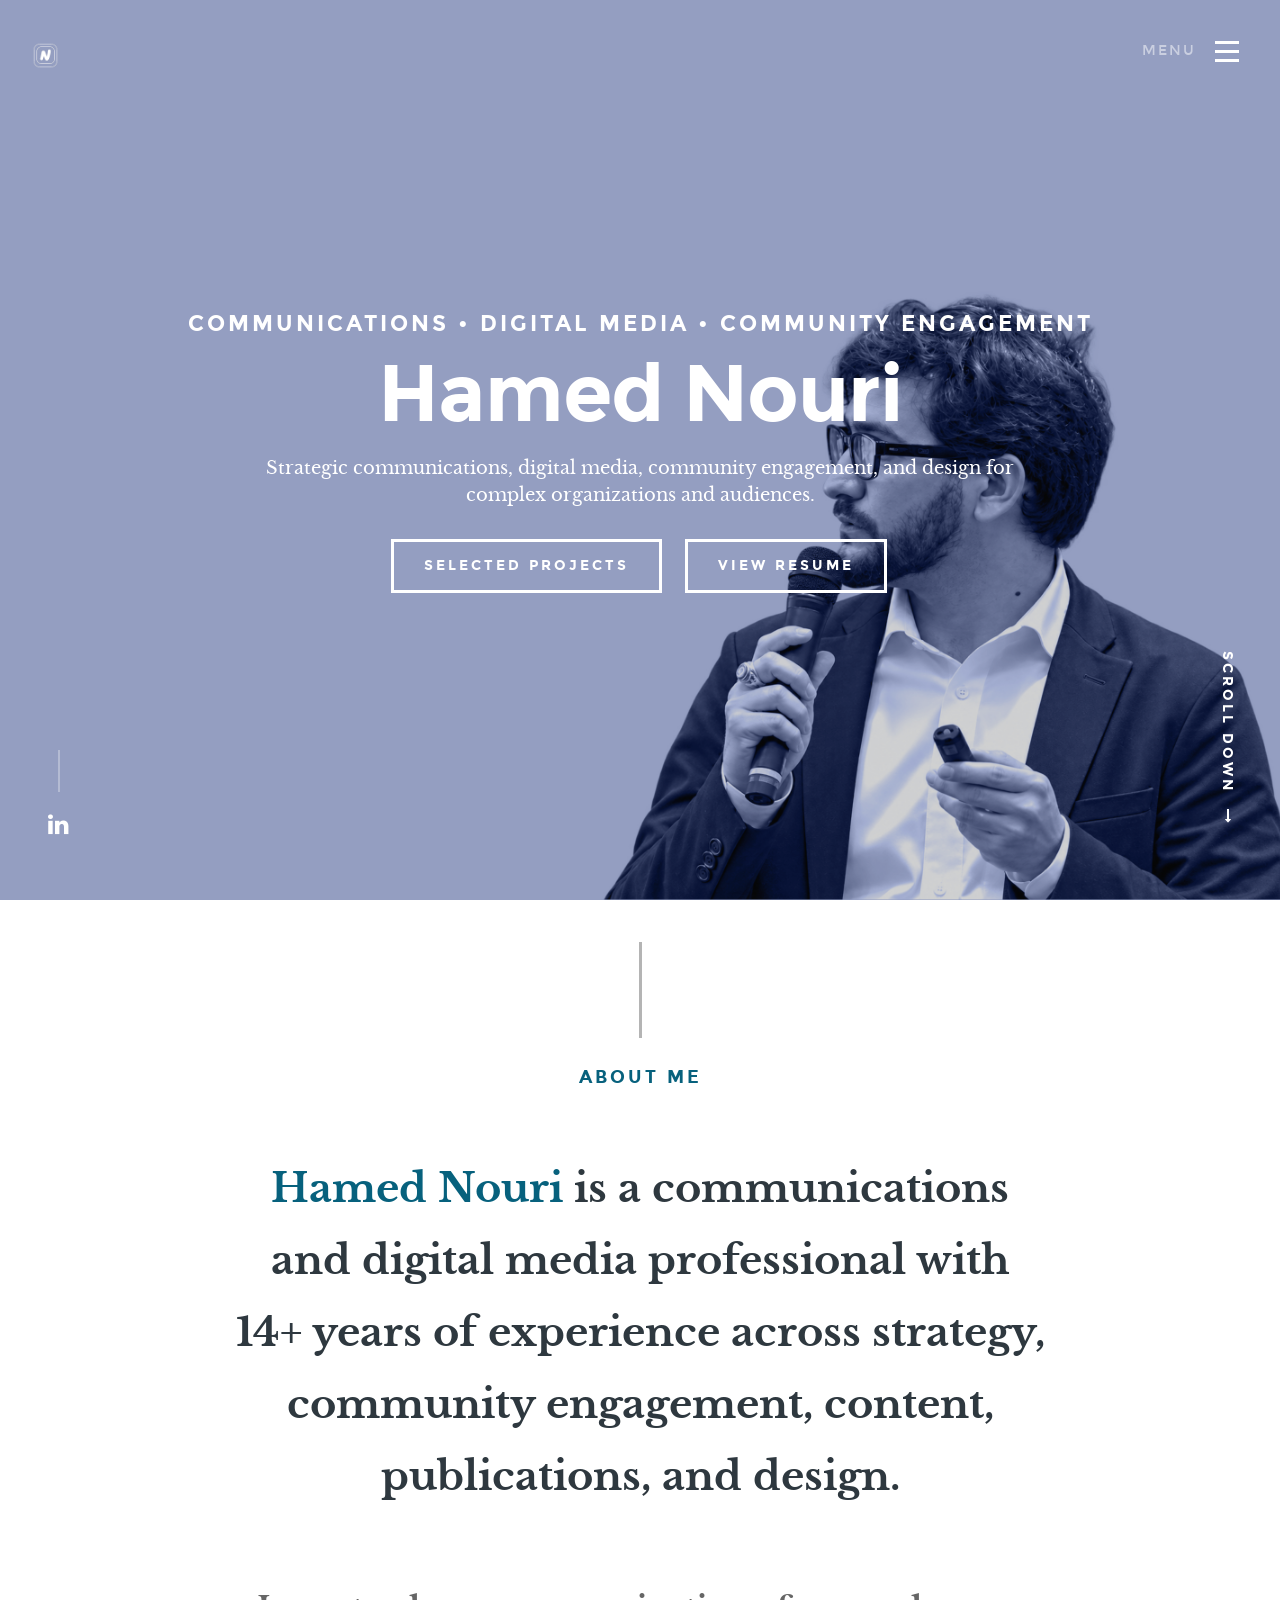
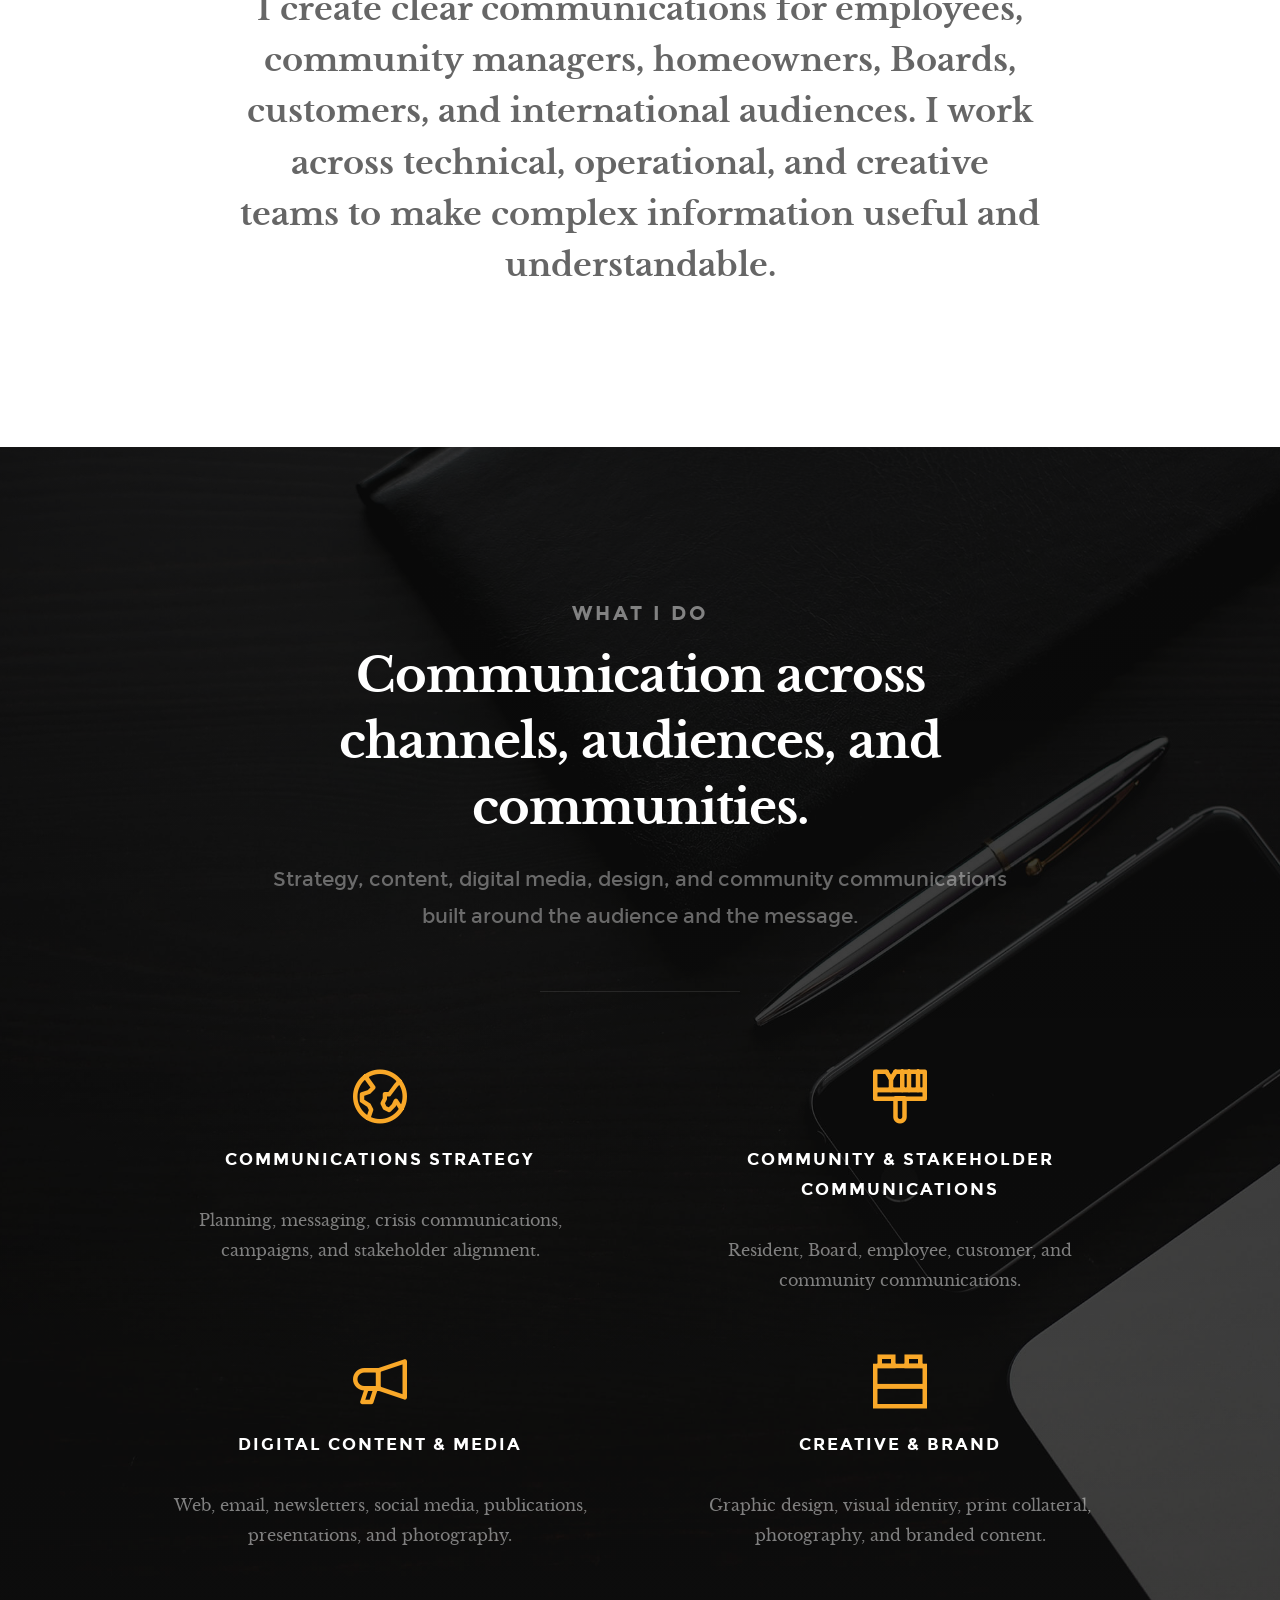
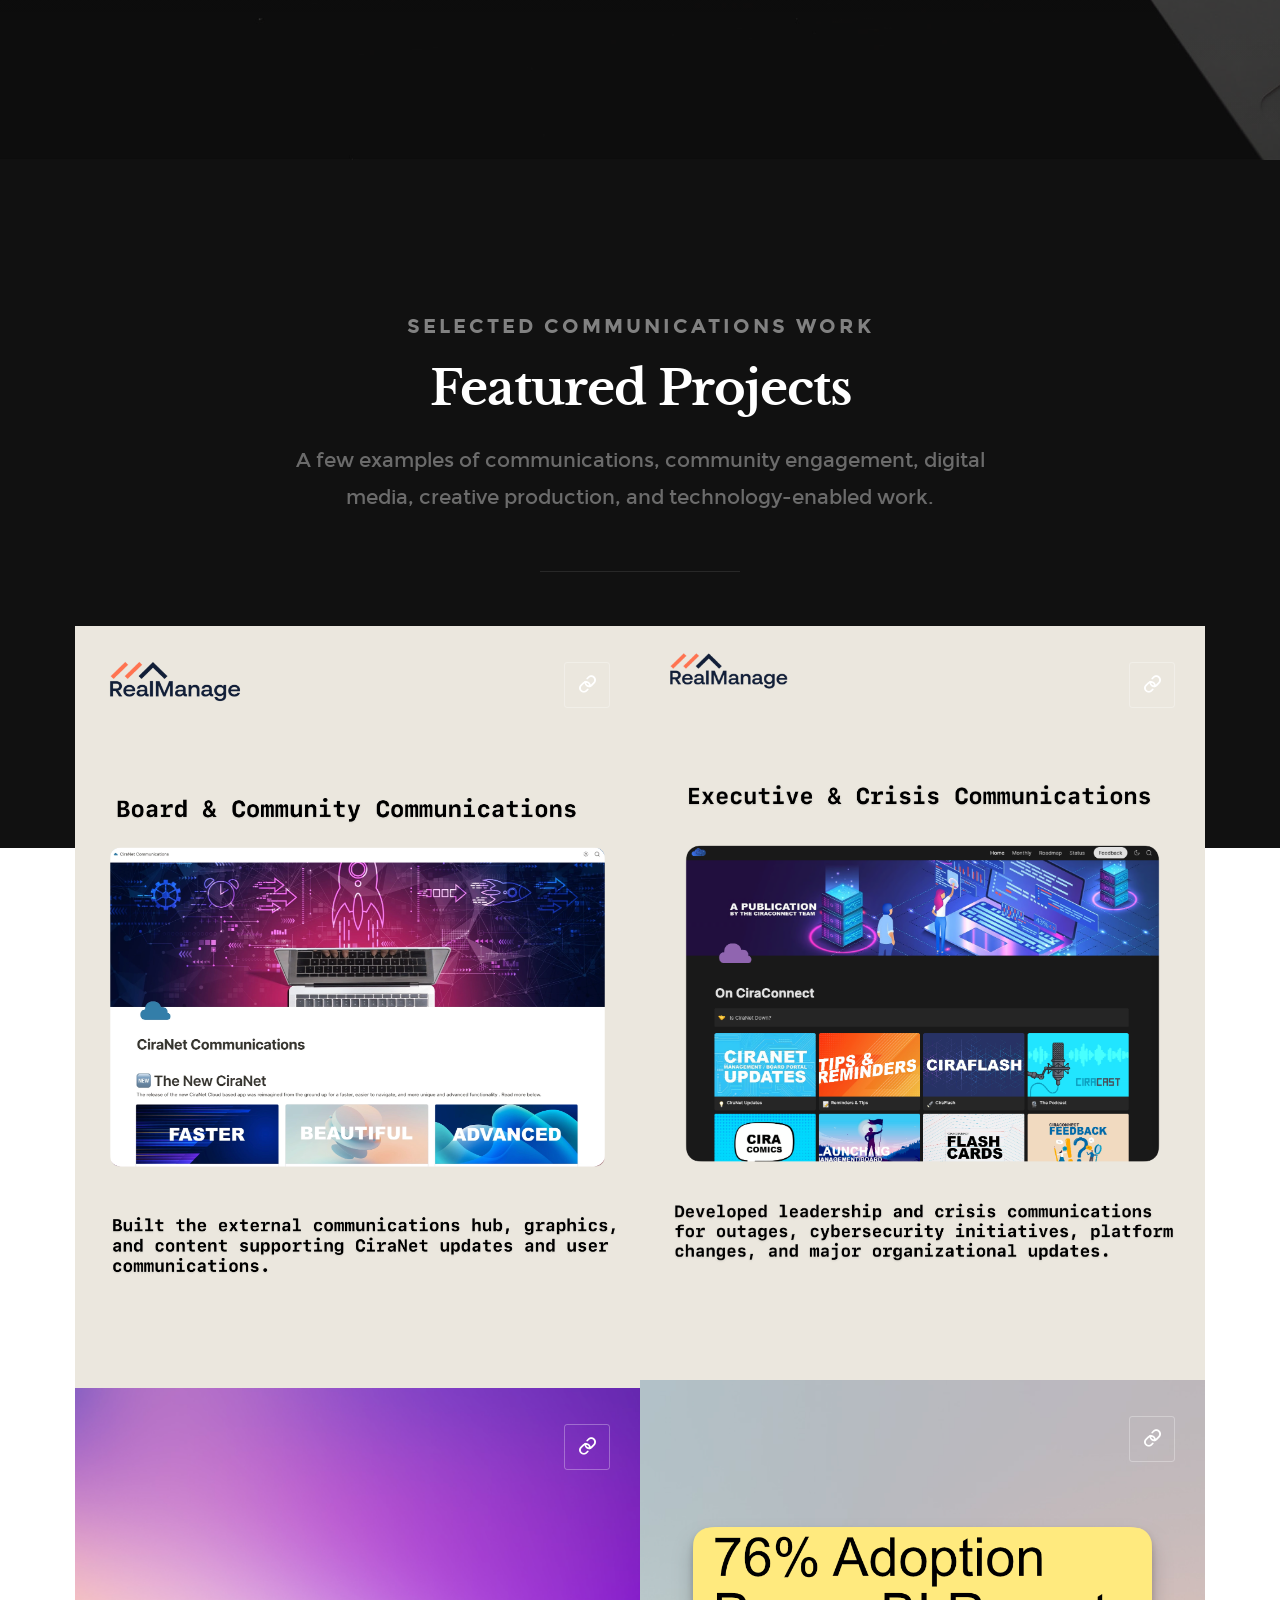
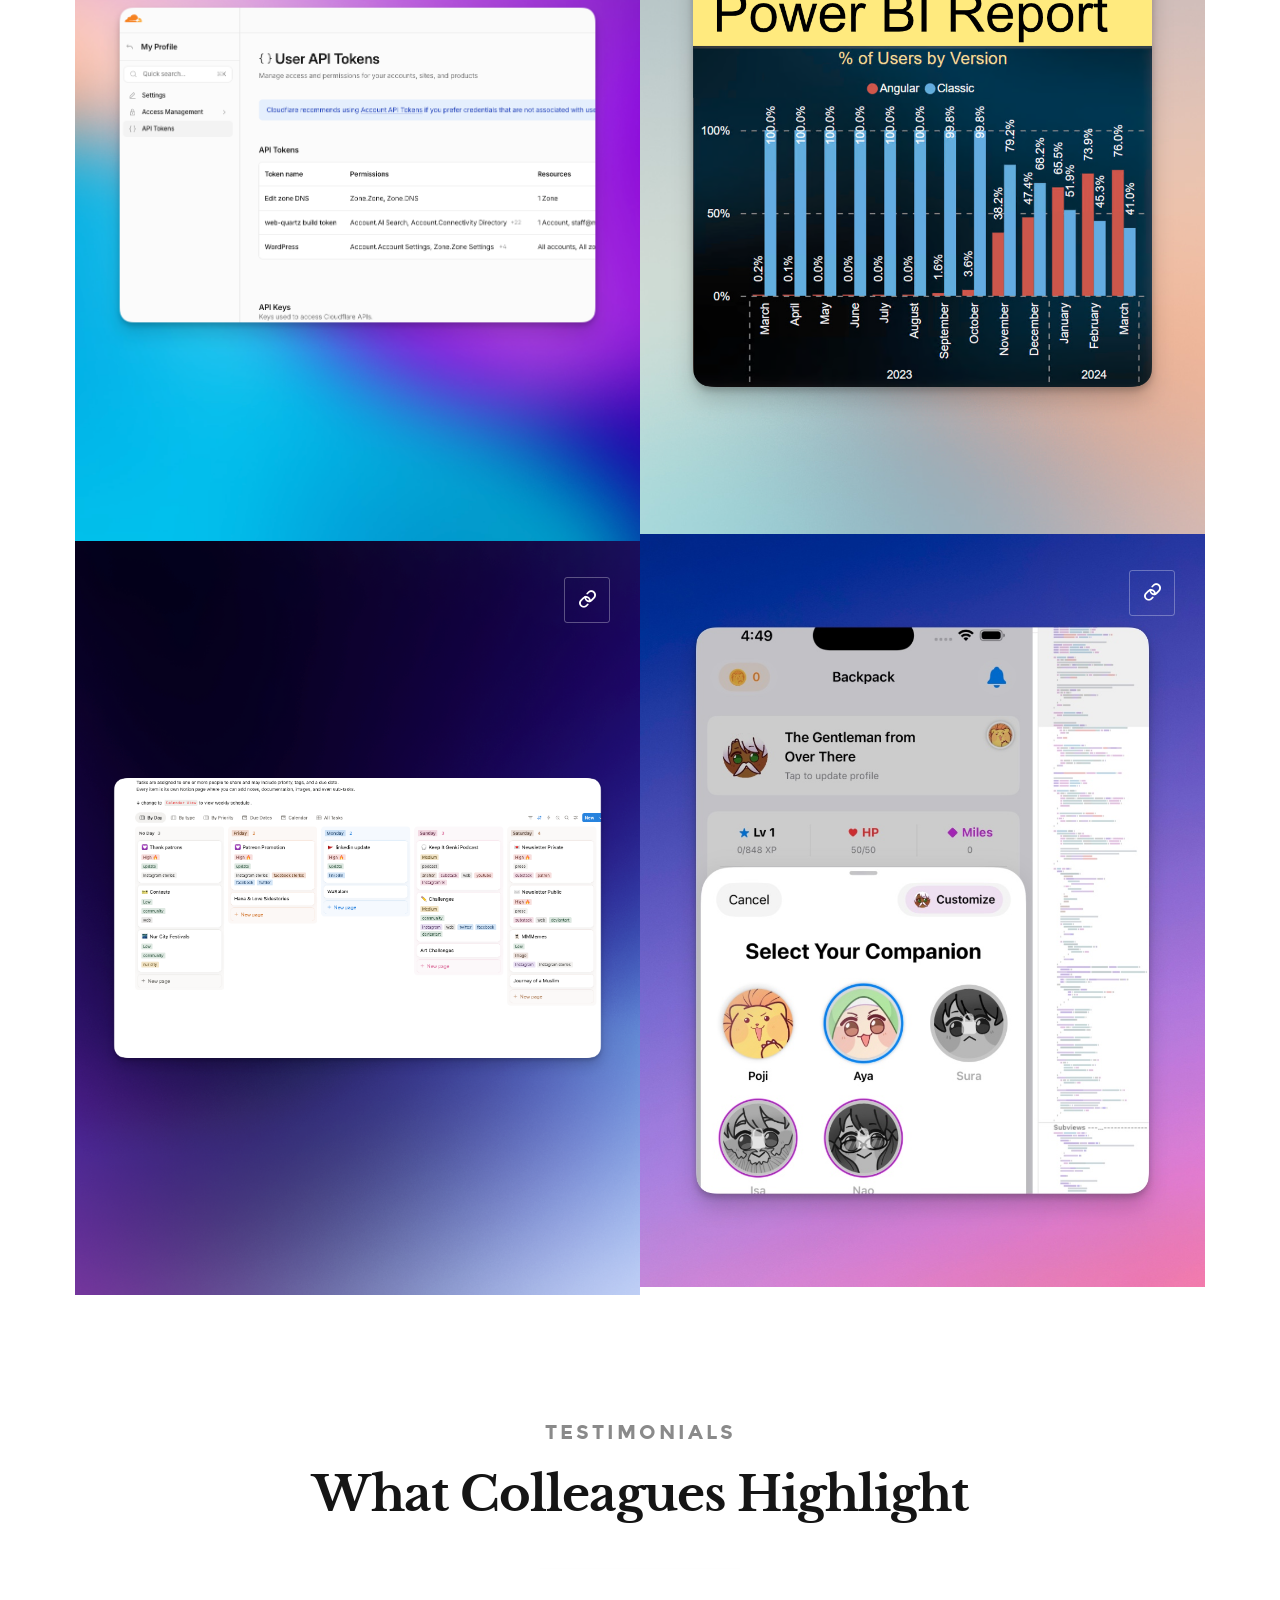
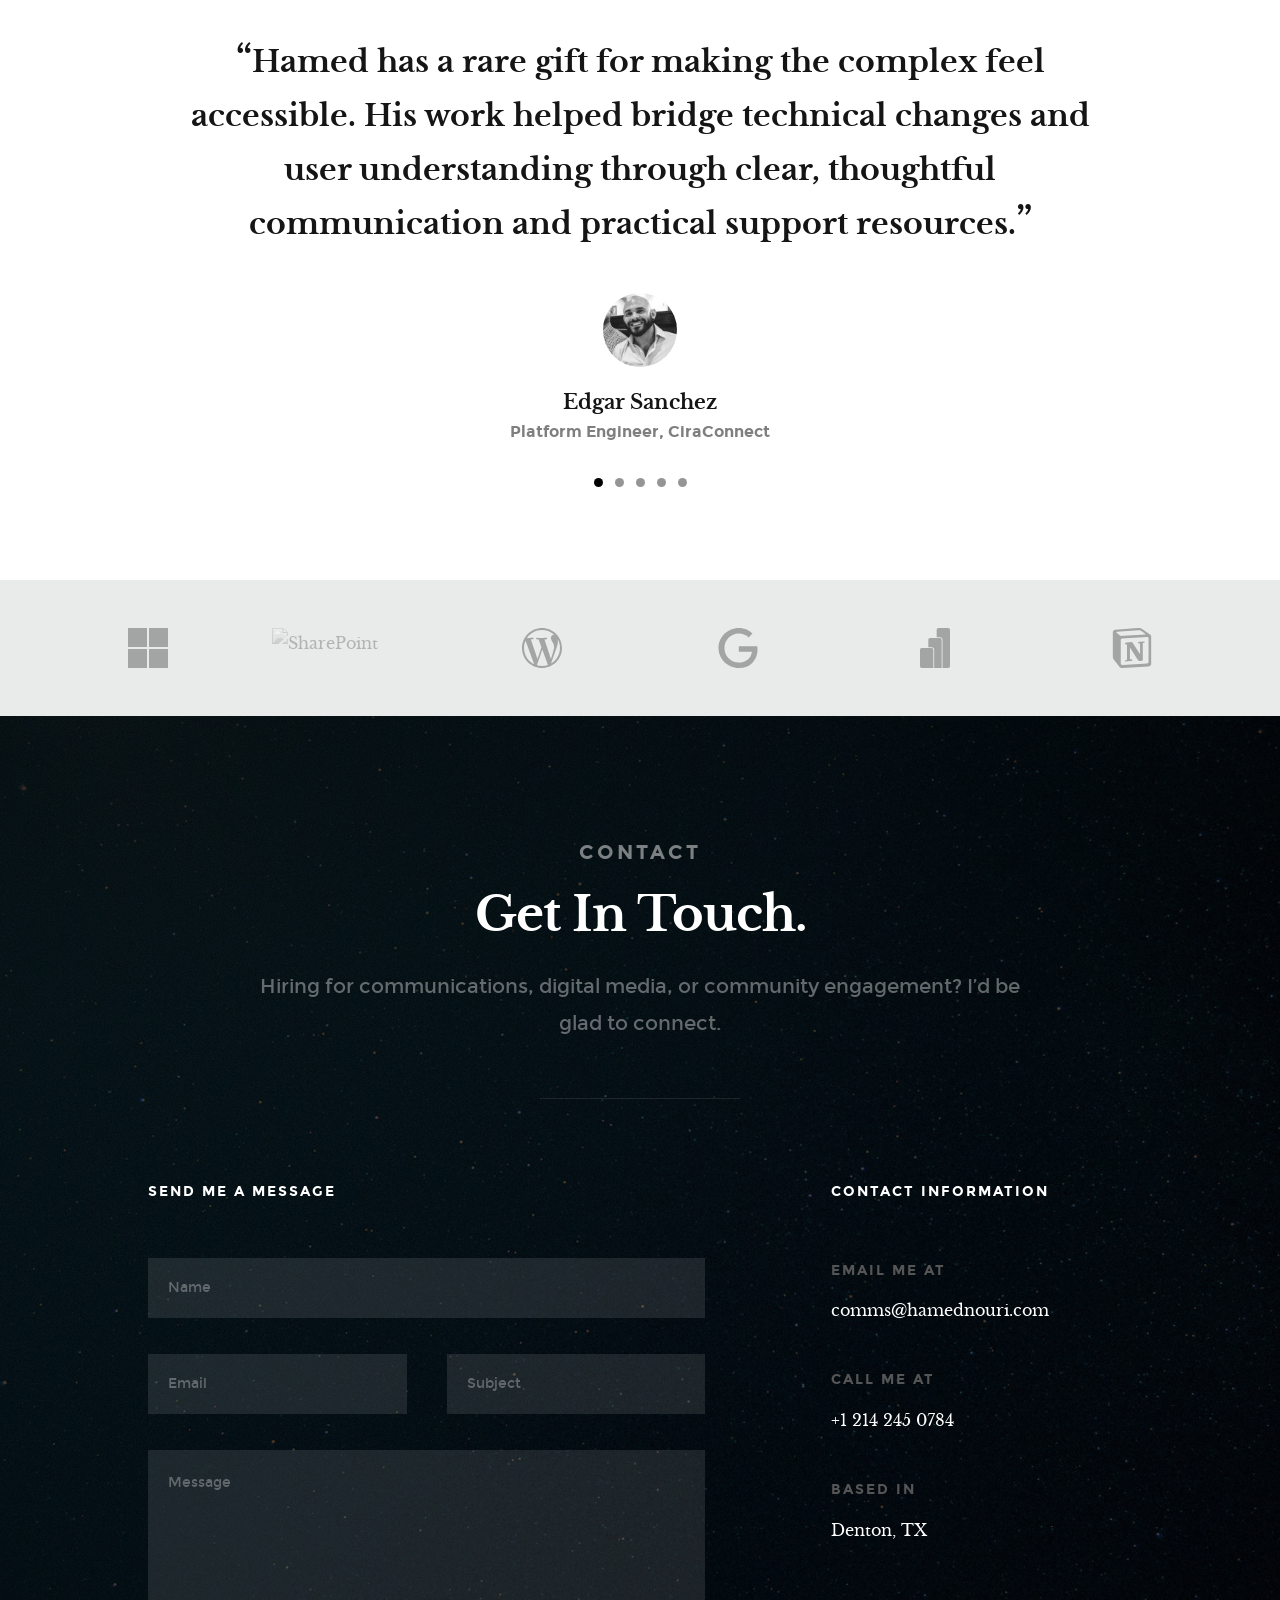
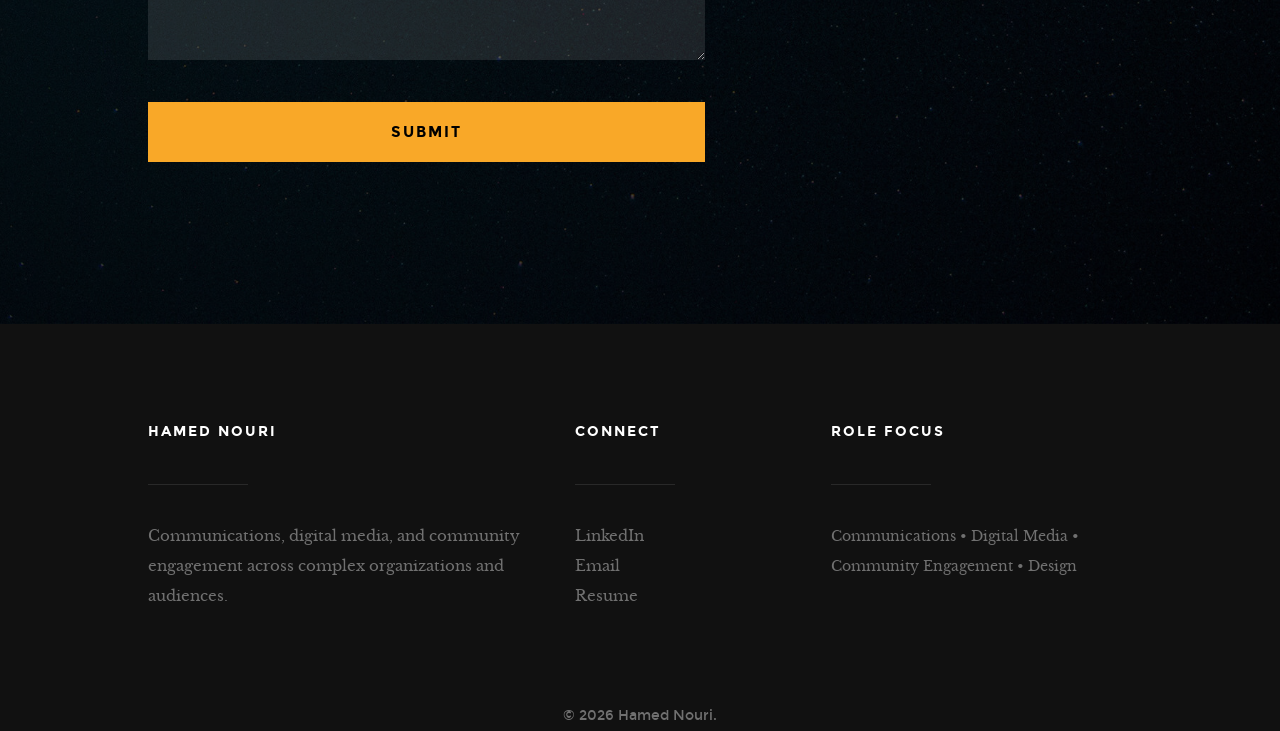
==== index.html @ 46a219ff "Replace image-overlay text with a real details popup on button click - Update project 2 image - Hide" ====
<!DOCTYPE html>
<!--[if IE 8 ]><html class="no-js oldie ie8" lang="en"> <![endif]-->
<!--[if IE 9 ]><html class="no-js oldie ie9" lang="en"> <![endif]-->
<!--[if (gte IE 9)|!(IE)]><!--><html class="no-js" lang="en"> <!--<![endif]-->
<head>

   <!--- basic page needs
   ================================================== -->
   <meta charset="utf-8">
	<title>Hamed Nouri — Communications & Media Strategist</title>
	<meta name="description" content="Communications and digital media professional with 14+ years of experience across strategic communications, community engagement, digital content, publications, design, and audience engagement, including prior communications experience with RealManage / CiraConnect.">  
	<meta name="author" content="">

   <!-- mobile specific metas
   ================================================== -->
	<meta name="viewport" content="width=device-width, initial-scale=1, maximum-scale=1">

 	<!-- CSS
   ================================================== -->
   <link rel="stylesheet" href="css/base.css">
   <link rel="stylesheet" href="css/vendor.css">  
   <link rel="stylesheet" href="css/main.css">  

   <!-- script
   ================================================== -->
	<script src="js/modernizr.js"></script>
	<script src="js/pace.min.js"></script>

   <!-- favicons
	================================================== -->
	<link rel="shortcut icon" href="favicon.ico" type="image/x-icon">
	<link rel="icon" href="favicon.ico" type="image/x-icon">


<style>
.site-logo img {
  height: 27px;
  width: auto;
  display: block;
}
@media only screen and (max-width: 768px) {
  .site-logo img {
    height: 24px;
  }
}
</style>
</head>


<body id="top">

	<!-- header 
   ================================================== -->
   <header> 

   	<div class="header-logo">
	      <a class="site-logo" href="#home" aria-label="Hamed Nouri home"><img src="images/logo-hn.png" alt="Hamed Nouri"></a>
	   </div> 

		<a id="header-menu-trigger" href="#0">
		 	<span class="header-menu-text">Menu</span>
		  	<span class="header-menu-icon"></span>
		</a> 

		<nav id="menu-nav-wrap">

			<a href="#0" class="close-button" title="close"><span>Close</span></a>	

	   	<h3 style="margin-bottom: 0;">Hamed Nouri</h3>  

			<ul class="nav-list">
				<li class="current"><a class="smoothscroll" href="#home" title="">Home</a></li>
				<li><a class="smoothscroll" href="#about" title="">About</a></li>
				<li><a class="smoothscroll" href="#services" title="">What I Do</a></li>
				<li><a class="smoothscroll" href="#portfolio" title="">Communications Work</a></li>
                <li><a href="assets/files/Hamed-Nouri-Communications-Media-Strategist-2026.pdf" target="_blank" title="">Resume</a></li>
				<li><a href="https://hub.hamednouri.com" title="">Hub</a></li>
				<li><a class="smoothscroll" href="#contact" title="">Contact</a></li>						
			</ul>	

			

			<ul class="header-social-list">
	         <li>
	         	<a href="https://linkedin.com/in/hamednouri" target="_blank"><i class="fa fa-linkedin"></i></a>
	         </li>
	      </ul>		

		</nav>  <!-- end #menu-nav-wrap -->

	</header> <!-- end header -->  


   <!-- home
   ================================================== -->
   <section id="home">

   	<div class="overlay"></div>

   	<div class="home-content-table">	
		   <div class="home-content-tablecell">
		   	<div class="row">
		   		<div class="col-twelve">		   			
			  		
			  				<h3 class="animate-intro">Communications • Digital Media • Community Engagement</h3>
				  			<h1 class="animate-intro" style="font-size: 8rem; margin-bottom: 1.5rem;">
							Hamed Nouri
				  			</h1>
                            <p class="animate-intro" style="font-size: 1.8rem; color: #fff; max-width: 800px; margin-left: auto; margin-right: auto; line-height: 1.5;">
                            Strategic communications, digital media, community engagement, and design for complex organizations and audiences.
                            </p>

				  			<div class="more animate-intro" style="margin-top: 3rem;">
				  				<a class="smoothscroll button stroke" href="#portfolio">
				  					Selected Projects
				  				</a>
                                <a class="button stroke" href="assets/files/Hamed-Nouri-Communications-Media-Strategist-2026.pdf" target="_blank" style="margin-left: 15px;">
				  					View Resume
				  				</a>
				  			</div>							

			  		</div> <!-- end col-twelve --> 
		   	</div> <!-- end row --> 
		   </div> <!-- end home-content-tablecell --> 		   
		</div> <!-- end home-content-table -->

		<ul class="home-social-list">
			<li>
				<a href="https://linkedin.com/in/hamednouri" target="_blank"><i class="fa fa-linkedin"></i></a>
			</li>
		</ul>
		 <!-- end home-social-list -->	

		<div class="scrolldown">
			<a href="#about" class="scroll-icon smoothscroll">		
		   	Scroll Down		   	
		   	<i class="fa fa-long-arrow-right" aria-hidden="true"></i>
			</a>
		</div>			
   
   </section> <!-- end home -->


   <!-- about
   ================================================== -->
   <section id="about">

   	<div class="row about-wrap">
   		<div class="col-full">

   			<div class="about-profile-bg"></div>

				<div class="intro">
					<h3 class="animate-this">About Me</h3>
	   			<p class="lead animate-this"><span>Hamed Nouri</span> is a communications and digital media professional with 14+ years of experience across strategy, community engagement, content, publications, and design.<br><br>
                <span style="font-size: 0.8em; line-height: 1.6; display: block; max-width: 800px; margin: 0 auto; color: #666;">I create clear communications for employees, community managers, homeowners, Boards, customers, and international audiences. I work across technical, operational, and creative teams to make complex information useful and understandable.</span></p>	
				</div>   

   		</div> <!-- end col-full  -->
   	</div> <!-- end about-wrap  -->

   </section> <!-- end about -->


   <!-- about
   ================================================== -->
   <section id="services">

   	<div class="overlay"></div>
   	<div class="gradient-overlay"></div>
   	
   	<div class="row narrow section-intro with-bottom-sep animate-this">
   		<div class="col-full">
   			
   				<h3>What I Do</h3>
   			   <h1>Communication across channels, audiences, and communities.</h1>
   			
   			   <p class="lead">Strategy, content, digital media, design, and community communications built around the audience and the message.</p>
   			
   	   </div> <!-- end col-full -->
   	</div> <!-- end row -->

   	<div class="row services-content">

   		<div class="services-list block-1-2 block-tab-full group">

	      	<div class="bgrid service-item animate-this">	
	      		<span class="icon"><i class="icon-earth"></i></span>            
	            <div class="service-content">
	            	<h3 class="h05">Communications Strategy</h3>
		            <p>Planning, messaging, crisis communications, campaigns, and stakeholder alignment.</p>	         		
	         	</div> 	         	 
				</div>

				<div class="bgrid service-item animate-this">	
					<span class="icon"><i class="icon-paint-brush"></i></span>                          
	            <div class="service-content">	
	            	<h3 class="h05">Community & Stakeholder Communications</h3>  
		            <p>Resident, Board, employee, customer, and community communications.</p>	         		
	            </div>	                          
			   </div>

			   <div class="bgrid service-item animate-this">
			   	<span class="icon"><i class="icon-megaphone"></i></span>		            
	            <div class="service-content">
	            	<h3 class="h05">Digital Content & Media</h3>
		            <p>Web, email, newsletters, social media, publications, presentations, and photography.</p>
	            </div> 	            	               
			   </div>

				<div class="bgrid service-item animate-this">
					<span class="icon"><i class="icon-lego-block"></i></span>	              
	            <div class="service-content">
	            	<h3 class="h05">Creative & Brand</h3>
		            <p>Graphic design, visual identity, print collateral, photography, and branded content.</p>	         		
	            </div>                
				</div>			   

	      </div> <!-- end services-list -->
   		
   	</div> <!-- end services-content -->   			

   </section> <!-- end services -->


   <!-- portfolio
   ================================================== -->
   <section id="portfolio">
   	
   	<div class="intro-wrap">

   		<div class="row narrow section-intro with-bottom-sep animate-this">
	   		<div class="col-twelve">
	   			<h3>Selected Communications Work</h3>
		   		<h1>Featured Projects</h1>  			
		   		
		   		<p class="lead">A few examples of communications, community engagement, digital media, creative production, and technology-enabled work.</p>	   			
	   		</div>   		
	   	</div> <!-- end row section-intro -->   		

   	</div> <!-- end intro-wrap -->   	

   	<div class="row portfolio-content">
   		<div class="col-twelve">
   			<div id="folio-wrap" class="bricks-wrapper">
    				<div class="brick folio-item">
	               <div class="item-wrap animate-this" data-src="assets/images/portfolio/project-saas-rollout.png" data-sub-html="#01" > 	
	                  <div class="overlay">
	                  	<img src="assets/images/portfolio/project-saas-rollout.png" alt="Board & Community Communications">	                     
	                     <div class="item-text">
	                     	<span class="folio-types">Community Communications • RealManage / CiraConnect</span>
		     					   <h3 class="folio-title">Board & Community Communications</h3>	     					   
		     					</div>                                        
	                  </div>
	                  <a href="#" class='details-link' data-modal="01" title="View project details"><i class="icon-link"></i></a>
	               </div> <!-- end item-wrap -->
						
						<div id="01" class='hide'>
							<h4>Board & Community Communications</h4>
							<p>Built Board-facing web resources and reusable, responsive communication templates for homeowners, Board members, community managers, and multiple associations. <a href="#resume" class="smoothscroll">Details</a></p>
						</div>
	        		</div> <!-- end folio-item -->

    				<div class="brick folio-item">
	               <div class="item-wrap animate-this" data-src="assets/images/portfolio/project-knowledge-base.png" data-sub-html="#02" > 	
	                  <div class="overlay">
	                  	<img src="assets/images/portfolio/project-knowledge-base.png" alt="Enterprise & Crisis Communications">	                     
	                     <div class="item-text">
	                     	<span class="folio-types">Strategic Communications • Change Management</span>
		     					   <h3 class="folio-title">Enterprise & Crisis Communications</h3>	     					   
		     					</div>                                        
	                  </div>
	                  <a href="#" class='details-link' data-modal="02" title="View project details"><i class="icon-link"></i></a>
	               </div> <!-- end item-wrap -->
						
						<div id="02" class='hide'>
							<h4>Enterprise & Crisis Communications</h4>
							<p>Developed communications for platform changes, outages, cybersecurity initiatives, training, and organizational change supporting 2,500+ users. <a href="#resume" class="smoothscroll">Details</a></p>
						</div>
	        		</div> <!-- end folio-item -->

    				<div class="brick folio-item">
	               <div class="item-wrap animate-this" data-src="assets/images/portfolio/project-adoption-feedback.png" data-sub-html="#03" > 	
	                  <div class="overlay">
	                  	<img src="assets/images/portfolio/project-adoption-feedback.png" alt="Digital Communications & Analytics">	                     
	                     <div class="item-text">
	                     	<span class="folio-types">Digital Media • Measurement</span>
		     					   <h3 class="folio-title">Digital Communications & Analytics</h3>	     					   
		     					</div>                                        
	                  </div>
	                  <a href="#" class='details-link' data-modal="03" title="View project details"><i class="icon-link"></i></a>
	               </div> <!-- end item-wrap -->
						
						<div id="03" class='hide'>
							<h4>Digital Communications & Analytics</h4>
							<p>Used Power BI, analytics, surveys, engagement data, and audience feedback to measure communications and refine messaging, content, and distribution. <a href="#resume" class="smoothscroll">Details</a></p>
						</div>
	        		</div> <!-- end folio-item -->

    				<div class="brick folio-item">
	               <div class="item-wrap animate-this" data-src="assets/images/portfolio/project-ai-workflows.png" data-sub-html="#04" > 	
	                  <div class="overlay">
	                  	<img src="assets/images/portfolio/project-ai-workflows.png" alt="Salaam Japan Documentary">	                     
	                     <div class="item-text">
	                     	<span class="folio-types">Media Production • Documentary • Japan</span>
		     					   <h3 class="folio-title">Salaam Japan Documentary</h3>	     					   
		     					</div>                                        
	                  </div>
	                  <a href="#" class='details-link' data-modal="04" title="View project details"><i class="icon-link"></i></a>
	               </div> <!-- end item-wrap -->
						
						<div id="04" class='hide'>
							<h4>Salaam Japan Documentary</h4>
							<p>Spent two months traveling across Japan with a small film crew, interviewing participants and documenting Muslim life, migration, and cultural identity. <a href="#contact" class="smoothscroll">Details</a></p>
						</div>
	        		</div> <!-- end folio-item -->

    				<div class="brick folio-item">
	               <div class="item-wrap animate-this" data-src="assets/images/portfolio/project-flashcard-app.png" data-sub-html="#05" > 	
	                  <div class="overlay">
	                  	<img src="assets/images/portfolio/project-flashcard-app.png" alt="MManga: Audience & Community Growth">	                     
	                     <div class="item-text">
	                     	<span class="folio-types">Digital Publishing • Community Engagement</span>
		     					   <h3 class="folio-title">MManga: Audience & Community Growth</h3>	     					   
		     					</div>                                        
	                  </div>
	                  <a href="#" class='details-link' data-modal="05" title="View project details"><i class="icon-link"></i></a>
	               </div> <!-- end item-wrap -->
						
						<div id="05" class='hide'>
							<h4>MManga: Audience & Community Growth</h4>
							<p>App planning, QA workflows, learning content (for RPG flashcard app), language SMEs, and creative asset coordination. <a href="#contact" class="smoothscroll">Details</a></p>
						</div>
	        		</div> <!-- end folio-item -->

    				<div class="brick folio-item">
	               <div class="item-wrap animate-this" data-src="assets/images/portfolio/project-community-ops.png" data-sub-html="#06" > 	
	                  <div class="overlay">
	                  	<img src="assets/images/portfolio/project-community-ops.png" alt="Digital Tools & Automation">	                     
	                     <div class="item-text">
	                     	<span class="folio-types">Communications Technology • Workflow Design</span>
		     					   <h3 class="folio-title">Digital Tools & Automation</h3>	     					   
		     					</div>                                        
	                  </div>
	                  <a href="#" class='details-link' data-modal="06" title="View project details"><i class="icon-link"></i></a>
	               </div> <!-- end item-wrap -->
						
						<div id="06" class='hide'>
							<h4>Digital Tools & Automation</h4>
							<p>Built custom communications, publishing, and workflow tools to streamline content production and digital operations. <a href="#contact" class="smoothscroll">Details</a></p>
						</div>
	        		</div> <!-- end folio-item -->
</div> <!-- end folio-wrap -->
   		</div> <!-- end twelve -->
   	</div> <!-- end portfolio-content -->   	

   </section>  <!-- end portfolio -->


   <!-- Testimonials Section
   ================================================== -->
   <section id="testimonials">

   	<div class="row narrow section-intro with-bottom-sep animate-this">
   		<div class="col-twelve">
   			<h3>Testimonials</h3>
   			<h1>What Colleagues Highlight</h1>
   		</div>
   	</div> <!-- end row section-intro -->

      <div class="row flex-container">
    
         <div id="testimonial-slider" class="flex-slider animate-this">

            <ul class="slides">
               <li>
                  <p>Hamed has a rare gift for making the complex feel accessible. His work helped bridge technical changes and user understanding through clear, thoughtful communication and practical support resources.</p> 
                  <div class="testimonial-author">
                    	<img src="images/testimonials/testimonial-edgar-sanchez.png" alt="Edgar Sanchez">
                    	<div class="author-info">
                    		Edgar Sanchez
                    		<span class="position">Platform Engineer, CiraConnect</span>
                    	</div>
                  </div>                 
             	</li>
               <li>
                  <p>His clear, timely communications were a major reason the transition went so smoothly. He helped manage timelines, gather feedback, create training materials, and keep stakeholders aligned.</p> 
                  <div class="testimonial-author">
                    	<img src="images/testimonials/testimonial-daniel-yoes.png" alt="Daniel Yoes">
                    	<div class="author-info">
                    		Daniel Yoes
                    		<span class="position">Serial Founder | B2B SaaS Portfolio</span>
                    	</div>
                  </div>                 
             	</li>
               <li>
                  <p>Hamed's communications were critical in allowing for that success. His work helped users understand what was changing, what to expect, and what to do next throughout a complex software transition.</p> 
                  <div class="testimonial-author">
                    	<img src="assets/images/testimonials/testimonial-cheryl-veldman.png" alt="Cheryl Veldman">
                    	<div class="author-info">
                    		Cheryl Veldman
                    		<span class="position">Account Manager, CiraConnect</span>
                    	</div>
                  </div>                 
             	</li>
               <li>
                  <p>He filled a vital gap between product development and informing the user base, creating communications and support resources that helped people understand what was changing and what to do next.</p> 
                  <div class="testimonial-author">
                    	<img src="assets/images/testimonials/testimonial-timothy-crawford.svg" alt="Timothy Crawford">
                    	<div class="author-info">
                    		Timothy Crawford
                    		<span class="position">Transition Account Manager, CiraConnect</span>
                    	</div>
                  </div>                 
             	</li>
               <li>
                  <p>One of the qualities I like most about Hamed Nouri is his creativity and ability to bring an idea to a delivered, executed product. He was able to connect strategy, communication, and practical execution in a way that helped move work from concept to completion.</p> 
                  <div class="testimonial-author">
                    	<img src="images/testimonials/testimonial-nicholas-romich.jpg" alt="Nicholas Romich">
                    	<div class="author-info">
                    		Nicholas Romich
                    		<span class="position">VP of Product</span>
                    	</div>
                  </div>                 
             	</li>
</ul> <!-- end slides -->

         </div> <!-- end testimonial-slider -->         
        
      </div> <!-- end flex-container -->

   </section> <!-- end testimonials -->


	<!-- stats
   ================================================== -->
   <section id="clients">

		<div class="row">
			<div class="col-twelve">
                				<div class="client-lists owl-carousel" style="opacity: 0.5; filter: grayscale(100%);">
  					<div><img src="images/tools/microsoft.svg" alt="Microsoft 365" style="max-height: 40px; width: auto; margin: 0 auto;"></div>
  					<div><img src="images/tools/sharepoint.svg" alt="SharePoint" style="max-height: 40px; width: auto; margin: 0 auto;"></div>
  					<div><img src="images/tools/wordpress.svg" alt="WordPress" style="max-height: 40px; width: auto; margin: 0 auto;"></div>
  					<div><img src="images/tools/google.svg" alt="Google Workspace" style="max-height: 40px; width: auto; margin: 0 auto;"></div>
  					<div><img src="images/tools/powerbi.svg" alt="Power BI" style="max-height: 40px; width: auto; margin: 0 auto;"></div>
  					<div><img src="images/tools/notion.svg" alt="Notion" style="max-height: 40px; width: auto; margin: 0 auto;"></div>
				</div>
				
			</div> <!-- end col-twelve -->
		</div> <!-- end row -->

   </section> <!-- end clients -->



	

	<!-- contact
   ================================================== -->
   <section id="contact">

      <div class="overlay"></div>

		<div class="row narrow section-intro with-bottom-sep">
   		<div class="col-twelve">
   			<h3>Contact</h3>
   			<h1>Get In Touch.</h1>

   			<p class="lead">Hiring for communications, digital media, or community engagement? I’d be glad to connect.</p>
   		</div> 
   	</div> <!-- end section-intro -->

   	<div class="row contact-content">

   		<div class="col-seven tab-full">

   			<h5>Send Me a Message</h5>

            <!-- form -->
                        <form name="contactForm" id="contactForm" action="https://formspree.io/f/mlgkplad" method="POST">     			
               <input type="hidden" name="_subject" value="New message from delivery.hamednouri.com">
               <div class="form-field">
  					   <input name="name" type="text" id="contactName" placeholder="Name" value="" minlength="2" required="">
               </div>
               <div class="row">
                  	<div class="col-six tab-full">
                  		<div class="form-field">
                  			<input name="email" type="email" id="contactEmail" placeholder="Email" value="" required="">
                  		</div>		      			   
		            </div>
	            	<div class="col-six tab-full">	            
	            		<div class="form-field">
	            			<input name="subject" type="text" id="contactSubject" placeholder="Subject" value="">
	                  </div>		     				   
		            </div>
               </div>
               <div class="form-field">
	              	<textarea name="message" id="contactMessage" placeholder="Message" rows="10" cols="50" required=""></textarea>
	            </div> 
               <div class="form-field">
                  <button type="submit" class="submitform">Submit</button>
               </div>
      		</form> <!-- end form -->

            <!-- contact-warning -->
            <div id="message-warning"></div> 

            <!-- contact-success -->
      		<div id="message-success">
               <i class="fa fa-check"></i>Your message was sent, thank you!<br>
      		</div>

         </div> <!-- end col-seven --> 

                  <div class="col-four tab-full contact-info end">

         	<h5>Contact Information</h5>

         	<div class="cinfo">
	   			<h6>Email Me At</h6>
	   			<p>
	            	comms@hamednouri.com
	            </p>
	   		</div> <!-- end cinfo -->

	   		<div class="cinfo">
	   			<h6>Call Me At</h6>
	   			<p>
	   				+1 214 245 0784	     
				   </p>
	   		</div> <!-- end cinfo -->

	   		<div class="cinfo">
	   			<h6>Based In</h6>
	   			<p>
	   				Denton, TX
				   </p>
	   		</div>

         </div> <!-- end cinfo --> 

   	</div> <!-- end row contact-content -->
		
	</section> <!-- end contact -->


	<!-- footer
   ================================================== -->
	<footer>
     	<div class="footer-main">

   		<div class="row">  

	      	<div class="col-five tab-full footer-about">       

	            <h4 class="h05">Hamed Nouri</h4>
	            <p>Communications, digital media, and community engagement across complex organizations and audiences.</p>	            

		      </div> <!-- end footer-about -->

	      	<div class="col-three tab-full footer-social">

	      		<h4 class="h05">Connect</h4>

	      		<ul class="list-links">
	      			<li><a href="https://linkedin.com/in/hamednouri">LinkedIn</a></li>
						<li><a href="mailto:comms@hamednouri.com">Email</a></li>
						<li><a href="assets/files/Hamed-Nouri-Communications-Media-Strategist-2026.pdf">Resume</a></li>					
					</ul>

	      	</div> <!-- end footer-social -->  

	      	<div class="col-four tab-full footer-subscribe end">

	      		<h4 class="h05">Role Focus</h4>
	      		<p style="color: rgba(255,255,255,0.4); font-size: 1.4rem;">Communications • Digital Media • Community Engagement • Design</p>
	      	           	
	      	</div> <!-- end footer-subscribe -->      	    

	      </div> <!-- end row -->

   	</div> <!-- end footer-main -->

   	<div class="footer-bottom">

      	<div class="row">

      		<div class="col-twelve">
	      		<div class="copyright">
		         	<span>© 2026 Hamed Nouri.</span>		         	
		         </div>	
						 
						 
	      	</div>

      	</div>   	

      </div> <!-- end footer-bottom -->

      <div id="go-top">
		   <a class="smoothscroll" title="Back to Top" href="#top">
		   	<i class="fa fa-long-arrow-up" aria-hidden="true"></i>
		   </a>
		</div>		
   </footer>

   <div id="preloader">
    	<div id="loader"></div>
   </div>

   <!-- Project details popup
   ================================================== -->
   <div id="project-modal" class="project-modal" aria-hidden="true">
   	<div class="project-modal-backdrop"></div>
   	<div class="project-modal-panel" role="dialog" aria-modal="true">
   		<button type="button" class="project-modal-close" aria-label="Close">&times;</button>
   		<div class="project-modal-body"></div>
   	</div>
   </div>

   <!-- Java Script
   ================================================== -->
   <script src="js/jquery-2.1.3.min.js"></script>
   <script src="js/plugins.js"></script>
   <script src="js/main.js"></script>
   <script>
   (function() {
   	var modal = document.getElementById('project-modal');
   	var body = modal.querySelector('.project-modal-body');

   	function openModal(id) {
   		var source = document.getElementById(id);
   		if (!source) return;
   		body.innerHTML = source.innerHTML;
   		modal.classList.add('active');
   		modal.setAttribute('aria-hidden', 'false');
   		document.body.style.overflow = 'hidden';
   	}

   	function closeModal() {
   		modal.classList.remove('active');
   		modal.setAttribute('aria-hidden', 'true');
   		document.body.style.overflow = '';
   	}

   	document.querySelectorAll('.details-link[data-modal]').forEach(function(link) {
   		link.addEventListener('click', function(e) {
   			e.preventDefault();
   			openModal(link.getAttribute('data-modal'));
   		});
   	});

   	modal.querySelector('.project-modal-close').addEventListener('click', closeModal);
   	modal.querySelector('.project-modal-backdrop').addEventListener('click', closeModal);
   	document.addEventListener('keydown', function(e) {
   		if (e.key === 'Escape') closeModal();
   	});
   })();
   </script>

</body>

</html>
---- css/base.css ----
/* =================================================================== 
 *
 *  Infinity v1.0 Base Stylesheet
 *  01-02-2017
 *  ------------------------------------------------------------------
 *  TOC:
 *  01. reset
 *  02. basic/base setup styles
 *  03. grid
 *  04. MISC
 *
 * =================================================================== */

/* ===================================================================
 *  01. reset - normalize.css v3.0.2 | MIT License | git.io/normalize
 *
 * ------------------------------------------------------------------- */
html {
  font-family: sans-serif;
  -ms-text-size-adjust: 100%;
  -webkit-text-size-adjust: 100%;
}

body {
  margin: 0;
}

article,
aside,
details,
figcaption,
figure,
footer,
header,
hgroup,
main,
menu,
nav,
section,
summary {
  display: block;
}

audio, canvas, progress, video {
  display: inline-block;
  vertical-align: baseline;
}

audio:not([controls]) {
  display: none;
  height: 0;
}

[hidden],
template {
  display: none;
}

a {
  background: transparent;
}

a:active, a:hover {
  outline: 0;
}

abbr[title] {
  border-bottom: 1px dotted;
}

b, strong {
  font-weight: bold;
}

dfn {
  font-style: italic;
}

h1 {
  font-size: 2em;
  margin: 0.67em 0;
}

mark {
  background: #ff0;
  color: #000;
}

small {
  font-size: 80%;
}

sub,
sup {
  font-size: 75%;
  line-height: 0;
  position: relative;
  vertical-align: baseline;
}

sup {
  top: -0.5em;
}

sub {
  bottom: -0.25em;
}

img {
  border: 0;
}

svg:not(:root) {
  overflow: hidden;
}

figure {
  margin: 1em 40px;
}

hr {
  -moz-box-sizing: content-box;
  box-sizing: content-box;
  height: 0;
}

pre {
  overflow: auto;
}

code,
kbd,
pre,
samp {
  font-family: monospace, monospace;
  font-size: 1em;
}

button, input, optgroup,
select, textarea {
  color: inherit;
  font: inherit;
  margin: 0;
}

button {
  overflow: visible;
}

button, select {
  text-transform: none;
}

button,
html input[type="button"],
input[type="reset"],
input[type="submit"] {
  -webkit-appearance: button;
  cursor: pointer;
}

button[disabled],
html input[disabled] {
  cursor: default;
}

button::-moz-focus-inner,
input::-moz-focus-inner {
  border: 0;
  padding: 0;
}

input {
  line-height: normal;
}

input[type="checkbox"],
input[type="radio"] {
  box-sizing: border-box;
  padding: 0;
}

input[type="number"]::-webkit-inner-spin-button,
input[type="number"]::-webkit-outer-spin-button {
  height: auto;
}

input[type="search"] {
  -webkit-appearance: textfield;
  -moz-box-sizing: content-box;
  -webkit-box-sizing: content-box;
  box-sizing: content-box;
}

input[type="search"]::-webkit-search-cancel-button,
input[type="search"]::-webkit-search-decoration {
  -webkit-appearance: none;
}

fieldset {
  border: 1px solid #c0c0c0;
  margin: 0 2px;
  padding: 0.35em 0.625em 0.75em;
}

legend {
  border: 0;
  padding: 0;
}

textarea {
  overflow: auto;
}

optgroup {
  font-weight: bold;
}

table {
  border-collapse: collapse;
  border-spacing: 0;
}

td, th {
  padding: 0;
}

/* ===================================================================
 *  02. basic/base setup styles - (_basic.scss)
 *
 * ------------------------------------------------------------------- */
html {
  font-size: 62.5%;
  box-sizing: border-box;
}

*,
*::before,
*::after {
  box-sizing: inherit;
}

body {
  font-weight: normal;
  line-height: 1;
  text-rendering: optimizeLegibility;
  word-wrap: break-word;
  -webkit-overflow-scrolling: touch;
  -webkit-text-size-adjust: none;
}

body, input, button {
  -moz-osx-font-smoothing: grayscale;
  -webkit-font-smoothing: antialiased;
}

/* ------------------------------------------------------------------- 
 * Media - (_basic.scss)
 * ------------------------------------------------------------------- */
img, video {
  max-width: 100%;
  height: auto;
}

/* ------------------------------------------------------------------- 
 * Typography resets - (_basic.scss)
 * ------------------------------------------------------------------- */
div, dl, dt, dd, ul, ol, li, h1, h2, h3, h4, h5, h6, pre, form, p, blockquote, th, td {
  margin: 0;
  padding: 0;
}

h1, h2, h3, h4, h5, h6 {
  -webkit-font-variant-ligatures: common-ligatures;
  -moz-font-variant-ligatures: common-ligatures;
  font-variant-ligatures: common-ligatures;
  text-rendering: optimizeLegibility;
}

em, i {
  font-style: italic;
  line-height: inherit;
}

strong, b {
  font-weight: bold;
  line-height: inherit;
}

small {
  font-size: 60%;
  line-height: inherit;
}

ol, ul {
  list-style: none;
}

li {
  display: block;
}

/* ------------------------------------------------------------------- 
 * links - (_basic.scss)
 * ------------------------------------------------------------------- */
a {
  text-decoration: none;
  line-height: inherit;
}

a img {
  border: none;
}

/* ------------------------------------------------------------------- 
 * inputs - (_basic.scss)
 * ------------------------------------------------------------------- */
fieldset {
  margin: 0;
  padding: 0;
}

input[type="email"],
input[type="number"],
input[type="search"],
input[type="text"],
input[type="tel"],
input[type="url"],
input[type="password"],
textarea {
  -webkit-appearance: none;
  -moz-appearance: none;
  -ms-appearance: none;
  -o-appearance: none;
  appearance: none;
}

/* ===================================================================
 *  03. grid - (_grid.scss)
 *
 * ------------------------------------------------------------------- */
.row {
  width: 94%;
  max-width: 1170px;
  margin: 0 auto;
}
.row:before, .row:after {
  content: "";
  display: table;
}
.row:after {
  clear: both;
}

.row .row {
  width: auto;
  max-width: none;
  margin-left: -20px;
  margin-right: -20px;
}

[class*="col-"], .bgrid {
  float: left;
}

[class*="col-"] + [class*="col-"].end {
  float: right;
}

[class*="col-"] {
  padding: 0 20px;
}

.col-one {
  width: 8.33333%;
}

.col-two, .col-1-6 {
  width: 16.66667%;
}

.col-three, .col-1-4 {
  width: 25%;
}

.col-four, .col-1-3 {
  width: 33.33333%;
}

.col-five {
  width: 41.66667%;
}

.col-six, .col-1-2 {
  width: 50%;
}

.col-seven {
  width: 58.33333%;
}

.col-eight, .col-2-3 {
  width: 66.66667%;
}

.col-nine, .col-3-4 {
  width: 75%;
}

.col-ten, .col-5-6 {
  width: 83.33333%;
}

.col-eleven {
  width: 91.66667%;
}

.col-twelve, .col-full {
  width: 100%;
}

/* ------------------------------------------------------------------- 
 * small screens - (_grid.scss)
 * ------------------------------------------------------------------- */
@media screen and (max-width: 1024px) {
  .row .row {
    margin-left: -18px;
    margin-right: -18px;
  }

  [class*="col-"] {
    padding: 0 18px;
  }
}
/* ------------------------------------------------------------------- 
 * tablets - (_grid.scss)
 * ------------------------------------------------------------------- */
@media screen and (max-width: 768px) {
  .row {
    width: auto;
    padding-left: 30px;
    padding-right: 30px;
  }

  .row .row {
    padding-left: 0;
    padding-right: 0;
    margin-left: -15px;
    margin-right: -15px;
  }

  [class*="col-"] {
    padding: 0 15px;
  }

  .tab-1-4 {
    width: 25%;
  }

  .tab-1-3 {
    width: 33.33333%;
  }

  .tab-1-2 {
    width: 50%;
  }

  .tab-2-3 {
    width: 66.66667%;
  }

  .tab-3-4 {
    width: 75%;
  }

  .tab-full {
    width: 100%;
  }
}
/* ------------------------------------------------------------------- 
 * large mobile devices - (_grid.scss)
 * ------------------------------------------------------------------- */
@media screen and (max-width: 600px) {
  .row {
    padding-left: 25px;
    padding-right: 25px;
  }

  .row .row {
    margin-left: -10px;
    margin-right: -10px;
  }

  [class*="col-"] {
    padding: 0 10px;
  }

  .mob-1-4 {
    width: 25%;
  }

  .mob-1-2 {
    width: 50%;
  }

  .mob-3-4 {
    width: 75%;
  }

  .mob-full {
    width: 100%;
  }
}
/* ------------------------------------------------------------------- 
 * small mobile devices - (_grid.scss)
 * ------------------------------------------------------------------- */
@media screen and (max-width: 400px) {
  .row .row {
    padding-left: 0;
    padding-right: 0;
    margin-left: 0;
    margin-right: 0;
  }

  [class*="col-"] {
    width: 100% !important;
    float: none !important;
    clear: both !important;
    margin-left: 0;
    margin-right: 0;
    padding: 0;
  }

  [class*="col-"] + [class*="col-"].end {
    float: none;
  }
}
/* ===================================================================
 * block grids - (_grid.scss)
 *
 * ------------------------------------------------------------------- */
[class*="block-"]:before, [class*="block-"]:after {
  content: "";
  display: table;
}
[class*="block-"]:after {
  clear: both;
}

.block-1-6 .bgrid {
  width: 16.66667%;
}

.block-1-4 .bgrid {
  width: 25%;
}

.block-1-3 .bgrid {
  width: 33.33333%;
}

.block-1-2 .bgrid {
  width: 50%;
}

/**
 * Clearing for block grid columns. Allow columns with 
 * different heights to align properly.
 */
.block-1-6 .bgrid:nth-child(6n+1),
.block-1-4 .bgrid:nth-child(4n+1),
.block-1-3 .bgrid:nth-child(3n+1),
.block-1-2 .bgrid:nth-child(2n+1) {
  clear: both;
}

/* ------------------------------------------------------------------- 
 * small screens - (_grid.scss)
 * ------------------------------------------------------------------- */
@media screen and (max-width: 1024px) {
  .block-s-1-6 .bgrid {
    width: 16.66667%;
  }

  .block-s-1-4 .bgrid {
    width: 25%;
  }

  .block-s-1-3 .bgrid {
    width: 33.33333%;
  }

  .block-s-1-2 .bgrid {
    width: 50%;
  }

  .block-s-full .bgrid {
    width: 100%;
    clear: both;
  }

  [class*="block-s-"] .bgrid:nth-child(n) {
    clear: none;
  }

  .block-s-1-6 .bgrid:nth-child(6n+1),
  .block-s-1-4 .bgrid:nth-child(4n+1),
  .block-s-1-3 .bgrid:nth-child(3n+1),
  .block-s-1-2 .bgrid:nth-child(2n+1) {
    clear: both;
  }
}
/* ------------------------------------------------------------------- 
 * tablets - (_grid.scss)
 * ------------------------------------------------------------------- */
@media screen and (max-width: 768px) {
  .block-tab-1-6 .bgrid {
    width: 16.66667%;
  }

  .block-tab-1-4 .bgrid {
    width: 25%;
  }

  .block-tab-1-3 .bgrid {
    width: 33.33333%;
  }

  .block-tab-1-2 .bgrid {
    width: 50%;
  }

  .block-tab-full .bgrid {
    width: 100%;
    clear: both;
  }

  [class*="block-tab-"] .bgrid:nth-child(n) {
    clear: none;
  }

  .block-tab-1-6 .bgrid:nth-child(6n+1),
  .block-tab-1-4 .bgrid:nth-child(4n+1),
  .block-tab-1-3 .bgrid:nth-child(3n+1),
  .block-tab-1-2 .bgrid:nth-child(2n+1) {
    clear: both;
  }
}
/* ------------------------------------------------------------------- 
 * large mobile devices - (_grid.scss)
 * ------------------------------------------------------------------- */
@media screen and (max-width: 600px) {
  .block-mob-1-6 .bgrid {
    width: 16.66667%;
  }

  .block-mob-1-4 .bgrid {
    width: 25%;
  }

  .block-mob-1-3 .bgrid {
    width: 33.33333%;
  }

  .block-mob-1-2 .bgrid {
    width: 50%;
  }

  .block-mob-full .bgrid {
    width: 100%;
    clear: both;
  }

  [class*="block-mob-"] .bgrid:nth-child(n) {
    clear: none;
  }

  .block-mob-1-6 .bgrid:nth-child(6n+1),
  .block-mob-1-4 .bgrid:nth-child(4n+1),
  .block-mob-1-3 .bgrid:nth-child(3n+1),
  .block-mob-1-2 .bgrid:nth-child(2n+1) {
    clear: both;
  }
}
/* ------------------------------------------------------------------- 
 * stack on small mobile devices - (_grid.scss)
 * ------------------------------------------------------------------- */
@media screen and (max-width: 400px) {
  .stack .bgrid {
    width: 100% !important;
    float: none !important;
    clear: both !important;
    margin-left: 0;
    margin-right: 0;
  }
}
/* ===================================================================
 *  04. MISC  - (_grid.scss)
 *
 * ------------------------------------------------------------------- */
 
/* Clearing - (http://nicolasgallagher.com/micro-clearfix-hack/
 */
.group:before, .group:after {
  content: "";
  display: table;
}
.group:after {
  clear: both;
}

/* Misc Helper Styles 
 */
.hide {
  display: none;
}

.invisible {
  visibility: hidden;
}

.antialiased {
  -webkit-font-smoothing: antialiased;
  -moz-osx-font-smoothing: grayscale;
}

.overflow-hidden {
  overflow: hidden;
}

.remove-bottom {
  margin-bottom: 0;
}

.half-bottom {
  margin-bottom: 1.5rem !important;
}

.add-bottom {
  margin-bottom: 3rem !important;
}

.no-border {
  border: none;
}

.full-width {
  width: 100%;
}

.text-center {
  text-align: center;
}

.text-left {
  text-align: left;
}

.text-right {
  text-align: right;
}

.pull-left {
  float: left;
}

.pull-right {
  float: right;
}

.align-center {
  margin-left: auto;
  margin-right: auto;
  text-align: center;
}
---- css/vendor.css ----
/* =================================================================== 
 *
 *  Infinity v1.0 Vendor/Third Party CSS 
 *  01-02-2017
 *  ------------------------------------------------------------------
 *
 *  TOC:
 *  01. Animate.css
 *  02. Lightgallery 
 *  03. Owl Carousel 
 *  04. Flexslider
 *
 * =================================================================== */

/**
 * 01. 
 * Animate.css - http://daneden.me/animate
 * Licensed under the MIT license - http://opensource.org/licenses/MIT
 *
 * Copyright (c) 2015 Daniel Eden
 * ===================================================================
 */
.animated {
  -webkit-animation-duration: 1s;
  animation-duration: 1s;
  -webkit-animation-fill-mode: both;
  animation-fill-mode: both;
}

.animated.infinite {
  -webkit-animation-iteration-count: infinite;
  animation-iteration-count: infinite;
}

.animated.hinge {
  -webkit-animation-duration: 2s;
  animation-duration: 2s;
}

.animated.bounceIn, .animated.bounceOut, .animated.flipOutX, .animated.flipOutY {
  -webkit-animation-duration: .75s;
  animation-duration: .75s;
}

@-webkit-keyframes bounce {
  20%,53%,80%,from,to {
    -webkit-animation-timing-function: cubic-bezier(0.215, 0.61, 0.355, 1);
    animation-timing-function: cubic-bezier(0.215, 0.61, 0.355, 1);
    -webkit-transform: translate3d(0, 0, 0);
    transform: translate3d(0, 0, 0);
  }
  40%,43% {
    -webkit-animation-timing-function: cubic-bezier(0.755, 0.05, 0.855, 0.06);
    animation-timing-function: cubic-bezier(0.755, 0.05, 0.855, 0.06);
    -webkit-transform: translate3d(0, -30px, 0);
    transform: translate3d(0, -30px, 0);
  }
  70% {
    -webkit-animation-timing-function: cubic-bezier(0.755, 0.05, 0.855, 0.06);
    animation-timing-function: cubic-bezier(0.755, 0.05, 0.855, 0.06);
    -webkit-transform: translate3d(0, -15px, 0);
    transform: translate3d(0, -15px, 0);
  }
  90% {
    -webkit-transform: translate3d(0, -4px, 0);
    transform: translate3d(0, -4px, 0);
  }
}
@keyframes bounce {
  20%,53%,80%,from,to {
    -webkit-animation-timing-function: cubic-bezier(0.215, 0.61, 0.355, 1);
    animation-timing-function: cubic-bezier(0.215, 0.61, 0.355, 1);
    -webkit-transform: translate3d(0, 0, 0);
    transform: translate3d(0, 0, 0);
  }
  40%,43% {
    -webkit-animation-timing-function: cubic-bezier(0.755, 0.05, 0.855, 0.06);
    animation-timing-function: cubic-bezier(0.755, 0.05, 0.855, 0.06);
    -webkit-transform: translate3d(0, -30px, 0);
    transform: translate3d(0, -30px, 0);
  }
  70% {
    -webkit-animation-timing-function: cubic-bezier(0.755, 0.05, 0.855, 0.06);
    animation-timing-function: cubic-bezier(0.755, 0.05, 0.855, 0.06);
    -webkit-transform: translate3d(0, -15px, 0);
    transform: translate3d(0, -15px, 0);
  }
  90% {
    -webkit-transform: translate3d(0, -4px, 0);
    transform: translate3d(0, -4px, 0);
  }
}
.bounce {
  -webkit-animation-name: bounce;
  animation-name: bounce;
  -webkit-transform-origin: center bottom;
  transform-origin: center bottom;
}

@-webkit-keyframes flash {
  50%,from,to {
    opacity: 1;
  }
  25%,75% {
    opacity: 0;
  }
}
@keyframes flash {
  50%,from,to {
    opacity: 1;
  }
  25%,75% {
    opacity: 0;
  }
}
.flash {
  -webkit-animation-name: flash;
  animation-name: flash;
}

@-webkit-keyframes pulse {
  from {
    -webkit-transform: scale3d(1, 1, 1);
    transform: scale3d(1, 1, 1);
  }
  50% {
    -webkit-transform: scale3d(1.05, 1.05, 1.05);
    transform: scale3d(1.05, 1.05, 1.05);
  }
  to {
    -webkit-transform: scale3d(1, 1, 1);
    transform: scale3d(1, 1, 1);
  }
}
@keyframes pulse {
  from {
    -webkit-transform: scale3d(1, 1, 1);
    transform: scale3d(1, 1, 1);
  }
  50% {
    -webkit-transform: scale3d(1.05, 1.05, 1.05);
    transform: scale3d(1.05, 1.05, 1.05);
  }
  to {
    -webkit-transform: scale3d(1, 1, 1);
    transform: scale3d(1, 1, 1);
  }
}
.pulse {
  -webkit-animation-name: pulse;
  animation-name: pulse;
}

@-webkit-keyframes rubberBand {
  from {
    -webkit-transform: scale3d(1, 1, 1);
    transform: scale3d(1, 1, 1);
  }
  30% {
    -webkit-transform: scale3d(1.25, 0.75, 1);
    transform: scale3d(1.25, 0.75, 1);
  }
  40% {
    -webkit-transform: scale3d(0.75, 1.25, 1);
    transform: scale3d(0.75, 1.25, 1);
  }
  50% {
    -webkit-transform: scale3d(1.15, 0.85, 1);
    transform: scale3d(1.15, 0.85, 1);
  }
  65% {
    -webkit-transform: scale3d(0.95, 1.05, 1);
    transform: scale3d(0.95, 1.05, 1);
  }
  75% {
    -webkit-transform: scale3d(1.05, 0.95, 1);
    transform: scale3d(1.05, 0.95, 1);
  }
  to {
    -webkit-transform: scale3d(1, 1, 1);
    transform: scale3d(1, 1, 1);
  }
}
@keyframes rubberBand {
  from {
    -webkit-transform: scale3d(1, 1, 1);
    transform: scale3d(1, 1, 1);
  }
  30% {
    -webkit-transform: scale3d(1.25, 0.75, 1);
    transform: scale3d(1.25, 0.75, 1);
  }
  40% {
    -webkit-transform: scale3d(0.75, 1.25, 1);
    transform: scale3d(0.75, 1.25, 1);
  }
  50% {
    -webkit-transform: scale3d(1.15, 0.85, 1);
    transform: scale3d(1.15, 0.85, 1);
  }
  65% {
    -webkit-transform: scale3d(0.95, 1.05, 1);
    transform: scale3d(0.95, 1.05, 1);
  }
  75% {
    -webkit-transform: scale3d(1.05, 0.95, 1);
    transform: scale3d(1.05, 0.95, 1);
  }
  to {
    -webkit-transform: scale3d(1, 1, 1);
    transform: scale3d(1, 1, 1);
  }
}
.rubberBand {
  -webkit-animation-name: rubberBand;
  animation-name: rubberBand;
}

@-webkit-keyframes shake {
  from,to {
    -webkit-transform: translate3d(0, 0, 0);
    transform: translate3d(0, 0, 0);
  }
  10%,30%,50%,70%,90% {
    -webkit-transform: translate3d(-10px, 0, 0);
    transform: translate3d(-10px, 0, 0);
  }
  20%,40%,60%,80% {
    -webkit-transform: translate3d(10px, 0, 0);
    transform: translate3d(10px, 0, 0);
  }
}
@keyframes shake {
  from,to {
    -webkit-transform: translate3d(0, 0, 0);
    transform: translate3d(0, 0, 0);
  }
  10%,30%,50%,70%,90% {
    -webkit-transform: translate3d(-10px, 0, 0);
    transform: translate3d(-10px, 0, 0);
  }
  20%,40%,60%,80% {
    -webkit-transform: translate3d(10px, 0, 0);
    transform: translate3d(10px, 0, 0);
  }
}
.shake {
  -webkit-animation-name: shake;
  animation-name: shake;
}

@-webkit-keyframes swing {
  20% {
    -webkit-transform: rotate3d(0, 0, 1, 15deg);
    transform: rotate3d(0, 0, 1, 15deg);
  }
  40% {
    -webkit-transform: rotate3d(0, 0, 1, -10deg);
    transform: rotate3d(0, 0, 1, -10deg);
  }
  60% {
    -webkit-transform: rotate3d(0, 0, 1, 5deg);
    transform: rotate3d(0, 0, 1, 5deg);
  }
  80% {
    -webkit-transform: rotate3d(0, 0, 1, -5deg);
    transform: rotate3d(0, 0, 1, -5deg);
  }
  to {
    -webkit-transform: rotate3d(0, 0, 1, 0deg);
    transform: rotate3d(0, 0, 1, 0deg);
  }
}
@keyframes swing {
  20% {
    -webkit-transform: rotate3d(0, 0, 1, 15deg);
    transform: rotate3d(0, 0, 1, 15deg);
  }
  40% {
    -webkit-transform: rotate3d(0, 0, 1, -10deg);
    transform: rotate3d(0, 0, 1, -10deg);
  }
  60% {
    -webkit-transform: rotate3d(0, 0, 1, 5deg);
    transform: rotate3d(0, 0, 1, 5deg);
  }
  80% {
    -webkit-transform: rotate3d(0, 0, 1, -5deg);
    transform: rotate3d(0, 0, 1, -5deg);
  }
  to {
    -webkit-transform: rotate3d(0, 0, 1, 0deg);
    transform: rotate3d(0, 0, 1, 0deg);
  }
}
.swing {
  -webkit-transform-origin: top center;
  transform-origin: top center;
  -webkit-animation-name: swing;
  animation-name: swing;
}

@-webkit-keyframes tada {
  from {
    -webkit-transform: scale3d(1, 1, 1);
    transform: scale3d(1, 1, 1);
  }
  10%,20% {
    -webkit-transform: scale3d(0.9, 0.9, 0.9) rotate3d(0, 0, 1, -3deg);
    transform: scale3d(0.9, 0.9, 0.9) rotate3d(0, 0, 1, -3deg);
  }
  30%,50%,70%,90% {
    -webkit-transform: scale3d(1.1, 1.1, 1.1) rotate3d(0, 0, 1, 3deg);
    transform: scale3d(1.1, 1.1, 1.1) rotate3d(0, 0, 1, 3deg);
  }
  40%,60%,80% {
    -webkit-transform: scale3d(1.1, 1.1, 1.1) rotate3d(0, 0, 1, -3deg);
    transform: scale3d(1.1, 1.1, 1.1) rotate3d(0, 0, 1, -3deg);
  }
  to {
    -webkit-transform: scale3d(1, 1, 1);
    transform: scale3d(1, 1, 1);
  }
}
@keyframes tada {
  from {
    -webkit-transform: scale3d(1, 1, 1);
    transform: scale3d(1, 1, 1);
  }
  10%,20% {
    -webkit-transform: scale3d(0.9, 0.9, 0.9) rotate3d(0, 0, 1, -3deg);
    transform: scale3d(0.9, 0.9, 0.9) rotate3d(0, 0, 1, -3deg);
  }
  30%,50%,70%,90% {
    -webkit-transform: scale3d(1.1, 1.1, 1.1) rotate3d(0, 0, 1, 3deg);
    transform: scale3d(1.1, 1.1, 1.1) rotate3d(0, 0, 1, 3deg);
  }
  40%,60%,80% {
    -webkit-transform: scale3d(1.1, 1.1, 1.1) rotate3d(0, 0, 1, -3deg);
    transform: scale3d(1.1, 1.1, 1.1) rotate3d(0, 0, 1, -3deg);
  }
  to {
    -webkit-transform: scale3d(1, 1, 1);
    transform: scale3d(1, 1, 1);
  }
}
.tada {
  -webkit-animation-name: tada;
  animation-name: tada;
}

@-webkit-keyframes wobble {
  from {
    -webkit-transform: none;
    transform: none;
  }
  15% {
    -webkit-transform: translate3d(-25%, 0, 0) rotate3d(0, 0, 1, -5deg);
    transform: translate3d(-25%, 0, 0) rotate3d(0, 0, 1, -5deg);
  }
  30% {
    -webkit-transform: translate3d(20%, 0, 0) rotate3d(0, 0, 1, 3deg);
    transform: translate3d(20%, 0, 0) rotate3d(0, 0, 1, 3deg);
  }
  45% {
    -webkit-transform: translate3d(-15%, 0, 0) rotate3d(0, 0, 1, -3deg);
    transform: translate3d(-15%, 0, 0) rotate3d(0, 0, 1, -3deg);
  }
  60% {
    -webkit-transform: translate3d(10%, 0, 0) rotate3d(0, 0, 1, 2deg);
    transform: translate3d(10%, 0, 0) rotate3d(0, 0, 1, 2deg);
  }
  75% {
    -webkit-transform: translate3d(-5%, 0, 0) rotate3d(0, 0, 1, -1deg);
    transform: translate3d(-5%, 0, 0) rotate3d(0, 0, 1, -1deg);
  }
  to {
    -webkit-transform: none;
    transform: none;
  }
}
@keyframes wobble {
  from {
    -webkit-transform: none;
    transform: none;
  }
  15% {
    -webkit-transform: translate3d(-25%, 0, 0) rotate3d(0, 0, 1, -5deg);
    transform: translate3d(-25%, 0, 0) rotate3d(0, 0, 1, -5deg);
  }
  30% {
    -webkit-transform: translate3d(20%, 0, 0) rotate3d(0, 0, 1, 3deg);
    transform: translate3d(20%, 0, 0) rotate3d(0, 0, 1, 3deg);
  }
  45% {
    -webkit-transform: translate3d(-15%, 0, 0) rotate3d(0, 0, 1, -3deg);
    transform: translate3d(-15%, 0, 0) rotate3d(0, 0, 1, -3deg);
  }
  60% {
    -webkit-transform: translate3d(10%, 0, 0) rotate3d(0, 0, 1, 2deg);
    transform: translate3d(10%, 0, 0) rotate3d(0, 0, 1, 2deg);
  }
  75% {
    -webkit-transform: translate3d(-5%, 0, 0) rotate3d(0, 0, 1, -1deg);
    transform: translate3d(-5%, 0, 0) rotate3d(0, 0, 1, -1deg);
  }
  to {
    -webkit-transform: none;
    transform: none;
  }
}
.wobble {
  -webkit-animation-name: wobble;
  animation-name: wobble;
}

@-webkit-keyframes jello {
  11.1%,from,to {
    -webkit-transform: none;
    transform: none;
  }
  22.2% {
    -webkit-transform: skewX(-12.5deg) skewY(-12.5deg);
    transform: skewX(-12.5deg) skewY(-12.5deg);
  }
  33.3% {
    -webkit-transform: skewX(6.25deg) skewY(6.25deg);
    transform: skewX(6.25deg) skewY(6.25deg);
  }
  44.4% {
    -webkit-transform: skewX(-3.125deg) skewY(-3.125deg);
    transform: skewX(-3.125deg) skewY(-3.125deg);
  }
  55.5% {
    -webkit-transform: skewX(1.5625deg) skewY(1.5625deg);
    transform: skewX(1.5625deg) skewY(1.5625deg);
  }
  66.6% {
    -webkit-transform: skewX(-0.78125deg) skewY(-0.78125deg);
    transform: skewX(-0.78125deg) skewY(-0.78125deg);
  }
  77.7% {
    -webkit-transform: skewX(0.39063deg) skewY(0.39063deg);
    transform: skewX(0.39063deg) skewY(0.39063deg);
  }
  88.8% {
    -webkit-transform: skewX(-0.19531deg) skewY(-0.19531deg);
    transform: skewX(-0.19531deg) skewY(-0.19531deg);
  }
}
@keyframes jello {
  11.1%,from,to {
    -webkit-transform: none;
    transform: none;
  }
  22.2% {
    -webkit-transform: skewX(-12.5deg) skewY(-12.5deg);
    transform: skewX(-12.5deg) skewY(-12.5deg);
  }
  33.3% {
    -webkit-transform: skewX(6.25deg) skewY(6.25deg);
    transform: skewX(6.25deg) skewY(6.25deg);
  }
  44.4% {
    -webkit-transform: skewX(-3.125deg) skewY(-3.125deg);
    transform: skewX(-3.125deg) skewY(-3.125deg);
  }
  55.5% {
    -webkit-transform: skewX(1.5625deg) skewY(1.5625deg);
    transform: skewX(1.5625deg) skewY(1.5625deg);
  }
  66.6% {
    -webkit-transform: skewX(-0.78125deg) skewY(-0.78125deg);
    transform: skewX(-0.78125deg) skewY(-0.78125deg);
  }
  77.7% {
    -webkit-transform: skewX(0.39063deg) skewY(0.39063deg);
    transform: skewX(0.39063deg) skewY(0.39063deg);
  }
  88.8% {
    -webkit-transform: skewX(-0.19531deg) skewY(-0.19531deg);
    transform: skewX(-0.19531deg) skewY(-0.19531deg);
  }
}
.jello {
  -webkit-animation-name: jello;
  animation-name: jello;
  -webkit-transform-origin: center;
  transform-origin: center;
}

@-webkit-keyframes bounceIn {
  20%,40%,60%,80%,from,to {
    -webkit-animation-timing-function: cubic-bezier(0.215, 0.61, 0.355, 1);
    animation-timing-function: cubic-bezier(0.215, 0.61, 0.355, 1);
  }
  0% {
    opacity: 0;
    -webkit-transform: scale3d(0.3, 0.3, 0.3);
    transform: scale3d(0.3, 0.3, 0.3);
  }
  20% {
    -webkit-transform: scale3d(1.1, 1.1, 1.1);
    transform: scale3d(1.1, 1.1, 1.1);
  }
  40% {
    -webkit-transform: scale3d(0.9, 0.9, 0.9);
    transform: scale3d(0.9, 0.9, 0.9);
  }
  60% {
    opacity: 1;
    -webkit-transform: scale3d(1.03, 1.03, 1.03);
    transform: scale3d(1.03, 1.03, 1.03);
  }
  80% {
    -webkit-transform: scale3d(0.97, 0.97, 0.97);
    transform: scale3d(0.97, 0.97, 0.97);
  }
  to {
    opacity: 1;
    -webkit-transform: scale3d(1, 1, 1);
    transform: scale3d(1, 1, 1);
  }
}
@keyframes bounceIn {
  20%,40%,60%,80%,from,to {
    -webkit-animation-timing-function: cubic-bezier(0.215, 0.61, 0.355, 1);
    animation-timing-function: cubic-bezier(0.215, 0.61, 0.355, 1);
  }
  0% {
    opacity: 0;
    -webkit-transform: scale3d(0.3, 0.3, 0.3);
    transform: scale3d(0.3, 0.3, 0.3);
  }
  20% {
    -webkit-transform: scale3d(1.1, 1.1, 1.1);
    transform: scale3d(1.1, 1.1, 1.1);
  }
  40% {
    -webkit-transform: scale3d(0.9, 0.9, 0.9);
    transform: scale3d(0.9, 0.9, 0.9);
  }
  60% {
    opacity: 1;
    -webkit-transform: scale3d(1.03, 1.03, 1.03);
    transform: scale3d(1.03, 1.03, 1.03);
  }
  80% {
    -webkit-transform: scale3d(0.97, 0.97, 0.97);
    transform: scale3d(0.97, 0.97, 0.97);
  }
  to {
    opacity: 1;
    -webkit-transform: scale3d(1, 1, 1);
    transform: scale3d(1, 1, 1);
  }
}
.bounceIn {
  -webkit-animation-name: bounceIn;
  animation-name: bounceIn;
}

@-webkit-keyframes bounceInDown {
  60%,75%,90%,from,to {
    -webkit-animation-timing-function: cubic-bezier(0.215, 0.61, 0.355, 1);
    animation-timing-function: cubic-bezier(0.215, 0.61, 0.355, 1);
  }
  0% {
    opacity: 0;
    -webkit-transform: translate3d(0, -3000px, 0);
    transform: translate3d(0, -3000px, 0);
  }
  60% {
    opacity: 1;
    -webkit-transform: translate3d(0, 25px, 0);
    transform: translate3d(0, 25px, 0);
  }
  75% {
    -webkit-transform: translate3d(0, -10px, 0);
    transform: translate3d(0, -10px, 0);
  }
  90% {
    -webkit-transform: translate3d(0, 5px, 0);
    transform: translate3d(0, 5px, 0);
  }
  to {
    -webkit-transform: none;
    transform: none;
  }
}
@keyframes bounceInDown {
  60%,75%,90%,from,to {
    -webkit-animation-timing-function: cubic-bezier(0.215, 0.61, 0.355, 1);
    animation-timing-function: cubic-bezier(0.215, 0.61, 0.355, 1);
  }
  0% {
    opacity: 0;
    -webkit-transform: translate3d(0, -3000px, 0);
    transform: translate3d(0, -3000px, 0);
  }
  60% {
    opacity: 1;
    -webkit-transform: translate3d(0, 25px, 0);
    transform: translate3d(0, 25px, 0);
  }
  75% {
    -webkit-transform: translate3d(0, -10px, 0);
    transform: translate3d(0, -10px, 0);
  }
  90% {
    -webkit-transform: translate3d(0, 5px, 0);
    transform: translate3d(0, 5px, 0);
  }
  to {
    -webkit-transform: none;
    transform: none;
  }
}
.bounceInDown {
  -webkit-animation-name: bounceInDown;
  animation-name: bounceInDown;
}

@-webkit-keyframes bounceInLeft {
  60%,75%,90%,from,to {
    -webkit-animation-timing-function: cubic-bezier(0.215, 0.61, 0.355, 1);
    animation-timing-function: cubic-bezier(0.215, 0.61, 0.355, 1);
  }
  0% {
    opacity: 0;
    -webkit-transform: translate3d(-3000px, 0, 0);
    transform: translate3d(-3000px, 0, 0);
  }
  60% {
    opacity: 1;
    -webkit-transform: translate3d(25px, 0, 0);
    transform: translate3d(25px, 0, 0);
  }
  75% {
    -webkit-transform: translate3d(-10px, 0, 0);
    transform: translate3d(-10px, 0, 0);
  }
  90% {
    -webkit-transform: translate3d(5px, 0, 0);
    transform: translate3d(5px, 0, 0);
  }
  to {
    -webkit-transform: none;
    transform: none;
  }
}
@keyframes bounceInLeft {
  60%,75%,90%,from,to {
    -webkit-animation-timing-function: cubic-bezier(0.215, 0.61, 0.355, 1);
    animation-timing-function: cubic-bezier(0.215, 0.61, 0.355, 1);
  }
  0% {
    opacity: 0;
    -webkit-transform: translate3d(-3000px, 0, 0);
    transform: translate3d(-3000px, 0, 0);
  }
  60% {
    opacity: 1;
    -webkit-transform: translate3d(25px, 0, 0);
    transform: translate3d(25px, 0, 0);
  }
  75% {
    -webkit-transform: translate3d(-10px, 0, 0);
    transform: translate3d(-10px, 0, 0);
  }
  90% {
    -webkit-transform: translate3d(5px, 0, 0);
    transform: translate3d(5px, 0, 0);
  }
  to {
    -webkit-transform: none;
    transform: none;
  }
}
.bounceInLeft {
  -webkit-animation-name: bounceInLeft;
  animation-name: bounceInLeft;
}

@-webkit-keyframes bounceInRight {
  60%,75%,90%,from,to {
    -webkit-animation-timing-function: cubic-bezier(0.215, 0.61, 0.355, 1);
    animation-timing-function: cubic-bezier(0.215, 0.61, 0.355, 1);
  }
  from {
    opacity: 0;
    -webkit-transform: translate3d(3000px, 0, 0);
    transform: translate3d(3000px, 0, 0);
  }
  60% {
    opacity: 1;
    -webkit-transform: translate3d(-25px, 0, 0);
    transform: translate3d(-25px, 0, 0);
  }
  75% {
    -webkit-transform: translate3d(10px, 0, 0);
    transform: translate3d(10px, 0, 0);
  }
  90% {
    -webkit-transform: translate3d(-5px, 0, 0);
    transform: translate3d(-5px, 0, 0);
  }
  to {
    -webkit-transform: none;
    transform: none;
  }
}
@keyframes bounceInRight {
  60%,75%,90%,from,to {
    -webkit-animation-timing-function: cubic-bezier(0.215, 0.61, 0.355, 1);
    animation-timing-function: cubic-bezier(0.215, 0.61, 0.355, 1);
  }
  from {
    opacity: 0;
    -webkit-transform: translate3d(3000px, 0, 0);
    transform: translate3d(3000px, 0, 0);
  }
  60% {
    opacity: 1;
    -webkit-transform: translate3d(-25px, 0, 0);
    transform: translate3d(-25px, 0, 0);
  }
  75% {
    -webkit-transform: translate3d(10px, 0, 0);
    transform: translate3d(10px, 0, 0);
  }
  90% {
    -webkit-transform: translate3d(-5px, 0, 0);
    transform: translate3d(-5px, 0, 0);
  }
  to {
    -webkit-transform: none;
    transform: none;
  }
}
.bounceInRight {
  -webkit-animation-name: bounceInRight;
  animation-name: bounceInRight;
}

@-webkit-keyframes bounceInUp {
  60%,75%,90%,from,to {
    -webkit-animation-timing-function: cubic-bezier(0.215, 0.61, 0.355, 1);
    animation-timing-function: cubic-bezier(0.215, 0.61, 0.355, 1);
  }
  from {
    opacity: 0;
    -webkit-transform: translate3d(0, 3000px, 0);
    transform: translate3d(0, 3000px, 0);
  }
  60% {
    opacity: 1;
    -webkit-transform: translate3d(0, -20px, 0);
    transform: translate3d(0, -20px, 0);
  }
  75% {
    -webkit-transform: translate3d(0, 10px, 0);
    transform: translate3d(0, 10px, 0);
  }
  90% {
    -webkit-transform: translate3d(0, -5px, 0);
    transform: translate3d(0, -5px, 0);
  }
  to {
    -webkit-transform: translate3d(0, 0, 0);
    transform: translate3d(0, 0, 0);
  }
}
@keyframes bounceInUp {
  60%,75%,90%,from,to {
    -webkit-animation-timing-function: cubic-bezier(0.215, 0.61, 0.355, 1);
    animation-timing-function: cubic-bezier(0.215, 0.61, 0.355, 1);
  }
  from {
    opacity: 0;
    -webkit-transform: translate3d(0, 3000px, 0);
    transform: translate3d(0, 3000px, 0);
  }
  60% {
    opacity: 1;
    -webkit-transform: translate3d(0, -20px, 0);
    transform: translate3d(0, -20px, 0);
  }
  75% {
    -webkit-transform: translate3d(0, 10px, 0);
    transform: translate3d(0, 10px, 0);
  }
  90% {
    -webkit-transform: translate3d(0, -5px, 0);
    transform: translate3d(0, -5px, 0);
  }
  to {
    -webkit-transform: translate3d(0, 0, 0);
    transform: translate3d(0, 0, 0);
  }
}
.bounceInUp {
  -webkit-animation-name: bounceInUp;
  animation-name: bounceInUp;
}

@-webkit-keyframes bounceOut {
  20% {
    -webkit-transform: scale3d(0.9, 0.9, 0.9);
    transform: scale3d(0.9, 0.9, 0.9);
  }
  50%,55% {
    opacity: 1;
    -webkit-transform: scale3d(1.1, 1.1, 1.1);
    transform: scale3d(1.1, 1.1, 1.1);
  }
  to {
    opacity: 0;
    -webkit-transform: scale3d(0.3, 0.3, 0.3);
    transform: scale3d(0.3, 0.3, 0.3);
  }
}
@keyframes bounceOut {
  20% {
    -webkit-transform: scale3d(0.9, 0.9, 0.9);
    transform: scale3d(0.9, 0.9, 0.9);
  }
  50%,55% {
    opacity: 1;
    -webkit-transform: scale3d(1.1, 1.1, 1.1);
    transform: scale3d(1.1, 1.1, 1.1);
  }
  to {
    opacity: 0;
    -webkit-transform: scale3d(0.3, 0.3, 0.3);
    transform: scale3d(0.3, 0.3, 0.3);
  }
}
.bounceOut {
  -webkit-animation-name: bounceOut;
  animation-name: bounceOut;
}

@-webkit-keyframes bounceOutDown {
  20% {
    -webkit-transform: translate3d(0, 10px, 0);
    transform: translate3d(0, 10px, 0);
  }
  40%,45% {
    opacity: 1;
    -webkit-transform: translate3d(0, -20px, 0);
    transform: translate3d(0, -20px, 0);
  }
  to {
    opacity: 0;
    -webkit-transform: translate3d(0, 2000px, 0);
    transform: translate3d(0, 2000px, 0);
  }
}
@keyframes bounceOutDown {
  20% {
    -webkit-transform: translate3d(0, 10px, 0);
    transform: translate3d(0, 10px, 0);
  }
  40%,45% {
    opacity: 1;
    -webkit-transform: translate3d(0, -20px, 0);
    transform: translate3d(0, -20px, 0);
  }
  to {
    opacity: 0;
    -webkit-transform: translate3d(0, 2000px, 0);
    transform: translate3d(0, 2000px, 0);
  }
}
.bounceOutDown {
  -webkit-animation-name: bounceOutDown;
  animation-name: bounceOutDown;
}

@-webkit-keyframes bounceOutLeft {
  20% {
    opacity: 1;
    -webkit-transform: translate3d(20px, 0, 0);
    transform: translate3d(20px, 0, 0);
  }
  to {
    opacity: 0;
    -webkit-transform: translate3d(-2000px, 0, 0);
    transform: translate3d(-2000px, 0, 0);
  }
}
@keyframes bounceOutLeft {
  20% {
    opacity: 1;
    -webkit-transform: translate3d(20px, 0, 0);
    transform: translate3d(20px, 0, 0);
  }
  to {
    opacity: 0;
    -webkit-transform: translate3d(-2000px, 0, 0);
    transform: translate3d(-2000px, 0, 0);
  }
}
.bounceOutLeft {
  -webkit-animation-name: bounceOutLeft;
  animation-name: bounceOutLeft;
}

@-webkit-keyframes bounceOutRight {
  20% {
    opacity: 1;
    -webkit-transform: translate3d(-20px, 0, 0);
    transform: translate3d(-20px, 0, 0);
  }
  to {
    opacity: 0;
    -webkit-transform: translate3d(2000px, 0, 0);
    transform: translate3d(2000px, 0, 0);
  }
}
@keyframes bounceOutRight {
  20% {
    opacity: 1;
    -webkit-transform: translate3d(-20px, 0, 0);
    transform: translate3d(-20px, 0, 0);
  }
  to {
    opacity: 0;
    -webkit-transform: translate3d(2000px, 0, 0);
    transform: translate3d(2000px, 0, 0);
  }
}
.bounceOutRight {
  -webkit-animation-name: bounceOutRight;
  animation-name: bounceOutRight;
}

@-webkit-keyframes bounceOutUp {
  20% {
    -webkit-transform: translate3d(0, -10px, 0);
    transform: translate3d(0, -10px, 0);
  }
  40%,45% {
    opacity: 1;
    -webkit-transform: translate3d(0, 20px, 0);
    transform: translate3d(0, 20px, 0);
  }
  to {
    opacity: 0;
    -webkit-transform: translate3d(0, -2000px, 0);
    transform: translate3d(0, -2000px, 0);
  }
}
@keyframes bounceOutUp {
  20% {
    -webkit-transform: translate3d(0, -10px, 0);
    transform: translate3d(0, -10px, 0);
  }
  40%,45% {
    opacity: 1;
    -webkit-transform: translate3d(0, 20px, 0);
    transform: translate3d(0, 20px, 0);
  }
  to {
    opacity: 0;
    -webkit-transform: translate3d(0, -2000px, 0);
    transform: translate3d(0, -2000px, 0);
  }
}
.bounceOutUp {
  -webkit-animation-name: bounceOutUp;
  animation-name: bounceOutUp;
}

@-webkit-keyframes fadeIn {
  from {
    opacity: 0;
  }
  to {
    opacity: 1;
  }
}
@keyframes fadeIn {
  from {
    opacity: 0;
  }
  to {
    opacity: 1;
  }
}
.fadeIn {
  -webkit-animation-name: fadeIn;
  animation-name: fadeIn;
}

@-webkit-keyframes fadeInDown {
  from {
    opacity: 0;
    -webkit-transform: translate3d(0, -100%, 0);
    transform: translate3d(0, -100%, 0);
  }
  to {
    opacity: 1;
    -webkit-transform: none;
    transform: none;
  }
}
@keyframes fadeInDown {
  from {
    opacity: 0;
    -webkit-transform: translate3d(0, -100%, 0);
    transform: translate3d(0, -100%, 0);
  }
  to {
    opacity: 1;
    -webkit-transform: none;
    transform: none;
  }
}
.fadeInDown {
  -webkit-animation-name: fadeInDown;
  animation-name: fadeInDown;
}

@-webkit-keyframes fadeInDownBig {
  from {
    opacity: 0;
    -webkit-transform: translate3d(0, -2000px, 0);
    transform: translate3d(0, -2000px, 0);
  }
  to {
    opacity: 1;
    -webkit-transform: none;
    transform: none;
  }
}
@keyframes fadeInDownBig {
  from {
    opacity: 0;
    -webkit-transform: translate3d(0, -2000px, 0);
    transform: translate3d(0, -2000px, 0);
  }
  to {
    opacity: 1;
    -webkit-transform: none;
    transform: none;
  }
}
.fadeInDownBig {
  -webkit-animation-name: fadeInDownBig;
  animation-name: fadeInDownBig;
}

@-webkit-keyframes fadeInLeft {
  from {
    opacity: 0;
    -webkit-transform: translate3d(-100%, 0, 0);
    transform: translate3d(-100%, 0, 0);
  }
  to {
    opacity: 1;
    -webkit-transform: none;
    transform: none;
  }
}
@keyframes fadeInLeft {
  from {
    opacity: 0;
    -webkit-transform: translate3d(-100%, 0, 0);
    transform: translate3d(-100%, 0, 0);
  }
  to {
    opacity: 1;
    -webkit-transform: none;
    transform: none;
  }
}
.fadeInLeft {
  -webkit-animation-name: fadeInLeft;
  animation-name: fadeInLeft;
}

@-webkit-keyframes fadeInLeftBig {
  from {
    opacity: 0;
    -webkit-transform: translate3d(-2000px, 0, 0);
    transform: translate3d(-2000px, 0, 0);
  }
  to {
    opacity: 1;
    -webkit-transform: none;
    transform: none;
  }
}
@keyframes fadeInLeftBig {
  from {
    opacity: 0;
    -webkit-transform: translate3d(-2000px, 0, 0);
    transform: translate3d(-2000px, 0, 0);
  }
  to {
    opacity: 1;
    -webkit-transform: none;
    transform: none;
  }
}
.fadeInLeftBig {
  -webkit-animation-name: fadeInLeftBig;
  animation-name: fadeInLeftBig;
}

@-webkit-keyframes fadeInRight {
  from {
    opacity: 0;
    -webkit-transform: translate3d(100%, 0, 0);
    transform: translate3d(100%, 0, 0);
  }
  to {
    opacity: 1;
    -webkit-transform: none;
    transform: none;
  }
}
@keyframes fadeInRight {
  from {
    opacity: 0;
    -webkit-transform: translate3d(100%, 0, 0);
    transform: translate3d(100%, 0, 0);
  }
  to {
    opacity: 1;
    -webkit-transform: none;
    transform: none;
  }
}
.fadeInRight {
  -webkit-animation-name: fadeInRight;
  animation-name: fadeInRight;
}

@-webkit-keyframes fadeInRightBig {
  from {
    opacity: 0;
    -webkit-transform: translate3d(2000px, 0, 0);
    transform: translate3d(2000px, 0, 0);
  }
  to {
    opacity: 1;
    -webkit-transform: none;
    transform: none;
  }
}
@keyframes fadeInRightBig {
  from {
    opacity: 0;
    -webkit-transform: translate3d(2000px, 0, 0);
    transform: translate3d(2000px, 0, 0);
  }
  to {
    opacity: 1;
    -webkit-transform: none;
    transform: none;
  }
}
.fadeInRightBig {
  -webkit-animation-name: fadeInRightBig;
  animation-name: fadeInRightBig;
}

@-webkit-keyframes fadeInUp {
  from {
    opacity: 0;
    -webkit-transform: translate3d(0, 100%, 0);
    transform: translate3d(0, 100%, 0);
  }
  to {
    opacity: 1;
    -webkit-transform: none;
    transform: none;
  }
}
@keyframes fadeInUp {
  from {
    opacity: 0;
    -webkit-transform: translate3d(0, 100%, 0);
    transform: translate3d(0, 100%, 0);
  }
  to {
    opacity: 1;
    -webkit-transform: none;
    transform: none;
  }
}
.fadeInUp {
  -webkit-animation-name: fadeInUp;
  animation-name: fadeInUp;
}

@-webkit-keyframes fadeInUpBig {
  from {
    opacity: 0;
    -webkit-transform: translate3d(0, 2000px, 0);
    transform: translate3d(0, 2000px, 0);
  }
  to {
    opacity: 1;
    -webkit-transform: none;
    transform: none;
  }
}
@keyframes fadeInUpBig {
  from {
    opacity: 0;
    -webkit-transform: translate3d(0, 2000px, 0);
    transform: translate3d(0, 2000px, 0);
  }
  to {
    opacity: 1;
    -webkit-transform: none;
    transform: none;
  }
}
.fadeInUpBig {
  -webkit-animation-name: fadeInUpBig;
  animation-name: fadeInUpBig;
}

@-webkit-keyframes fadeOut {
  from {
    opacity: 1;
  }
  to {
    opacity: 0;
  }
}
@keyframes fadeOut {
  from {
    opacity: 1;
  }
  to {
    opacity: 0;
  }
}
.fadeOut {
  -webkit-animation-name: fadeOut;
  animation-name: fadeOut;
}

@-webkit-keyframes fadeOutDown {
  from {
    opacity: 1;
  }
  to {
    opacity: 0;
    -webkit-transform: translate3d(0, 100%, 0);
    transform: translate3d(0, 100%, 0);
  }
}
@keyframes fadeOutDown {
  from {
    opacity: 1;
  }
  to {
    opacity: 0;
    -webkit-transform: translate3d(0, 100%, 0);
    transform: translate3d(0, 100%, 0);
  }
}
.fadeOutDown {
  -webkit-animation-name: fadeOutDown;
  animation-name: fadeOutDown;
}

@-webkit-keyframes fadeOutDownBig {
  from {
    opacity: 1;
  }
  to {
    opacity: 0;
    -webkit-transform: translate3d(0, 2000px, 0);
    transform: translate3d(0, 2000px, 0);
  }
}
@keyframes fadeOutDownBig {
  from {
    opacity: 1;
  }
  to {
    opacity: 0;
    -webkit-transform: translate3d(0, 2000px, 0);
    transform: translate3d(0, 2000px, 0);
  }
}
.fadeOutDownBig {
  -webkit-animation-name: fadeOutDownBig;
  animation-name: fadeOutDownBig;
}

@-webkit-keyframes fadeOutLeft {
  from {
    opacity: 1;
  }
  to {
    opacity: 0;
    -webkit-transform: translate3d(-100%, 0, 0);
    transform: translate3d(-100%, 0, 0);
  }
}
@keyframes fadeOutLeft {
  from {
    opacity: 1;
  }
  to {
    opacity: 0;
    -webkit-transform: translate3d(-100%, 0, 0);
    transform: translate3d(-100%, 0, 0);
  }
}
.fadeOutLeft {
  -webkit-animation-name: fadeOutLeft;
  animation-name: fadeOutLeft;
}

@-webkit-keyframes fadeOutLeftBig {
  from {
    opacity: 1;
  }
  to {
    opacity: 0;
    -webkit-transform: translate3d(-2000px, 0, 0);
    transform: translate3d(-2000px, 0, 0);
  }
}
@keyframes fadeOutLeftBig {
  from {
    opacity: 1;
  }
  to {
    opacity: 0;
    -webkit-transform: translate3d(-2000px, 0, 0);
    transform: translate3d(-2000px, 0, 0);
  }
}
.fadeOutLeftBig {
  -webkit-animation-name: fadeOutLeftBig;
  animation-name: fadeOutLeftBig;
}

@-webkit-keyframes fadeOutRight {
  from {
    opacity: 1;
  }
  to {
    opacity: 0;
    -webkit-transform: translate3d(100%, 0, 0);
    transform: translate3d(100%, 0, 0);
  }
}
@keyframes fadeOutRight {
  from {
    opacity: 1;
  }
  to {
    opacity: 0;
    -webkit-transform: translate3d(100%, 0, 0);
    transform: translate3d(100%, 0, 0);
  }
}
.fadeOutRight {
  -webkit-animation-name: fadeOutRight;
  animation-name: fadeOutRight;
}

@-webkit-keyframes fadeOutRightBig {
  from {
    opacity: 1;
  }
  to {
    opacity: 0;
    -webkit-transform: translate3d(2000px, 0, 0);
    transform: translate3d(2000px, 0, 0);
  }
}
@keyframes fadeOutRightBig {
  from {
    opacity: 1;
  }
  to {
    opacity: 0;
    -webkit-transform: translate3d(2000px, 0, 0);
    transform: translate3d(2000px, 0, 0);
  }
}
.fadeOutRightBig {
  -webkit-animation-name: fadeOutRightBig;
  animation-name: fadeOutRightBig;
}

@-webkit-keyframes fadeOutUp {
  from {
    opacity: 1;
  }
  to {
    opacity: 0;
    -webkit-transform: translate3d(0, -100%, 0);
    transform: translate3d(0, -100%, 0);
  }
}
@keyframes fadeOutUp {
  from {
    opacity: 1;
  }
  to {
    opacity: 0;
    -webkit-transform: translate3d(0, -100%, 0);
    transform: translate3d(0, -100%, 0);
  }
}
.fadeOutUp {
  -webkit-animation-name: fadeOutUp;
  animation-name: fadeOutUp;
}

@-webkit-keyframes fadeOutUpBig {
  from {
    opacity: 1;
  }
  to {
    opacity: 0;
    -webkit-transform: translate3d(0, -2000px, 0);
    transform: translate3d(0, -2000px, 0);
  }
}
@keyframes fadeOutUpBig {
  from {
    opacity: 1;
  }
  to {
    opacity: 0;
    -webkit-transform: translate3d(0, -2000px, 0);
    transform: translate3d(0, -2000px, 0);
  }
}
.fadeOutUpBig {
  -webkit-animation-name: fadeOutUpBig;
  animation-name: fadeOutUpBig;
}

@-webkit-keyframes flip {
  from {
    -webkit-transform: perspective(400px) rotate3d(0, 1, 0, -360deg);
    transform: perspective(400px) rotate3d(0, 1, 0, -360deg);
    -webkit-animation-timing-function: ease-out;
    animation-timing-function: ease-out;
  }
  40% {
    -webkit-transform: perspective(400px) translate3d(0, 0, 150px) rotate3d(0, 1, 0, -190deg);
    transform: perspective(400px) translate3d(0, 0, 150px) rotate3d(0, 1, 0, -190deg);
    -webkit-animation-timing-function: ease-out;
    animation-timing-function: ease-out;
  }
  50% {
    -webkit-transform: perspective(400px) translate3d(0, 0, 150px) rotate3d(0, 1, 0, -170deg);
    transform: perspective(400px) translate3d(0, 0, 150px) rotate3d(0, 1, 0, -170deg);
    -webkit-animation-timing-function: ease-in;
    animation-timing-function: ease-in;
  }
  80% {
    -webkit-transform: perspective(400px) scale3d(0.95, 0.95, 0.95);
    transform: perspective(400px) scale3d(0.95, 0.95, 0.95);
    -webkit-animation-timing-function: ease-in;
    animation-timing-function: ease-in;
  }
  to {
    -webkit-transform: perspective(400px);
    transform: perspective(400px);
    -webkit-animation-timing-function: ease-in;
    animation-timing-function: ease-in;
  }
}
@keyframes flip {
  from {
    -webkit-transform: perspective(400px) rotate3d(0, 1, 0, -360deg);
    transform: perspective(400px) rotate3d(0, 1, 0, -360deg);
    -webkit-animation-timing-function: ease-out;
    animation-timing-function: ease-out;
  }
  40% {
    -webkit-transform: perspective(400px) translate3d(0, 0, 150px) rotate3d(0, 1, 0, -190deg);
    transform: perspective(400px) translate3d(0, 0, 150px) rotate3d(0, 1, 0, -190deg);
    -webkit-animation-timing-function: ease-out;
    animation-timing-function: ease-out;
  }
  50% {
    -webkit-transform: perspective(400px) translate3d(0, 0, 150px) rotate3d(0, 1, 0, -170deg);
    transform: perspective(400px) translate3d(0, 0, 150px) rotate3d(0, 1, 0, -170deg);
    -webkit-animation-timing-function: ease-in;
    animation-timing-function: ease-in;
  }
  80% {
    -webkit-transform: perspective(400px) scale3d(0.95, 0.95, 0.95);
    transform: perspective(400px) scale3d(0.95, 0.95, 0.95);
    -webkit-animation-timing-function: ease-in;
    animation-timing-function: ease-in;
  }
  to {
    -webkit-transform: perspective(400px);
    transform: perspective(400px);
    -webkit-animation-timing-function: ease-in;
    animation-timing-function: ease-in;
  }
}
.animated.flip {
  -webkit-backface-visibility: visible;
  backface-visibility: visible;
  -webkit-animation-name: flip;
  animation-name: flip;
}

@-webkit-keyframes flipInX {
  from {
    -webkit-transform: perspective(400px) rotate3d(1, 0, 0, 90deg);
    transform: perspective(400px) rotate3d(1, 0, 0, 90deg);
    -webkit-animation-timing-function: ease-in;
    animation-timing-function: ease-in;
    opacity: 0;
  }
  40% {
    -webkit-transform: perspective(400px) rotate3d(1, 0, 0, -20deg);
    transform: perspective(400px) rotate3d(1, 0, 0, -20deg);
    -webkit-animation-timing-function: ease-in;
    animation-timing-function: ease-in;
  }
  60% {
    -webkit-transform: perspective(400px) rotate3d(1, 0, 0, 10deg);
    transform: perspective(400px) rotate3d(1, 0, 0, 10deg);
    opacity: 1;
  }
  80% {
    -webkit-transform: perspective(400px) rotate3d(1, 0, 0, -5deg);
    transform: perspective(400px) rotate3d(1, 0, 0, -5deg);
  }
  to {
    -webkit-transform: perspective(400px);
    transform: perspective(400px);
  }
}
@keyframes flipInX {
  from {
    -webkit-transform: perspective(400px) rotate3d(1, 0, 0, 90deg);
    transform: perspective(400px) rotate3d(1, 0, 0, 90deg);
    -webkit-animation-timing-function: ease-in;
    animation-timing-function: ease-in;
    opacity: 0;
  }
  40% {
    -webkit-transform: perspective(400px) rotate3d(1, 0, 0, -20deg);
    transform: perspective(400px) rotate3d(1, 0, 0, -20deg);
    -webkit-animation-timing-function: ease-in;
    animation-timing-function: ease-in;
  }
  60% {
    -webkit-transform: perspective(400px) rotate3d(1, 0, 0, 10deg);
    transform: perspective(400px) rotate3d(1, 0, 0, 10deg);
    opacity: 1;
  }
  80% {
    -webkit-transform: perspective(400px) rotate3d(1, 0, 0, -5deg);
    transform: perspective(400px) rotate3d(1, 0, 0, -5deg);
  }
  to {
    -webkit-transform: perspective(400px);
    transform: perspective(400px);
  }
}
.flipInX {
  -webkit-backface-visibility: visible !important;
  backface-visibility: visible !important;
  -webkit-animation-name: flipInX;
  animation-name: flipInX;
}

@-webkit-keyframes flipInY {
  from {
    -webkit-transform: perspective(400px) rotate3d(0, 1, 0, 90deg);
    transform: perspective(400px) rotate3d(0, 1, 0, 90deg);
    -webkit-animation-timing-function: ease-in;
    animation-timing-function: ease-in;
    opacity: 0;
  }
  40% {
    -webkit-transform: perspective(400px) rotate3d(0, 1, 0, -20deg);
    transform: perspective(400px) rotate3d(0, 1, 0, -20deg);
    -webkit-animation-timing-function: ease-in;
    animation-timing-function: ease-in;
  }
  60% {
    -webkit-transform: perspective(400px) rotate3d(0, 1, 0, 10deg);
    transform: perspective(400px) rotate3d(0, 1, 0, 10deg);
    opacity: 1;
  }
  80% {
    -webkit-transform: perspective(400px) rotate3d(0, 1, 0, -5deg);
    transform: perspective(400px) rotate3d(0, 1, 0, -5deg);
  }
  to {
    -webkit-transform: perspective(400px);
    transform: perspective(400px);
  }
}
@keyframes flipInY {
  from {
    -webkit-transform: perspective(400px) rotate3d(0, 1, 0, 90deg);
    transform: perspective(400px) rotate3d(0, 1, 0, 90deg);
    -webkit-animation-timing-function: ease-in;
    animation-timing-function: ease-in;
    opacity: 0;
  }
  40% {
    -webkit-transform: perspective(400px) rotate3d(0, 1, 0, -20deg);
    transform: perspective(400px) rotate3d(0, 1, 0, -20deg);
    -webkit-animation-timing-function: ease-in;
    animation-timing-function: ease-in;
  }
  60% {
    -webkit-transform: perspective(400px) rotate3d(0, 1, 0, 10deg);
    transform: perspective(400px) rotate3d(0, 1, 0, 10deg);
    opacity: 1;
  }
  80% {
    -webkit-transform: perspective(400px) rotate3d(0, 1, 0, -5deg);
    transform: perspective(400px) rotate3d(0, 1, 0, -5deg);
  }
  to {
    -webkit-transform: perspective(400px);
    transform: perspective(400px);
  }
}
.flipInY {
  -webkit-backface-visibility: visible !important;
  backface-visibility: visible !important;
  -webkit-animation-name: flipInY;
  animation-name: flipInY;
}

@-webkit-keyframes flipOutX {
  from {
    -webkit-transform: perspective(400px);
    transform: perspective(400px);
  }
  30% {
    -webkit-transform: perspective(400px) rotate3d(1, 0, 0, -20deg);
    transform: perspective(400px) rotate3d(1, 0, 0, -20deg);
    opacity: 1;
  }
  to {
    -webkit-transform: perspective(400px) rotate3d(1, 0, 0, 90deg);
    transform: perspective(400px) rotate3d(1, 0, 0, 90deg);
    opacity: 0;
  }
}
@keyframes flipOutX {
  from {
    -webkit-transform: perspective(400px);
    transform: perspective(400px);
  }
  30% {
    -webkit-transform: perspective(400px) rotate3d(1, 0, 0, -20deg);
    transform: perspective(400px) rotate3d(1, 0, 0, -20deg);
    opacity: 1;
  }
  to {
    -webkit-transform: perspective(400px) rotate3d(1, 0, 0, 90deg);
    transform: perspective(400px) rotate3d(1, 0, 0, 90deg);
    opacity: 0;
  }
}
.flipOutX {
  -webkit-animation-name: flipOutX;
  animation-name: flipOutX;
  -webkit-backface-visibility: visible !important;
  backface-visibility: visible !important;
}

@-webkit-keyframes flipOutY {
  from {
    -webkit-transform: perspective(400px);
    transform: perspective(400px);
  }
  30% {
    -webkit-transform: perspective(400px) rotate3d(0, 1, 0, -15deg);
    transform: perspective(400px) rotate3d(0, 1, 0, -15deg);
    opacity: 1;
  }
  to {
    -webkit-transform: perspective(400px) rotate3d(0, 1, 0, 90deg);
    transform: perspective(400px) rotate3d(0, 1, 0, 90deg);
    opacity: 0;
  }
}
@keyframes flipOutY {
  from {
    -webkit-transform: perspective(400px);
    transform: perspective(400px);
  }
  30% {
    -webkit-transform: perspective(400px) rotate3d(0, 1, 0, -15deg);
    transform: perspective(400px) rotate3d(0, 1, 0, -15deg);
    opacity: 1;
  }
  to {
    -webkit-transform: perspective(400px) rotate3d(0, 1, 0, 90deg);
    transform: perspective(400px) rotate3d(0, 1, 0, 90deg);
    opacity: 0;
  }
}
.flipOutY {
  -webkit-backface-visibility: visible !important;
  backface-visibility: visible !important;
  -webkit-animation-name: flipOutY;
  animation-name: flipOutY;
}

@-webkit-keyframes lightSpeedIn {
  from {
    -webkit-transform: translate3d(100%, 0, 0) skewX(-30deg);
    transform: translate3d(100%, 0, 0) skewX(-30deg);
    opacity: 0;
  }
  60% {
    -webkit-transform: skewX(20deg);
    transform: skewX(20deg);
    opacity: 1;
  }
  80% {
    -webkit-transform: skewX(-5deg);
    transform: skewX(-5deg);
    opacity: 1;
  }
  to {
    -webkit-transform: none;
    transform: none;
    opacity: 1;
  }
}
@keyframes lightSpeedIn {
  from {
    -webkit-transform: translate3d(100%, 0, 0) skewX(-30deg);
    transform: translate3d(100%, 0, 0) skewX(-30deg);
    opacity: 0;
  }
  60% {
    -webkit-transform: skewX(20deg);
    transform: skewX(20deg);
    opacity: 1;
  }
  80% {
    -webkit-transform: skewX(-5deg);
    transform: skewX(-5deg);
    opacity: 1;
  }
  to {
    -webkit-transform: none;
    transform: none;
    opacity: 1;
  }
}
.lightSpeedIn {
  -webkit-animation-name: lightSpeedIn;
  animation-name: lightSpeedIn;
  -webkit-animation-timing-function: ease-out;
  animation-timing-function: ease-out;
}

@-webkit-keyframes lightSpeedOut {
  from {
    opacity: 1;
  }
  to {
    -webkit-transform: translate3d(100%, 0, 0) skewX(30deg);
    transform: translate3d(100%, 0, 0) skewX(30deg);
    opacity: 0;
  }
}
@keyframes lightSpeedOut {
  from {
    opacity: 1;
  }
  to {
    -webkit-transform: translate3d(100%, 0, 0) skewX(30deg);
    transform: translate3d(100%, 0, 0) skewX(30deg);
    opacity: 0;
  }
}
.lightSpeedOut {
  -webkit-animation-name: lightSpeedOut;
  animation-name: lightSpeedOut;
  -webkit-animation-timing-function: ease-in;
  animation-timing-function: ease-in;
}

@-webkit-keyframes rotateIn {
  from {
    -webkit-transform-origin: center;
    transform-origin: center;
    -webkit-transform: rotate3d(0, 0, 1, -200deg);
    transform: rotate3d(0, 0, 1, -200deg);
    opacity: 0;
  }
  to {
    -webkit-transform-origin: center;
    transform-origin: center;
    -webkit-transform: none;
    transform: none;
    opacity: 1;
  }
}
@keyframes rotateIn {
  from {
    -webkit-transform-origin: center;
    transform-origin: center;
    -webkit-transform: rotate3d(0, 0, 1, -200deg);
    transform: rotate3d(0, 0, 1, -200deg);
    opacity: 0;
  }
  to {
    -webkit-transform-origin: center;
    transform-origin: center;
    -webkit-transform: none;
    transform: none;
    opacity: 1;
  }
}
.rotateIn {
  -webkit-animation-name: rotateIn;
  animation-name: rotateIn;
}

@-webkit-keyframes rotateInDownLeft {
  from {
    -webkit-transform-origin: left bottom;
    transform-origin: left bottom;
    -webkit-transform: rotate3d(0, 0, 1, -45deg);
    transform: rotate3d(0, 0, 1, -45deg);
    opacity: 0;
  }
  to {
    -webkit-transform-origin: left bottom;
    transform-origin: left bottom;
    -webkit-transform: none;
    transform: none;
    opacity: 1;
  }
}
@keyframes rotateInDownLeft {
  from {
    -webkit-transform-origin: left bottom;
    transform-origin: left bottom;
    -webkit-transform: rotate3d(0, 0, 1, -45deg);
    transform: rotate3d(0, 0, 1, -45deg);
    opacity: 0;
  }
  to {
    -webkit-transform-origin: left bottom;
    transform-origin: left bottom;
    -webkit-transform: none;
    transform: none;
    opacity: 1;
  }
}
.rotateInDownLeft {
  -webkit-animation-name: rotateInDownLeft;
  animation-name: rotateInDownLeft;
}

@-webkit-keyframes rotateInDownRight {
  from {
    -webkit-transform-origin: right bottom;
    transform-origin: right bottom;
    -webkit-transform: rotate3d(0, 0, 1, 45deg);
    transform: rotate3d(0, 0, 1, 45deg);
    opacity: 0;
  }
  to {
    -webkit-transform-origin: right bottom;
    transform-origin: right bottom;
    -webkit-transform: none;
    transform: none;
    opacity: 1;
  }
}
@keyframes rotateInDownRight {
  from {
    -webkit-transform-origin: right bottom;
    transform-origin: right bottom;
    -webkit-transform: rotate3d(0, 0, 1, 45deg);
    transform: rotate3d(0, 0, 1, 45deg);
    opacity: 0;
  }
  to {
    -webkit-transform-origin: right bottom;
    transform-origin: right bottom;
    -webkit-transform: none;
    transform: none;
    opacity: 1;
  }
}
.rotateInDownRight {
  -webkit-animation-name: rotateInDownRight;
  animation-name: rotateInDownRight;
}

@-webkit-keyframes rotateInUpLeft {
  from {
    -webkit-transform-origin: left bottom;
    transform-origin: left bottom;
    -webkit-transform: rotate3d(0, 0, 1, 45deg);
    transform: rotate3d(0, 0, 1, 45deg);
    opacity: 0;
  }
  to {
    -webkit-transform-origin: left bottom;
    transform-origin: left bottom;
    -webkit-transform: none;
    transform: none;
    opacity: 1;
  }
}
@keyframes rotateInUpLeft {
  from {
    -webkit-transform-origin: left bottom;
    transform-origin: left bottom;
    -webkit-transform: rotate3d(0, 0, 1, 45deg);
    transform: rotate3d(0, 0, 1, 45deg);
    opacity: 0;
  }
  to {
    -webkit-transform-origin: left bottom;
    transform-origin: left bottom;
    -webkit-transform: none;
    transform: none;
    opacity: 1;
  }
}
.rotateInUpLeft {
  -webkit-animation-name: rotateInUpLeft;
  animation-name: rotateInUpLeft;
}

@-webkit-keyframes rotateInUpRight {
  from {
    -webkit-transform-origin: right bottom;
    transform-origin: right bottom;
    -webkit-transform: rotate3d(0, 0, 1, -90deg);
    transform: rotate3d(0, 0, 1, -90deg);
    opacity: 0;
  }
  to {
    -webkit-transform-origin: right bottom;
    transform-origin: right bottom;
    -webkit-transform: none;
    transform: none;
    opacity: 1;
  }
}
@keyframes rotateInUpRight {
  from {
    -webkit-transform-origin: right bottom;
    transform-origin: right bottom;
    -webkit-transform: rotate3d(0, 0, 1, -90deg);
    transform: rotate3d(0, 0, 1, -90deg);
    opacity: 0;
  }
  to {
    -webkit-transform-origin: right bottom;
    transform-origin: right bottom;
    -webkit-transform: none;
    transform: none;
    opacity: 1;
  }
}
.rotateInUpRight {
  -webkit-animation-name: rotateInUpRight;
  animation-name: rotateInUpRight;
}

@-webkit-keyframes rotateOut {
  from {
    -webkit-transform-origin: center;
    transform-origin: center;
    opacity: 1;
  }
  to {
    -webkit-transform-origin: center;
    transform-origin: center;
    -webkit-transform: rotate3d(0, 0, 1, 200deg);
    transform: rotate3d(0, 0, 1, 200deg);
    opacity: 0;
  }
}
@keyframes rotateOut {
  from {
    -webkit-transform-origin: center;
    transform-origin: center;
    opacity: 1;
  }
  to {
    -webkit-transform-origin: center;
    transform-origin: center;
    -webkit-transform: rotate3d(0, 0, 1, 200deg);
    transform: rotate3d(0, 0, 1, 200deg);
    opacity: 0;
  }
}
.rotateOut {
  -webkit-animation-name: rotateOut;
  animation-name: rotateOut;
}

@-webkit-keyframes rotateOutDownLeft {
  from {
    -webkit-transform-origin: left bottom;
    transform-origin: left bottom;
    opacity: 1;
  }
  to {
    -webkit-transform-origin: left bottom;
    transform-origin: left bottom;
    -webkit-transform: rotate3d(0, 0, 1, 45deg);
    transform: rotate3d(0, 0, 1, 45deg);
    opacity: 0;
  }
}
@keyframes rotateOutDownLeft {
  from {
    -webkit-transform-origin: left bottom;
    transform-origin: left bottom;
    opacity: 1;
  }
  to {
    -webkit-transform-origin: left bottom;
    transform-origin: left bottom;
    -webkit-transform: rotate3d(0, 0, 1, 45deg);
    transform: rotate3d(0, 0, 1, 45deg);
    opacity: 0;
  }
}
.rotateOutDownLeft {
  -webkit-animation-name: rotateOutDownLeft;
  animation-name: rotateOutDownLeft;
}

@-webkit-keyframes rotateOutDownRight {
  from {
    -webkit-transform-origin: right bottom;
    transform-origin: right bottom;
    opacity: 1;
  }
  to {
    -webkit-transform-origin: right bottom;
    transform-origin: right bottom;
    -webkit-transform: rotate3d(0, 0, 1, -45deg);
    transform: rotate3d(0, 0, 1, -45deg);
    opacity: 0;
  }
}
@keyframes rotateOutDownRight {
  from {
    -webkit-transform-origin: right bottom;
    transform-origin: right bottom;
    opacity: 1;
  }
  to {
    -webkit-transform-origin: right bottom;
    transform-origin: right bottom;
    -webkit-transform: rotate3d(0, 0, 1, -45deg);
    transform: rotate3d(0, 0, 1, -45deg);
    opacity: 0;
  }
}
.rotateOutDownRight {
  -webkit-animation-name: rotateOutDownRight;
  animation-name: rotateOutDownRight;
}

@-webkit-keyframes rotateOutUpLeft {
  from {
    -webkit-transform-origin: left bottom;
    transform-origin: left bottom;
    opacity: 1;
  }
  to {
    -webkit-transform-origin: left bottom;
    transform-origin: left bottom;
    -webkit-transform: rotate3d(0, 0, 1, -45deg);
    transform: rotate3d(0, 0, 1, -45deg);
    opacity: 0;
  }
}
@keyframes rotateOutUpLeft {
  from {
    -webkit-transform-origin: left bottom;
    transform-origin: left bottom;
    opacity: 1;
  }
  to {
    -webkit-transform-origin: left bottom;
    transform-origin: left bottom;
    -webkit-transform: rotate3d(0, 0, 1, -45deg);
    transform: rotate3d(0, 0, 1, -45deg);
    opacity: 0;
  }
}
.rotateOutUpLeft {
  -webkit-animation-name: rotateOutUpLeft;
  animation-name: rotateOutUpLeft;
}

@-webkit-keyframes rotateOutUpRight {
  from {
    -webkit-transform-origin: right bottom;
    transform-origin: right bottom;
    opacity: 1;
  }
  to {
    -webkit-transform-origin: right bottom;
    transform-origin: right bottom;
    -webkit-transform: rotate3d(0, 0, 1, 90deg);
    transform: rotate3d(0, 0, 1, 90deg);
    opacity: 0;
  }
}
@keyframes rotateOutUpRight {
  from {
    -webkit-transform-origin: right bottom;
    transform-origin: right bottom;
    opacity: 1;
  }
  to {
    -webkit-transform-origin: right bottom;
    transform-origin: right bottom;
    -webkit-transform: rotate3d(0, 0, 1, 90deg);
    transform: rotate3d(0, 0, 1, 90deg);
    opacity: 0;
  }
}
.rotateOutUpRight {
  -webkit-animation-name: rotateOutUpRight;
  animation-name: rotateOutUpRight;
}

@-webkit-keyframes hinge {
  0% {
    -webkit-transform-origin: top left;
    transform-origin: top left;
    -webkit-animation-timing-function: ease-in-out;
    animation-timing-function: ease-in-out;
  }
  20%,60% {
    -webkit-transform: rotate3d(0, 0, 1, 80deg);
    transform: rotate3d(0, 0, 1, 80deg);
    -webkit-transform-origin: top left;
    transform-origin: top left;
    -webkit-animation-timing-function: ease-in-out;
    animation-timing-function: ease-in-out;
  }
  40%,80% {
    -webkit-transform: rotate3d(0, 0, 1, 60deg);
    transform: rotate3d(0, 0, 1, 60deg);
    -webkit-transform-origin: top left;
    transform-origin: top left;
    -webkit-animation-timing-function: ease-in-out;
    animation-timing-function: ease-in-out;
    opacity: 1;
  }
  to {
    -webkit-transform: translate3d(0, 700px, 0);
    transform: translate3d(0, 700px, 0);
    opacity: 0;
  }
}
@keyframes hinge {
  0% {
    -webkit-transform-origin: top left;
    transform-origin: top left;
    -webkit-animation-timing-function: ease-in-out;
    animation-timing-function: ease-in-out;
  }
  20%,60% {
    -webkit-transform: rotate3d(0, 0, 1, 80deg);
    transform: rotate3d(0, 0, 1, 80deg);
    -webkit-transform-origin: top left;
    transform-origin: top left;
    -webkit-animation-timing-function: ease-in-out;
    animation-timing-function: ease-in-out;
  }
  40%,80% {
    -webkit-transform: rotate3d(0, 0, 1, 60deg);
    transform: rotate3d(0, 0, 1, 60deg);
    -webkit-transform-origin: top left;
    transform-origin: top left;
    -webkit-animation-timing-function: ease-in-out;
    animation-timing-function: ease-in-out;
    opacity: 1;
  }
  to {
    -webkit-transform: translate3d(0, 700px, 0);
    transform: translate3d(0, 700px, 0);
    opacity: 0;
  }
}
.hinge {
  -webkit-animation-name: hinge;
  animation-name: hinge;
}

@-webkit-keyframes rollIn {
  from {
    opacity: 0;
    -webkit-transform: translate3d(-100%, 0, 0) rotate3d(0, 0, 1, -120deg);
    transform: translate3d(-100%, 0, 0) rotate3d(0, 0, 1, -120deg);
  }
  to {
    opacity: 1;
    -webkit-transform: none;
    transform: none;
  }
}
@keyframes rollIn {
  from {
    opacity: 0;
    -webkit-transform: translate3d(-100%, 0, 0) rotate3d(0, 0, 1, -120deg);
    transform: translate3d(-100%, 0, 0) rotate3d(0, 0, 1, -120deg);
  }
  to {
    opacity: 1;
    -webkit-transform: none;
    transform: none;
  }
}
.rollIn {
  -webkit-animation-name: rollIn;
  animation-name: rollIn;
}

@-webkit-keyframes rollOut {
  from {
    opacity: 1;
  }
  to {
    opacity: 0;
    -webkit-transform: translate3d(100%, 0, 0) rotate3d(0, 0, 1, 120deg);
    transform: translate3d(100%, 0, 0) rotate3d(0, 0, 1, 120deg);
  }
}
@keyframes rollOut {
  from {
    opacity: 1;
  }
  to {
    opacity: 0;
    -webkit-transform: translate3d(100%, 0, 0) rotate3d(0, 0, 1, 120deg);
    transform: translate3d(100%, 0, 0) rotate3d(0, 0, 1, 120deg);
  }
}
.rollOut {
  -webkit-animation-name: rollOut;
  animation-name: rollOut;
}

@-webkit-keyframes zoomIn {
  from {
    opacity: 0;
    -webkit-transform: scale3d(0.3, 0.3, 0.3);
    transform: scale3d(0.3, 0.3, 0.3);
  }
  50% {
    opacity: 1;
  }
}
@keyframes zoomIn {
  from {
    opacity: 0;
    -webkit-transform: scale3d(0.3, 0.3, 0.3);
    transform: scale3d(0.3, 0.3, 0.3);
  }
  50% {
    opacity: 1;
  }
}
.zoomIn {
  -webkit-animation-name: zoomIn;
  animation-name: zoomIn;
}

@-webkit-keyframes zoomInDown {
  from {
    opacity: 0;
    -webkit-transform: scale3d(0.1, 0.1, 0.1) translate3d(0, -1000px, 0);
    transform: scale3d(0.1, 0.1, 0.1) translate3d(0, -1000px, 0);
    -webkit-animation-timing-function: cubic-bezier(0.55, 0.055, 0.675, 0.19);
    animation-timing-function: cubic-bezier(0.55, 0.055, 0.675, 0.19);
  }
  60% {
    opacity: 1;
    -webkit-transform: scale3d(0.475, 0.475, 0.475) translate3d(0, 60px, 0);
    transform: scale3d(0.475, 0.475, 0.475) translate3d(0, 60px, 0);
    -webkit-animation-timing-function: cubic-bezier(0.175, 0.885, 0.32, 1);
    animation-timing-function: cubic-bezier(0.175, 0.885, 0.32, 1);
  }
}
@keyframes zoomInDown {
  from {
    opacity: 0;
    -webkit-transform: scale3d(0.1, 0.1, 0.1) translate3d(0, -1000px, 0);
    transform: scale3d(0.1, 0.1, 0.1) translate3d(0, -1000px, 0);
    -webkit-animation-timing-function: cubic-bezier(0.55, 0.055, 0.675, 0.19);
    animation-timing-function: cubic-bezier(0.55, 0.055, 0.675, 0.19);
  }
  60% {
    opacity: 1;
    -webkit-transform: scale3d(0.475, 0.475, 0.475) translate3d(0, 60px, 0);
    transform: scale3d(0.475, 0.475, 0.475) translate3d(0, 60px, 0);
    -webkit-animation-timing-function: cubic-bezier(0.175, 0.885, 0.32, 1);
    animation-timing-function: cubic-bezier(0.175, 0.885, 0.32, 1);
  }
}
.zoomInDown {
  -webkit-animation-name: zoomInDown;
  animation-name: zoomInDown;
}

@-webkit-keyframes zoomInLeft {
  from {
    opacity: 0;
    -webkit-transform: scale3d(0.1, 0.1, 0.1) translate3d(-1000px, 0, 0);
    transform: scale3d(0.1, 0.1, 0.1) translate3d(-1000px, 0, 0);
    -webkit-animation-timing-function: cubic-bezier(0.55, 0.055, 0.675, 0.19);
    animation-timing-function: cubic-bezier(0.55, 0.055, 0.675, 0.19);
  }
  60% {
    opacity: 1;
    -webkit-transform: scale3d(0.475, 0.475, 0.475) translate3d(10px, 0, 0);
    transform: scale3d(0.475, 0.475, 0.475) translate3d(10px, 0, 0);
    -webkit-animation-timing-function: cubic-bezier(0.175, 0.885, 0.32, 1);
    animation-timing-function: cubic-bezier(0.175, 0.885, 0.32, 1);
  }
}
@keyframes zoomInLeft {
  from {
    opacity: 0;
    -webkit-transform: scale3d(0.1, 0.1, 0.1) translate3d(-1000px, 0, 0);
    transform: scale3d(0.1, 0.1, 0.1) translate3d(-1000px, 0, 0);
    -webkit-animation-timing-function: cubic-bezier(0.55, 0.055, 0.675, 0.19);
    animation-timing-function: cubic-bezier(0.55, 0.055, 0.675, 0.19);
  }
  60% {
    opacity: 1;
    -webkit-transform: scale3d(0.475, 0.475, 0.475) translate3d(10px, 0, 0);
    transform: scale3d(0.475, 0.475, 0.475) translate3d(10px, 0, 0);
    -webkit-animation-timing-function: cubic-bezier(0.175, 0.885, 0.32, 1);
    animation-timing-function: cubic-bezier(0.175, 0.885, 0.32, 1);
  }
}
.zoomInLeft {
  -webkit-animation-name: zoomInLeft;
  animation-name: zoomInLeft;
}

@-webkit-keyframes zoomInRight {
  from {
    opacity: 0;
    -webkit-transform: scale3d(0.1, 0.1, 0.1) translate3d(1000px, 0, 0);
    transform: scale3d(0.1, 0.1, 0.1) translate3d(1000px, 0, 0);
    -webkit-animation-timing-function: cubic-bezier(0.55, 0.055, 0.675, 0.19);
    animation-timing-function: cubic-bezier(0.55, 0.055, 0.675, 0.19);
  }
  60% {
    opacity: 1;
    -webkit-transform: scale3d(0.475, 0.475, 0.475) translate3d(-10px, 0, 0);
    transform: scale3d(0.475, 0.475, 0.475) translate3d(-10px, 0, 0);
    -webkit-animation-timing-function: cubic-bezier(0.175, 0.885, 0.32, 1);
    animation-timing-function: cubic-bezier(0.175, 0.885, 0.32, 1);
  }
}
@keyframes zoomInRight {
  from {
    opacity: 0;
    -webkit-transform: scale3d(0.1, 0.1, 0.1) translate3d(1000px, 0, 0);
    transform: scale3d(0.1, 0.1, 0.1) translate3d(1000px, 0, 0);
    -webkit-animation-timing-function: cubic-bezier(0.55, 0.055, 0.675, 0.19);
    animation-timing-function: cubic-bezier(0.55, 0.055, 0.675, 0.19);
  }
  60% {
    opacity: 1;
    -webkit-transform: scale3d(0.475, 0.475, 0.475) translate3d(-10px, 0, 0);
    transform: scale3d(0.475, 0.475, 0.475) translate3d(-10px, 0, 0);
    -webkit-animation-timing-function: cubic-bezier(0.175, 0.885, 0.32, 1);
    animation-timing-function: cubic-bezier(0.175, 0.885, 0.32, 1);
  }
}
.zoomInRight {
  -webkit-animation-name: zoomInRight;
  animation-name: zoomInRight;
}

@-webkit-keyframes zoomInUp {
  from {
    opacity: 0;
    -webkit-transform: scale3d(0.1, 0.1, 0.1) translate3d(0, 1000px, 0);
    transform: scale3d(0.1, 0.1, 0.1) translate3d(0, 1000px, 0);
    -webkit-animation-timing-function: cubic-bezier(0.55, 0.055, 0.675, 0.19);
    animation-timing-function: cubic-bezier(0.55, 0.055, 0.675, 0.19);
  }
  60% {
    opacity: 1;
    -webkit-transform: scale3d(0.475, 0.475, 0.475) translate3d(0, -60px, 0);
    transform: scale3d(0.475, 0.475, 0.475) translate3d(0, -60px, 0);
    -webkit-animation-timing-function: cubic-bezier(0.175, 0.885, 0.32, 1);
    animation-timing-function: cubic-bezier(0.175, 0.885, 0.32, 1);
  }
}
@keyframes zoomInUp {
  from {
    opacity: 0;
    -webkit-transform: scale3d(0.1, 0.1, 0.1) translate3d(0, 1000px, 0);
    transform: scale3d(0.1, 0.1, 0.1) translate3d(0, 1000px, 0);
    -webkit-animation-timing-function: cubic-bezier(0.55, 0.055, 0.675, 0.19);
    animation-timing-function: cubic-bezier(0.55, 0.055, 0.675, 0.19);
  }
  60% {
    opacity: 1;
    -webkit-transform: scale3d(0.475, 0.475, 0.475) translate3d(0, -60px, 0);
    transform: scale3d(0.475, 0.475, 0.475) translate3d(0, -60px, 0);
    -webkit-animation-timing-function: cubic-bezier(0.175, 0.885, 0.32, 1);
    animation-timing-function: cubic-bezier(0.175, 0.885, 0.32, 1);
  }
}
.zoomInUp {
  -webkit-animation-name: zoomInUp;
  animation-name: zoomInUp;
}

@-webkit-keyframes zoomOut {
  from {
    opacity: 1;
  }
  50% {
    opacity: 0;
    -webkit-transform: scale3d(0.3, 0.3, 0.3);
    transform: scale3d(0.3, 0.3, 0.3);
  }
  to {
    opacity: 0;
  }
}
@keyframes zoomOut {
  from {
    opacity: 1;
  }
  50% {
    opacity: 0;
    -webkit-transform: scale3d(0.3, 0.3, 0.3);
    transform: scale3d(0.3, 0.3, 0.3);
  }
  to {
    opacity: 0;
  }
}
.zoomOut {
  -webkit-animation-name: zoomOut;
  animation-name: zoomOut;
}

@-webkit-keyframes zoomOutDown {
  40% {
    opacity: 1;
    -webkit-transform: scale3d(0.475, 0.475, 0.475) translate3d(0, -60px, 0);
    transform: scale3d(0.475, 0.475, 0.475) translate3d(0, -60px, 0);
    -webkit-animation-timing-function: cubic-bezier(0.55, 0.055, 0.675, 0.19);
    animation-timing-function: cubic-bezier(0.55, 0.055, 0.675, 0.19);
  }
  to {
    opacity: 0;
    -webkit-transform: scale3d(0.1, 0.1, 0.1) translate3d(0, 2000px, 0);
    transform: scale3d(0.1, 0.1, 0.1) translate3d(0, 2000px, 0);
    -webkit-transform-origin: center bottom;
    transform-origin: center bottom;
    -webkit-animation-timing-function: cubic-bezier(0.175, 0.885, 0.32, 1);
    animation-timing-function: cubic-bezier(0.175, 0.885, 0.32, 1);
  }
}
@keyframes zoomOutDown {
  40% {
    opacity: 1;
    -webkit-transform: scale3d(0.475, 0.475, 0.475) translate3d(0, -60px, 0);
    transform: scale3d(0.475, 0.475, 0.475) translate3d(0, -60px, 0);
    -webkit-animation-timing-function: cubic-bezier(0.55, 0.055, 0.675, 0.19);
    animation-timing-function: cubic-bezier(0.55, 0.055, 0.675, 0.19);
  }
  to {
    opacity: 0;
    -webkit-transform: scale3d(0.1, 0.1, 0.1) translate3d(0, 2000px, 0);
    transform: scale3d(0.1, 0.1, 0.1) translate3d(0, 2000px, 0);
    -webkit-transform-origin: center bottom;
    transform-origin: center bottom;
    -webkit-animation-timing-function: cubic-bezier(0.175, 0.885, 0.32, 1);
    animation-timing-function: cubic-bezier(0.175, 0.885, 0.32, 1);
  }
}
.zoomOutDown {
  -webkit-animation-name: zoomOutDown;
  animation-name: zoomOutDown;
}

@-webkit-keyframes zoomOutLeft {
  40% {
    opacity: 1;
    -webkit-transform: scale3d(0.475, 0.475, 0.475) translate3d(42px, 0, 0);
    transform: scale3d(0.475, 0.475, 0.475) translate3d(42px, 0, 0);
  }
  to {
    opacity: 0;
    -webkit-transform: scale(0.1) translate3d(-2000px, 0, 0);
    transform: scale(0.1) translate3d(-2000px, 0, 0);
    -webkit-transform-origin: left center;
    transform-origin: left center;
  }
}
@keyframes zoomOutLeft {
  40% {
    opacity: 1;
    -webkit-transform: scale3d(0.475, 0.475, 0.475) translate3d(42px, 0, 0);
    transform: scale3d(0.475, 0.475, 0.475) translate3d(42px, 0, 0);
  }
  to {
    opacity: 0;
    -webkit-transform: scale(0.1) translate3d(-2000px, 0, 0);
    transform: scale(0.1) translate3d(-2000px, 0, 0);
    -webkit-transform-origin: left center;
    transform-origin: left center;
  }
}
.zoomOutLeft {
  -webkit-animation-name: zoomOutLeft;
  animation-name: zoomOutLeft;
}

@-webkit-keyframes zoomOutRight {
  40% {
    opacity: 1;
    -webkit-transform: scale3d(0.475, 0.475, 0.475) translate3d(-42px, 0, 0);
    transform: scale3d(0.475, 0.475, 0.475) translate3d(-42px, 0, 0);
  }
  to {
    opacity: 0;
    -webkit-transform: scale(0.1) translate3d(2000px, 0, 0);
    transform: scale(0.1) translate3d(2000px, 0, 0);
    -webkit-transform-origin: right center;
    transform-origin: right center;
  }
}
@keyframes zoomOutRight {
  40% {
    opacity: 1;
    -webkit-transform: scale3d(0.475, 0.475, 0.475) translate3d(-42px, 0, 0);
    transform: scale3d(0.475, 0.475, 0.475) translate3d(-42px, 0, 0);
  }
  to {
    opacity: 0;
    -webkit-transform: scale(0.1) translate3d(2000px, 0, 0);
    transform: scale(0.1) translate3d(2000px, 0, 0);
    -webkit-transform-origin: right center;
    transform-origin: right center;
  }
}
.zoomOutRight {
  -webkit-animation-name: zoomOutRight;
  animation-name: zoomOutRight;
}

@-webkit-keyframes zoomOutUp {
  40% {
    opacity: 1;
    -webkit-transform: scale3d(0.475, 0.475, 0.475) translate3d(0, 60px, 0);
    transform: scale3d(0.475, 0.475, 0.475) translate3d(0, 60px, 0);
    -webkit-animation-timing-function: cubic-bezier(0.55, 0.055, 0.675, 0.19);
    animation-timing-function: cubic-bezier(0.55, 0.055, 0.675, 0.19);
  }
  to {
    opacity: 0;
    -webkit-transform: scale3d(0.1, 0.1, 0.1) translate3d(0, -2000px, 0);
    transform: scale3d(0.1, 0.1, 0.1) translate3d(0, -2000px, 0);
    -webkit-transform-origin: center bottom;
    transform-origin: center bottom;
    -webkit-animation-timing-function: cubic-bezier(0.175, 0.885, 0.32, 1);
    animation-timing-function: cubic-bezier(0.175, 0.885, 0.32, 1);
  }
}
@keyframes zoomOutUp {
  40% {
    opacity: 1;
    -webkit-transform: scale3d(0.475, 0.475, 0.475) translate3d(0, 60px, 0);
    transform: scale3d(0.475, 0.475, 0.475) translate3d(0, 60px, 0);
    -webkit-animation-timing-function: cubic-bezier(0.55, 0.055, 0.675, 0.19);
    animation-timing-function: cubic-bezier(0.55, 0.055, 0.675, 0.19);
  }
  to {
    opacity: 0;
    -webkit-transform: scale3d(0.1, 0.1, 0.1) translate3d(0, -2000px, 0);
    transform: scale3d(0.1, 0.1, 0.1) translate3d(0, -2000px, 0);
    -webkit-transform-origin: center bottom;
    transform-origin: center bottom;
    -webkit-animation-timing-function: cubic-bezier(0.175, 0.885, 0.32, 1);
    animation-timing-function: cubic-bezier(0.175, 0.885, 0.32, 1);
  }
}
.zoomOutUp {
  -webkit-animation-name: zoomOutUp;
  animation-name: zoomOutUp;
}

@-webkit-keyframes slideInDown {
  from {
    -webkit-transform: translate3d(0, -100%, 0);
    transform: translate3d(0, -100%, 0);
    visibility: visible;
  }
  to {
    -webkit-transform: translate3d(0, 0, 0);
    transform: translate3d(0, 0, 0);
  }
}
@keyframes slideInDown {
  from {
    -webkit-transform: translate3d(0, -100%, 0);
    transform: translate3d(0, -100%, 0);
    visibility: visible;
  }
  to {
    -webkit-transform: translate3d(0, 0, 0);
    transform: translate3d(0, 0, 0);
  }
}
.slideInDown {
  -webkit-animation-name: slideInDown;
  animation-name: slideInDown;
}

@-webkit-keyframes slideInLeft {
  from {
    -webkit-transform: translate3d(-100%, 0, 0);
    transform: translate3d(-100%, 0, 0);
    visibility: visible;
  }
  to {
    -webkit-transform: translate3d(0, 0, 0);
    transform: translate3d(0, 0, 0);
  }
}
@keyframes slideInLeft {
  from {
    -webkit-transform: translate3d(-100%, 0, 0);
    transform: translate3d(-100%, 0, 0);
    visibility: visible;
  }
  to {
    -webkit-transform: translate3d(0, 0, 0);
    transform: translate3d(0, 0, 0);
  }
}
.slideInLeft {
  -webkit-animation-name: slideInLeft;
  animation-name: slideInLeft;
}

@-webkit-keyframes slideInRight {
  from {
    -webkit-transform: translate3d(100%, 0, 0);
    transform: translate3d(100%, 0, 0);
    visibility: visible;
  }
  to {
    -webkit-transform: translate3d(0, 0, 0);
    transform: translate3d(0, 0, 0);
  }
}
@keyframes slideInRight {
  from {
    -webkit-transform: translate3d(100%, 0, 0);
    transform: translate3d(100%, 0, 0);
    visibility: visible;
  }
  to {
    -webkit-transform: translate3d(0, 0, 0);
    transform: translate3d(0, 0, 0);
  }
}
.slideInRight {
  -webkit-animation-name: slideInRight;
  animation-name: slideInRight;
}

@-webkit-keyframes slideInUp {
  from {
    -webkit-transform: translate3d(0, 100%, 0);
    transform: translate3d(0, 100%, 0);
    visibility: visible;
  }
  to {
    -webkit-transform: translate3d(0, 0, 0);
    transform: translate3d(0, 0, 0);
  }
}
@keyframes slideInUp {
  from {
    -webkit-transform: translate3d(0, 100%, 0);
    transform: translate3d(0, 100%, 0);
    visibility: visible;
  }
  to {
    -webkit-transform: translate3d(0, 0, 0);
    transform: translate3d(0, 0, 0);
  }
}
.slideInUp {
  -webkit-animation-name: slideInUp;
  animation-name: slideInUp;
}

@-webkit-keyframes slideOutDown {
  from {
    -webkit-transform: translate3d(0, 0, 0);
    transform: translate3d(0, 0, 0);
  }
  to {
    visibility: hidden;
    -webkit-transform: translate3d(0, 100%, 0);
    transform: translate3d(0, 100%, 0);
  }
}
@keyframes slideOutDown {
  from {
    -webkit-transform: translate3d(0, 0, 0);
    transform: translate3d(0, 0, 0);
  }
  to {
    visibility: hidden;
    -webkit-transform: translate3d(0, 100%, 0);
    transform: translate3d(0, 100%, 0);
  }
}
.slideOutDown {
  -webkit-animation-name: slideOutDown;
  animation-name: slideOutDown;
}

@-webkit-keyframes slideOutLeft {
  from {
    -webkit-transform: translate3d(0, 0, 0);
    transform: translate3d(0, 0, 0);
  }
  to {
    visibility: hidden;
    -webkit-transform: translate3d(-100%, 0, 0);
    transform: translate3d(-100%, 0, 0);
  }
}
@keyframes slideOutLeft {
  from {
    -webkit-transform: translate3d(0, 0, 0);
    transform: translate3d(0, 0, 0);
  }
  to {
    visibility: hidden;
    -webkit-transform: translate3d(-100%, 0, 0);
    transform: translate3d(-100%, 0, 0);
  }
}
.slideOutLeft {
  -webkit-animation-name: slideOutLeft;
  animation-name: slideOutLeft;
}

@-webkit-keyframes slideOutRight {
  from {
    -webkit-transform: translate3d(0, 0, 0);
    transform: translate3d(0, 0, 0);
  }
  to {
    visibility: hidden;
    -webkit-transform: translate3d(100%, 0, 0);
    transform: translate3d(100%, 0, 0);
  }
}
@keyframes slideOutRight {
  from {
    -webkit-transform: translate3d(0, 0, 0);
    transform: translate3d(0, 0, 0);
  }
  to {
    visibility: hidden;
    -webkit-transform: translate3d(100%, 0, 0);
    transform: translate3d(100%, 0, 0);
  }
}
.slideOutRight {
  -webkit-animation-name: slideOutRight;
  animation-name: slideOutRight;
}

@-webkit-keyframes slideOutUp {
  from {
    -webkit-transform: translate3d(0, 0, 0);
    transform: translate3d(0, 0, 0);
  }
  to {
    visibility: hidden;
    -webkit-transform: translate3d(0, -100%, 0);
    transform: translate3d(0, -100%, 0);
  }
}
@keyframes slideOutUp {
  from {
    -webkit-transform: translate3d(0, 0, 0);
    transform: translate3d(0, 0, 0);
  }
  to {
    visibility: hidden;
    -webkit-transform: translate3d(0, -100%, 0);
    transform: translate3d(0, -100%, 0);
  }
}
.slideOutUp {
  -webkit-animation-name: slideOutUp;
  animation-name: slideOutUp;
}


/*----------------------------------------
 * 02.
 * light gallery default styles
 * ---------------------------------------- */

@font-face {
  font-family: 'lg';
  src: url("../fonts/lightgallery/lg.eot?n1z373");
  src: url("../fonts/lightgallery/lg.eot?#iefixn1z373") format("embedded-opentype"), url("../fonts/lightgallery/lg.woff?n1z373") format("woff"), url("../fonts/lightgallery/lg.ttf?n1z373") format("truetype"), url("../fonts/lightgallery/lg.svg?n1z373#lg") format("svg");
  font-weight: normal;
  font-style: normal;
}
.lg-icon {
  font-family: 'lg';
  speak: none;
  font-style: normal;
  font-weight: normal;
  font-variant: normal;
  text-transform: none;
  line-height: 1;
  /* Better Font Rendering =========== */
  -webkit-font-smoothing: antialiased;
  -moz-osx-font-smoothing: grayscale;
}

.lg-actions .lg-next, .lg-actions .lg-prev {
  background-color: rgba(0, 0, 0, 0.45);
  border-radius: 2px;
  color: #999;
  cursor: pointer;
  display: block;
  font-size: 22px;
  margin-top: -10px;
  padding: 8px 10px 9px;
  position: absolute;
  top: 50%;
  z-index: 1080;
}

.lg-actions .lg-next.disabled, .lg-actions .lg-prev.disabled {
  pointer-events: none;
  opacity: 0.5;
}

.lg-actions .lg-next:hover, .lg-actions .lg-prev:hover {
  color: #FFF;
}

.lg-actions .lg-next {
  right: 20px;
}

.lg-actions .lg-next:before {
  content: "\e095";
}

.lg-actions .lg-prev {
  left: 20px;
}

.lg-actions .lg-prev:after {
  content: "\e094";
}

@-webkit-keyframes lg-right-end {
  0% {
    left: 0;
  }
  50% {
    left: -30px;
  }
  100% {
    left: 0;
  }
}
@-moz-keyframes lg-right-end {
  0% {
    left: 0;
  }
  50% {
    left: -30px;
  }
  100% {
    left: 0;
  }
}
@-ms-keyframes lg-right-end {
  0% {
    left: 0;
  }
  50% {
    left: -30px;
  }
  100% {
    left: 0;
  }
}
@keyframes lg-right-end {
  0% {
    left: 0;
  }
  50% {
    left: -30px;
  }
  100% {
    left: 0;
  }
}
@-webkit-keyframes lg-left-end {
  0% {
    left: 0;
  }
  50% {
    left: 30px;
  }
  100% {
    left: 0;
  }
}
@-moz-keyframes lg-left-end {
  0% {
    left: 0;
  }
  50% {
    left: 30px;
  }
  100% {
    left: 0;
  }
}
@-ms-keyframes lg-left-end {
  0% {
    left: 0;
  }
  50% {
    left: 30px;
  }
  100% {
    left: 0;
  }
}
@keyframes lg-left-end {
  0% {
    left: 0;
  }
  50% {
    left: 30px;
  }
  100% {
    left: 0;
  }
}
.lg-outer.lg-right-end .lg-object {
  -webkit-animation: lg-right-end 0.3s;
  -o-animation: lg-right-end 0.3s;
  animation: lg-right-end 0.3s;
  position: relative;
}

.lg-outer.lg-left-end .lg-object {
  -webkit-animation: lg-left-end 0.3s;
  -o-animation: lg-left-end 0.3s;
  animation: lg-left-end 0.3s;
  position: relative;
}

.lg-toolbar {
  z-index: 1082;
  left: 0;
  position: absolute;
  top: 0;
  width: 100%;
  background-color: rgba(0, 0, 0, 0.45);
}

.lg-toolbar .lg-icon {
  color: #999;
  cursor: pointer;
  float: right;
  font-size: 24px;
  height: 47px;
  line-height: 27px;
  padding: 10px 0;
  text-align: center;
  width: 50px;
  text-decoration: none !important;
  outline: medium none;
  -webkit-transition: color 0.2s linear;
  -o-transition: color 0.2s linear;
  transition: color 0.2s linear;
}

.lg-toolbar .lg-icon:hover {
  color: #FFF;
}

.lg-toolbar .lg-close:after {
  content: "\e070";
}

.lg-toolbar .lg-download:after {
  content: "\e0f2";
}

.lg-sub-html {
  background-color: rgba(0, 0, 0, 0.45);
  bottom: 0;
  color: #EEE;
  font-size: 16px;
  left: 0;
  padding: 10px 40px;
  position: fixed;
  right: 0;
  text-align: center;
  z-index: 1080;
}

.lg-sub-html h4 {
  margin: 0;
  font-size: 13px;
  font-weight: bold;
}

.lg-sub-html p {
  font-size: 12px;
  margin: 5px 0 0;
}

#lg-counter {
  color: #999;
  display: inline-block;
  font-size: 16px;
  padding-left: 20px;
  padding-top: 12px;
  vertical-align: middle;
}

.lg-toolbar, .lg-prev, .lg-next {
  opacity: 1;
  -webkit-transition: -webkit-transform 0.35s cubic-bezier(0, 0, 0.25, 1) 0s, opacity 0.35s cubic-bezier(0, 0, 0.25, 1) 0s, color 0.2s linear;
  -moz-transition: -moz-transform 0.35s cubic-bezier(0, 0, 0.25, 1) 0s, opacity 0.35s cubic-bezier(0, 0, 0.25, 1) 0s, color 0.2s linear;
  -o-transition: -o-transform 0.35s cubic-bezier(0, 0, 0.25, 1) 0s, opacity 0.35s cubic-bezier(0, 0, 0.25, 1) 0s, color 0.2s linear;
  transition: transform 0.35s cubic-bezier(0, 0, 0.25, 1) 0s, opacity 0.35s cubic-bezier(0, 0, 0.25, 1) 0s, color 0.2s linear;
}

.lg-hide-items .lg-prev {
  opacity: 0;
  -webkit-transform: translate3d(-10px, 0, 0);
  transform: translate3d(-10px, 0, 0);
}

.lg-hide-items .lg-next {
  opacity: 0;
  -webkit-transform: translate3d(10px, 0, 0);
  transform: translate3d(10px, 0, 0);
}

.lg-hide-items .lg-toolbar {
  opacity: 0;
  -webkit-transform: translate3d(0, -10px, 0);
  transform: translate3d(0, -10px, 0);
}

body:not(.lg-from-hash) .lg-outer.lg-start-zoom .lg-object {
  -webkit-transform: scale3d(0.5, 0.5, 0.5);
  transform: scale3d(0.5, 0.5, 0.5);
  opacity: 0;
  -webkit-transition: -webkit-transform 250ms cubic-bezier(0, 0, 0.25, 1) 0s, opacity 250ms cubic-bezier(0, 0, 0.25, 1) !important;
  -moz-transition: -moz-transform 250ms cubic-bezier(0, 0, 0.25, 1) 0s, opacity 250ms cubic-bezier(0, 0, 0.25, 1) !important;
  -o-transition: -o-transform 250ms cubic-bezier(0, 0, 0.25, 1) 0s, opacity 250ms cubic-bezier(0, 0, 0.25, 1) !important;
  transition: transform 250ms cubic-bezier(0, 0, 0.25, 1) 0s, opacity 250ms cubic-bezier(0, 0, 0.25, 1) !important;
  -webkit-transform-origin: 50% 50%;
  -moz-transform-origin: 50% 50%;
  -ms-transform-origin: 50% 50%;
  transform-origin: 50% 50%;
}

body:not(.lg-from-hash) .lg-outer.lg-start-zoom .lg-item.lg-complete .lg-object {
  -webkit-transform: scale3d(1, 1, 1);
  transform: scale3d(1, 1, 1);
  opacity: 1;
}

.lg-outer .lg-thumb-outer {
  background-color: #0D0A0A;
  bottom: 0;
  position: absolute;
  width: 100%;
  z-index: 1080;
  max-height: 350px;
  -webkit-transform: translate3d(0, 100%, 0);
  transform: translate3d(0, 100%, 0);
  -webkit-transition: -webkit-transform 0.25s cubic-bezier(0, 0, 0.25, 1) 0s;
  -moz-transition: -moz-transform 0.25s cubic-bezier(0, 0, 0.25, 1) 0s;
  -o-transition: -o-transform 0.25s cubic-bezier(0, 0, 0.25, 1) 0s;
  transition: transform 0.25s cubic-bezier(0, 0, 0.25, 1) 0s;
}

.lg-outer .lg-thumb-outer.lg-grab .lg-thumb-item {
  cursor: -webkit-grab;
  cursor: -moz-grab;
  cursor: -o-grab;
  cursor: -ms-grab;
  cursor: grab;
}

.lg-outer .lg-thumb-outer.lg-grabbing .lg-thumb-item {
  cursor: move;
  cursor: -webkit-grabbing;
  cursor: -moz-grabbing;
  cursor: -o-grabbing;
  cursor: -ms-grabbing;
  cursor: grabbing;
}

.lg-outer .lg-thumb-outer.lg-dragging .lg-thumb {
  -webkit-transition-duration: 0s !important;
  transition-duration: 0s !important;
}

.lg-outer.lg-thumb-open .lg-thumb-outer {
  -webkit-transform: translate3d(0, 0%, 0);
  transform: translate3d(0, 0%, 0);
}

.lg-outer .lg-thumb {
  padding: 10px 0;
  height: 100%;
  margin-bottom: -5px;
}

.lg-outer .lg-thumb-item {
  border-radius: 5px;
  cursor: pointer;
  float: left;
  overflow: hidden;
  height: 100%;
  border: 2px solid #FFF;
  border-radius: 4px;
  margin-bottom: 5px;
}

@media (min-width: 1025px) {
  .lg-outer .lg-thumb-item {
    -webkit-transition: border-color 0.25s ease;
    -o-transition: border-color 0.25s ease;
    transition: border-color 0.25s ease;
  }
}
.lg-outer .lg-thumb-item.active, .lg-outer .lg-thumb-item:hover {
  border-color: #a90707;
}

.lg-outer .lg-thumb-item img {
  width: 100%;
  height: 100%;
  object-fit: cover;
}

.lg-outer.lg-has-thumb .lg-item {
  padding-bottom: 120px;
}

.lg-outer.lg-can-toggle .lg-item {
  padding-bottom: 0;
}

.lg-outer.lg-pull-caption-up .lg-sub-html {
  -webkit-transition: bottom 0.25s ease;
  -o-transition: bottom 0.25s ease;
  transition: bottom 0.25s ease;
}

.lg-outer.lg-pull-caption-up.lg-thumb-open .lg-sub-html {
  bottom: 100px;
}

.lg-outer .lg-toogle-thumb {
  background-color: #0D0A0A;
  border-radius: 2px 2px 0 0;
  color: #999;
  cursor: pointer;
  font-size: 24px;
  height: 39px;
  line-height: 27px;
  padding: 5px 0;
  position: absolute;
  right: 20px;
  text-align: center;
  top: -39px;
  width: 50px;
}

.lg-outer .lg-toogle-thumb:after {
  content: "\e1ff";
}

.lg-outer .lg-toogle-thumb:hover {
  color: #FFF;
}

.lg-outer .lg-video-cont {
  display: inline-block;
  vertical-align: middle;
  max-width: 1140px;
  max-height: 100%;
  width: 100%;
  padding: 0 5px;
}

.lg-outer .lg-video {
  width: 100%;
  height: 0;
  padding-bottom: 56.25%;
  overflow: hidden;
  position: relative;
}

.lg-outer .lg-video .lg-object {
  display: inline-block;
  position: absolute;
  top: 0;
  left: 0;
  width: 100% !important;
  height: 100% !important;
}

.lg-outer .lg-video .lg-video-play {
  width: 84px;
  height: 59px;
  position: absolute;
  left: 50%;
  top: 50%;
  margin-left: -42px;
  margin-top: -30px;
  z-index: 1080;
  cursor: pointer;
}

.lg-outer .lg-has-vimeo .lg-video-play {
  background: url("../images/lightgallery/vimeo-play.png") no-repeat scroll 0 0 transparent;
}

.lg-outer .lg-has-vimeo:hover .lg-video-play {
  background: url("../images/lightgallery/vimeo-play.png") no-repeat scroll 0 -58px transparent;
}

.lg-outer .lg-has-html5 .lg-video-play {
  background: transparent url("../images/lightgallery/video-play.png") no-repeat scroll 0 0;
  height: 64px;
  margin-left: -32px;
  margin-top: -32px;
  width: 64px;
  opacity: 0.8;
}

.lg-outer .lg-has-html5:hover .lg-video-play {
  opacity: 1;
}

.lg-outer .lg-has-youtube .lg-video-play {
  background: url("../images/lightgallery/youtube-play.png") no-repeat scroll 0 0 transparent;
}

.lg-outer .lg-has-youtube:hover .lg-video-play {
  background: url("../images/lightgallery/youtube-play.png") no-repeat scroll 0 -60px transparent;
}

.lg-outer .lg-video-object {
  width: 100% !important;
  height: 100% !important;
  position: absolute;
  top: 0;
  left: 0;
}

.lg-outer .lg-has-video .lg-video-object {
  visibility: hidden;
}

.lg-outer .lg-has-video.lg-video-playing .lg-object, .lg-outer .lg-has-video.lg-video-playing .lg-video-play {
  display: none;
}

.lg-outer .lg-has-video.lg-video-playing .lg-video-object {
  visibility: visible;
}

.lg-progress-bar {
  background-color: #333;
  height: 5px;
  left: 0;
  position: absolute;
  top: 0;
  width: 100%;
  z-index: 1083;
  opacity: 0;
  -webkit-transition: opacity 0.08s ease 0s;
  -moz-transition: opacity 0.08s ease 0s;
  -o-transition: opacity 0.08s ease 0s;
  transition: opacity 0.08s ease 0s;
}

.lg-progress-bar .lg-progress {
  background-color: #a90707;
  height: 5px;
  width: 0;
}

.lg-progress-bar.lg-start .lg-progress {
  width: 100%;
}

.lg-show-autoplay .lg-progress-bar {
  opacity: 1;
}

.lg-autoplay-button:after {
  content: "\e01d";
}

.lg-show-autoplay .lg-autoplay-button:after {
  content: "\e01a";
}

.lg-outer.lg-css3.lg-zoom-dragging .lg-item.lg-complete.lg-zoomable .lg-img-wrap, .lg-outer.lg-css3.lg-zoom-dragging .lg-item.lg-complete.lg-zoomable .lg-image {
  -webkit-transition-duration: 0s;
  transition-duration: 0s;
}

.lg-outer .lg-item.lg-complete.lg-zoomable .lg-img-wrap {
  -webkit-transition: left 0.3s cubic-bezier(0, 0, 0.25, 1) 0s, top 0.3s cubic-bezier(0, 0, 0.25, 1) 0s;
  -moz-transition: left 0.3s cubic-bezier(0, 0, 0.25, 1) 0s, top 0.3s cubic-bezier(0, 0, 0.25, 1) 0s;
  -o-transition: left 0.3s cubic-bezier(0, 0, 0.25, 1) 0s, top 0.3s cubic-bezier(0, 0, 0.25, 1) 0s;
  transition: left 0.3s cubic-bezier(0, 0, 0.25, 1) 0s, top 0.3s cubic-bezier(0, 0, 0.25, 1) 0s;
  -webkit-transform: translate3d(0, 0, 0);
  transform: translate3d(0, 0, 0);
  -webkit-backface-visibility: hidden;
  -moz-backface-visibility: hidden;
  backface-visibility: hidden;
}

.lg-outer .lg-item.lg-complete.lg-zoomable .lg-image {
  -webkit-transform: scale3d(1, 1, 1);
  transform: scale3d(1, 1, 1);
  -webkit-transition: -webkit-transform 0.3s cubic-bezier(0, 0, 0.25, 1) 0s, opacity 0.15s !important;
  -moz-transition: -moz-transform 0.3s cubic-bezier(0, 0, 0.25, 1) 0s, opacity 0.15s !important;
  -o-transition: -o-transform 0.3s cubic-bezier(0, 0, 0.25, 1) 0s, opacity 0.15s !important;
  transition: transform 0.3s cubic-bezier(0, 0, 0.25, 1) 0s, opacity 0.15s !important;
  -webkit-transform-origin: 0 0;
  -moz-transform-origin: 0 0;
  -ms-transform-origin: 0 0;
  transform-origin: 0 0;
  -webkit-backface-visibility: hidden;
  -moz-backface-visibility: hidden;
  backface-visibility: hidden;
}

#lg-zoom-in:after {
  content: "\e311";
}

#lg-actual-size {
  font-size: 20px;
}

#lg-actual-size:after {
  content: "\e033";
}

#lg-zoom-out {
  opacity: 0.5;
  pointer-events: none;
}

#lg-zoom-out:after {
  content: "\e312";
}

.lg-zoomed #lg-zoom-out {
  opacity: 1;
  pointer-events: auto;
}

.lg-outer .lg-pager-outer {
  bottom: 60px;
  left: 0;
  position: absolute;
  right: 0;
  text-align: center;
  z-index: 1080;
  height: 10px;
}

.lg-outer .lg-pager-outer.lg-pager-hover .lg-pager-cont {
  overflow: visible;
}

.lg-outer .lg-pager-cont {
  cursor: pointer;
  display: inline-block;
  overflow: hidden;
  position: relative;
  vertical-align: top;
  margin: 0 5px;
}

.lg-outer .lg-pager-cont:hover .lg-pager-thumb-cont {
  opacity: 1;
  -webkit-transform: translate3d(0, 0, 0);
  transform: translate3d(0, 0, 0);
}

.lg-outer .lg-pager-cont.lg-pager-active .lg-pager {
  box-shadow: 0 0 0 2px white inset;
}

.lg-outer .lg-pager-thumb-cont {
  background-color: #fff;
  color: #FFF;
  bottom: 100%;
  height: 83px;
  left: 0;
  margin-bottom: 20px;
  margin-left: -60px;
  opacity: 0;
  padding: 5px;
  position: absolute;
  width: 120px;
  border-radius: 3px;
  -webkit-transition: opacity 0.15s ease 0s, -webkit-transform 0.15s ease 0s;
  -moz-transition: opacity 0.15s ease 0s, -moz-transform 0.15s ease 0s;
  -o-transition: opacity 0.15s ease 0s, -o-transform 0.15s ease 0s;
  transition: opacity 0.15s ease 0s, transform 0.15s ease 0s;
  -webkit-transform: translate3d(0, 5px, 0);
  transform: translate3d(0, 5px, 0);
}

.lg-outer .lg-pager-thumb-cont img {
  width: 100%;
  height: 100%;
}

.lg-outer .lg-pager {
  background-color: rgba(255, 255, 255, 0.5);
  border-radius: 50%;
  box-shadow: 0 0 0 8px rgba(255, 255, 255, 0.7) inset;
  display: block;
  height: 12px;
  -webkit-transition: box-shadow 0.3s ease 0s;
  -o-transition: box-shadow 0.3s ease 0s;
  transition: box-shadow 0.3s ease 0s;
  width: 12px;
}

.lg-outer .lg-pager:hover, .lg-outer .lg-pager:focus {
  box-shadow: 0 0 0 8px white inset;
}

.lg-outer .lg-caret {
  border-left: 10px solid transparent;
  border-right: 10px solid transparent;
  border-top: 10px dashed;
  bottom: -10px;
  display: inline-block;
  height: 0;
  left: 50%;
  margin-left: -5px;
  position: absolute;
  vertical-align: middle;
  width: 0;
}

.lg-fullscreen:after {
  content: "\e20c";
}

.lg-fullscreen-on .lg-fullscreen:after {
  content: "\e20d";
}

.group {
  *zoom: 1;
}

.group:before, .group:after {
  display: table;
  content: "";
  line-height: 0;
}

.group:after {
  clear: both;
}

.lg-outer {
  width: 100%;
  height: 100%;
  position: fixed;
  top: 0;
  left: 0;
  z-index: 1050;
  opacity: 0;
  -webkit-transition: opacity 0.15s ease 0s;
  -o-transition: opacity 0.15s ease 0s;
  transition: opacity 0.15s ease 0s;
}

.lg-outer * {
  -webkit-box-sizing: border-box;
  -moz-box-sizing: border-box;
  box-sizing: border-box;
}

.lg-outer.lg-visible {
  opacity: 1;
}

.lg-outer.lg-css3 .lg-item.lg-prev-slide, .lg-outer.lg-css3 .lg-item.lg-next-slide, .lg-outer.lg-css3 .lg-item.lg-current {
  -webkit-transition-duration: inherit !important;
  transition-duration: inherit !important;
  -webkit-transition-timing-function: inherit !important;
  transition-timing-function: inherit !important;
}

.lg-outer.lg-css3.lg-dragging .lg-item.lg-prev-slide, .lg-outer.lg-css3.lg-dragging .lg-item.lg-next-slide, .lg-outer.lg-css3.lg-dragging .lg-item.lg-current {
  -webkit-transition-duration: 0s !important;
  transition-duration: 0s !important;
  opacity: 1;
}

.lg-outer.lg-grab img.lg-object {
  cursor: -webkit-grab;
  cursor: -moz-grab;
  cursor: -o-grab;
  cursor: -ms-grab;
  cursor: grab;
}

.lg-outer.lg-grabbing img.lg-object {
  cursor: move;
  cursor: -webkit-grabbing;
  cursor: -moz-grabbing;
  cursor: -o-grabbing;
  cursor: -ms-grabbing;
  cursor: grabbing;
}

.lg-outer .lg {
  height: 100%;
  width: 100%;
  position: relative;
  overflow: hidden;
  margin-left: auto;
  margin-right: auto;
  max-width: 100%;
  max-height: 100%;
}

.lg-outer .lg-inner {
  width: 100%;
  height: 100%;
  position: absolute;
  left: 0;
  top: 0;
  white-space: nowrap;
}

.lg-outer .lg-item {
  background: url("../images/lightgallery/loading.gif") no-repeat scroll center center transparent;
  display: none !important;
}

.lg-outer.lg-css3 .lg-prev-slide, .lg-outer.lg-css3 .lg-current, .lg-outer.lg-css3 .lg-next-slide {
  display: inline-block !important;
}

.lg-outer.lg-css .lg-current {
  display: inline-block !important;
}

.lg-outer .lg-item, .lg-outer .lg-img-wrap {
  display: inline-block;
  text-align: center;
  position: absolute;
  width: 100%;
  height: 100%;
}

.lg-outer .lg-item:before, .lg-outer .lg-img-wrap:before {
  content: "";
  display: inline-block;
  height: 50%;
  width: 1px;
  margin-right: -1px;
}

.lg-outer .lg-img-wrap {
  position: absolute;
  padding: 0 5px;
  left: 0;
  right: 0;
  top: 0;
  bottom: 0;
}

.lg-outer .lg-item.lg-complete {
  background-image: none;
}

.lg-outer .lg-item.lg-current {
  z-index: 1060;
}

.lg-outer .lg-image {
  display: inline-block;
  vertical-align: middle;
  max-width: 100%;
  max-height: 100%;
  width: auto !important;
  height: auto !important;
}

.lg-outer.lg-show-after-load .lg-item .lg-object, .lg-outer.lg-show-after-load .lg-item .lg-video-play {
  opacity: 0;
  -webkit-transition: opacity 0.15s ease 0s;
  -o-transition: opacity 0.15s ease 0s;
  transition: opacity 0.15s ease 0s;
}

.lg-outer.lg-show-after-load .lg-item.lg-complete .lg-object, .lg-outer.lg-show-after-load .lg-item.lg-complete .lg-video-play {
  opacity: 1;
}

.lg-outer .lg-empty-html {
  display: none;
}

.lg-outer.lg-hide-download #lg-download {
  display: none;
}

.lg-backdrop {
  position: fixed;
  top: 0;
  left: 0;
  right: 0;
  bottom: 0;
  z-index: 1040;
  background-color: #000;
  opacity: 0;
  -webkit-transition: opacity 0.15s ease 0s;
  -o-transition: opacity 0.15s ease 0s;
  transition: opacity 0.15s ease 0s;
}

.lg-backdrop.in {
  opacity: 1;
}

.lg-css3.lg-no-trans .lg-prev-slide, .lg-css3.lg-no-trans .lg-next-slide, .lg-css3.lg-no-trans .lg-current {
  -webkit-transition: none 0s ease 0s !important;
  -moz-transition: none 0s ease 0s !important;
  -o-transition: none 0s ease 0s !important;
  transition: none 0s ease 0s !important;
}

.lg-css3.lg-use-css3 .lg-item {
  -webkit-backface-visibility: hidden;
  -moz-backface-visibility: hidden;
  backface-visibility: hidden;
}

.lg-css3.lg-use-left .lg-item {
  -webkit-backface-visibility: hidden;
  -moz-backface-visibility: hidden;
  backface-visibility: hidden;
}

.lg-css3.lg-fade .lg-item {
  opacity: 0;
}

.lg-css3.lg-fade .lg-item.lg-current {
  opacity: 1;
}

.lg-css3.lg-fade .lg-item.lg-prev-slide, .lg-css3.lg-fade .lg-item.lg-next-slide, .lg-css3.lg-fade .lg-item.lg-current {
  -webkit-transition: opacity 0.1s ease 0s;
  -moz-transition: opacity 0.1s ease 0s;
  -o-transition: opacity 0.1s ease 0s;
  transition: opacity 0.1s ease 0s;
}

.lg-css3.lg-slide.lg-use-css3 .lg-item {
  opacity: 0;
}

.lg-css3.lg-slide.lg-use-css3 .lg-item.lg-prev-slide {
  -webkit-transform: translate3d(-100%, 0, 0);
  transform: translate3d(-100%, 0, 0);
}

.lg-css3.lg-slide.lg-use-css3 .lg-item.lg-next-slide {
  -webkit-transform: translate3d(100%, 0, 0);
  transform: translate3d(100%, 0, 0);
}

.lg-css3.lg-slide.lg-use-css3 .lg-item.lg-current {
  -webkit-transform: translate3d(0, 0, 0);
  transform: translate3d(0, 0, 0);
  opacity: 1;
}

.lg-css3.lg-slide.lg-use-css3 .lg-item.lg-prev-slide, .lg-css3.lg-slide.lg-use-css3 .lg-item.lg-next-slide, .lg-css3.lg-slide.lg-use-css3 .lg-item.lg-current {
  -webkit-transition: -webkit-transform 1s cubic-bezier(0, 0, 0.25, 1) 0s, opacity 0.1s ease 0s;
  -moz-transition: -moz-transform 1s cubic-bezier(0, 0, 0.25, 1) 0s, opacity 0.1s ease 0s;
  -o-transition: -o-transform 1s cubic-bezier(0, 0, 0.25, 1) 0s, opacity 0.1s ease 0s;
  transition: transform 1s cubic-bezier(0, 0, 0.25, 1) 0s, opacity 0.1s ease 0s;
}

.lg-css3.lg-slide.lg-use-left .lg-item {
  opacity: 0;
  position: absolute;
  left: 0;
}

.lg-css3.lg-slide.lg-use-left .lg-item.lg-prev-slide {
  left: -100%;
}

.lg-css3.lg-slide.lg-use-left .lg-item.lg-next-slide {
  left: 100%;
}

.lg-css3.lg-slide.lg-use-left .lg-item.lg-current {
  left: 0;
  opacity: 1;
}

.lg-css3.lg-slide.lg-use-left .lg-item.lg-prev-slide, .lg-css3.lg-slide.lg-use-left .lg-item.lg-next-slide, .lg-css3.lg-slide.lg-use-left .lg-item.lg-current {
  -webkit-transition: left 1s cubic-bezier(0, 0, 0.25, 1) 0s, opacity 0.1s ease 0s;
  -moz-transition: left 1s cubic-bezier(0, 0, 0.25, 1) 0s, opacity 0.1s ease 0s;
  -o-transition: left 1s cubic-bezier(0, 0, 0.25, 1) 0s, opacity 0.1s ease 0s;
  transition: left 1s cubic-bezier(0, 0, 0.25, 1) 0s, opacity 0.1s ease 0s;
}

/*# sourceMappingURL=lightgallery.css.map */
/**
 * 03.
 * Owl Carousel v2.2.0
 * Copyright 2013-2016 David Deutsch
 * Licensed under MIT (https://github.com/OwlCarousel2/OwlCarousel2/blob/master/LICENSE)
 */
/*
 *  Owl Carousel - Core
 */
.owl-carousel {
  display: none;
  width: 100%;
  -webkit-tap-highlight-color: transparent;
  /* position relative and z-index fix webkit rendering fonts issue */
  position: relative;
  z-index: 1;
}

.owl-carousel .owl-stage {
  position: relative;
  -ms-touch-action: pan-Y;
}

.owl-carousel .owl-stage:after {
  content: ".";
  display: block;
  clear: both;
  visibility: hidden;
  line-height: 0;
  height: 0;
}

.owl-carousel .owl-stage-outer {
  position: relative;
  overflow: hidden;
  /* fix for flashing background */
  -webkit-transform: translate3d(0px, 0px, 0px);
}

.owl-carousel .owl-item {
  position: relative;
  min-height: 1px;
  float: left;
  -webkit-backface-visibility: hidden;
  -webkit-tap-highlight-color: transparent;
  -webkit-touch-callout: none;
}

.owl-carousel .owl-item img {
  display: block;
  width: 100%;
  -webkit-transform-style: preserve-3d;
}

.owl-carousel .owl-nav.disabled,
.owl-carousel .owl-dots.disabled {
  display: none;
}

.owl-carousel .owl-nav .owl-prev,
.owl-carousel .owl-nav .owl-next,
.owl-carousel .owl-dot {
  cursor: pointer;
  cursor: hand;
  -webkit-user-select: none;
  -khtml-user-select: none;
  -moz-user-select: none;
  -ms-user-select: none;
  user-select: none;
}

.owl-carousel.owl-loaded {
  display: block;
}

.owl-carousel.owl-loading {
  opacity: 0;
  display: block;
}

.owl-carousel.owl-hidden {
  opacity: 0;
}

.owl-carousel.owl-refresh .owl-item {
  visibility: hidden;
}

.owl-carousel.owl-drag .owl-item {
  -webkit-user-select: none;
  -moz-user-select: none;
  -ms-user-select: none;
  user-select: none;
}

.owl-carousel.owl-grab {
  cursor: move;
  cursor: grab;
}

.owl-carousel.owl-rtl {
  direction: rtl;
}

.owl-carousel.owl-rtl .owl-item {
  float: right;
}

/* No Js */
.no-js .owl-carousel {
  display: block;
}

/*
 *  Owl Carousel - Animate Plugin
 */
.owl-carousel .animated {
  -webkit-animation-duration: 1000ms;
  animation-duration: 1000ms;
  -webkit-animation-fill-mode: both;
  animation-fill-mode: both;
}

.owl-carousel .owl-animated-in {
  z-index: 0;
}

.owl-carousel .owl-animated-out {
  z-index: 1;
}

.owl-carousel .fadeOut {
  -webkit-animation-name: fadeOut;
  animation-name: fadeOut;
}

@-webkit-keyframes fadeOut {
  0% {
    opacity: 1;
  }
  100% {
    opacity: 0;
  }
}
@keyframes fadeOut {
  0% {
    opacity: 1;
  }
  100% {
    opacity: 0;
  }
}
/*
 * 	Owl Carousel - Auto Height Plugin
 */
.owl-height {
  transition: height 500ms ease-in-out;
}

/*
 * 	Owl Carousel - Lazy Load Plugin
 */
.owl-carousel .owl-item .owl-lazy {
  opacity: 0;
  transition: opacity 400ms ease;
}

.owl-carousel .owl-item img.owl-lazy {
  -webkit-transform-style: preserve-3d;
  transform-style: preserve-3d;
}

/*
 * 	Owl Carousel - Video Plugin
 */
.owl-carousel .owl-video-wrapper {
  position: relative;
  height: 100%;
  background: #000;
}

.owl-carousel .owl-video-play-icon {
  position: absolute;
  height: 80px;
  width: 80px;
  left: 50%;
  top: 50%;
  margin-left: -40px;
  margin-top: -40px;
  background: url("owl.video.play.png") no-repeat;
  cursor: pointer;
  z-index: 1;
  -webkit-backface-visibility: hidden;
  transition: -webkit-transform 100ms ease;
  transition: transform 100ms ease;
}

.owl-carousel .owl-video-play-icon:hover {
  -webkit-transform: scale(1.3, 1.3);
  -ms-transform: scale(1.3, 1.3);
  transform: scale(1.3, 1.3);
}

.owl-carousel .owl-video-playing .owl-video-tn,
.owl-carousel .owl-video-playing .owl-video-play-icon {
  display: none;
}

.owl-carousel .owl-video-tn {
  opacity: 0;
  height: 100%;
  background-position: center center;
  background-repeat: no-repeat;
  background-size: contain;
  transition: opacity 400ms ease;
}

.owl-carousel .owl-video-frame {
  position: relative;
  z-index: 1;
  height: 100%;
  width: 100%;
}

/**
 * 04.
 * jQuery FlexSlider v2.5.0
 * http://www.woothemes.com/flexslider/
 *
 * Copyright 2012 WooThemes
 * Free to use under the GPLv2 and later license.
 * http://www.gnu.org/licenses/gpl-2.0.html
 *
 * Contributing author: Tyler Smith (@mbmufffin)
 * 
 * ===================================================================
 */
/* reset */
.flex-container a:hover,
.flex-slider a:hover,
.flex-container a:focus,
.flex-slider a:focus {
  outline: none;
}

.slides,
.slides > li,
.flex-control-nav,
.flex-direction-nav {
  margin: 0;
  padding: 0;
  list-style: none;
}

.flex-pauseplay span {
  text-transform: capitalize;
}

/* base styles */
.flexslider {
  margin: 0;
  padding: 0;
}

.flexslider .slides > li {
  display: none;
  -webkit-backface-visibility: hidden;
}

.flexslider .slides img {
  width: 100%;
  display: block;
}

.flexslider .slides:after {
  content: "\0020";
  display: block;
  clear: both;
  visibility: hidden;
  line-height: 0;
  height: 0;
}

html[xmlns] .flexslider .slides {
  display: block;
}

* html .flexslider .slides {
  height: 1%;
}

.no-js .flexslider .slides > li:first-child {
  display: block;
}
---- css/main.css ----
/* =================================================================== 
 *
 *  Infinity v1.0 Main Stylesheet
 *  01-02-2017
 *  ------------------------------------------------------------------
 *
 *  TOC:
 *  01. webfonts and iconfonts
 *  02. base style overrides
 *  03. typography & general theme styles
 *  04. preloader
 *  05. forms
 *  06. buttons
 *  07. other components
 *  08. common and reusable styles 
 *  09. header styles
 *  10. home
 *  11. about
 *  12. services
 *  13. portfolio
 *  14. testimonials
 *  15. clients
 *  16. contact
 *  17. footer
 *
 * =================================================================== */


/* ===================================================================
 *  01. webfonts and iconfonts - (_document-setup)
 *
 * ------------------------------------------------------------------- */
@import url("font-awesome/css/font-awesome.min.css");
@import url("micons/micons.css");
@import url("fonts.css");


/* ===================================================================
 *  02. base style overrides - (_document-setup)
 *
 * ------------------------------------------------------------------- */
html {
  font-size: 10px;
}
@media only screen and (max-width: 1024px) {
  html {
    font-size: 9.375px;
  }
}
@media only screen and (max-width: 768px) {
  html {
    font-size: 10px;
  }
}
@media only screen and (max-width: 400px) {
  html {
    font-size: 9.375px;
  }
}

html, body {
  height: 100%;
}

body {
  background: #111111;
  font-family: "librebaskerville-regular", serif;
  font-size: 1.6rem;
  line-height: 3rem;
  color: #353535;
  margin: 0;
  padding: 0;
}

/* ------------------------------------------------------------------- 
 * links - (_document-setup) 
 * ------------------------------------------------------------------- */
a, a:visited {
  color: #07617d;
  -moz-transition: all 0.3s ease-in-out;
  -o-transition: all 0.3s ease-in-out;
  -webkit-transition: all 0.3s ease-in-out;
  -ms-transition: all 0.3s ease-in-out;
  transition: all 0.3s ease-in-out;
}

a:hover, a:focus {
  color: #000000;
}


/* ===================================================================
 *  03. typography & general theme styles - (_document-setup.scss) 
 *
 * ------------------------------------------------------------------- */
h1, h2, h3, h4, h5, h6,
.h01, .h02, .h03, .h04, .h05, .h06 {
  font-family: "montserrat-bold", sans-serif;
  color: #151515;
  font-style: normal;
  text-rendering: optimizeLegibility;
  margin-bottom: 2.1rem;
}

h3, .h03, h4, .h04 {
  margin-bottom: 1.8rem;
}

h5, .h05, h6, .h06 {
  margin-bottom: 1.2rem;
}

h1, .h01 {
  font-size: 3.1rem;
  line-height: 1.35;
  letter-spacing: -.1rem;
}
@media only screen and (max-width: 600px) {
  h1, .h01 {
    font-size: 2.6rem;
    letter-spacing: -.07rem;
  }
}

h2, .h02 {
  font-size: 2.4rem;
  line-height: 1.25;
}

h3, .h03 {
  font-size: 2rem;
  line-height: 1.5;
}

h4, .h04 {
  font-size: 1.7rem;
  line-height: 1.76;
}

h5, .h05 {
  font-size: 1.4rem;
  line-height: 1.7;
  text-transform: uppercase;
  letter-spacing: .2rem;
}

h6, .h06 {
  font-size: 1.3rem;
  line-height: 1.85;
  text-transform: uppercase;
  letter-spacing: .2rem;
}

p img {
  margin: 0;
}

p.lead {
  font-family: "montserrat-regular", sans-serif;
  font-size: 2rem;
  line-height: 1.8;
  color: #4f4f4f;
  margin-bottom: 3.6rem;
}
@media only screen and (max-width: 768px) {
  p.lead {
    font-size: 1.8rem;
  }
}

em, i, strong, b {
  font-size: 1.6rem;
  line-height: 3rem;
  font-style: normal;
  font-weight: normal;
}

em, i {
  font-family: "librebaskerville-italic", serif;
}

strong, b {
  font-family: "librebaskerville-bold", serif;
}

small {
  font-size: 1.1rem;
  line-height: inherit;
}

blockquote {
  margin: 3rem 0;
  padding-left: 5rem;
  position: relative;
}

blockquote:before {
  content: "\201C";
  font-size: 10rem;
  line-height: 0px;
  margin: 0;
  color: rgba(0, 0, 0, 0.3);
  font-family: arial, sans-serif;
  position: absolute;
  top: 3.6rem;
  left: 0;
}

blockquote p {
  font-family: "librebaskerville-italic", georgia, serif;
  font-style: italic;
  padding: 0;
  font-size: 1.9rem;
  line-height: 1.895;
}

blockquote cite {
  display: block;
  font-size: 1.3rem;
  font-style: normal;
  line-height: 1.615;
}

blockquote cite:before {
  content: "\2014 \0020";
}

blockquote cite a,
blockquote cite a:visited {
  color: #4f4f4f;
  border: none;
}

abbr {
  font-family: "librebaskerville-bold", serif;
  font-variant: small-caps;
  text-transform: lowercase;
  letter-spacing: .05rem;
  color: #4f4f4f;
}

var, kbd, samp, code, pre {
  font-family: Consolas, "Andale Mono", Courier, "Courier New", monospace;
}

pre {
  padding: 2.4rem 3rem 3rem;
  background: #F1F1F1;
}

code {
  font-size: 1.4rem;
  margin: 0 .2rem;
  padding: .3rem .6rem;
  white-space: nowrap;
  background: #F1F1F1;
  border: 1px solid #E1E1E1;
  border-radius: 3px;
}

pre > code {
  display: block;
  white-space: pre;
  line-height: 2;
  padding: 0;
  margin: 0;
}

pre.prettyprint > code {
  border: none;
}

del {
  text-decoration: line-through;
}

abbr[title], dfn[title] {
  border-bottom: 1px dotted;
  cursor: help;
}

mark {
  background: #FFF49B;
  color: #000;
}

hr {
  border: solid #d2d2d2;
  border-width: 1px 0 0;
  clear: both;
  margin: 2.4rem 0 1.5rem;
  height: 0;
}

/* ------------------------------------------------------------------- 
 * Lists - (_document-setup.scss)  
 * ------------------------------------------------------------------- */
ol {
  list-style: decimal;
}

ul {
  list-style: disc;
}

li {
  display: list-item;
}

ol, ul {
  margin-left: 1.7rem;
}

ul li {
  padding-left: .4rem;
}

ul ul, ul ol,
ol ol, ol ul {
  margin: .6rem 0 .6rem 1.7rem;
}

ul.disc li {
  display: list-item;
  list-style: none;
  padding: 0 0 0 .8rem;
  position: relative;
}
ul.disc li::before {
  content: "";
  display: inline-block;
  width: 8px;
  height: 8px;
  border-radius: 50%;
  background: #07617d;
  position: absolute;
  left: -17px;
  top: 11px;
  vertical-align: middle;
}

dt {
  margin: 0;
  color: #07617d;
}

dd {
  margin: 0 0 0 2rem;
}

/* ------------------------------------------------------------------- 
 * Spacing - (_document-setup)  
 * ------------------------------------------------------------------- */
button, .button {
  margin-bottom: 1.2rem;
}

fieldset {
  margin-bottom: 1.5rem;
}

input,
textarea,
select,
pre,
blockquote,
figure,
table,
p,
ul,
ol,
dl,
form,
.fluid-video-wrapper,
.ss-custom-select {
  margin-bottom: 3rem;
}

/* ------------------------------------------------------------------- 
 * floated image - (_document-setup)  
 * ------------------------------------------------------------------- */
img.pull-right {
  margin: 1.5rem 0 0 3rem;
}

img.pull-left {
  margin: 1.5rem 3rem 0 0;
}

/* ------------------------------------------------------------------- 
 * block grids paddings
 * ------------------------------------------------------------------- */
.bgrid {
  padding: 0 20px;
}
@media only screen and (max-width: 1024px) {
  .bgrid {
    padding: 0 18px;
  }
}
@media only screen and (max-width: 768px) {
  .bgrid {
    padding: 0 15px;
  }
}
@media only screen and (max-width: 600px) {
  .bgrid {
    padding: 0 10px;
  }
}
@media only screen and (max-width: 400px) {
  .bgrid {
    padding: 0;
  }
}

/* ------------------------------------------------------------------- 
 * tables - (_document-setup.scss)  
 * ------------------------------------------------------------------- */
table {
  border-width: 0;
  width: 100%;
  max-width: 100%;
  font-family: "librebaskerville-regular", sans-serif;
}

th,
td {
  padding: 1.5rem 3rem;
  text-align: left;
  border-bottom: 1px solid #E8E8E8;
}

th {
  color: #151515;
  font-family: "montserrat-bold", sans-serif;
}

td {
  line-height: 1.5;
}

th:first-child,
td:first-child {
  padding-left: 0;
}

th:last-child,
td:last-child {
  padding-right: 0;
}

.table-responsive {
  overflow-x: auto;
  -webkit-overflow-scrolling: touch;
}

/* ------------------------------------------------------------------- 
 * pace.js styles - minimal  - (_document-setup.scss)
 * ------------------------------------------------------------------- */
.pace {
  -webkit-pointer-events: none;
  pointer-events: none;
  -webkit-user-select: none;
  -moz-user-select: none;
  user-select: none;
}

.pace-inactive {
  display: none;
}

.pace .pace-progress {
  background: #f9a828;
  position: fixed;
  z-index: 900;
  top: 0;
  right: 100%;
  width: 100%;
  height: 6px;
}


/* ===================================================================
 *  04. Preloader
 *
 * ------------------------------------------------------------------- */
#preloader {
  position: fixed;
  top: 0;
  left: 0;
  right: 0;
  bottom: 0;
  background: #0F1215;
  z-index: 800;
  height: 100%;
  width: 100%;
}

.no-js #preloader, .oldie #preloader {
  display: none;
}

#loader {
  position: absolute;
  left: 50%;
  top: 50%;
  width: 60px;
  height: 60px;
  margin-left: -30px;
  margin-top: -30px;
  padding: 0;
  background-color: #f9a828;
  border-radius: 100%;
  -webkit-animation: sk-scaleout 1.0s infinite ease-in-out;
  animation: sk-scaleout 1.0s infinite ease-in-out;
}

@-webkit-keyframes sk-scaleout {
  0% {
    -webkit-transform: scale(0);
  }
  100% {
    -webkit-transform: scale(1);
    opacity: 0;
  }
}
@keyframes sk-scaleout {
  0% {
    -webkit-transform: scale(0);
    transform: scale(0);
  }
  100% {
    -webkit-transform: scale(1);
    transform: scale(1);
    opacity: 0;
  }
}


/* ===================================================================
 *  05. forms - (_forms.scss)
 *
 * ------------------------------------------------------------------- */
fieldset {
  border: none;
}

input[type="email"],
input[type="number"],
input[type="search"],
input[type="text"],
input[type="tel"],
input[type="url"],
input[type="password"],
textarea,
select {
  display: block;
  height: 6rem;
  padding: 1.5rem 2rem;
  border: 0;
  outline: none;
  vertical-align: middle;
  color: #444444;
  font-family: "montserrat-regular", sans-serif;
  font-size: 1.4rem;
  line-height: 3rem;
  max-width: 100%;
  background: rgba(0, 0, 0, 0.1);
  -moz-transition: all 0.3s ease-in-out;
  -o-transition: all 0.3s ease-in-out;
  -webkit-transition: all 0.3s ease-in-out;
  -ms-transition: all 0.3s ease-in-out;
  transition: all 0.3s ease-in-out;
}

.ss-custom-select {
  position: relative;
  padding: 0;
}
.ss-custom-select select {
  -webkit-appearance: none;
  -moz-appearance: none;
  -ms-appearance: none;
  -o-appearance: none;
  appearance: none;
  text-indent: 0.01px;
  text-overflow: '';
  margin: 0;
  line-height: 3rem;
  vertical-align: middle;
}
.ss-custom-select select option {
  padding-left: 2rem;
  padding-right: 2rem;
}
.ss-custom-select select::-ms-expand {
  display: none;
}
.ss-custom-select::after {
  content: '\f0d7';
  font-family: 'FontAwesome';
  position: absolute;
  top: 50%;
  right: 1.5rem;
  margin-top: -10px;
  bottom: auto;
  width: 20px;
  height: 20px;
  line-height: 20px;
  font-size: 18px;
  text-align: center;
  pointer-events: none;
  color: #252525;
}

/* IE9 and below */
.oldie .ss-custom-select::after {
  display: none;
}

textarea {
  min-height: 25rem;
}

input[type="email"]:focus,
input[type="number"]:focus,
input[type="search"]:focus,
input[type="text"]:focus,
input[type="tel"]:focus,
input[type="url"]:focus,
input[type="password"]:focus,
textarea:focus,
select:focus {
  color: #000000;
}

label, legend {
  font-family: "montserrat-bold", sans-serif;
  font-size: 1.4rem;
  margin-bottom: .6rem;
  color: #020202;
  display: block;
}

input[type="checkbox"],
input[type="radio"] {
  display: inline;
}

label > .label-text {
  display: inline-block;
  margin-left: 1rem;
  font-family: "montserrat-regular", sans-serif;
  line-height: inherit;
}

label > input[type="checkbox"],
label > input[type="radio"] {
  margin: 0;
  position: relative;
  top: .15rem;
}

/* ------------------------------------------------------------------- 
 * Style Placeholder Text - (_forms.scss)
 * ------------------------------------------------------------------- */
::-webkit-input-placeholder {
  color: #8e8e8e;
}

:-moz-placeholder {
  color: #8e8e8e;
  /* Firefox 18- */
}

::-moz-placeholder {
  color: #8e8e8e;
  /* Firefox 19+ */
}

:-ms-input-placeholder {
  color: #8e8e8e;
}

.placeholder {
  color: #8e8e8e !important;
}

/* ------------------------------------------------------------------- 
 * Change Autocomplete styles in Chrome - (_forms.scss)
 * ------------------------------------------------------------------- */
input:-webkit-autofill,
input:-webkit-autofill:hover,
input:-webkit-autofill:focus
input:-webkit-autofill,
textarea:-webkit-autofill,
textarea:-webkit-autofill:hover
textarea:-webkit-autofill:focus,
select:-webkit-autofill,
select:-webkit-autofill:hover,
select:-webkit-autofill:focus {
  border: none;
  -webkit-text-fill-color: #fabc5a;
  transition: background-color 5000s ease-in-out 0s;
}


/* ===================================================================
 *  06. buttons - (_button-essentials.scss)
 *
 * ------------------------------------------------------------------- */
.button,
a.button,
button,
input[type="submit"],
input[type="reset"],
input[type="button"] {
  display: inline-block;
  font-family: "montserrat-bold", sans-serif;
  font-size: 1.4rem;
  text-transform: uppercase;
  letter-spacing: .3rem;
  height: 5.4rem;
  line-height: 5.4rem;
  padding: 0 3rem;
  margin: 0 .3rem 1.2rem 0;
  background: #A5A5A5;
  color: #222222;
  text-decoration: none;
  cursor: pointer;
  text-align: center;
  white-space: nowrap;
  border: none;
  -moz-transition: all 0.3s ease-in-out;
  -o-transition: all 0.3s ease-in-out;
  -webkit-transition: all 0.3s ease-in-out;
  -ms-transition: all 0.3s ease-in-out;
  transition: all 0.3s ease-in-out;
}

.button:hover,
a.button:hover,
button:hover,
input[type="submit"]:hover,
input[type="reset"]:hover,
input[type="button"]:hover,
.button:focus,
button:focus,
input[type="submit"]:focus,
input[type="reset"]:focus,
input[type="button"]:focus {
  background: #989898;
  color: #000000;
  outline: 0;
}

.button.button-primary,
a.button.button-primary,
button.button-primary,
input[type="submit"].button-primary,
input[type="reset"].button-primary,
input[type="button"].button-primary {
  background: #151515;
  color: #FFFFFF;
}

.button.button-primary:hover,
a.button.button-primary:hover,
button.button-primary:hover,
input[type="submit"].button-primary:hover,
input[type="reset"].button-primary:hover,
input[type="button"].button-primary:hover,
.button.button-primary:focus,
button.button-primary:focus,
input[type="submit"].button-primary:focus,
input[type="reset"].button-primary:focus,
input[type="button"].button-primary:focus {
  background: #030303;
}

button.full-width, .button.full-width {
  width: 100%;
  margin-right: 0;
}

button.medium, .button.medium {
  height: 5.7rem !important;
  line-height: 5.7rem !important;
  padding: 0 1.8rem !important;
}

button.large, .button.large {
  height: 6rem !important;
  line-height: 6rem !important;
  padding: 0rem 3rem !important;
}

button.stroke, .button.stroke {
  background: transparent !important;
  border: 3px solid #313131;
  line-height: 4.8rem;
}

button.stroke.medium, .button.stroke.medium {
  line-height: 5.1rem !important;
}

button.stroke.large, .button.stroke.large {
  line-height: 5.4rem !important;
}

button.stroke:hover, .button.stroke:hover {
  border: 3px solid #f9a828;
  color: #f9a828;
}

button::-moz-focus-inner,
input::-moz-focus-inner {
  border: 0;
  padding: 0;
}


/* ===================================================================
 *  07. other components - (_others.scss)
 *
 * ------------------------------------------------------------------- */

/**
 * alert box - (_alert-box.scss)
 * -------------------------------------------------------------------
 */
.alert-box {
  padding: 2.1rem 4rem 2.1rem 3rem;
  position: relative;
  margin-bottom: 3rem;
  border-radius: 3px;
  font-family: "montserrat-regular", sans-serif;
  font-size: 1.5rem;
}
.alert-box .close {
  position: absolute;
  right: 1.8rem;
  top: 1.8rem;
  cursor: pointer;
}

.ss-error {
  background-color: #ffd1d2;
  color: #e65153;
}

.ss-success {
  background-color: #c8e675;
  color: #758c36;
}

.ss-info {
  background-color: #d7ecfb;
  color: #4a95cc;
}

.ss-notice {
  background-color: #fff099;
  color: #bba31b;
}

/* ------------------------------------------------------------------- 
 * additional typo styles - (_additional-typo.scss)
 * ------------------------------------------------------------------- */
/* drop cap 
 * ----------------------------------------------- */
.drop-cap:first-letter {
  float: left;
  margin: 0;
  padding: 1.5rem .6rem 0 0;
  font-size: 8.4rem;
  font-family: "montserrat-bold", sans-serif;
  line-height: 6rem;
  text-indent: 0;
  background: transparent;
  color: #151515;
}

/* line definition style 
 * ----------------------------------------------- */
.lining dt, .lining dd {
  display: inline;
  margin: 0;
}
.lining dt + dt:before,
.lining dd + dt:before {
  content: "\A";
  white-space: pre;
}
.lining dd + dd:before {
  content: ", ";
}
.lining dd + dd:before {
  content: ", ";
}
.lining dd:before {
  content: ": ";
  margin-left: -0.2em;
}

/* dictionary definition style 
 * ----------------------------------------------- */
.dictionary-style dt {
  display: inline;
  counter-reset: definitions;
}
.dictionary-style dt + dt:before {
  content: ", ";
  margin-left: -0.2em;
}
.dictionary-style dd {
  display: block;
  counter-increment: definitions;
}
.dictionary-style dd:before {
  content: counter(definitions,decimal) ". ";
}

/** 
 * Pull Quotes
 * -----------
 * markup:
 *
 * <aside class="pull-quote">
 *		<blockquote>
 *			<p></p>
 *		</blockquote>
 *	</aside>
 *
 * --------------------------------------------------------------------- */
.pull-quote {
  position: relative;
  padding: 2.1rem 3rem 2.1rem 0px;
}
.pull-quote:before, .pull-quote:after {
  height: 1em;
  position: absolute;
  font-size: 10rem;
  font-family: Arial, Sans-Serif;
  color: rgba(0, 0, 0, 0.3);
}
.pull-quote:before {
  content: "\201C";
  top: 33px;
  left: 0;
}
.pull-quote:after {
  content: '\201D';
  bottom: -33px;
  right: 0;
}
.pull-quote blockquote {
  margin: 0;
}
.pull-quote blockquote:before {
  content: none;
}

/** 
 * Stats Tab
 * ---------
 * markup:
 *
 * <ul class="stats-tabs">
 *		<li><a href="#">[value]<em>[name]</em></a></li>
 *	</ul>
 *
 * Extend this object into your markup.
 *
 * --------------------------------------------------------------------- */
.stats-tabs {
  padding: 0;
  margin: 3rem 0;
}
.stats-tabs li {
  display: inline-block;
  margin: 0 1.5rem 3rem 0;
  padding: 0 1.5rem 0 0;
  border-right: 1px solid #ccc;
}
.stats-tabs li:last-child {
  margin: 0;
  padding: 0;
  border: none;
}
.stats-tabs li a {
  display: inline-block;
  font-size: 2.5rem;
  font-family: "montserrat-bold", sans-serif;
  border: none;
  color: #252525;
}
.stats-tabs li a:hover {
  color: #07617d;
}
.stats-tabs li a em {
  display: block;
  margin: .6rem 0 0 0;
  font-size: 1.4rem;
  font-family: "montserrat-regular", sans-serif;
  color: #4f4f4f;
}

/**
 * skillbars - (_skillbars.scss)
 * -------------------------------------------------------------------
 */
.skill-bars {
  list-style: none;
  margin: 6rem 0 3rem;
}
.skill-bars li {
  height: .6rem;
  background: #a1a1a1;
  width: 100%;
  margin-bottom: 6rem;
  padding: 0;
  position: relative;
}
.skill-bars li strong {
  position: absolute;
  left: 0;
  top: -3rem;
  font-family: "montserrat-bold", sans-serif;
  color: #313131;
  text-transform: uppercase;
  letter-spacing: .2rem;
  font-size: 1.5rem;
  line-height: 2.4rem;
}
.skill-bars li .progress {
  background: #313131;
  position: relative;
  height: 100%;
}
.skill-bars li .progress span {
  position: absolute;
  right: 0;
  top: -3.6rem;
  display: block;
  font-family: "montserrat-regular", sans-serif;
  color: white;
  font-size: 1.1rem;
  line-height: 1;
  background: #313131;
  padding: .6rem .6rem;
  border-radius: 3px;
}
.skill-bars li .progress span::after {
  position: absolute;
  left: 50%;
  bottom: -5px;
  margin-left: -5px;
  border-right: 5px solid transparent;
  border-left: 5px solid transparent;
  border-top: 5px solid #313131;
  content: "";
}
.skill-bars li .percent5 {
  width: 5%;
}
.skill-bars li .percent10 {
  width: 10%;
}
.skill-bars li .percent15 {
  width: 15%;
}
.skill-bars li .percent20 {
  width: 20%;
}
.skill-bars li .percent25 {
  width: 25%;
}
.skill-bars li .percent30 {
  width: 30%;
}
.skill-bars li .percent35 {
  width: 35%;
}
.skill-bars li .percent40 {
  width: 40%;
}
.skill-bars li .percent45 {
  width: 45%;
}
.skill-bars li .percent50 {
  width: 50%;
}
.skill-bars li .percent55 {
  width: 55%;
}
.skill-bars li .percent60 {
  width: 60%;
}
.skill-bars li .percent65 {
  width: 65%;
}
.skill-bars li .percent70 {
  width: 70%;
}
.skill-bars li .percent75 {
  width: 75%;
}
.skill-bars li .percent80 {
  width: 80%;
}
.skill-bars li .percent85 {
  width: 85%;
}
.skill-bars li .percent90 {
  width: 90%;
}
.skill-bars li .percent95 {
  width: 95%;
}
.skill-bars li .percent100 {
  width: 100%;
}

/* ===================================================================
 *  08. common and reusable styles 
 *
 * ------------------------------------------------------------------- */
.section-intro {
  text-align: center;
  position: relative;
  margin-bottom: 1.5rem;
}
.section-intro h1 {
  font-family: "librebaskerville-bold", serif;
  font-size: 4.8rem;
  line-height: 1.375;
  color: #151515;
}
.section-intro h3 {
  font-family: "montserrat-bold", sans-serif;
  font-size: 1.8 rem;
  line-height: 1.667;
  color: rgba(242, 242, 242, 0.5);
  text-transform: uppercase;
  letter-spacing: .3rem;
  margin-bottom: 1.2rem;
}
.section-intro .lead {
  font-family: "montserrat-regular", sans-serif;
  font-size: 1.8;
  line-height: 1.833;
}
.section-intro.with-bottom-sep {
  padding-bottom: 4.2rem;
  position: relative;
}
.section-intro.with-bottom-sep::after {
  display: inline-block;
  height: 1px;
  width: 200px;
  background-color: rgba(242, 242, 242, 0.1);
  text-align: center;
}

/* ------------------------------------------------------------------- 
 * responsive:
 * section-intro
 * ------------------------------------------------------------------- */
@media only screen and (max-width: 1024px) {
  .section-intro h1 {
    font-size: 4.4rem;
  }
  .section-intro .lead {
    font-size: 1.7rem;
  }
}
@media only screen and (max-width: 768px) {
  .section-intro h1 {
    font-size: 4rem;
  }
  .section-intro h3 {
    font-size: 1.7rem;
  }
}
@media only screen and (max-width: 600px) {
  .section-intro h1 {
    font-size: 3.4rem;
  }
  .section-intro h3 {
    font-size: 1.7rem;
  }
}
@media only screen and (max-width: 500px) {
  .section-intro h3 {
    font-size: 1.5rem;
  }
}
@media only screen and (max-width: 400px) {
  .section-intro h1 {
    font-size: 3.1rem;
  }
}
.wide {
  max-width: 1300px;
}

.narrow {
  max-width: 800px;
}

.js .animate-this, .js .animate-intro {
  opacity: 0;
}

.oldie .animate-this,
.oldie .animate-intro
.no-cssanimations .animate-this,
.no-cssanimations .animate-intro {
  opacity: 1;
}


/* ===================================================================
 *  09. header styles - (_layout.scss)
 *
 * ------------------------------------------------------------------- */
header {
  width: 100%;
  height: auto;
  position: absolute;
  left: 0;
  top: 0;
  z-index: 700;
}
header .row {
  height: auto;
  max-width: 1300px;
  position: relative;
}

/* ------------------------------------------------------------------- 
 * header logo - (_layout.css) 
 * ------------------------------------------------------------------- */
header .header-logo {
  position: absolute;
  left: 32px;
  top: 42px;
  -moz-transition: all 1s ease-in-out;
  -o-transition: all 1s ease-in-out;
  -webkit-transition: all 1s ease-in-out;
  -ms-transition: all 1s ease-in-out;
  transition: all 1s ease-in-out;
}
header .header-logo a {
  display: block;
  margin: 0;
  padding: 0;
  outline: 0;
  border: none;
  font: 0/0 a;
  text-shadow: none;
  color: transparent;
  -moz-transition: all 0.5s ease-in-out;
  -o-transition: all 0.5s ease-in-out;
  -webkit-transition: all 0.5s ease-in-out;
  -ms-transition: all 0.5s ease-in-out;
  transition: all 0.5s ease-in-out;
}

/* ------------------------------------------------------------------- 
 * menu trigger - (_layout.css) 
 * ------------------------------------------------------------------- */
#header-menu-trigger {
  display: block;
  position: fixed;
  right: 32px;
  top: 30px;
  height: 42px;
  width: 42px;
  line-height: 42px;
  font-family: "montserrat-regular", sans-serif;
  font-size: 1.4rem;
  text-transform: uppercase;
  letter-spacing: .2rem;
  color: rgba(255, 255, 255, 0.5);
  -moz-transition: all 0.3s ease-in-out;
  -o-transition: all 0.3s ease-in-out;
  -webkit-transition: all 0.3s ease-in-out;
  -ms-transition: all 0.3s ease-in-out;
  transition: all 0.3s ease-in-out;
}
#header-menu-trigger.opaque {
  background-color: #000000;
}
#header-menu-trigger.opaque .header-menu-text {
  background-color: #000000;
}
#header-menu-trigger:hover, #header-menu-trigger:focus {
  color: #FFFFFF;
}
#header-menu-trigger .header-menu-text {
  display: block;
  position: absolute;
  top: 0;
  left: -75px;
  width: 75px;
  text-align: center;
  background-color: transparent;
  -moz-transition: all 0.3s ease-in-out;
  -o-transition: all 0.3s ease-in-out;
  -webkit-transition: all 0.3s ease-in-out;
  -ms-transition: all 0.3s ease-in-out;
  transition: all 0.3s ease-in-out;
}
#header-menu-trigger .header-menu-icon {
  display: block;
  height: 3px;
  width: 24px;
  background-color: #FFFFFF;
  position: absolute;
  top: 50%;
  right: 9px;
  margin-top: -1.5px;
}
#header-menu-trigger .header-menu-icon::before, 
#header-menu-trigger .header-menu-icon::after {
  content: '';
  width: 100%;
  height: 100%;
  background-color: inherit;
  position: absolute;
  left: 0;
}
#header-menu-trigger .header-menu-icon::before {
  top: -9px;
}
#header-menu-trigger .header-menu-icon::after {
  bottom: -9px;
}

/* ------------------------------------------------------------------- 
 * off-canvas menu - (_layout.scss) 
 * ------------------------------------------------------------------- */
#menu-nav-wrap {
  background: #0C0C0C;
  color: rgba(255, 255, 255, 0.25);
  font-size: 1.5rem;
  line-height: 1.6;
  padding: 3.6rem 3rem;
  height: 100%;
  width: 240px;
  position: fixed;
  right: 0;
  top: 0;
  visibility: hidden;
  overflow-y: auto;
  z-index: 800;
  -webkit-transform: translateZ(0);
  -webkit-backface-visibility: hidden;
  -webkit-transform: translateX(100%);
  -ms-transform: translateX(100%);
  transform: translateX(100%);
  -moz-transition: all 0.4s ease-in-out;
  -o-transition: all 0.4s ease-in-out;
  -webkit-transition: all 0.4s ease-in-out;
  -ms-transition: all 0.4s ease-in-out;
  transition: all 0.4s ease-in-out;
}
#menu-nav-wrap a, #menu-nav-wrap a:visited {
  color: rgba(255, 255, 255, 0.5);
}
#menu-nav-wrap a:hover, #menu-nav-wrap a:focus, #menu-nav-wrap a:active {
  color: white;
}
#menu-nav-wrap h3 {
  color: white;
  font-family: "montserrat-regular", sans-serif;
  font-size: 2rem;
  line-height: 1.5;
  margin-bottom: 1.5rem;
}
#menu-nav-wrap .nav-list {
  font-family: "montserrat-regular", sans-serif;
  margin: 3.6rem 0 1.5rem 0;
  padding: 0 0 1.8rem 0;
  list-style: none;
  line-height: 3.6rem;
}
#menu-nav-wrap .nav-list li {
  padding-left: 0;
  border-bottom: 1px dotted rgba(255, 255, 255, 0.03);
  line-height: 4.2rem;
}
#menu-nav-wrap .nav-list li:first-child {
  border-top: 1px dotted rgba(255, 255, 255, 0.03);
}
#menu-nav-wrap .nav-list li a {
  color: rgba(255, 255, 255, 0.25);
  display: block;
}
#menu-nav-wrap .nav-list li a:hover, 
#menu-nav-wrap .nav-list li a:focus {
  color: white;
}
#menu-nav-wrap .header-social-list {
  list-style: none;
  display: inline-block;
  margin: 0;
  font-size: 2.1rem;
}
#menu-nav-wrap .header-social-list li {
  margin-right: 12px;
  padding-left: 0;
  display: inline-block;
}
#menu-nav-wrap .header-social-list li a {
  color: rgba(255, 255, 255, 0.15);
}
#menu-nav-wrap .header-social-list li a:hover, 
#menu-nav-wrap .header-social-list li a:focus {
  color: white;
}
#menu-nav-wrap .header-social-list li:last-child {
  margin: 0;
}
#menu-nav-wrap .close-button {
  display: block;
  height: 30px;
  width: 30px;
  border-radius: 3px;
  background-color: rgba(0, 0, 0, 0.3);
  position: absolute;
  top: 36px;
  right: 30px;
  font: 0/0 a;
  text-shadow: none;
  color: transparent;
}
#menu-nav-wrap .close-button span::before, 
#menu-nav-wrap .close-button span::after {
  content: "";
  display: block;
  height: 2px;
  width: 12px;
  background-color: #fff;
  position: absolute;
  top: 50%;
  left: 9px;
  margin-top: -1px;
}
#menu-nav-wrap .close-button span::before {
  -webkit-transform: rotate(-45deg);
  -ms-transform: rotate(-45deg);
  transform: rotate(-45deg);
}
#menu-nav-wrap .close-button span::after {
  -webkit-transform: rotate(45deg);
  -ms-transform: rotate(45deg);
  transform: rotate(45deg);
}
#menu-nav-wrap .sponsor-text {
  font-family: "librebaskerville-regular", serif;
  font-size: 1.4rem;
  line-height: 3rem;
}
#menu-nav-wrap .sponsor-text span {
  color: rgba(255, 255, 255, 0.5);
}

/* menu is open */
.menu-is-open #menu-nav-wrap {
  -webkit-transform: translateX(0);
  -ms-transform: translateX(0);
  transform: translateX(0);
  visibility: visible;
  -webkit-overflow-scrolling: touch;
}

/* ------------------------------------------------------------------- 
 * responsive:
 * header section 
 * ------------------------------------------------------------------- */
@media only screen and (max-width: 768px) {
  header .header-logo a {
    /* responsive sizing handled by img tag */
  }
}
@media only screen and (max-width: 400px) {
  #header-menu-trigger .header-menu-text {
    display: none;
  }
}


/* ===================================================================
 *  10. home - (_layout.scss)
 *
 * ------------------------------------------------------------------- */
#home {
  width: 100%;
  height: 100%;
  background-color: #151515;
  background-image: url(../images/hero-bg.jpg);
  background-repeat: no-repeat;
  background-position: center 30%;
  -webkit-background-size: cover;
  -moz-background-size: cover;
  background-size: cover;
  background-attachment: fixed;
  min-height: 804px;
  position: relative;
}
#home .overlay {
  position: absolute;
  top: 0;
  left: 0;
  width: 100%;
  height: 100%;
  opacity: .2;
  background-color: #19191b;
}

.home-content-table {
  width: 100%;
  height: 100%;
  display: table;
  position: relative;
  text-align: center;
}

.home-content-tablecell {
  display: table-cell;
  vertical-align: middle;
  z-index: 500;
}
.home-content-tablecell .row {
  position: relative;
  padding-top: 16.2rem;
  padding-bottom: 15rem;
}
.home-content-tablecell h3 {
  font-family: "montserrat-bold", sans-serif;
  font-size: 2.2rem;
  color: white;
  text-transform: uppercase;
  letter-spacing: .3rem;
  margin: 0 0 .9rem 0;
}
.home-content-tablecell h1 {
  font-family: "montserrat-bold", serif;
  font-size: 9rem;
  line-height: 1.133;
  color: #FFFFFF;
}
.home-content-tablecell .more {
  margin: 4.8rem 0 0 0;
}
.home-content-tablecell .more .button {
  border-color: #FFFFFF;
  color: #FFFFFF;
}

/* home social-list */
.home-social-list {
  position: absolute;
  left: 48px;
  bottom: 54px;
  margin: 0;
  padding: 0;
  list-style: none;
  font-size: 2.4rem;
  line-height: 1.75;
  text-align: center;
}
.home-social-list::before {
  display: block;
  content: "";
  width: 2px;
  height: 42px;
  background-color: rgba(255, 255, 255, 0.3);
  margin-left: auto;
  margin-right: auto;
  margin-bottom: 12px;
}
.home-social-list li {
  padding-left: 0;
}
.home-social-list li a, .home-social-list li a:visited {
  color: #FFFFFF;
}
.home-social-list li a:hover, 
.home-social-list li a:focus, 
.home-social-list li a:active {
  color: #151515;
}

/* scroll down */
.scrolldown {
  position: absolute;
  bottom: 0;
  right: 0;
  -webkit-transform: rotate(90deg);
  -ms-transform: rotate(90deg);
  transform: rotate(90deg);
  -webkit-transform-origin: right top 0;
  -ms-transform-origin: right top 0;
  transform-origin: right top 0;
  float: right;
}
.scrolldown i {
  padding-left: 9px;
}
.scrolldown a:hover, .scrolldown a:focus, .scrolldown a:active {
  color: #151515 !important;
}

html[data-useragent*='MSIE 10.0'] .scrolldown,
.oldie .scrolldown {
  display: none;
}

.scroll-icon {
  display: inline-block;
  font-family: "montserrat-bold", sans-serif;
  font-size: 1.4rem;
  text-transform: uppercase;
  letter-spacing: .3rem;
  color: #FFFFFF !important;
  background: transparent;
  position: relative;
  top: 36px;
  right: 42px;
  -webkit-animation: animate-it 3s ease infinite;
  animation: animate-it 3s ease infinite;
}

/* vertical animation */
@-webkit-keyframes animate-it {
  0%, 60%, 80%, 100% {
    -webkit-transform: translateX(0);
  }
  20% {
    -webkit-transform: translateX(-5px);
  }
  40% {
    -webkit-transform: translateX(20px);
  }
}
@keyframes animate-it {
  0%, 60%, 80%, 100% {
    -webkit-transform: translateX(0);
  }
  20% {
    -webkit-transform: translateX(-5px);
  }
  40% {
    -webkit-transform: translateX(20px);
  }
}

/* ------------------------------------------------------------------- 
 * responsive:
 * home section 
 * ------------------------------------------------------------------- */
@media only screen and (max-width: 1200px) {
  .home-content-tablecell h3 {
    font-size: 2.1rem;
  }
  .home-content-tablecell h1 {
    font-size: 7rem;
  }
}
@media only screen and (max-width: 1024px) {
  .home-content-tablecell h3 {
    font-size: 2rem;
  }
  .home-content-tablecell h1 {
    font-size: 6rem;
  }
}
@media only screen and (max-width: 768px) {
  .home-content-tablecell .row {
    max-width: 600px;
  }
  .home-content-tablecell h3 {
    font-size: 1.8rem;
  }
  .home-content-tablecell h1 {
    font-size: 5.2rem;
  }
  .home-content-tablecell h1 br {
    display: none;
  }

  .home-social-list {
    left: 36px;
    bottom: 30px;
    font-size: 2.1rem;
  }
  .home-social-list::before {
    height: 30px;
  }

  .scrolldown .scroll-icon {
    font-size: 1.2rem;
    top: 24px;
    right: 10px;
  }
}
@media only screen and (max-width: 600px) {
  #home {
    min-height: 702px;
  }

  .home-content-tablecell .row {
    max-width: 480px;
    padding-top: 12rem;
    padding-bottom: 12rem;
  }
  .home-content-tablecell h3 {
    font-size: 1.7rem;
  }
  .home-content-tablecell h1 {
    font-size: 4.8rem;
  }
}
@media only screen and (max-width: 500px) {
  .home-content-tablecell .row {
    max-width: 420px;
  }
  .home-content-tablecell h3 {
    font-size: 1.5rem;
  }
  .home-content-tablecell h1 {
    font-size: 4.2rem;
  }

  .home-social-list {
    left: 30px;
    bottom: 30px;
    font-size: 1.8rem;
  }
  .home-social-list::before {
    height: 24px;
  }
}
@media only screen and (max-width: 400px) {
  #home {
    min-height: 654px;
  }

  .home-content-tablecell .row {
    padding-top: 4.8rem;
    padding-bottom: 10.8rem;
  }
  .home-content-tablecell h3 {
    font-size: 1.4rem;
  }
  .home-content-tablecell h1 {
    font-size: 3.6rem;
  }
}


/* ===================================================================
 *  11. about - (_layout.scss)
 *
 * ------------------------------------------------------------------- */
#about {
  position: relative;
  padding: 4.2rem 0 12rem;
  background-color: #FFFFFF;
  min-height: 696px;
  text-align: center;
}
#about .about-wrap {
  max-width: 850px;
}
#about span {
  color: #07617d;
}
#about h3 {
  font-family: "montserrat-bold", sans-serif;
  font-size: 1.8rem;
  line-height: 1.667;
  color: #07617d;
  text-transform: uppercase;
  letter-spacing: .3rem;
  position: relative;
}
#about h3::before {
  display: block;
  content: "";
  width: 3px;
  height: 9.6rem;
  background-color: rgba(149, 149, 149, 0.7);
  margin: 0 auto 2.4rem;
}
#about .lead {
  font-family: "librebaskerville-bold", serif;
  font-size: 4rem;
  line-height: 1.8;
  color: #2e383f;
  margin-top: 6rem;
}

/* ------------------------------------------------------------------- 
 * responsive:
 * about 
 * ------------------------------------------------------------------- */
@media only screen and (max-width: 1024px) {
  #about {
    min-height: 636px;
  }
  #about .about-wrap {
    max-width: 800px;
  }
  #about .lead {
    font-size: 3.8rem;
  }
}
@media only screen and (max-width: 900px) {
  #about .about-wrap {
    max-width: 720px;
  }
  #about .lead {
    font-size: 3.6rem;
  }
}
@media only screen and (max-width: 768px) {
  #about h3 {
    font-size: 1.7rem;
  }
  #about .about-wrap {
    max-width: 600px;
  }
  #about .lead {
    font-size: 3.1rem;
  }
}
@media only screen and (max-width: 600px) {
  #about {
    min-height: auto;
  }
  #about .about-wrap {
    max-width: 500px;
  }
  #about .lead {
    margin-top: 4.8rem;
    font-size: 2.8rem;
  }
}
@media only screen and (max-width: 500px) {
  #about h3 {
    font-size: 1.5rem;
  }
  #about .lead {
    font-size: 2.5rem;
  }
}
@media only screen and (max-width: 400px) {
  #about {
    padding: 4.2rem 0 9.6rem;
  }
  #about .about-wrap {
    max-width: 380px;
  }
  #about .lead {
    font-size: 2.3rem;
  }
}


/* ===================================================================
 *  12. services - (_layout.scss)
 *
 * ------------------------------------------------------------------- */
#services {
  background-color: #19191b;
  background-image: url(../images/services-bg.jpg);
  background-repeat: no-repeat;
  background-position: center;
  -webkit-background-size: cover;
  -moz-background-size: cover;
  background-size: cover;
  min-height: 800px;
  position: relative;
  padding: 15rem 0 15rem;
  color: rgba(255, 255, 255, 0.3);
}
#services .overlay {
  position: absolute;
  top: 0;
  left: 0;
  width: 100%;
  height: 100%;
  background-color: rgba(5, 5, 5, 0.7);
}
#services .gradient-overlay {
  position: absolute;
  top: 0;
  left: 0;
  width: 100%;
  height: 100%;
  opacity: .4;
  background: -moz-linear-gradient(top, rgba(0, 0, 0, 0.85) 0%, transparent 100%);
  background: -webkit-linear-gradient(top, rgba(0, 0, 0, 0.85) 0%, transparent 100%);
  background: linear-gradient(to bottom, rgba(0, 0, 0, 0.85) 0%, transparent 100%);
  filter: progid:DXImageTransform.Microsoft.gradient( startColorstr='#d9000000', endColorstr='#00000000',GradientType=0 );
}
#services .section-intro h3 {
  color: rgba(242, 242, 242, 0.5);
}
#services .section-intro h1 {
  color: #FFFFFF;
}
#services .section-intro .lead {
  color: rgba(242, 242, 242, 0.4);
}
#services .services-content {
  text-align: center;
  max-width: 1040px;
}
#services .services-list {
  margin-top: 1.2rem;
  text-align: center;
}
#services .services-list .service-item {
  margin-bottom: 3rem;
  padding: 0 50px;
}
#services .services-list .service-item p {
  color: rgba(242, 242, 242, 0.5);
}
#services .services-list .icon {
  display: inline-block;
  margin-bottom: 1.5rem;
}
#services .services-list .icon i {
  font-size: 5.4rem;
  color: #f9a828;
}
#services .services-list .h05 {
  font-size: 1.7rem;
  line-height: 1.765;
  color: #FFFFFF;
  margin-bottom: 3rem;
}

/* ------------------------------------------------------------------- 
 * responsive:
 * services
 * ------------------------------------------------------------------- */
@media only screen and (max-width: 1024px) {
  #services .services-list .service-item {
    padding: 0 40px;
  }
}
@media only screen and (max-width: 900px) {
  #services .services-list .service-item {
    padding: 0 30px;
  }
}
@media only screen and (max-width: 768px) {
  #services {
    padding: 12rem 0 12rem;
  }
  #services .services-content {
    max-width: 550px;
  }
  #services .services-list .service-item {
    padding: 0 15px;
  }
  #services .services-list .icon i {
    font-size: 5.1rem;
  }
}
@media only screen and (max-width: 600px) {
  #services .services-list .service-item {
    padding: 0 10px;
  }
  #services .services-list .icon i {
    font-size: 5rem;
  }
}
@media only screen and (max-width: 400px) {
  #services .services-list .service-item {
    padding: 0;
  }
}


/* ===================================================================
 *  13. portfolio - (_layout.scss)
 *
 * ------------------------------------------------------------------- */
#portfolio {
  background: #FFFFFF;
  min-height: 800px;
  position: relative;
  padding: 0;
}
#portfolio .intro-wrap {
  padding: 15rem 0 21rem;
  background: #111111;
}
#portfolio .section-intro h3 {
  color: rgba(242, 242, 242, 0.5);
}
#portfolio .section-intro h1 {
  color: #FFFFFF;
}
#portfolio .section-intro .lead {
  color: rgba(242, 242, 242, 0.4);
}
#portfolio .portfolio-content {
  margin-top: -22.2rem;
}
#portfolio .bricks-wrapper:before, 
#portfolio .bricks-wrapper:after {
  content: "";
  display: table;
}
#portfolio .bricks-wrapper:after {
  clear: both;
}
#portfolio .bricks-wrapper .brick {
  float: left;
  width: 50%;
  padding: 0;
  margin: 0;
}
#portfolio .bricks-wrapper .brick:nth-child(2n+1) {
  clear: both;
}

/* ------------------------------------------------------------------- 
 * masonry entries - (_layout.css) 
 * ------------------------------------------------------------------- */
.bricks-wrapper .item-wrap {
  position: relative;
  overflow: hidden;
}
.bricks-wrapper .item-wrap .overlay {
  cursor: default;
}
.bricks-wrapper .item-wrap .overlay img {
  vertical-align: bottom;
  -moz-transition: all 0.3s ease-in-out;
  -o-transition: all 0.3s ease-in-out;
  -webkit-transition: all 0.3s ease-in-out;
  -ms-transition: all 0.3s ease-in-out;
  transition: all 0.3s ease-in-out;
}
.bricks-wrapper .item-wrap .overlay::before {
  content: "";
  display: block;
  background: rgba(0, 0, 0, 0.8);
  opacity: 0;
  visibility: hidden;
  position: absolute;
  top: 0;
  left: 0;
  width: 100%;
  height: 100%;
  -moz-transition: all 0.5s ease-in-out;
  -o-transition: all 0.5s ease-in-out;
  -webkit-transition: all 0.5s ease-in-out;
  -ms-transition: all 0.5s ease-in-out;
  transition: all 0.5s ease-in-out;
  z-index: 1;
}
.bricks-wrapper .item-wrap .overlay::after {
  content: "...";
  font-family: georgia, serif;
  font-size: 3rem;
  z-index: 1;
  display: block;
  height: 30px;
  width: 30px;
  line-height: 30px;
  margin-left: -15px;
  margin-top: -15px;
  position: absolute;
  left: 50%;
  top: 50%;
  text-align: center;
  color: #FFFFFF;
  opacity: 0;
  visibility: hidden;
  -moz-transition: all 0.3s ease-in-out;
  -o-transition: all 0.3s ease-in-out;
  -webkit-transition: all 0.3s ease-in-out;
  -ms-transition: all 0.3s ease-in-out;
  transition: all 0.3s ease-in-out;
  -webkit-transform: scale(0.5);
  -ms-transform: scale(0.5);
  transform: scale(0.5);
}
.bricks-wrapper .item-wrap .item-text {
  display: none;
}
.bricks-wrapper .item-wrap .item-text .folio-title {
  color: #FFFFFF;
  font-size: 2.2rem;
  line-height: 1.364;
}
.bricks-wrapper .item-wrap .item-text .folio-types {
  font-family: "montserrat-regular", sans-serif;
  font-size: 1.1rem;
  line-height: 1.5rem;
  text-transform: uppercase;
  letter-spacing: .1rem;
  color: rgba(255, 255, 255, 0.7);
  display: block;
}
.bricks-wrapper .item-wrap .details-link {
  display: block;
  background-color: transparent;
  border: 1px solid rgba(255, 255, 255, 0.3);
  height: 4.6rem;
  width: 4.6rem;
  line-height: 4.6rem;
  color: white;
  text-align: center;
  z-index: 2;
  border-radius: 3px;
  position: absolute;
  top: 3.6rem;
  right: 3rem;
}
.bricks-wrapper .item-wrap .details-link i {
  font-size: 2rem;
  line-height: 4.2rem;
}
.bricks-wrapper .item-wrap .item-text, .bricks-wrapper .item-wrap .details-link {
  opacity: 1;
  visibility: visible;
}

/* ------------------------------------------------------------------- 
 * Light Gallery Overrides - (_layout.css) 
 * ------------------------------------------------------------------- */
.lg-sub-html {
  padding: 12px 20% 15px;
}
.lg-sub-html a, .lg-sub-html a:visited {
  color: #f9a828;
}
.lg-sub-html a:hover, .lg-sub-html a:focus {
  color: #FFFFFF;
}
@media only screen and (max-width: 1024px) {
  .lg-sub-html {
    padding: 12px 15% 15px;
  }
}
@media only screen and (max-width: 768px) {
  .lg-sub-html {
    padding: 12px 40px 15px;
  }
}

.lg-sub-html h4 {
  color: #FFFFFF;
  font-family: "montserrat-regular", sans-serif;
  font-size: 1.8rem;
  line-height: 1.333;
}

.lg-sub-html p {
  font-family: "montserrat-regular", sans-serif;
  font-size: 1.3rem;
  line-height: 2.4rem;
  margin: .6rem 0 0;
  color: rgba(255, 255, 255, 0.6);
}

.lg-outer .lg-thumb-item.active, .lg-outer .lg-thumb-item:hover {
  border-color: #f9a828;
}

.lg-progress-bar .lg-progress {
  background-color: #FFFFFF;
}

#lg-counter {
  font-family: "montserrat-regular", sans-serif;
}

/* ------------------------------------------------------------------- 
 * responsive:
 * portfolio
 * ------------------------------------------------------------------- */
@media only screen and (max-width: 768px) {
  #portfolio .intro-wrap {
    padding: 12rem 0 21rem;
  }
}
@media only screen and (max-width: 600px) {
  #portfolio .bricks-wrapper .brick {
    float: none;
    width: 100%;
  }

  .bricks-wrapper .item-wrap .item-text .folio-title {
    font-size: 2rem;
    line-height: 1.5;
  }
}


/* ===================================================================
 *  14. testimonials - (_layout.scss)
 *
 * ------------------------------------------------------------------- */
#testimonials {
  background: #FFFFFF;
  padding: 12rem 0 7.8rem;
  text-align: center;
}
#testimonials .section-intro h3 {
  color: rgba(21, 21, 21, 0.5);
}
#testimonials h2 {
  font-family: "montserrat-bold", sans-serif;
  font-size: 1.8rem;
  line-height: 1.667;
  color: #07617d;
  text-transform: uppercase;
  letter-spacing: .3rem;
  position: relative;
  margin-bottom: 4.2rem;
}

#testimonials .flex-container {
  width: 80%;
  max-width: 900px;
  margin: 0 auto;
}

#testimonial-slider {
  margin: 0 0 3rem 0;
  position: relative;
}
#testimonial-slider .slides {
  padding-bottom: 3rem;
}
#testimonial-slider p {
  font-family: "librebaskerville-bold", serif;
  font-size: 3rem;
  line-height: 1.8;
  color: #151515;
}
#testimonial-slider p::before, #testimonial-slider p::after {
  display: inline-block;
  font-family: "librebaskerville-bold", serif;
  font-size: 3.6rem;
  line-height: 1;
}
#testimonial-slider p::before {
  content: '\201C';
}
#testimonial-slider p::after {
  content: '\201D';
}
#testimonial-slider .testimonial-author {
  margin-top: 4.2rem;
}
#testimonial-slider .testimonial-author img {
  width: 7.4rem;
  height: 7.4rem;
  margin: 0 auto 1.2rem auto;
  display: block;
  border-radius: 50%;
  vertical-align: middle;
}
#testimonial-slider .testimonial-author .author-info {
  display: inline-block;
  vertical-align: middle;
  text-align: center;
  font-family: "librebaskerville-bold", sans-serif;
  font-size: 2rem;
  margin-top: .9rem;
  margin-bottom: 3rem;
  color: #151515;
}
#testimonial-slider .testimonial-author .author-info span {
  display: block;
  font-family: "montserrat-bold", sans-serif;
  font-size: 1.6rem;
  line-height: 1.313;
  letter-spacing: 0;
  text-transform: none;
  color: rgba(0, 0, 0, 0.5);
  margin-top: .3rem;
}

/* control nav */
#testimonials .flex-control-nav {
  width: 100%;
  text-align: center;
  display: block;
  position: absolute;
  bottom: -1.5rem;
}
#testimonials .flex-control-nav li {
  margin: 0 6px;
  display: inline-block;
  zoom: 1;
}

#testimonials .flex-control-paging li a {
  width: 9px;
  height: 9px;
  background-color: #959595;
  display: block;
  cursor: pointer;
  border-radius: 50%;
  font: 0/0 a;
  text-shadow: none;
  color: transparent;
}
#testimonials .flex-control-paging li a:hover {
  background-color: #555555;
}
#testimonials .flex-control-paging li a.flex-active {
  background-color: #000000;
}

/* ------------------------------------------------------------------- 
 * responsive:
 * testimonials
 * ------------------------------------------------------------------- */
@media only screen and (max-width: 1024px) {
  #testimonial-slider p {
    font-size: 2.8rem;
  }
}
@media only screen and (max-width: 768px) {
  #testimonials h2 {
    font-size: 1.7rem;
  }

  #testimonial-slider p {
    font-size: 2.5rem;
  }
  #testimonial-slider .testimonial-author img {
    width: 6.6rem;
    height: 6.6rem;
  }
  #testimonial-slider .testimonial-author .author-info {
    font-size: 1.8rem;
  }
  #testimonial-slider .testimonial-author .author-info span {
    font-size: 1.5rem;
  }
}
@media only screen and (max-width: 600px) {
  #testimonials .flex-container {
    width: 90%;
  }

  #testimonial-slider p {
    font-size: 2.2rem;
  }
}
@media only screen and (max-width: 500px) {
  #testimonials h2 {
    font-size: 1.5rem;
  }
}
@media only screen and (max-width: 400px) {
  #testimonials .flex-container {
    width: 100%;
  }

  #testimonial-slider p {
    font-size: 2rem;
  }
}


/* ===================================================================
 *  15. clients - (_layout.scss)
 *
 * ------------------------------------------------------------------- */
#clients {
  background-color: #e9eaea;
  padding: 4.8rem 0 4.8rem;
}
#clients .client-lists .owl-item {
  opacity: .6;
  -moz-transition: all 0.6s ease-in-out;
  -o-transition: all 0.6s ease-in-out;
  -webkit-transition: all 0.6s ease-in-out;
  -ms-transition: all 0.6s ease-in-out;
  transition: all 0.6s ease-in-out;
}
#clients .client-lists .owl-item:hover {
  opacity: 1;
}
#clients .owl-carousel .owl-nav {
  margin-top: 1.8rem;
  margin-bottom: 1.5rem;
  text-align: center;
  -webkit-tap-highlight-color: transparent;
}
#clients .owl-carousel .owl-nav [class*='owl-'] {
  color: #FFFFFF;
  font-family: "montserrat-regular", sans-serif;
  font-size: 1.4rem;
  height: 3rem;
  line-height: 3rem;
  margin: .6rem;
  padding: 0 10px;
  background: rgba(0, 0, 0, 0.5);
  display: inline-block;
  cursor: pointer;
  border-radius: 3px;
}
#clients .owl-carousel .owl-nav [class*='owl-']:hover {
  background: rgba(0, 0, 0, 0.7);
  color: #FFFFFF;
  text-decoration: none;
}
#clients .owl-carousel .owl-nav .disabled {
  background: rgba(0, 0, 0, 0.2);
  cursor: default;
}
#clients .owl-carousel .owl-nav.disabled + .owl-dots {
  margin-top: 1.8rem;
}
#clients .owl-carousel .owl-dots {
  text-align: center;
  -webkit-tap-highlight-color: transparent;
}
#clients .owl-carousel .owl-dots .owl-dot {
  display: inline-block;
  zoom: 1;
  *display: inline;
}
#clients .owl-carousel .owl-dots .owl-dot span {
  width: 9px;
  height: 9px;
  background-color: #959595;
  margin: 6px 6px;
  display: block;
  -webkit-backface-visibility: visible;
  transition: opacity 200ms ease;
  border-radius: 50%;
}
#clients .owl-carousel .owl-dots .owl-dot.active span,
#clients .owl-carousel .owl-dots .owl-dot:hover span {
  background-color: #000000;
}


/* ===================================================================
 *  16. contact - (_layout.scss)
 *
 * ------------------------------------------------------------------- */
#contact {
  background-color: #111111;
  background-image: url(../images/contact-bg.jpg);
  background-repeat: no-repeat;
  background-position: center;
  -webkit-background-size: cover;
  -moz-background-size: cover;
  background-size: cover;
  padding: 12rem 0 12rem;
  position: relative;
}
#contact .overlay {
  position: absolute;
  top: 0;
  left: 0;
  width: 100%;
  height: 100%;
  opacity: .75;
  background-color: #000000;
}
#contact .section-intro h1 {
  color: white;
}
#contact .section-intro h3 {
  color: rgba(242, 242, 242, 0.5);
}
#contact .section-intro p.lead {
  color: rgba(242, 242, 242, 0.4);
}

.contact-content {
  max-width: 1024px;
  margin-top: 3rem;
  color: #FFFFFF;
  z-index: 600;
  position: relative;
}
.contact-content h5 {
  color: #FFFFFF;
  margin-bottom: 5.4rem;
}
.contact-content h6 {
  color: #555555;
  font-size: 1.4rem;
}

/* contact info */
.contact-info .cinfo {
  margin-bottom: 4.2rem;
}

/* contact form */
#contact form {
  margin-top: 0;
  margin-bottom: 3rem;
}
#contact form .form-field {
  position: relative;
}
#contact form .form-field:before, #contact form .form-field:after {
  content: "";
  display: table;
}
#contact form .form-field:after {
  clear: both;
}
#contact form .form-field label {
  font-family: "montserrat-bold", sans-serif;
  font-size: 1rem;
  line-height: 1.4;
  position: absolute;
  bottom: 1.5rem;
  right: 0;
  text-transform: uppercase;
  letter-spacing: .05rem;
  padding: .6rem 2rem .6rem 2rem;
  margin: 0;
  color: #000000;
  background: #f9a828;
  border-radius: 3px;
}
#contact form .form-field label::after {
  position: absolute;
  right: 15px;
  top: 1px;
  margin-top: -6px;
  border-left: 5px solid transparent;
  border-right: 5px solid transparent;
  border-bottom: 5px solid #f9a828;
  content: "";
}
#contact form ::-webkit-input-placeholder {
  color: rgba(255, 255, 255, 0.3);
}
#contact form :-moz-placeholder {
  color: rgba(255, 255, 255, 0.3);
  /* Firefox 18- */
}
#contact form ::-moz-placeholder {
  color: rgba(255, 255, 255, 0.3);
  /* Firefox 19+ */
}
#contact form :-ms-input-placeholder {
  color: rgba(255, 255, 255, 0.3);
}
#contact form .placeholder {
  color: rgba(255, 255, 255, 0.3) !important;
}

#contact input[type="text"],
#contact input[type="password"],
#contact input[type="email"],
#contact textarea {
  width: 100%;
  color: rgba(255, 255, 255, 0.6);
  margin-bottom: 3.6rem;
  background: rgba(255, 255, 255, 0.1);
}

#contact input[type="text"]:focus,
#contact input[type="password"]:focus,
#contact input[type="email"]:focus {
  color: #FFFFFF;
}

#contact textarea {
  min-height: 21rem;
  padding: 1.8rem 2rem;
}
#contact textarea:focus {
  color: #FFFFFF;
}

#contact button.submitform {
  font-size: 1.5rem;
  display: block;
  letter-spacing: .2rem;
  height: 6rem;
  line-height: 6rem;
  padding: 0 3rem;
  width: 100%;
  background: #f9a828;
  color: #000000;
  margin-top: .6rem;
}
#contact button.submitform:hover, #contact button.submitform:focus {
  background: #f89e0f;
}

#message-warning, #message-success {
  display: none;
  background: #000000;
  padding: 3rem;
  margin-bottom: 3.6rem;
  width: 100%;
}

#message-warning {
  color: #D32B2E;
}

#message-success {
  color: #f9a828;
}

#message-warning i,
#message-success i {
  margin-right: 10px;
}

/* form loader */
#submit-loader {
  display: none;
  position: relative;
  left: 0;
  top: 1.8rem;
  width: 100%;
  text-align: center;
  margin-bottom: 4.2rem;
}
#submit-loader .text-loader {
  display: none;
  font-family: "montserrat-bold", sans-serif;
  font-size: 1.4rem;
  color: #FFFFFF;
  letter-spacing: .2rem;
  text-transform: uppercase;
}

.oldie #submit-loader .s-loader {
  display: none;
}
.oldie #submit-loader .text-loader {
  display: block;
}

/* --------------------------------------------------------------- 
 * loader animation - (_layout.scss)
 * --------------------------------------------------------------- */
.s-loader {
  margin: 1.2rem auto 3rem;
  width: 70px;
  text-align: center;
  -webkit-transform: translateX(0.45rem);
  -ms-transform: translateX(0.45rem);
  transform: translateX(0.45rem);
}

.s-loader > div {
  width: 9px;
  height: 9px;
  background-color: #FFFFFF;
  border-radius: 100%;
  display: inline-block;
  margin-right: .9rem;
  -webkit-animation: sk-bouncedelay 1.4s infinite ease-in-out both;
  animation: sk-bouncedelay 1.4s infinite ease-in-out both;
}

.s-loader .bounce1 {
  -webkit-animation-delay: -0.32s;
  animation-delay: -0.32s;
}

.s-loader .bounce2 {
  -webkit-animation-delay: -0.16s;
  animation-delay: -0.16s;
}

@-webkit-keyframes sk-bouncedelay {
  0%, 80%, 100% {
    -webkit-transform: scale(0);
    -ms-transform: scale(0);
    transform: scale(0);
  }
  40% {
    -webkit-transform: scale(1);
    -ms-transform: scale(1);
    transform: scale(1);
  }
}
@keyframes sk-bouncedelay {
  0%, 80%, 100% {
    -webkit-transform: scale(0);
    -ms-transform: scale(0);
    transform: scale(0);
  }
  40% {
    -webkit-transform: scale(1);
    -ms-transform: scale(1);
    transform: scale(1);
  }
}
/* ------------------------------------------------------------------- 
 * responsive:
 * contact 
 * ------------------------------------------------------------------- */
@media only screen and (max-width: 900px) {
  .contact-info {
    width: 38%;
  }
}
@media only screen and (max-width: 768px) {
  .contact-content {
    max-width: 600px;
    text-align: center;
  }

  .contact-info {
    width: 100%;
    margin-top: 3.6rem;
  }
}
@media only screen and (max-width: 600px) {
  .contact-content {
    max-width: 480px;
  }
}
@media only screen and (max-width: 400px) {
  .contact-info {
    width: 100% !important;
    float: none !important;
    clear: both !important;
    margin-left: 0;
    margin-right: 0;
    padding: 0;
  }
}


/* ===================================================================
 *  17. footer - (_layout.scss)
 *
 * ------------------------------------------------------------------- */
footer {
  margin: 0 0 5.4rem 0;
  padding: 0;
  font-size: 1.5rem;
  color: rgba(255, 255, 255, 0.4);
}
footer a, footer a:visited {
  color: #FFFFFF;
}
footer a:hover, footer a:focus {
  color: #f9a828;
}
footer .row {
  max-width: 1024px;
}
footer h4.h05 {
  color: #FFFFFF;
  position: relative;
  padding-bottom: 4.2rem;
  margin-bottom: 3.6rem;
}
footer h4.h05::after {
  display: block;
  content: "";
  width: 100px;
  height: 1px;
  background-color: rgba(255, 255, 255, 0.1);
  position: absolute;
  bottom: 0;
  left: 0;
}

/* footer main
 * --------------------------------- */
.footer-main {
  padding-top: 9.6rem;
  padding-bottom: 3rem;
}
.footer-main ul {
  font-size: 1.5rem;
  margin-left: 0;
}
.footer-main ul li {
  list-style: none;
  padding-left: 0;
}
.footer-main ul a, .footer-main ul a:visited {
  color: rgba(255, 255, 255, 0.4);
}
.footer-main ul a:hover, .footer-main ul a:focus {
  color: #FFFFFF;
}
.footer-main .subscribe-form {
  position: relative;
}
.footer-main #mc-form {
  margin: 0;
  padding: 0;
}
.footer-main #mc-form input[type="email"] {
  height: 6rem;
  padding: 1.5rem 8rem 1.5rem 2rem;
  margin-bottom: 1.5rem;
  width: 100%;
  background-color: rgba(0, 0, 0, 0.9);
}
.footer-main #mc-form button {
  background-color: #f9a828;
  color: #000000;
  width: 6rem;
  height: 6rem;
  line-height: 6rem;
  margin: 0;
  padding: 0;
  position: absolute;
  right: 0;
  top: 0;
}
.footer-main #mc-form button:hover {
  background-color: #f89e0f;
}
.footer-main #mc-form button i {
  font-size: 2.6rem;
  line-height: 6rem;
  margin: 0;
  position: relative;
  left: .2rem;
}
.footer-main #mc-form label {
  color: #f9a828;
  font-family: "montserrat-regular", sans-serif;
}

/* footer bottom
 * --------------------------------- */
.footer-bottom {
  margin-top: 3rem;
  text-align: center;
  font-family: "montserrat-regular", sans-serif;
  font-size: 1.4rem;
}
.footer-bottom .copyright span {
  display: inline-block;
}
.footer-bottom .copyright span::after {
  content: "|";
  display: inline-block;
  padding: 0 1rem 0 1.2rem;
  color: rgba(255, 255, 255, 0.1);
}
.footer-bottom .copyright span:last-child::after {
  display: none;
}

#go-top {
  position: fixed;
  bottom: 42px;
  right: 30px;
  z-index: 700;
  display: none;
}
#go-top a {
  text-decoration: none;
  border: 0 none;
  display: block;
  height: 63px;
  width: 60px;
  line-height: 63px;
  text-align: center;
  background-color: #000000;
  color: #888;
  text-align: center;
  text-transform: uppercase;
  -moz-transition: all 0.3s ease-in-out;
  -o-transition: all 0.3s ease-in-out;
  -webkit-transition: all 0.3s ease-in-out;
  -ms-transition: all 0.3s ease-in-out;
  transition: all 0.3s ease-in-out;
}
#go-top a i {
  font-size: 1.7rem;
  line-height: inherit;
}
#go-top a:visited {
  background: #000000;
  color: #888;
}
#go-top a:hover, #go-top a:focus {
  background: #000000;
  color: #FFFFFF;
}

/* ------------------------------------------------------------------- 
 * responsive:
 * footer
 * ------------------------------------------------------------------- */
@media only screen and (max-width: 768px) {
  #go-top {
    bottom: 0;
    right: 0;
  }

  .footer-main {
    text-align: center;
  }
  .footer-main .row {
    max-width: 480px;
  }
  .footer-main [class*="col-"] {
    margin-bottom: 3.6rem;
  }

  footer h4.h05 {
    padding-bottom: 3rem;
    margin-bottom: 3rem;
  }

  footer h4.h05::after {
    left: 50%;
    margin-left: -50px;
  }
}
@media only screen and (max-width: 600px) {
  .footer-bottom {
    padding-bottom: .6rem;
  }
  .footer-bottom .copyright span {
    display: block;
  }
  .footer-bottom .copyright span::after {
    display: none;
  }
}

/* ===================================================================
 *  Project details popup
 * ------------------------------------------------------------------- */
.project-modal {
  display: none;
  position: fixed;
  top: 0;
  left: 0;
  width: 100%;
  height: 100%;
  z-index: 9999;
  align-items: center;
  justify-content: center;
}
.project-modal.active {
  display: flex;
}
.project-modal-backdrop {
  position: absolute;
  top: 0;
  left: 0;
  width: 100%;
  height: 100%;
  background: rgba(0, 0, 0, 0.75);
}
.project-modal-panel {
  position: relative;
  background: #FFFFFF;
  border-radius: 6px;
  max-width: 52rem;
  width: 90%;
  max-height: 80vh;
  overflow-y: auto;
  padding: 4rem 3.5rem;
  z-index: 1;
}
.project-modal-close {
  position: absolute;
  top: 1.2rem;
  right: 1.6rem;
  background: none;
  border: none;
  font-size: 3rem;
  line-height: 1;
  color: #151515;
  cursor: pointer;
  padding: 0;
}
.project-modal-body h4 {
  font-family: montserrat-bold, sans-serif;
  font-size: 2rem;
  color: #151515;
  margin-bottom: 1.5rem;
}
.project-modal-body p {
  font-size: 1.5rem;
  line-height: 1.6;
  color: #444;
}
.project-modal-body p a {
  color: #07617d;
  text-decoration: underline;
}
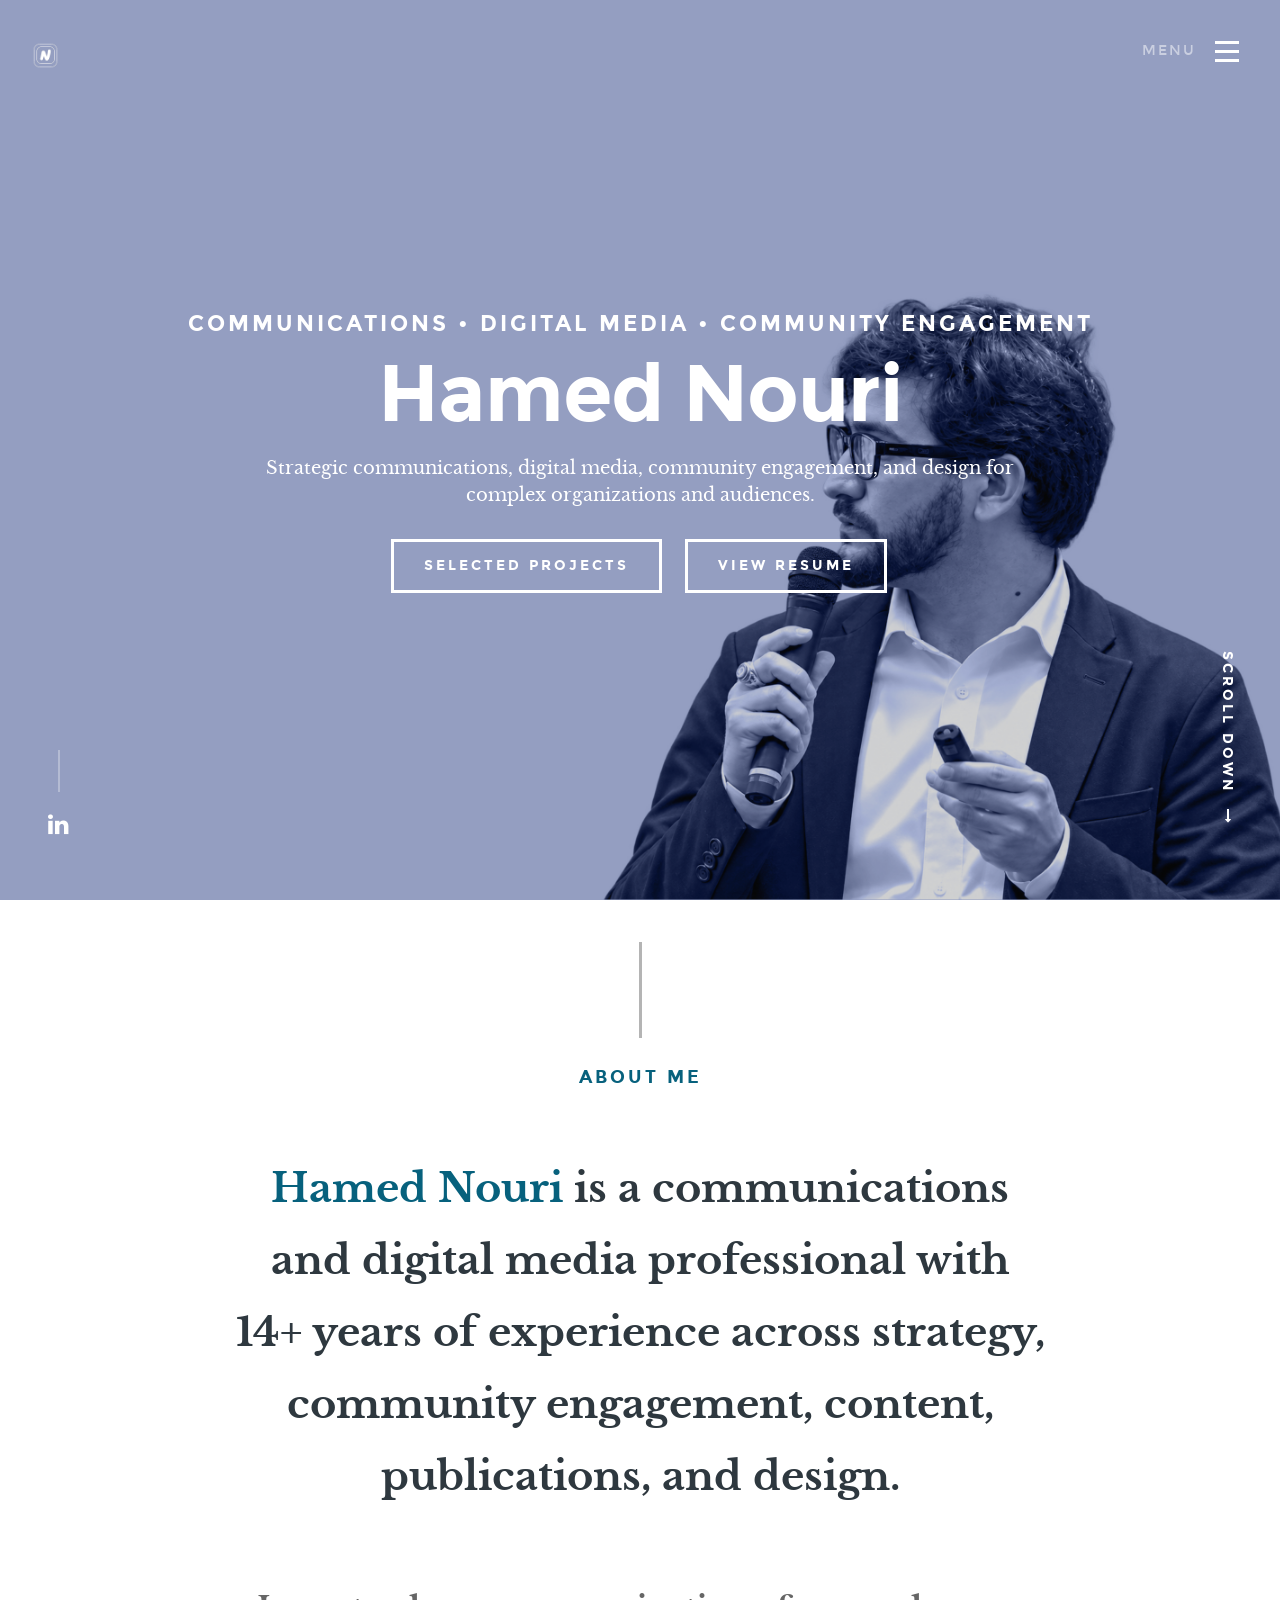
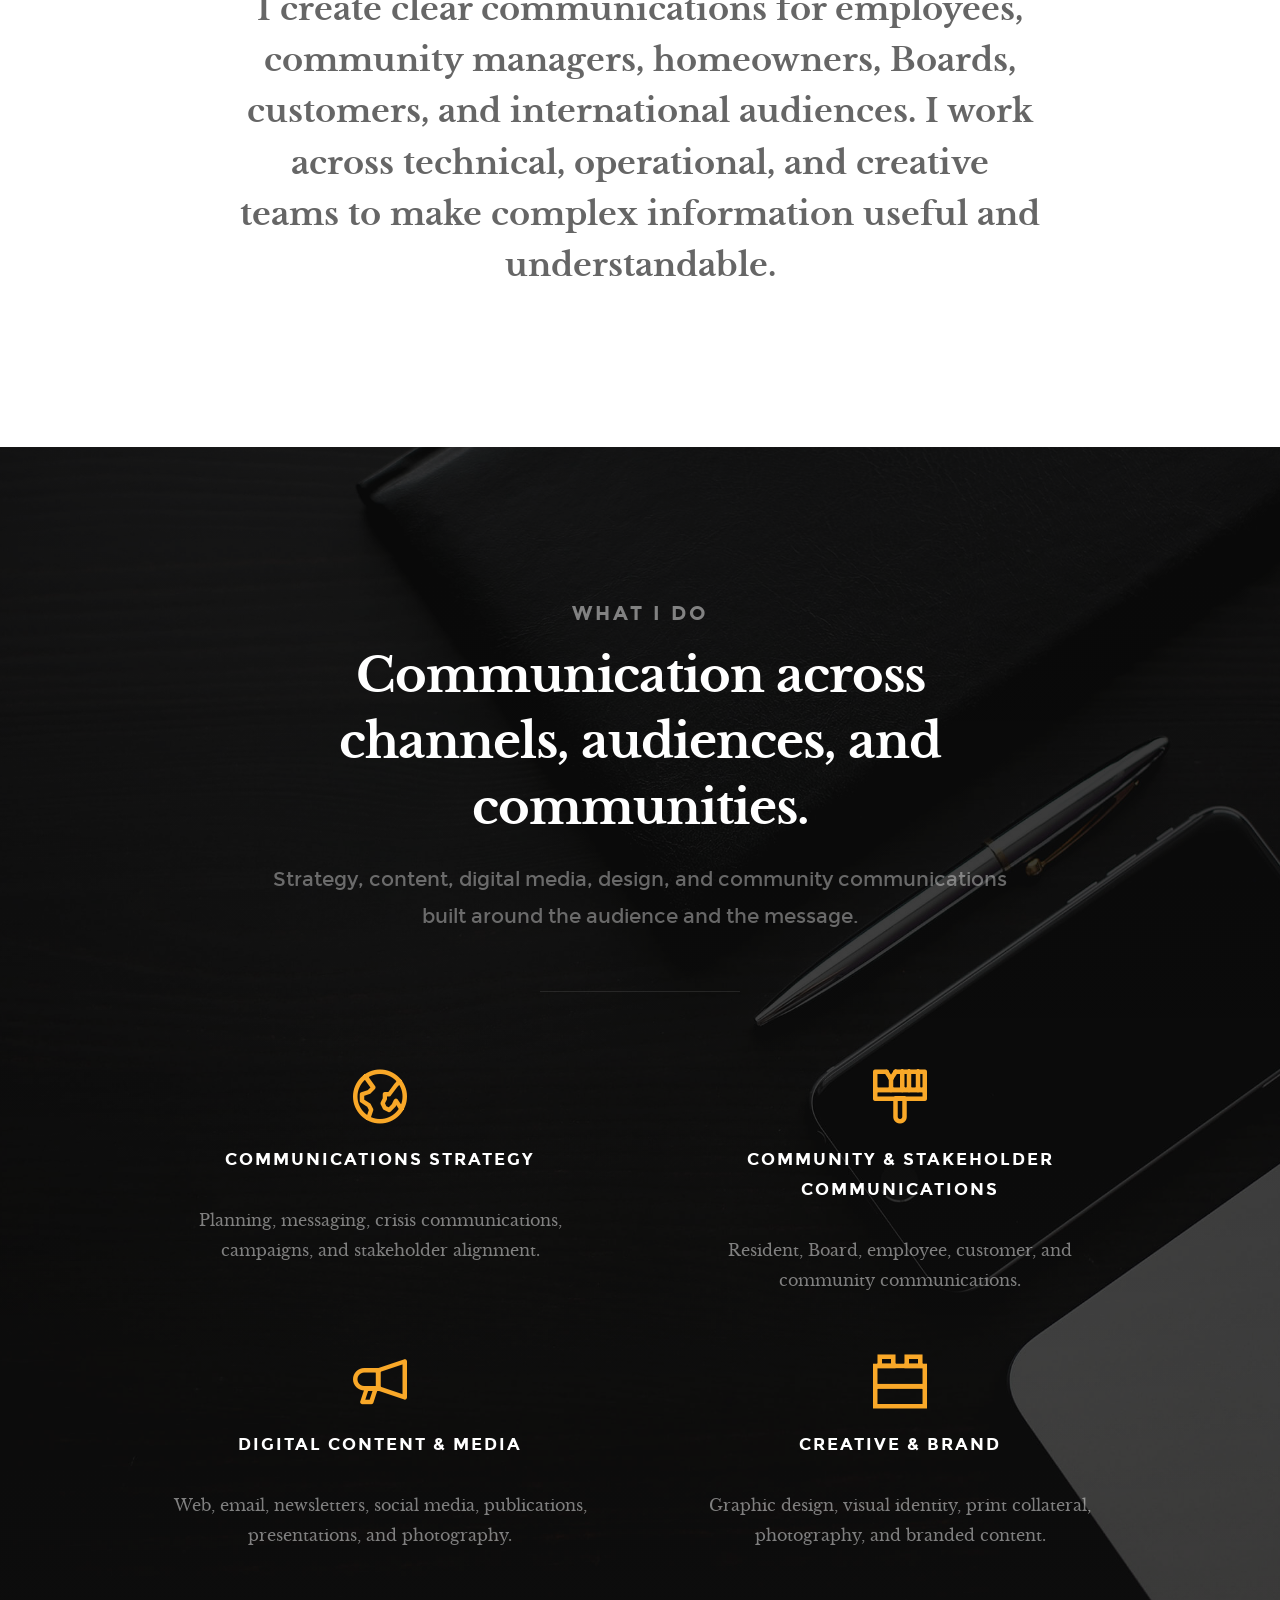
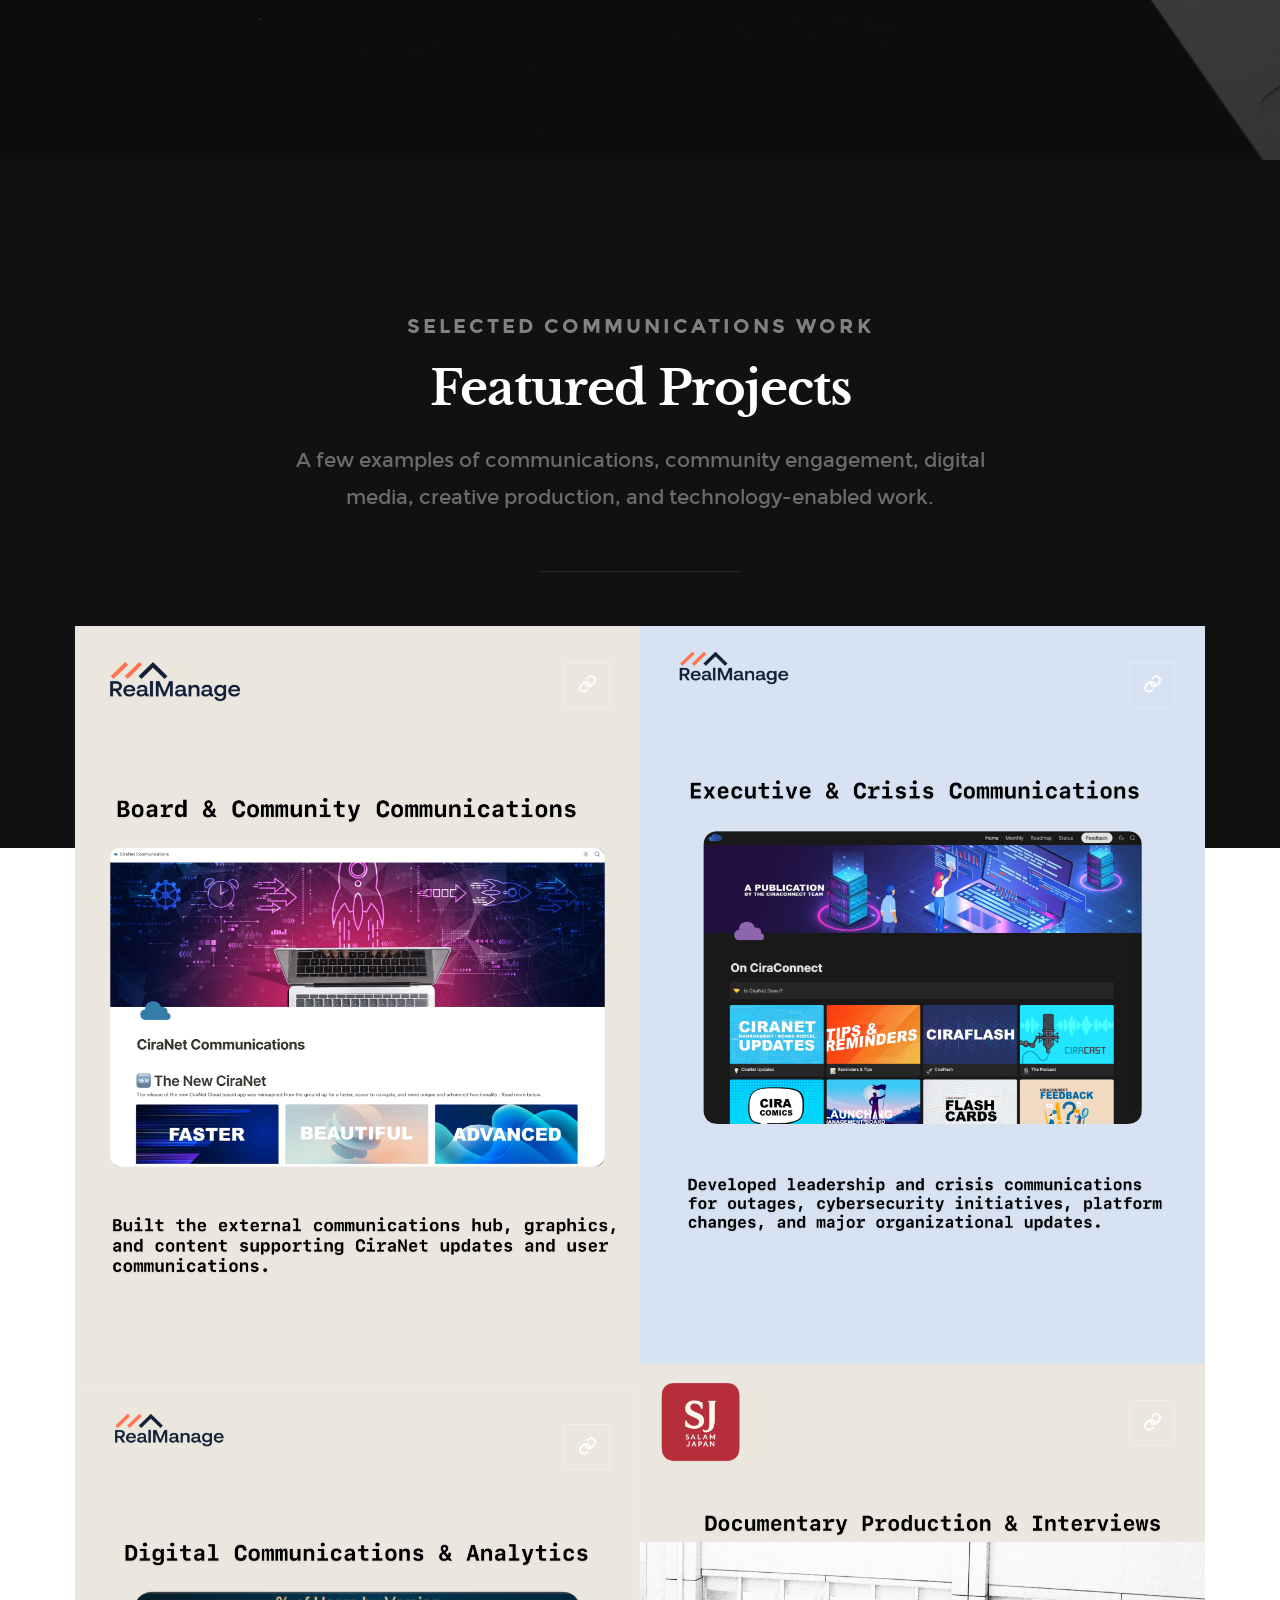
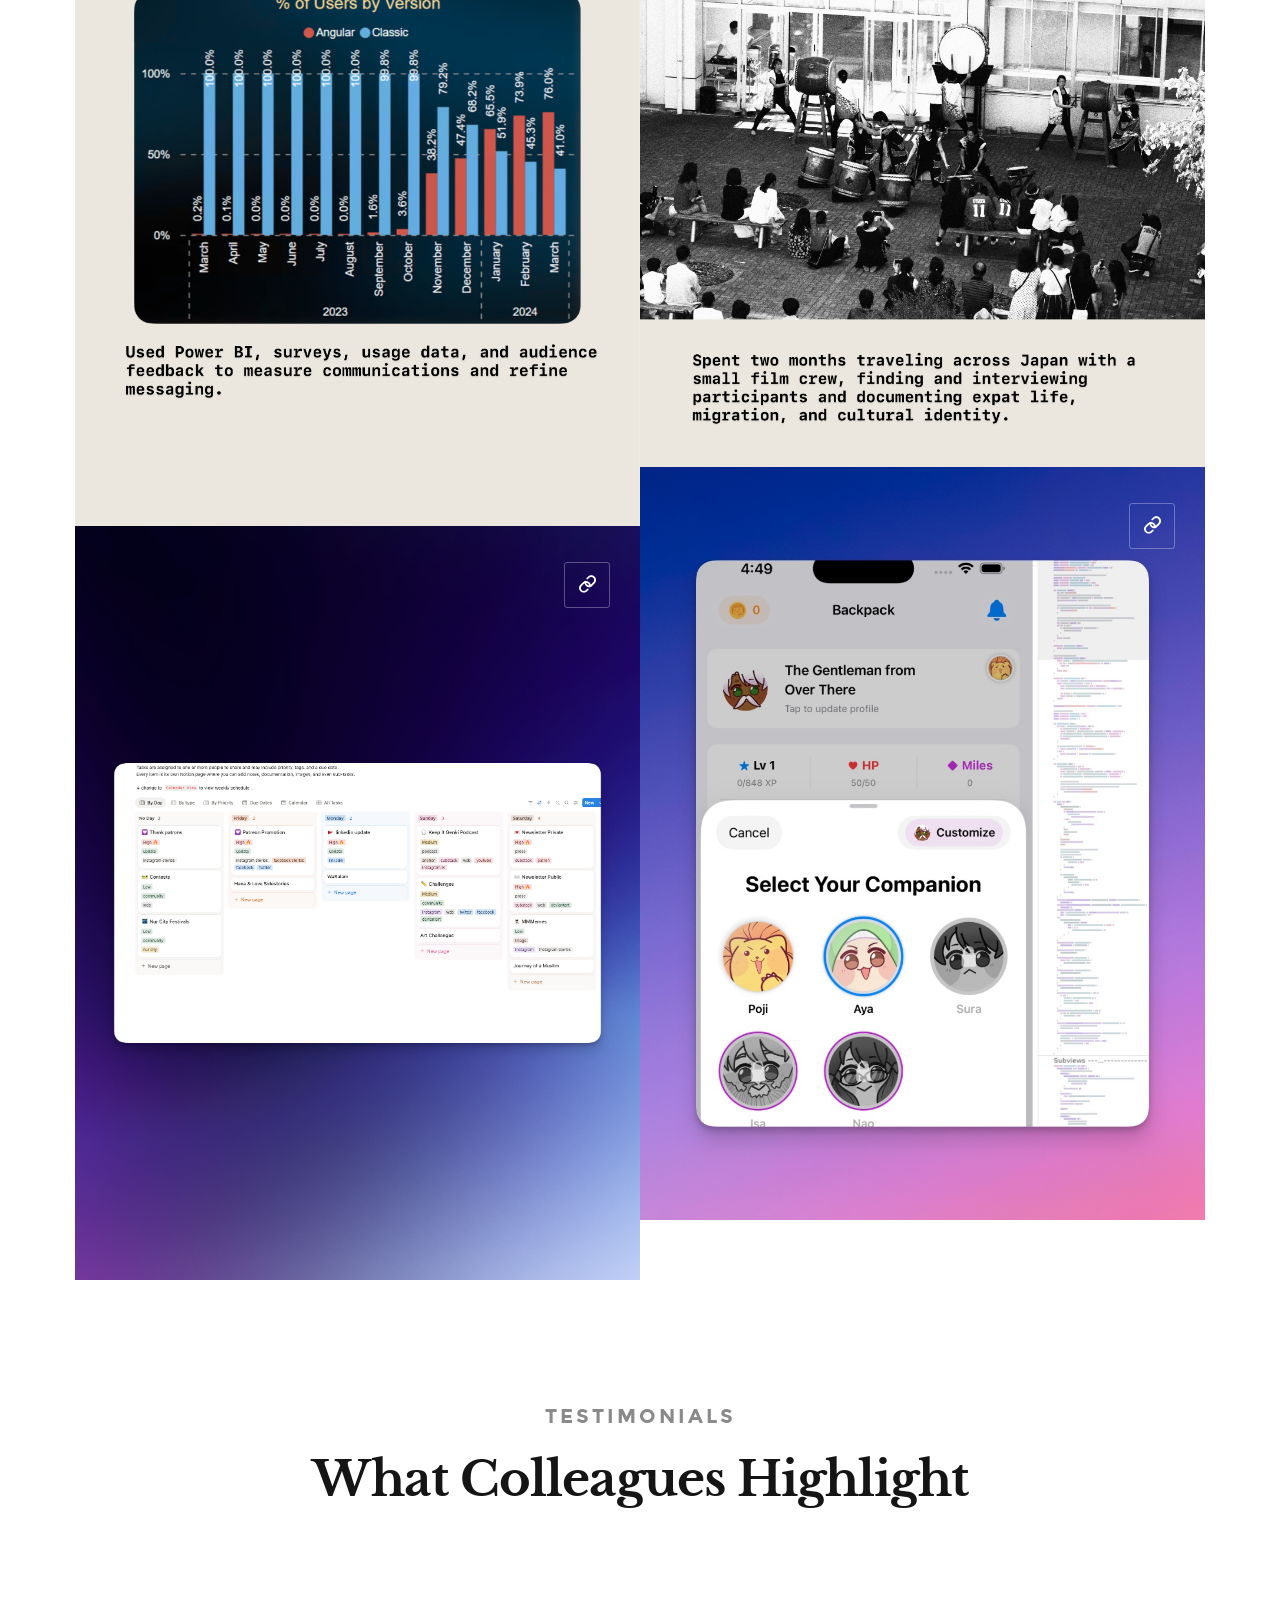
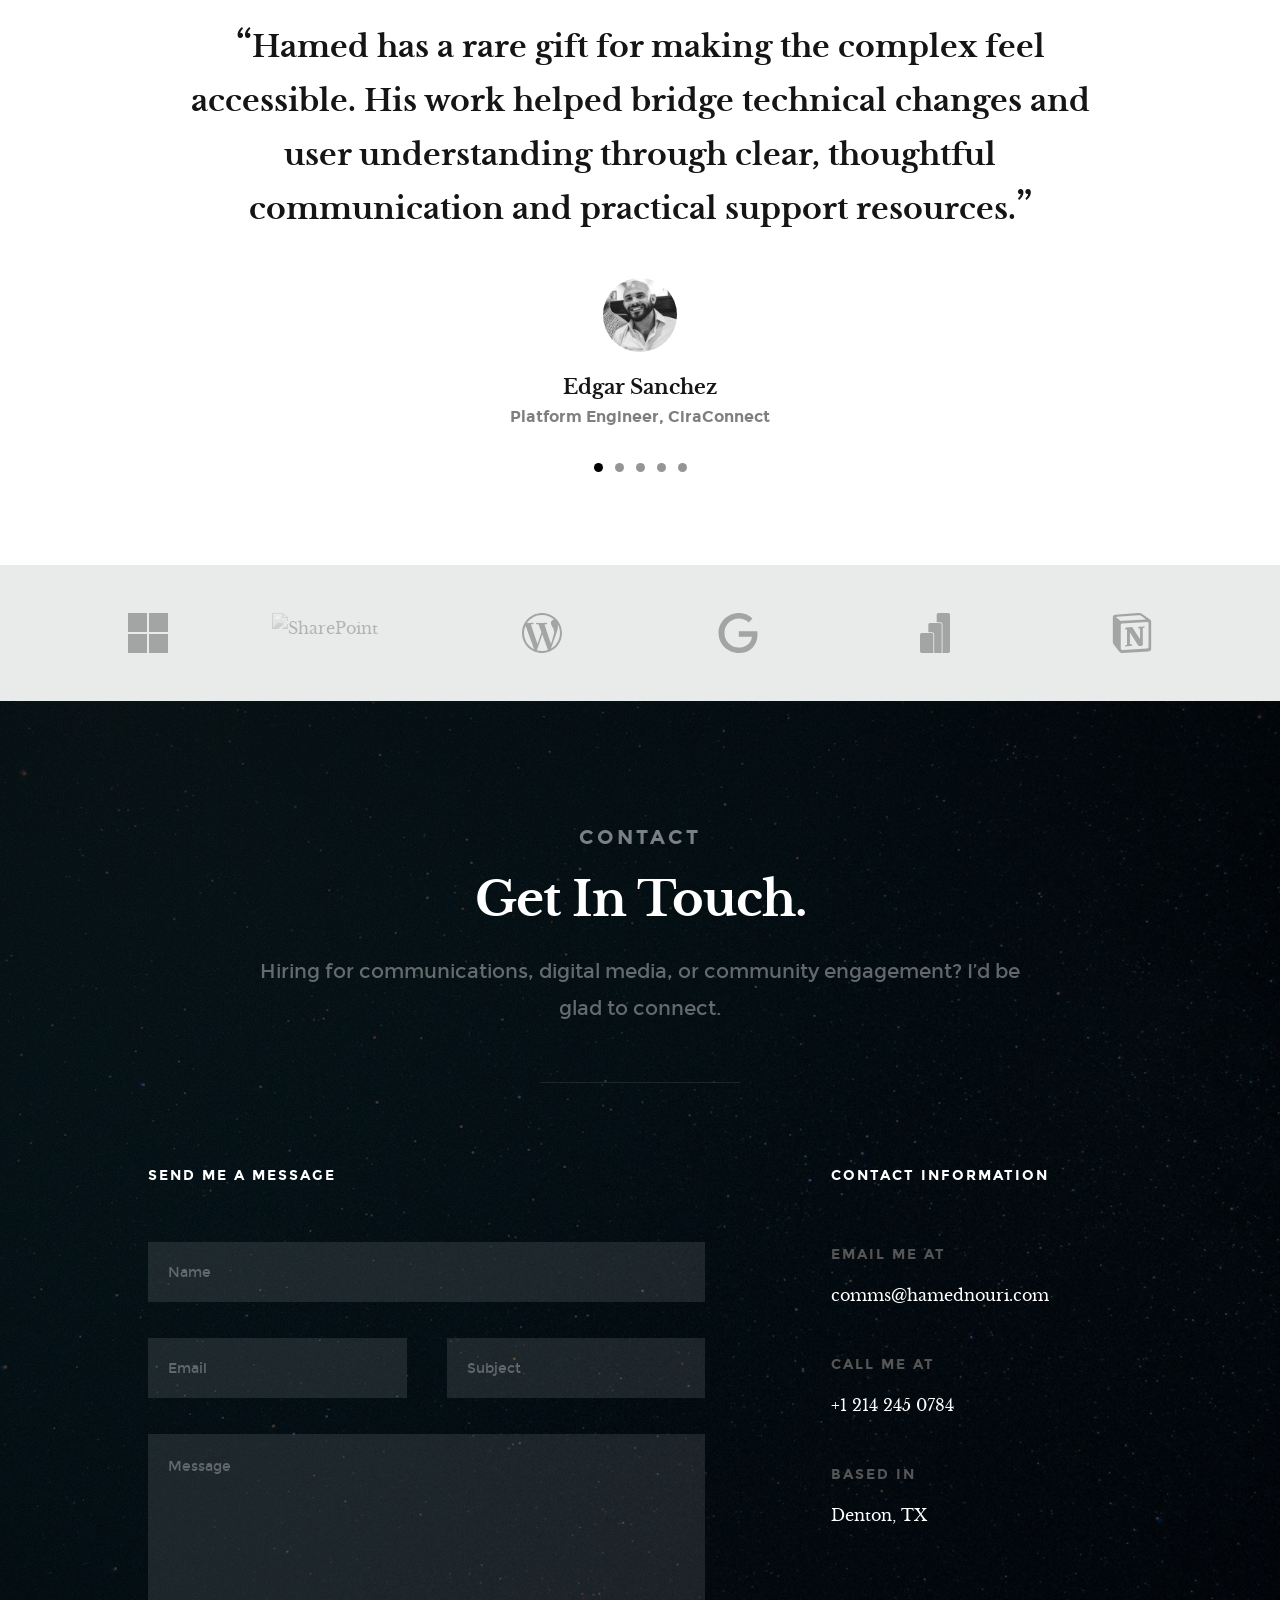
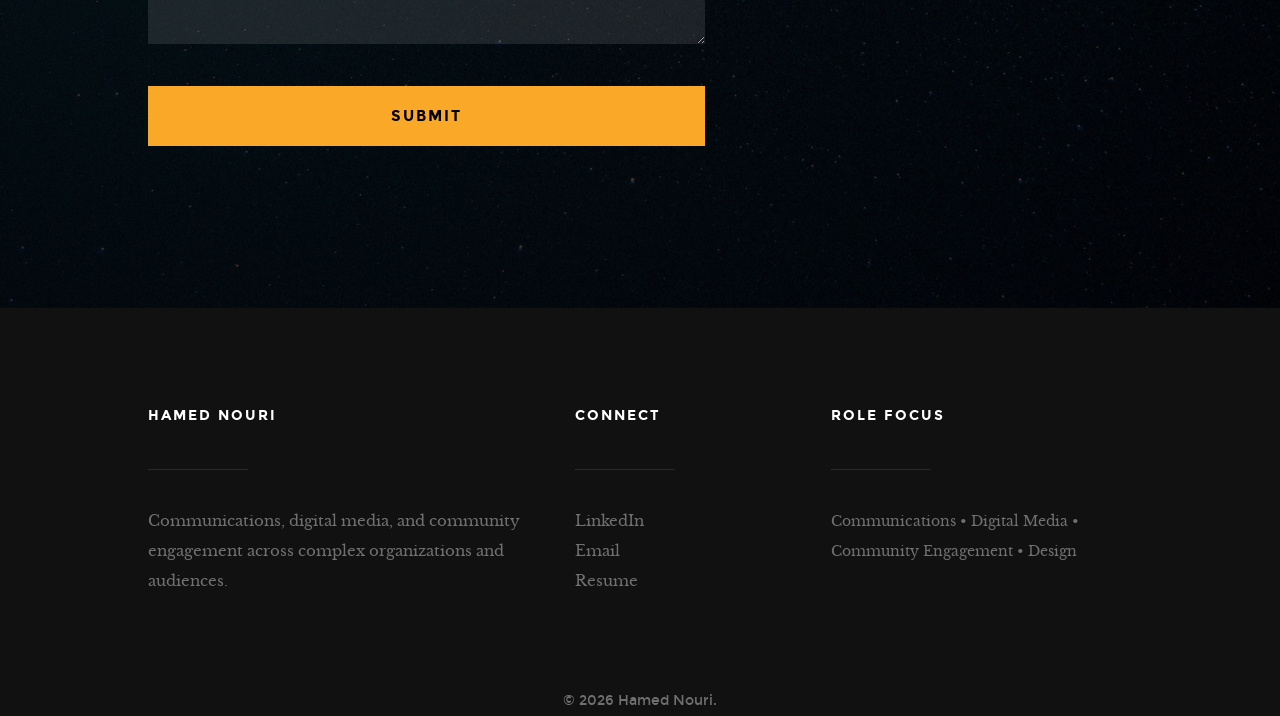
==== commit cde41bf5: "Update Analytics project image and swap position with Salaam Japan Documentary Co-Authored-By: Claud" ====
--- a/index.html
+++ b/index.html
@@ -280,38 +280,38 @@
 	        		</div> <!-- end folio-item -->
 
     				<div class="brick folio-item">
-	               <div class="item-wrap animate-this" data-src="assets/images/portfolio/project-adoption-feedback.png" data-sub-html="#03" > 	
+	               <div class="item-wrap animate-this" data-src="assets/images/portfolio/project-ai-workflows.png" data-sub-html="#04" >
 	                  <div class="overlay">
-	                  	<img src="assets/images/portfolio/project-adoption-feedback.png" alt="Digital Communications & Analytics">	                     
+	                  	<img src="assets/images/portfolio/project-ai-workflows.png" alt="Salaam Japan Documentary">
+	                     <div class="item-text">
+	                     	<span class="folio-types">Media Production • Documentary • Japan</span>
+		     					   <h3 class="folio-title">Salaam Japan Documentary</h3>
+		     					</div>
+	                  </div>
+	                  <a href="#" class='details-link' data-modal="04" title="View project details"><i class="icon-link"></i></a>
+	               </div> <!-- end item-wrap -->
+
+						<div id="04" class='hide'>
+							<h4>Salaam Japan Documentary</h4>
+							<p>Spent two months traveling across Japan with a small film crew, interviewing participants and documenting Muslim life, migration, and cultural identity. <a href="#contact" class="smoothscroll">Details</a></p>
+						</div>
+	        		</div> <!-- end folio-item -->
+
+    				<div class="brick folio-item">
+	               <div class="item-wrap animate-this" data-src="assets/images/portfolio/project-adoption-feedback.png" data-sub-html="#03" >
+	                  <div class="overlay">
+	                  	<img src="assets/images/portfolio/project-adoption-feedback.png" alt="Digital Communications & Analytics">
 	                     <div class="item-text">
 	                     	<span class="folio-types">Digital Media • Measurement</span>
-		     					   <h3 class="folio-title">Digital Communications & Analytics</h3>	     					   
-		     					</div>                                        
+		     					   <h3 class="folio-title">Digital Communications & Analytics</h3>
+		     					</div>
 	                  </div>
 	                  <a href="#" class='details-link' data-modal="03" title="View project details"><i class="icon-link"></i></a>
 	               </div> <!-- end item-wrap -->
-						
+
 						<div id="03" class='hide'>
 							<h4>Digital Communications & Analytics</h4>
 							<p>Used Power BI, analytics, surveys, engagement data, and audience feedback to measure communications and refine messaging, content, and distribution. <a href="#resume" class="smoothscroll">Details</a></p>
-						</div>
-	        		</div> <!-- end folio-item -->
-
-    				<div class="brick folio-item">
-	               <div class="item-wrap animate-this" data-src="assets/images/portfolio/project-ai-workflows.png" data-sub-html="#04" > 	
-	                  <div class="overlay">
-	                  	<img src="assets/images/portfolio/project-ai-workflows.png" alt="Salaam Japan Documentary">	                     
-	                     <div class="item-text">
-	                     	<span class="folio-types">Media Production • Documentary • Japan</span>
-		     					   <h3 class="folio-title">Salaam Japan Documentary</h3>	     					   
-		     					</div>                                        
-	                  </div>
-	                  <a href="#" class='details-link' data-modal="04" title="View project details"><i class="icon-link"></i></a>
-	               </div> <!-- end item-wrap -->
-						
-						<div id="04" class='hide'>
-							<h4>Salaam Japan Documentary</h4>
-							<p>Spent two months traveling across Japan with a small film crew, interviewing participants and documenting Muslim life, migration, and cultural identity. <a href="#contact" class="smoothscroll">Details</a></p>
 						</div>
 	        		</div> <!-- end folio-item -->
 
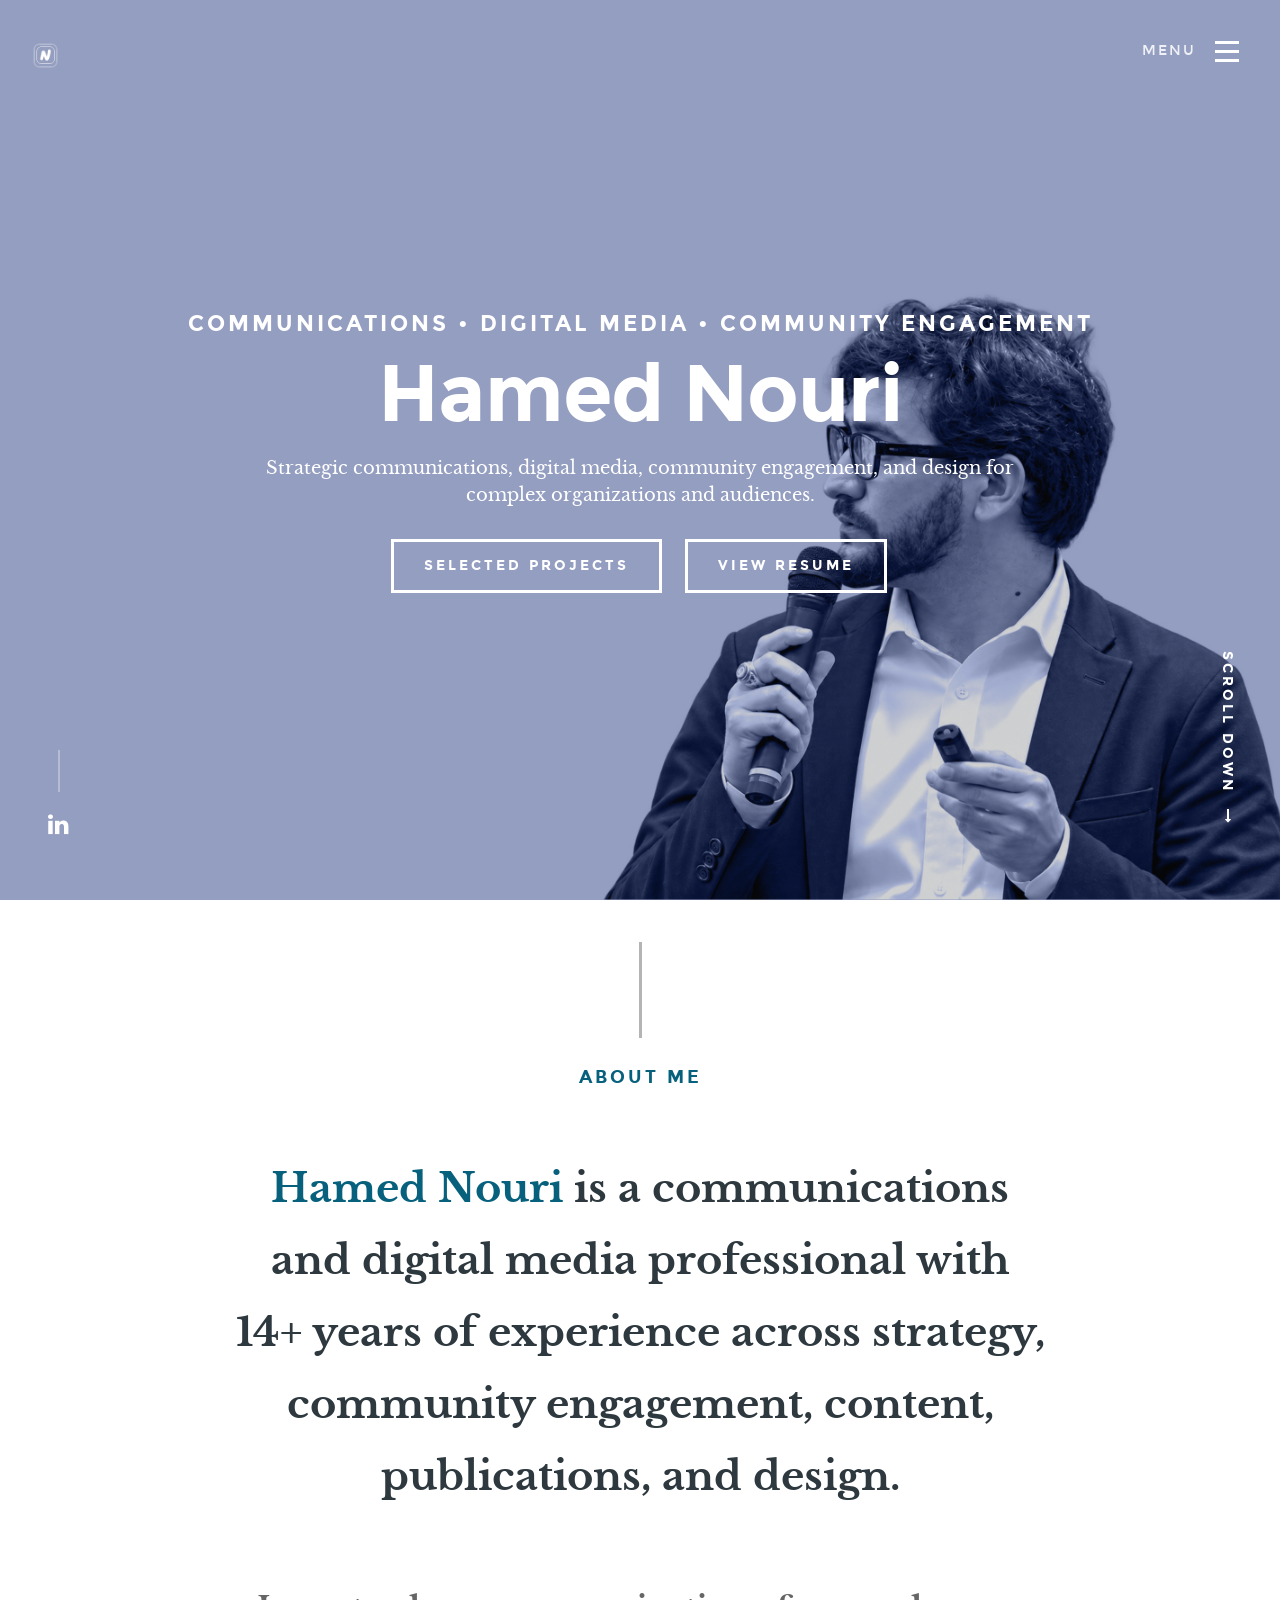
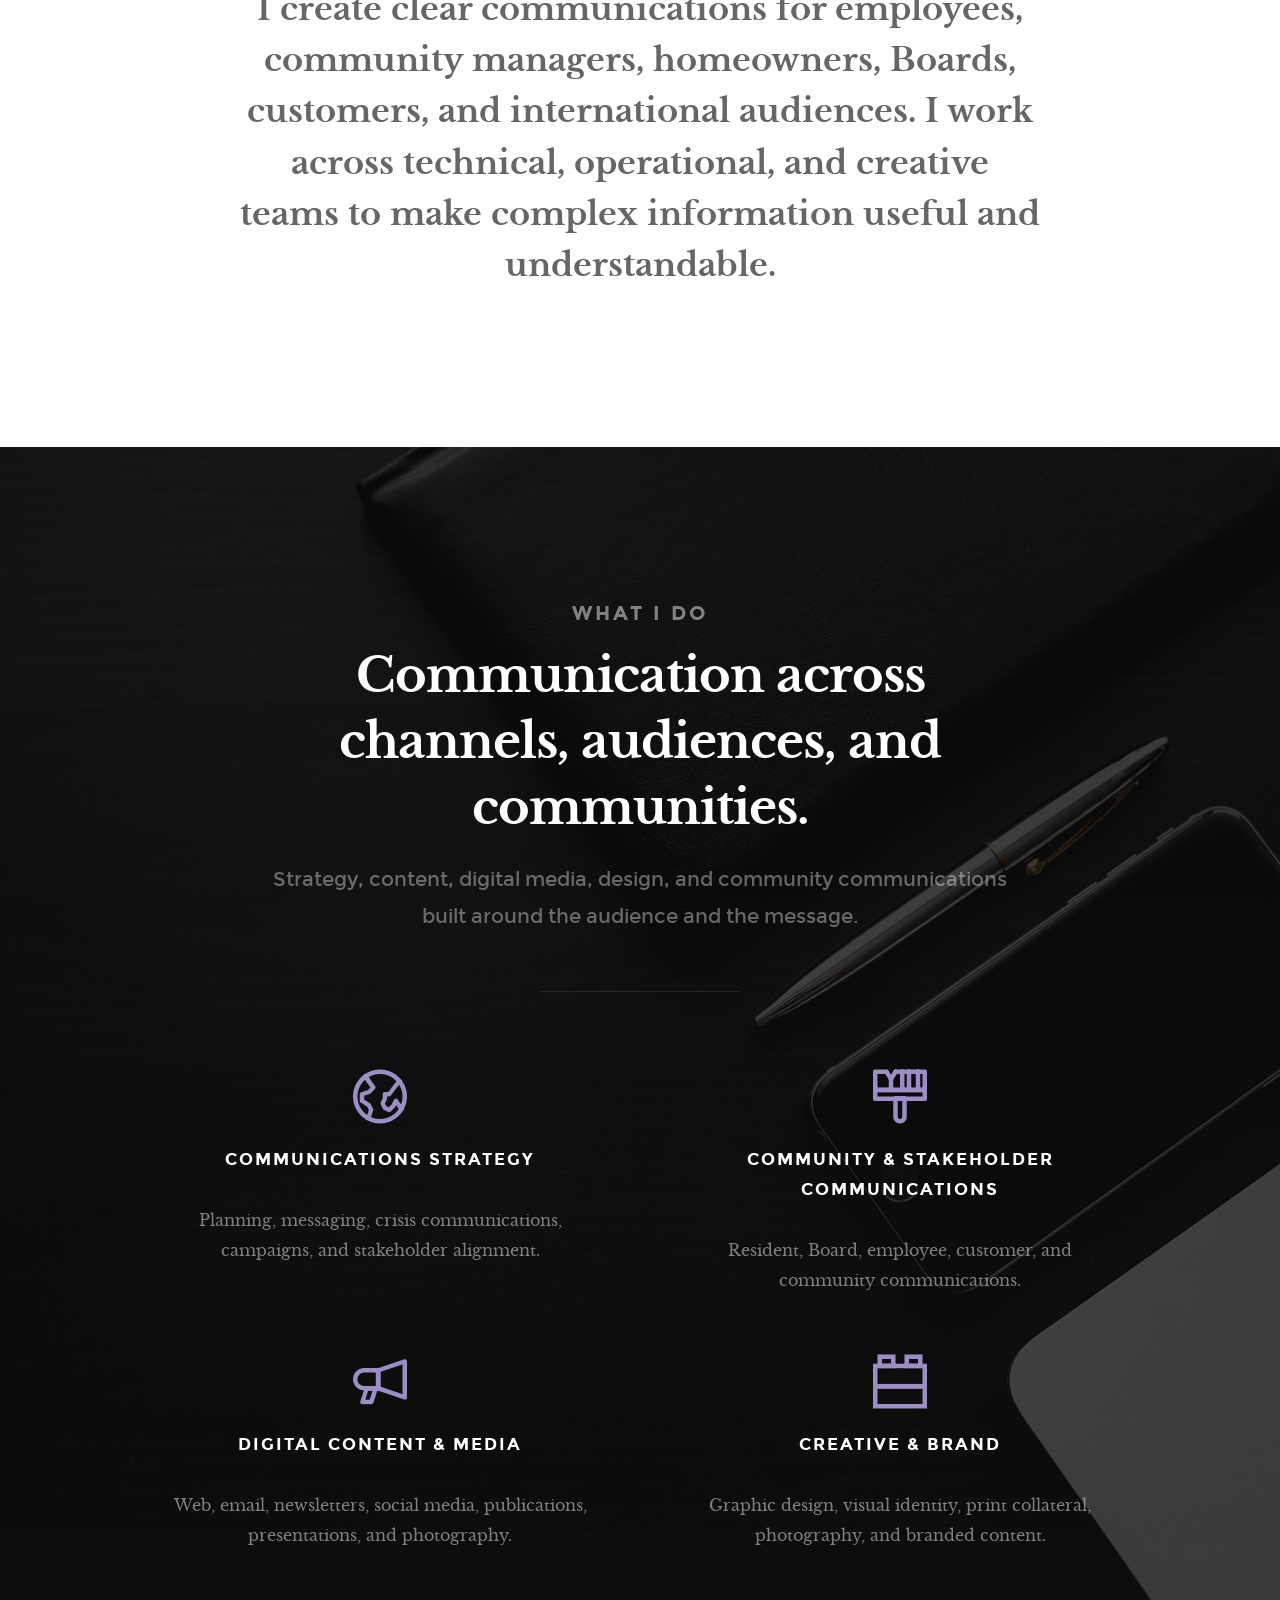
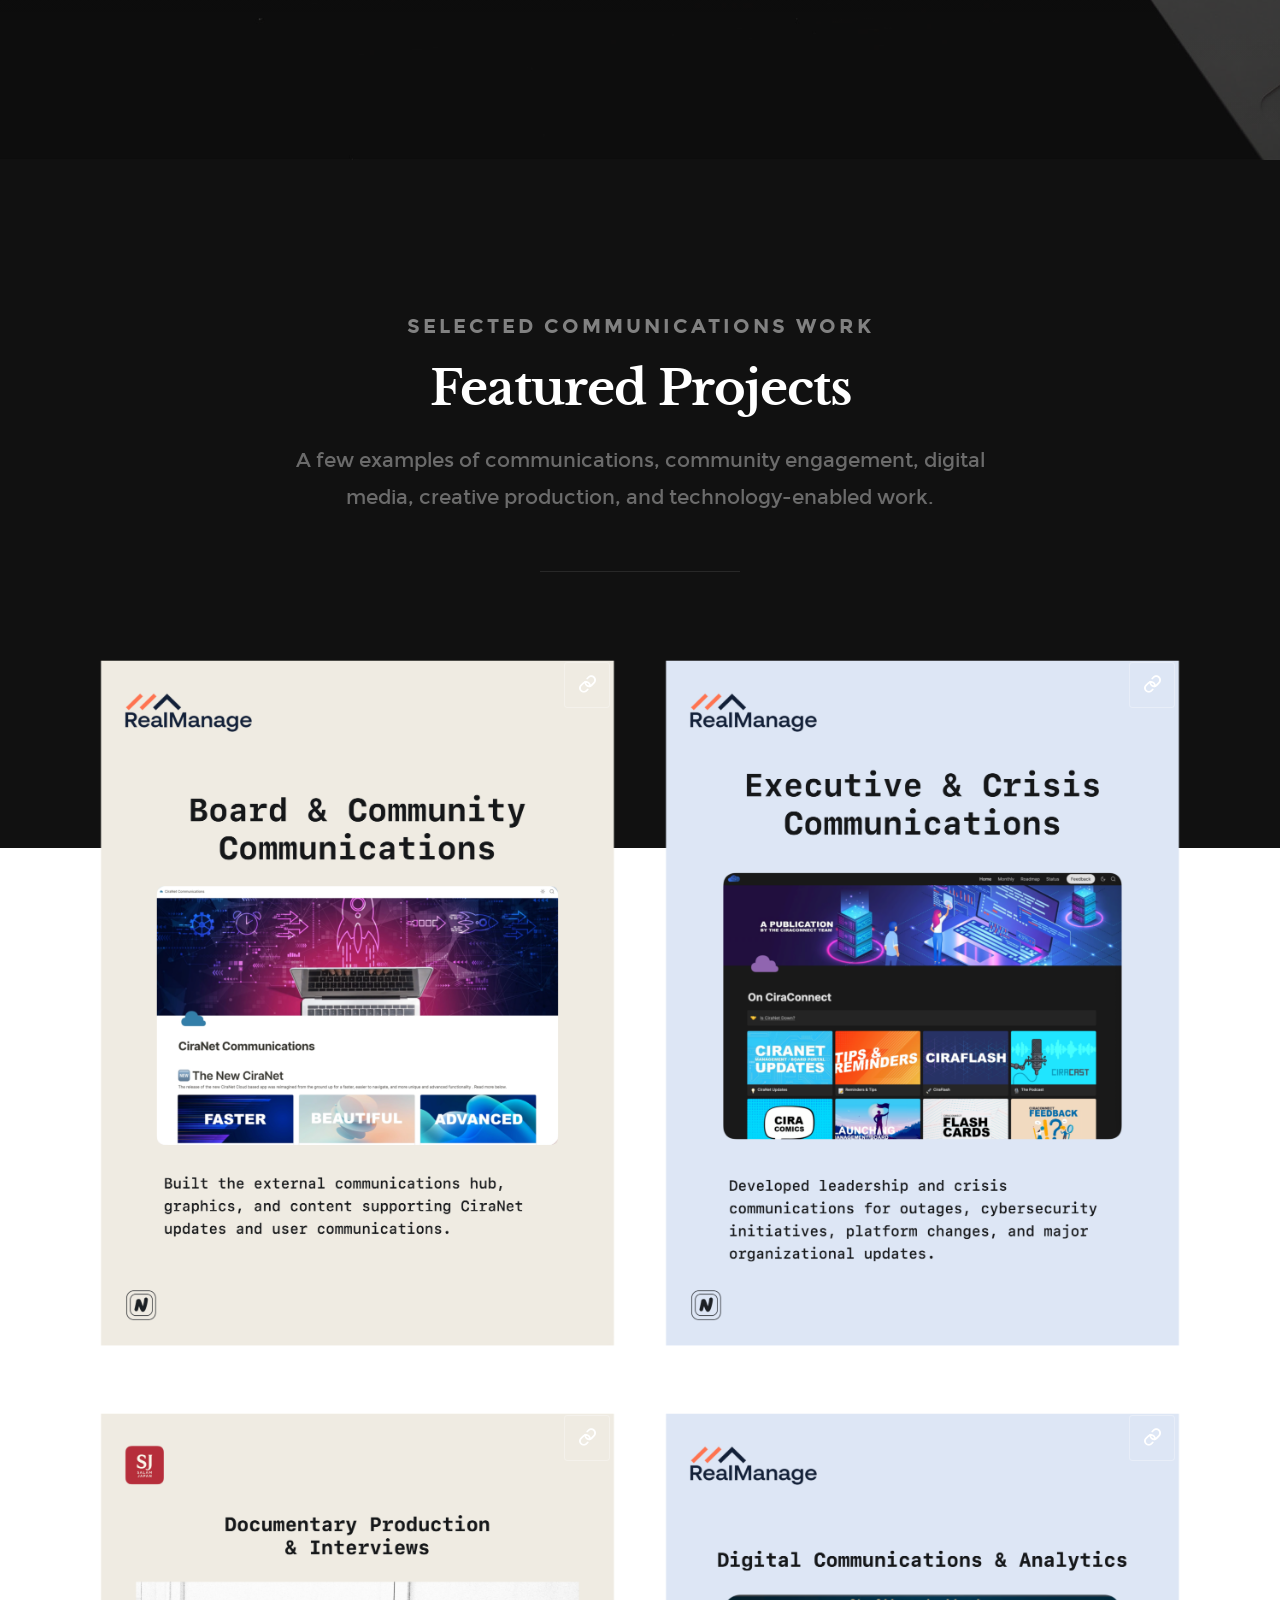
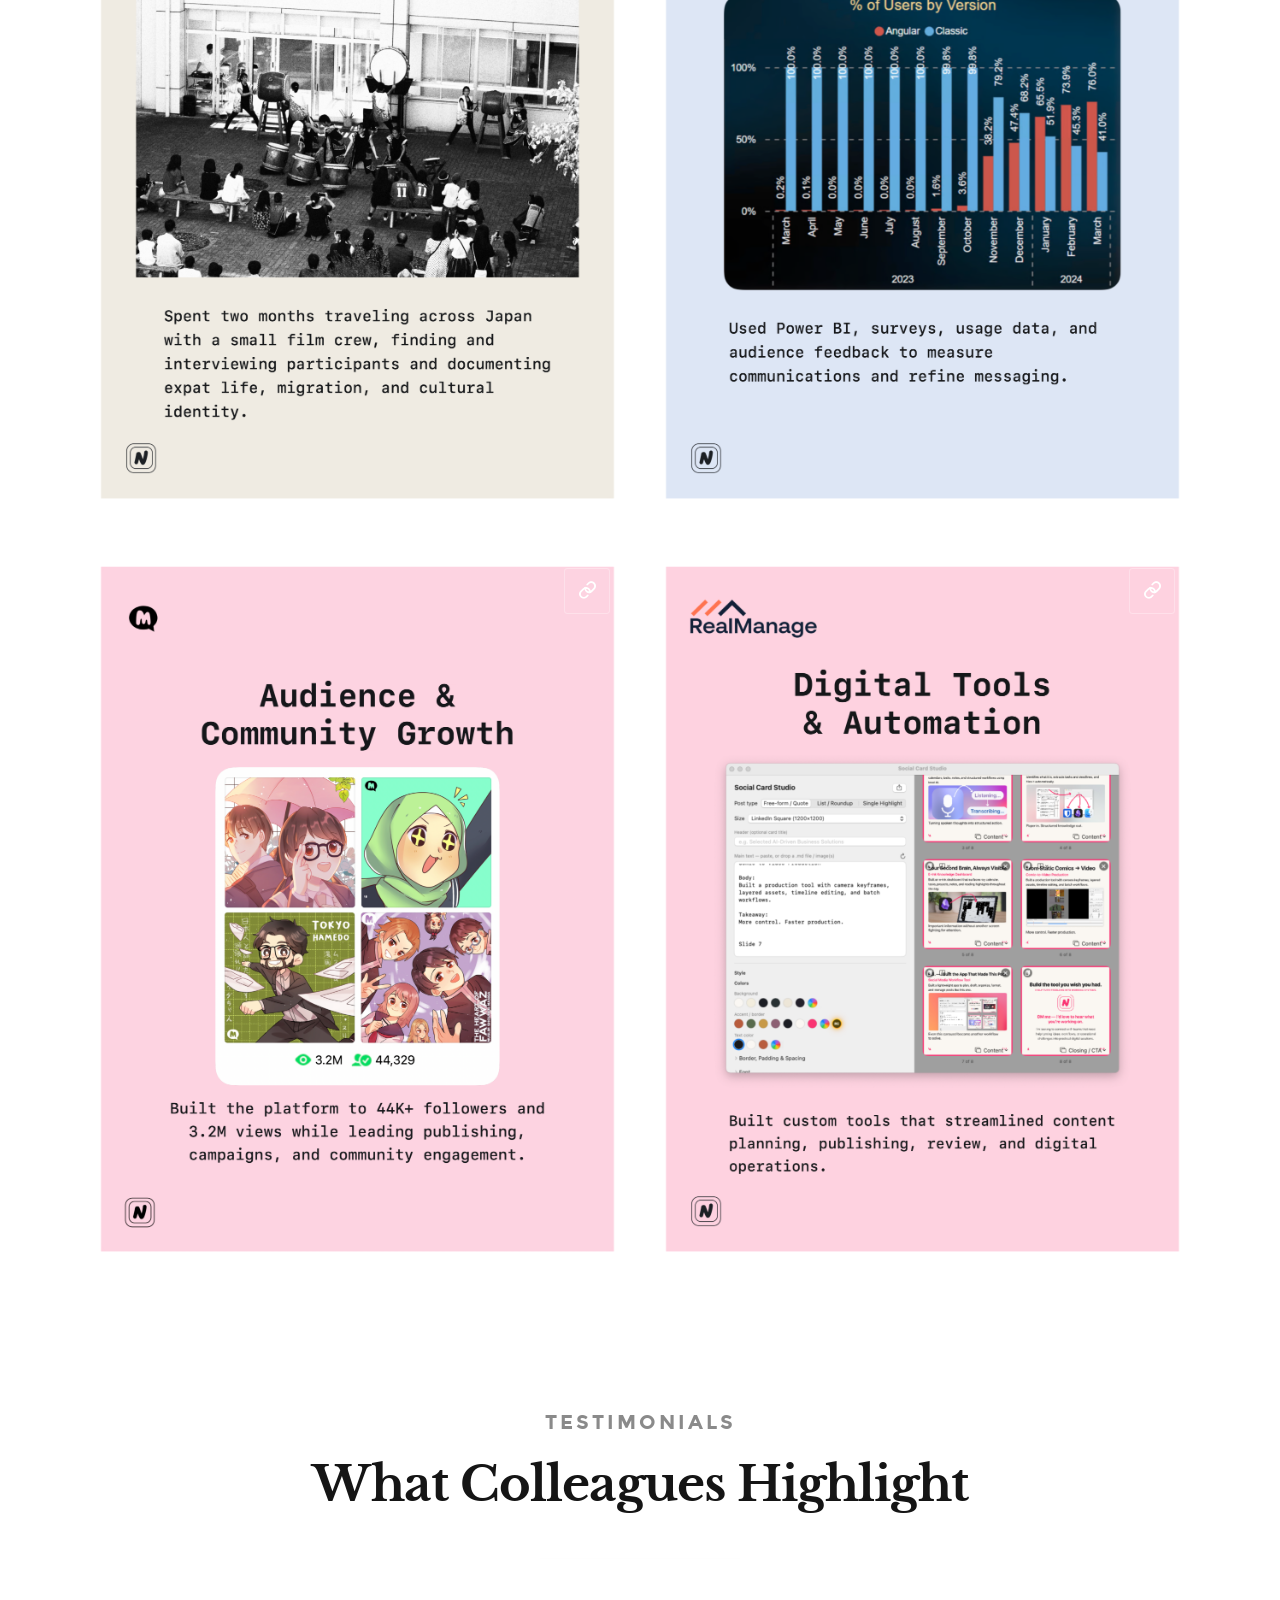
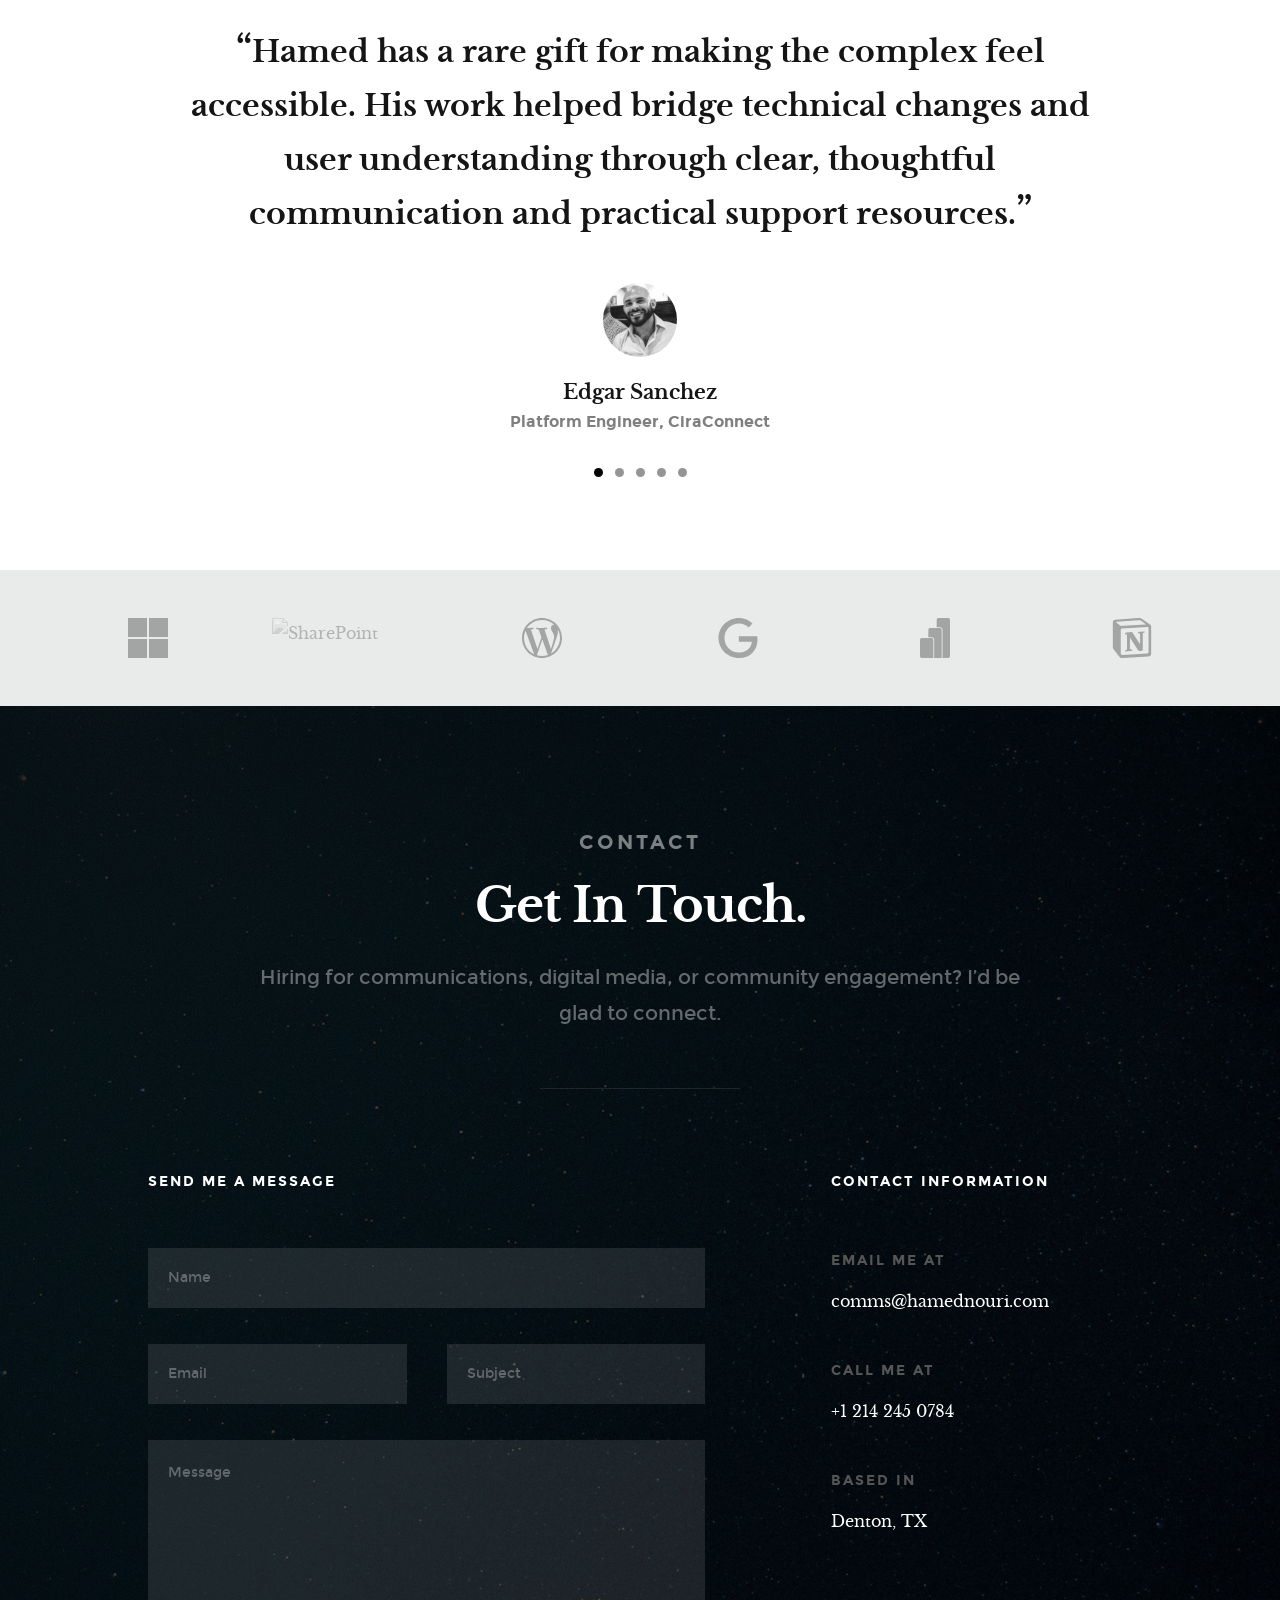
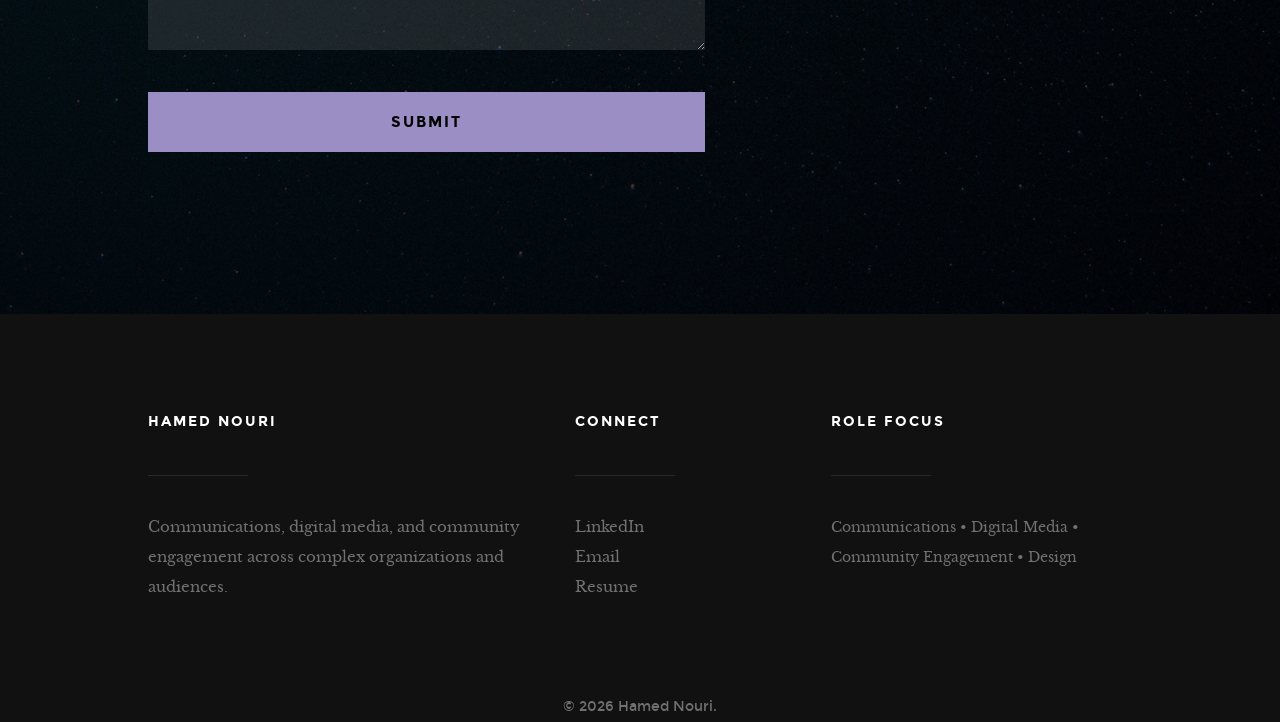
==== commit 37e969b6: "Update project modals, add MManga image, and update favicon" ====
--- a/index.html
+++ b/index.html
@@ -257,7 +257,10 @@
 						
 						<div id="01" class='hide'>
 							<h4>Board & Community Communications</h4>
-							<p>Built Board-facing web resources and reusable, responsive communication templates for homeowners, Board members, community managers, and multiple associations. <a href="#resume" class="smoothscroll">Details</a></p>
+                            <p><strong>RealManage / CiraConnect</strong><br>
+                            <em>Community Communications &bull; Digital Media</em></p>
+							<p>I built the site, designed the graphics, and developed the content for a Board-facing communications resource. It gave CAMs a ready-to-use source for sharing CiraNet information and updates with Board members and other external audiences.</p>
+                            <p><strong>My work:</strong> Website design and development &bull; Content development &bull; Graphic design &bull; Board communications &bull; Community communications</p>
 						</div>
 	        		</div> <!-- end folio-item -->
 
@@ -274,8 +277,11 @@
 	               </div> <!-- end item-wrap -->
 						
 						<div id="02" class='hide'>
-							<h4>Enterprise & Crisis Communications</h4>
-							<p>Developed communications for platform changes, outages, cybersecurity initiatives, training, and organizational change supporting 2,500+ users. <a href="#resume" class="smoothscroll">Details</a></p>
+							<h4>Executive & Crisis Communications</h4>
+                            <p><strong>RealManage / CiraConnect</strong><br>
+                            <em>Strategic Communications &bull; Crisis Communications</em></p>
+							<p>Worked with leadership and technical teams to communicate high-impact changes clearly and quickly. My work included executive communications, system-outage messaging, cybersecurity initiatives, organizational updates, and communications supporting major technology changes.</p>
+                            <p><strong>My work:</strong> Executive communications &bull; Crisis communications &bull; Change communications &bull; Technical communication &bull; Cross-functional coordination</p>
 						</div>
 	        		</div> <!-- end folio-item -->
 
@@ -292,8 +298,11 @@
 	               </div> <!-- end item-wrap -->
 
 						<div id="04" class='hide'>
-							<h4>Salaam Japan Documentary</h4>
-							<p>Spent two months traveling across Japan with a small film crew, interviewing participants and documenting Muslim life, migration, and cultural identity. <a href="#contact" class="smoothscroll">Details</a></p>
+							<h4>Documentary Production & Interviews</h4>
+                            <p><strong>Salaam Japan</strong><br>
+                            <em>Media Production &bull; Documentary</em></p>
+							<p>Worked on a documentary project in Japan for approximately two months as part of a small film crew. My work included helping identify participants, conducting interviews, working with subjects across cultural and language differences, and contributing to the filming and storytelling process.</p>
+                            <p><strong>My work:</strong> Documentary production &bull; Interviews &bull; Field research &bull; Cross-cultural communication &bull; Visual storytelling</p>
 						</div>
 	        		</div> <!-- end folio-item -->
 
@@ -311,7 +320,10 @@
 
 						<div id="03" class='hide'>
 							<h4>Digital Communications & Analytics</h4>
-							<p>Used Power BI, analytics, surveys, engagement data, and audience feedback to measure communications and refine messaging, content, and distribution. <a href="#resume" class="smoothscroll">Details</a></p>
+                            <p><strong>RealManage / CiraConnect</strong><br>
+                            <em>Digital Communications &bull; Analytics</em></p>
+							<p>Used communication and usage data to understand how audiences were responding to major initiatives. Combined Power BI, surveys, engagement information, support feedback, and other analytics to identify communication needs and improve messaging.</p>
+                            <p><strong>My work:</strong> Communication measurement &bull; Power BI &bull; Surveys &bull; Audience feedback &bull; Messaging strategy</p>
 						</div>
 	        		</div> <!-- end folio-item -->
 
@@ -328,8 +340,11 @@
 	               </div> <!-- end item-wrap -->
 						
 						<div id="05" class='hide'>
-							<h4>MManga: Audience & Community Growth</h4>
-							<p>App planning, QA workflows, learning content (for RPG flashcard app), language SMEs, and creative asset coordination. <a href="#contact" class="smoothscroll">Details</a></p>
+							<h4>Audience & Community Growth</h4>
+                            <p><strong>MManga</strong><br>
+                            <em>Digital Publishing &bull; Community Engagement</em></p>
+							<p>Built and managed a digital publishing community that grew to more than 44,000 followers and 3 million views. I managed publishing, campaigns, audience communications, editorial planning, contributor coordination, and community engagement across digital channels.</p>
+                            <p><strong>My work:</strong> Community engagement &bull; Digital publishing &bull; Campaigns &bull; Editorial planning &bull; Audience growth</p>
 						</div>
 	        		</div> <!-- end folio-item -->
 
@@ -347,7 +362,9 @@
 						
 						<div id="06" class='hide'>
 							<h4>Digital Tools & Automation</h4>
-							<p>Built custom communications, publishing, and workflow tools to streamline content production and digital operations. <a href="#contact" class="smoothscroll">Details</a></p>
+                            <p><em>Communications Technology &bull; Workflow Design</em></p>
+							<p>I build purpose-specific tools when an existing workflow needs something more tailored. My communications-related work includes tools supporting content planning, publishing, workflow automation, information management, and digital production.</p>
+                            <p><strong>My work:</strong> Workflow automation &bull; Communications technology &bull; Publishing tools &bull; Digital operations &bull; Custom software</p>
 						</div>
 	        		</div> <!-- end folio-item -->
 </div> <!-- end folio-wrap -->
--- a/css/main.css
+++ b/css/main.css
@@ -471,7 +471,7 @@
 }
 
 .pace .pace-progress {
-  background: #f9a828;
+  background: #9b8ec4;
   position: fixed;
   z-index: 900;
   top: 0;
@@ -510,7 +510,7 @@
   margin-left: -30px;
   margin-top: -30px;
   padding: 0;
-  background-color: #f9a828;
+  background-color: #9b8ec4;
   border-radius: 100%;
   -webkit-animation: sk-scaleout 1.0s infinite ease-in-out;
   animation: sk-scaleout 1.0s infinite ease-in-out;
@@ -701,7 +701,7 @@
 select:-webkit-autofill:hover,
 select:-webkit-autofill:focus {
   border: none;
-  -webkit-text-fill-color: #fabc5a;
+  -webkit-text-fill-color: #b8aedd;
   transition: background-color 5000s ease-in-out 0s;
 }
 
@@ -811,8 +811,8 @@
 }
 
 button.stroke:hover, .button.stroke:hover {
-  border: 3px solid #f9a828;
-  color: #f9a828;
+  border: 3px solid #9b8ec4;
+  color: #9b8ec4;
 }
 
 button::-moz-focus-inner,
@@ -1285,7 +1285,7 @@
   font-size: 1.4rem;
   text-transform: uppercase;
   letter-spacing: .2rem;
-  color: rgba(255, 255, 255, 0.5);
+  color: rgba(255, 255, 255, 0.85);
   -moz-transition: all 0.3s ease-in-out;
   -o-transition: all 0.3s ease-in-out;
   -webkit-transition: all 0.3s ease-in-out;
@@ -1346,7 +1346,7 @@
  * ------------------------------------------------------------------- */
 #menu-nav-wrap {
   background: #0C0C0C;
-  color: rgba(255, 255, 255, 0.25);
+  color: rgba(255, 255, 255, 0.85);
   font-size: 1.5rem;
   line-height: 1.6;
   padding: 3.6rem 3rem;
@@ -1370,7 +1370,7 @@
   transition: all 0.4s ease-in-out;
 }
 #menu-nav-wrap a, #menu-nav-wrap a:visited {
-  color: rgba(255, 255, 255, 0.5);
+  color: rgba(255, 255, 255, 0.85);
 }
 #menu-nav-wrap a:hover, #menu-nav-wrap a:focus, #menu-nav-wrap a:active {
   color: white;
@@ -1391,14 +1391,14 @@
 }
 #menu-nav-wrap .nav-list li {
   padding-left: 0;
-  border-bottom: 1px dotted rgba(255, 255, 255, 0.03);
+  border-bottom: 1px dotted rgba(255, 255, 255, 0.15);
   line-height: 4.2rem;
 }
 #menu-nav-wrap .nav-list li:first-child {
-  border-top: 1px dotted rgba(255, 255, 255, 0.03);
+  border-top: 1px dotted rgba(255, 255, 255, 0.15);
 }
 #menu-nav-wrap .nav-list li a {
-  color: rgba(255, 255, 255, 0.25);
+  color: rgba(255, 255, 255, 0.85);
   display: block;
 }
 #menu-nav-wrap .nav-list li a:hover, 
@@ -1417,7 +1417,7 @@
   display: inline-block;
 }
 #menu-nav-wrap .header-social-list li a {
-  color: rgba(255, 255, 255, 0.15);
+  color: rgba(255, 255, 255, 0.65);
 }
 #menu-nav-wrap .header-social-list li a:hover, 
 #menu-nav-wrap .header-social-list li a:focus {
@@ -1467,7 +1467,7 @@
   line-height: 3rem;
 }
 #menu-nav-wrap .sponsor-text span {
-  color: rgba(255, 255, 255, 0.5);
+  color: rgba(255, 255, 255, 0.85);
 }
 
 /* menu is open */
@@ -1941,7 +1941,7 @@
 }
 #services .services-list .icon i {
   font-size: 5.4rem;
-  color: #f9a828;
+  color: #9b8ec4;
 }
 #services .services-list .h05 {
   font-size: 1.7rem;
@@ -2148,7 +2148,7 @@
   padding: 12px 20% 15px;
 }
 .lg-sub-html a, .lg-sub-html a:visited {
-  color: #f9a828;
+  color: #9b8ec4;
 }
 .lg-sub-html a:hover, .lg-sub-html a:focus {
   color: #FFFFFF;
@@ -2180,7 +2180,7 @@
 }
 
 .lg-outer .lg-thumb-item.active, .lg-outer .lg-thumb-item:hover {
-  border-color: #f9a828;
+  border-color: #9b8ec4;
 }
 
 .lg-progress-bar .lg-progress {
@@ -2541,7 +2541,7 @@
   padding: .6rem 2rem .6rem 2rem;
   margin: 0;
   color: #000000;
-  background: #f9a828;
+  background: #9b8ec4;
   border-radius: 3px;
 }
 #contact form .form-field label::after {
@@ -2551,7 +2551,7 @@
   margin-top: -6px;
   border-left: 5px solid transparent;
   border-right: 5px solid transparent;
-  border-bottom: 5px solid #f9a828;
+  border-bottom: 5px solid #9b8ec4;
   content: "";
 }
 #contact form ::-webkit-input-placeholder {
@@ -2604,7 +2604,7 @@
   line-height: 6rem;
   padding: 0 3rem;
   width: 100%;
-  background: #f9a828;
+  background: #9b8ec4;
   color: #000000;
   margin-top: .6rem;
 }
@@ -2625,7 +2625,7 @@
 }
 
 #message-success {
-  color: #f9a828;
+  color: #9b8ec4;
 }
 
 #message-warning i,
@@ -2767,7 +2767,7 @@
   color: #FFFFFF;
 }
 footer a:hover, footer a:focus {
-  color: #f9a828;
+  color: #9b8ec4;
 }
 footer .row {
   max-width: 1024px;
@@ -2824,7 +2824,7 @@
   background-color: rgba(0, 0, 0, 0.9);
 }
 .footer-main #mc-form button {
-  background-color: #f9a828;
+  background-color: #9b8ec4;
   color: #000000;
   width: 6rem;
   height: 6rem;
@@ -2846,7 +2846,7 @@
   left: .2rem;
 }
 .footer-main #mc-form label {
-  color: #f9a828;
+  color: #9b8ec4;
   font-family: "montserrat-regular", sans-serif;
 }
 
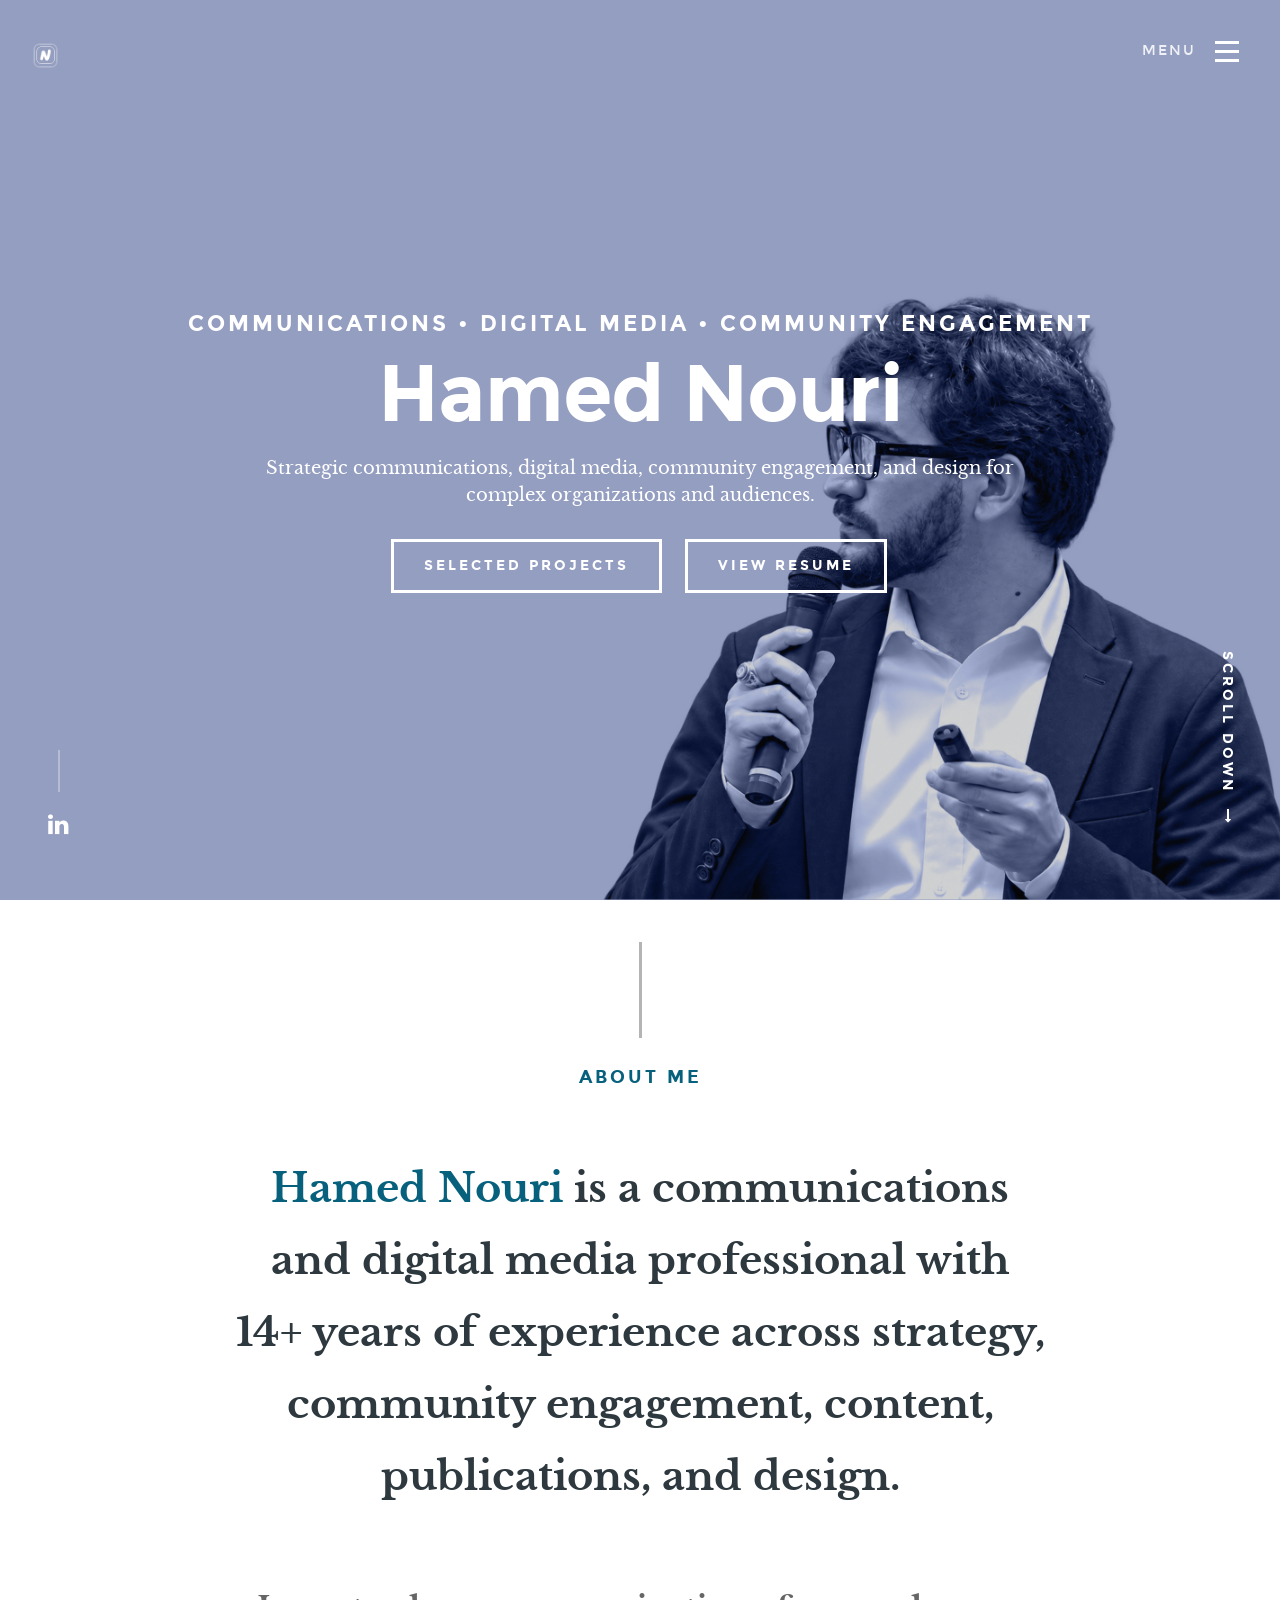
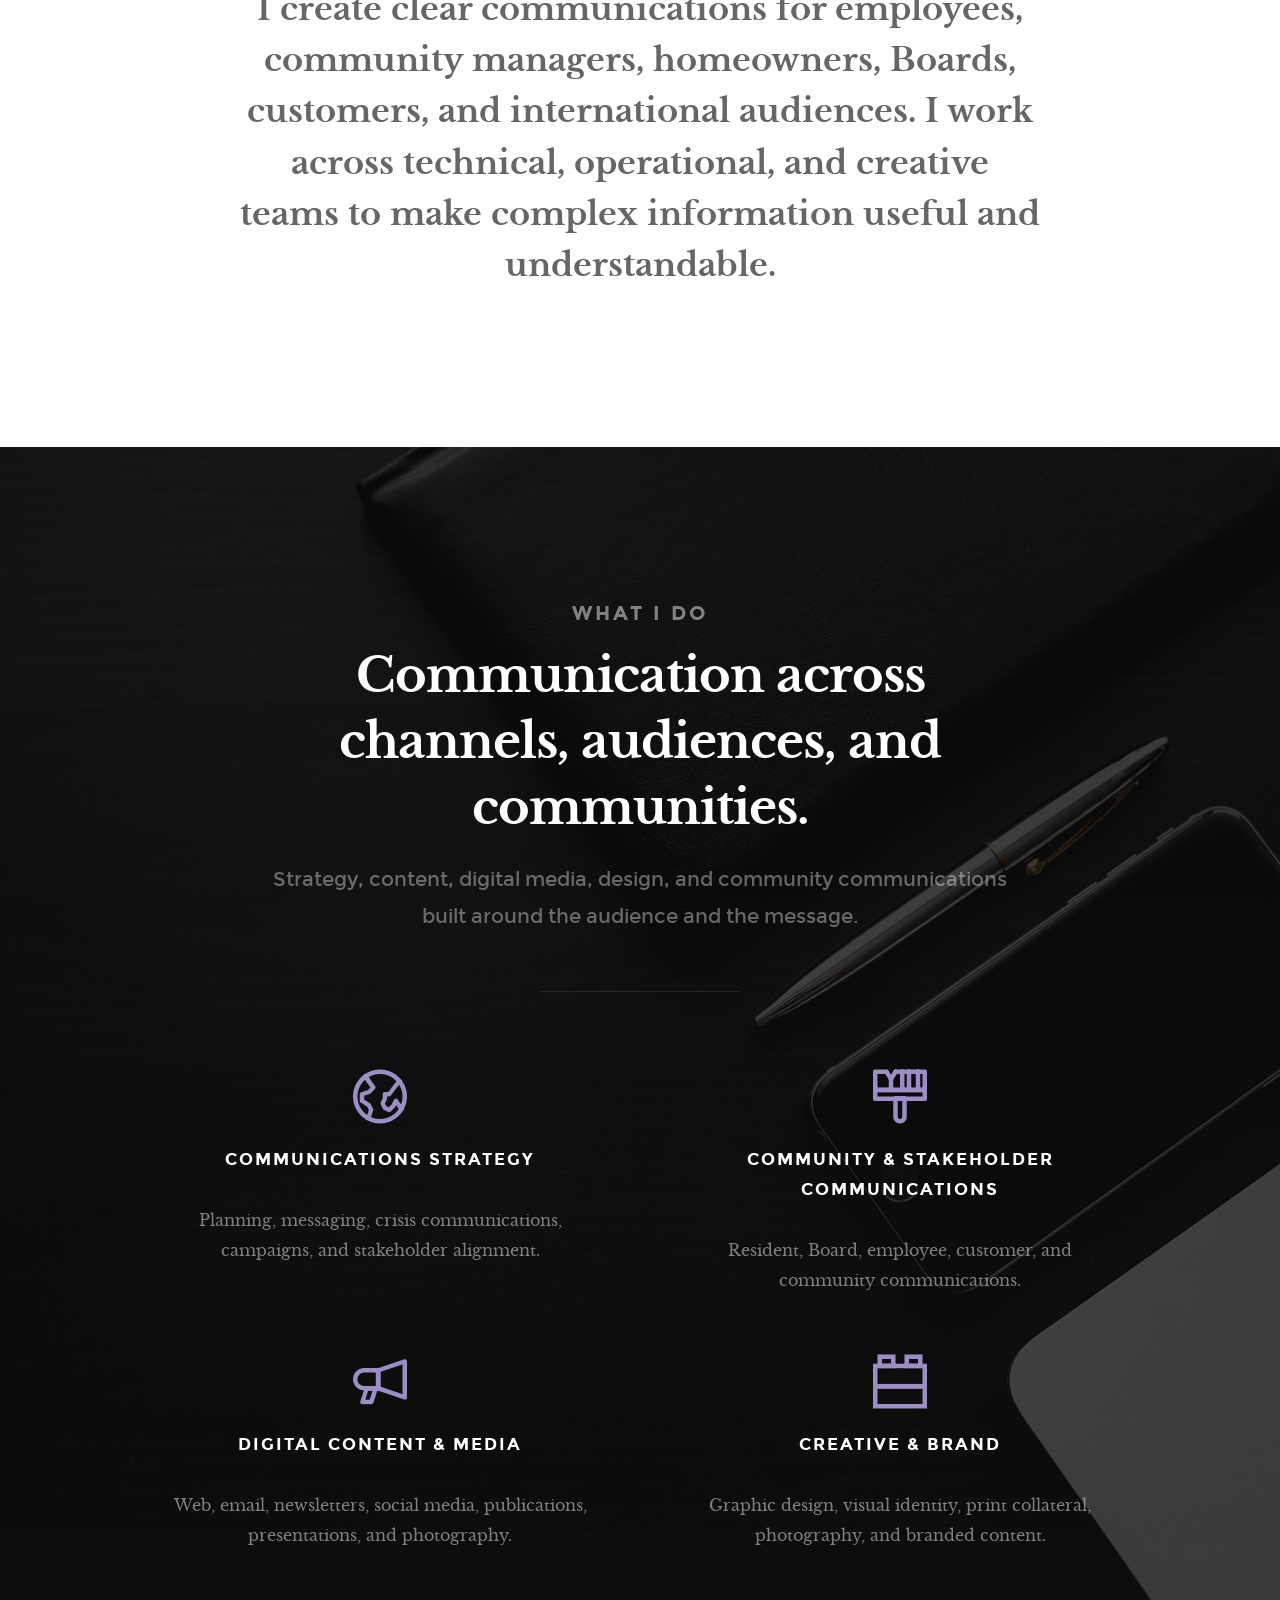
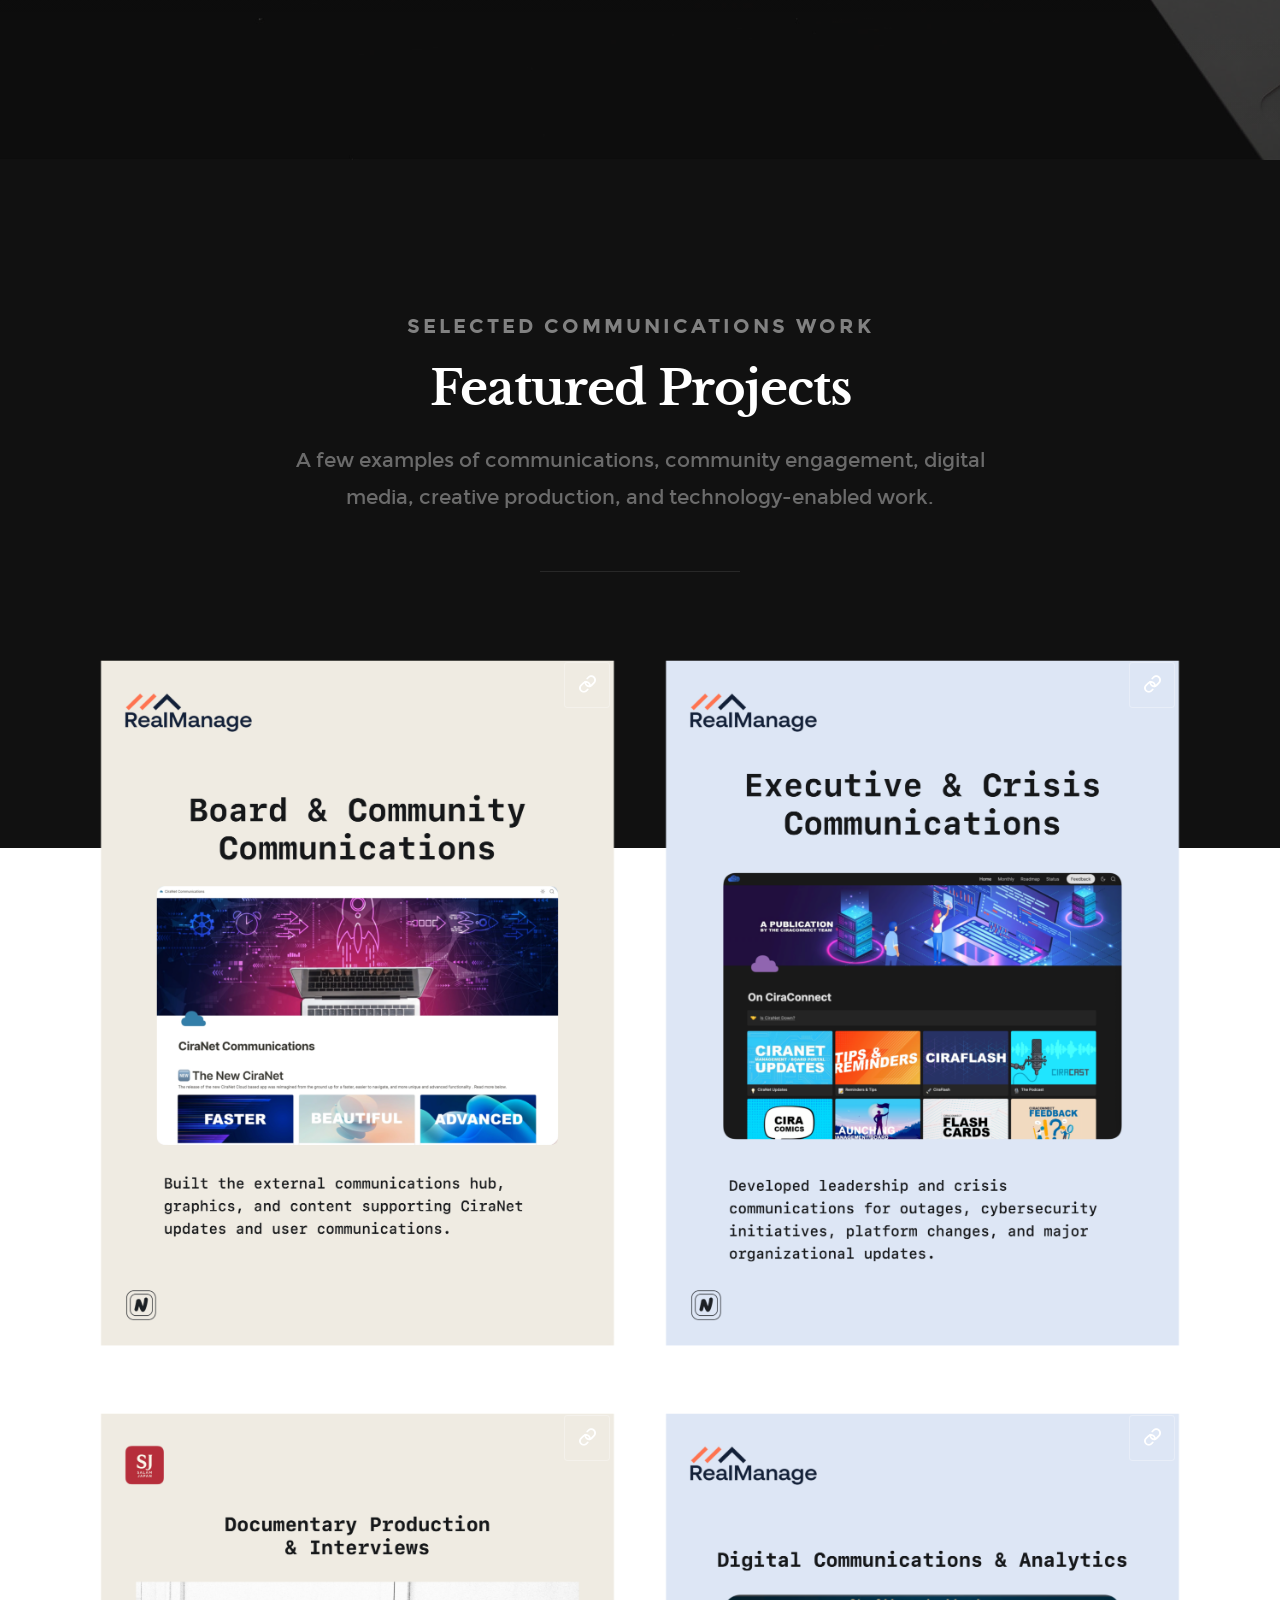
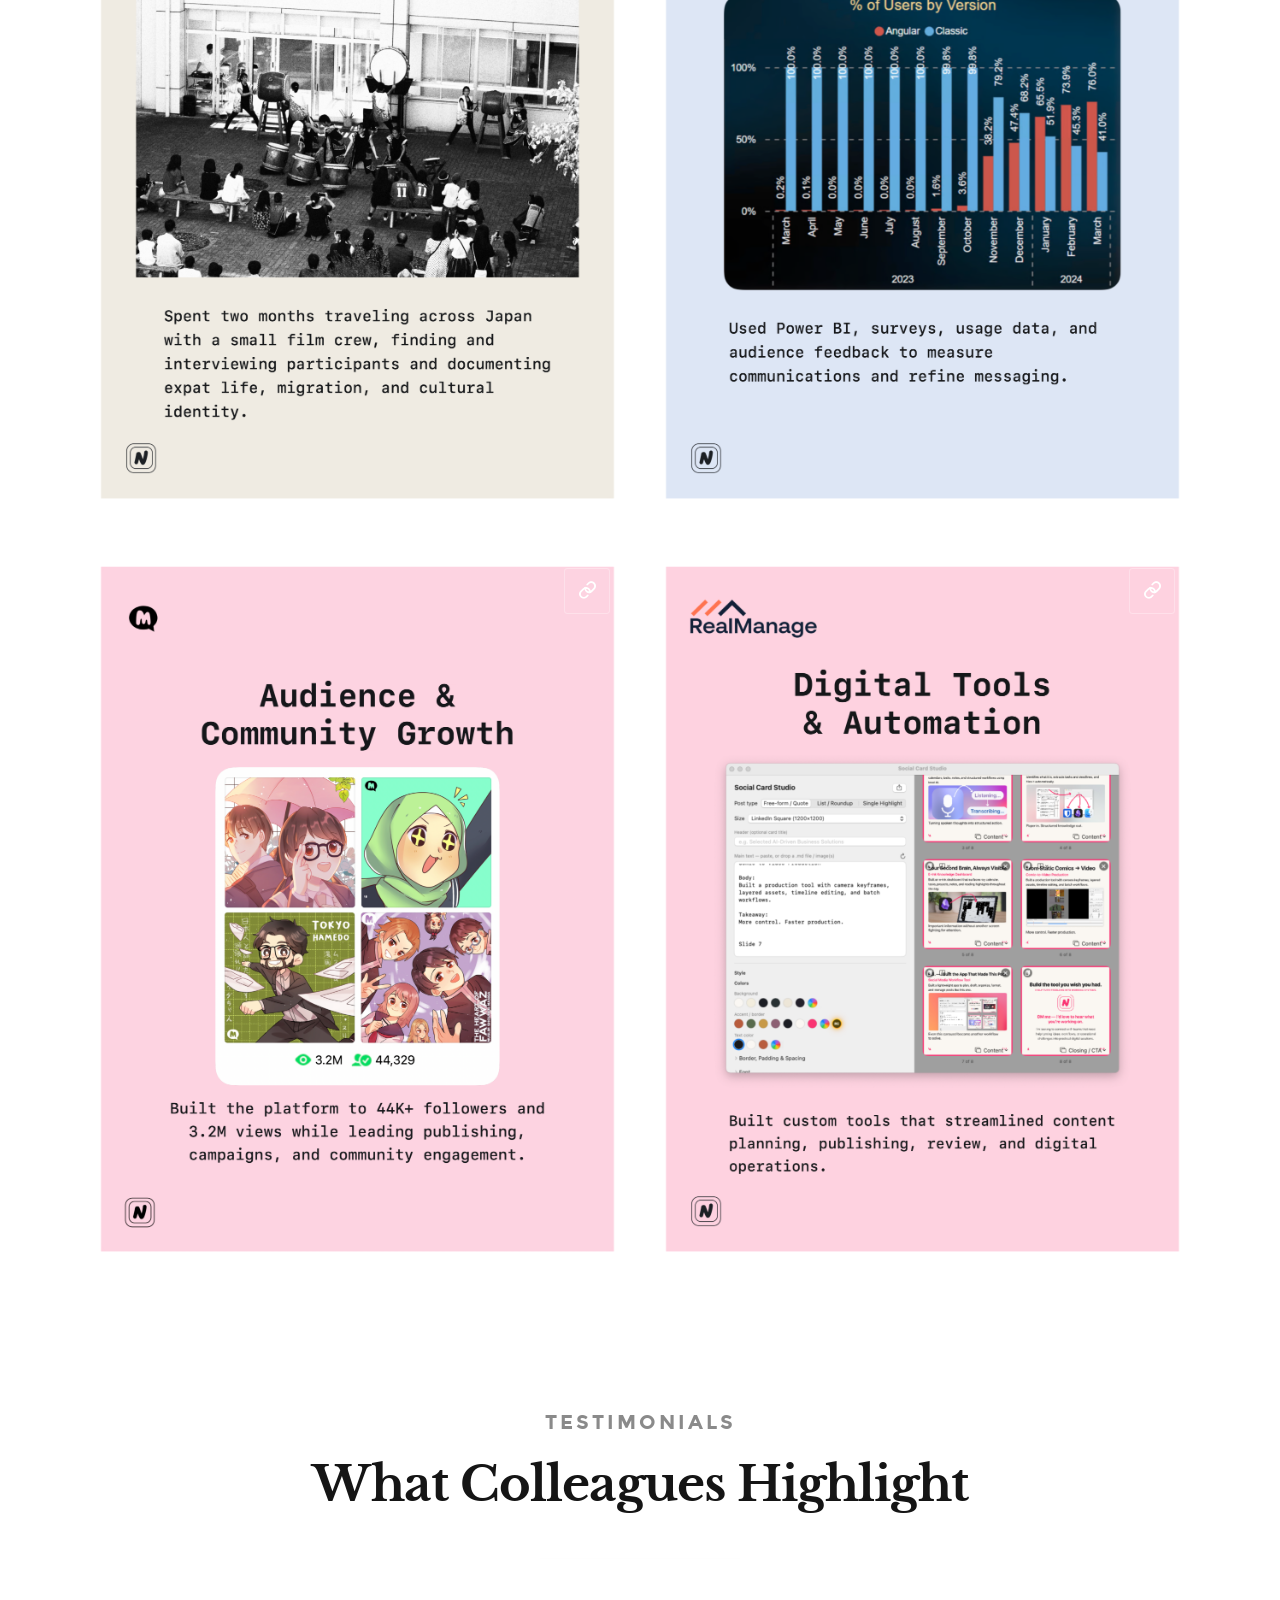
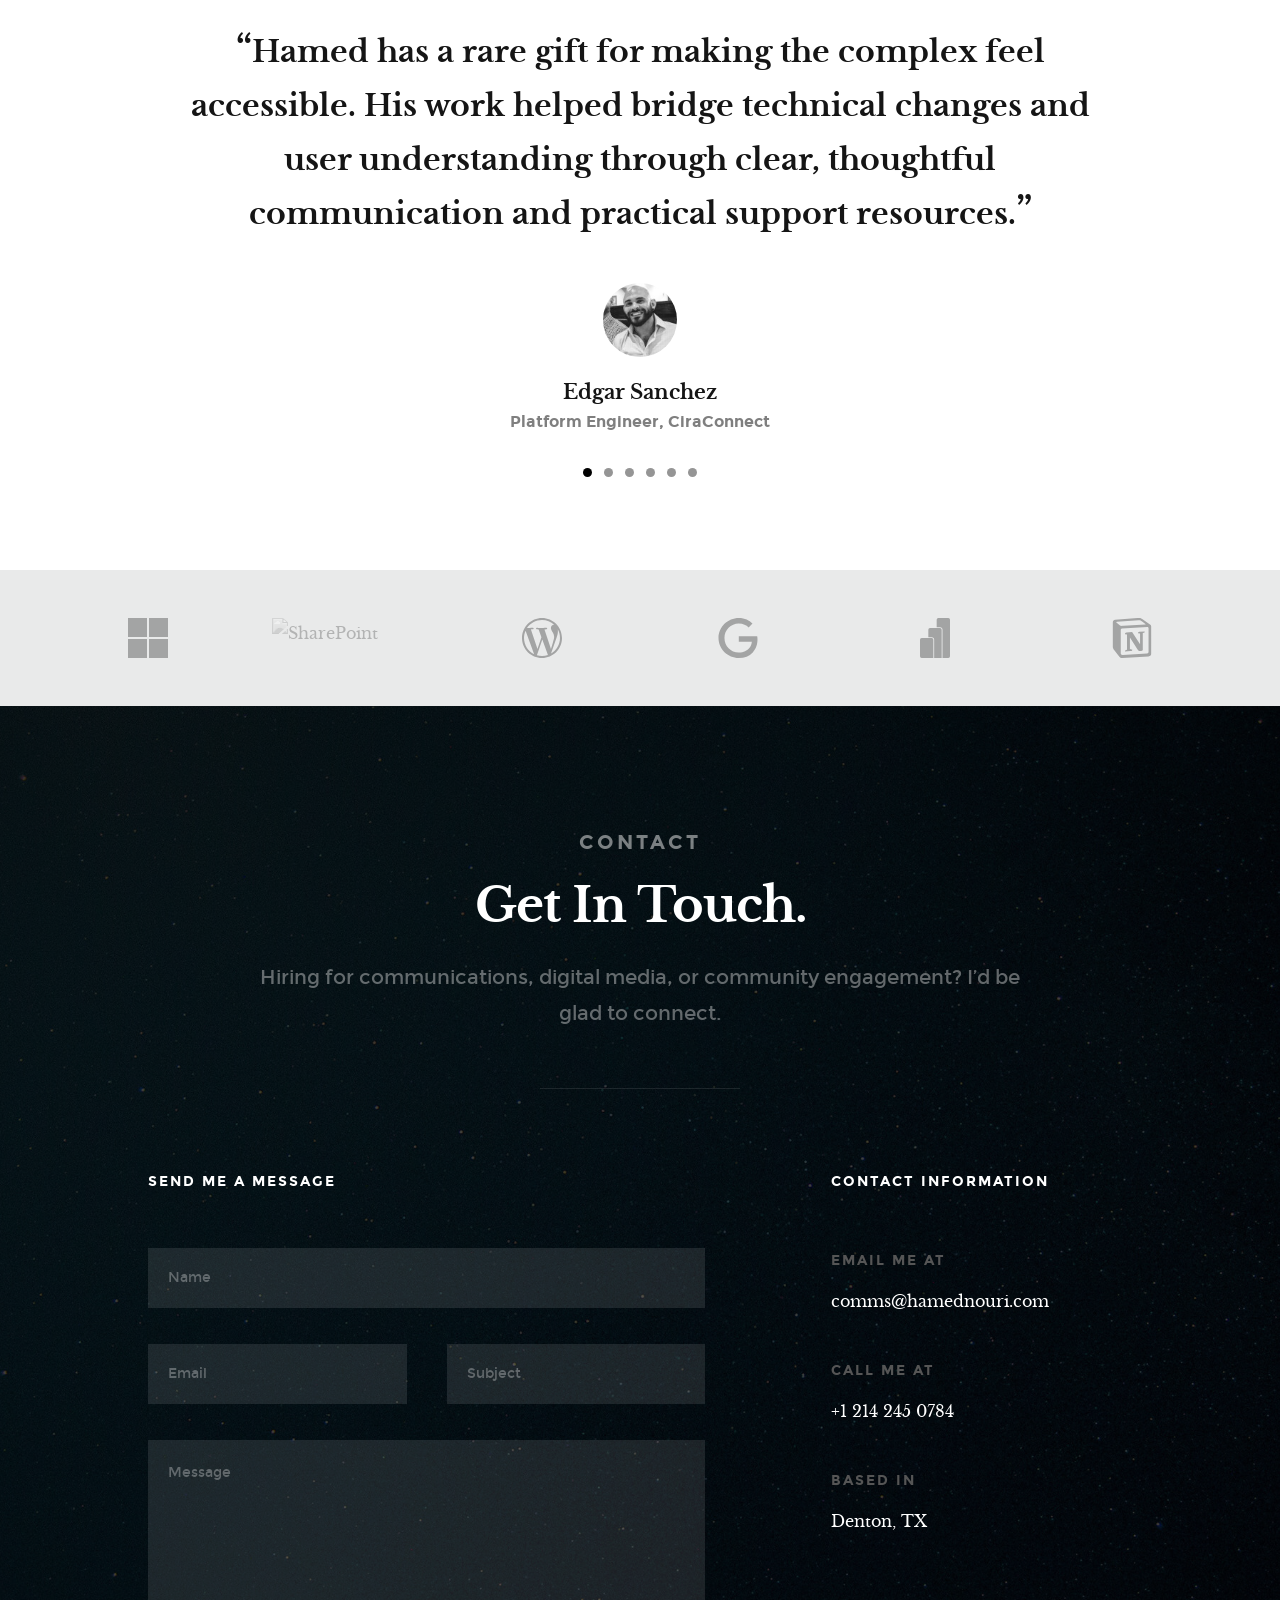
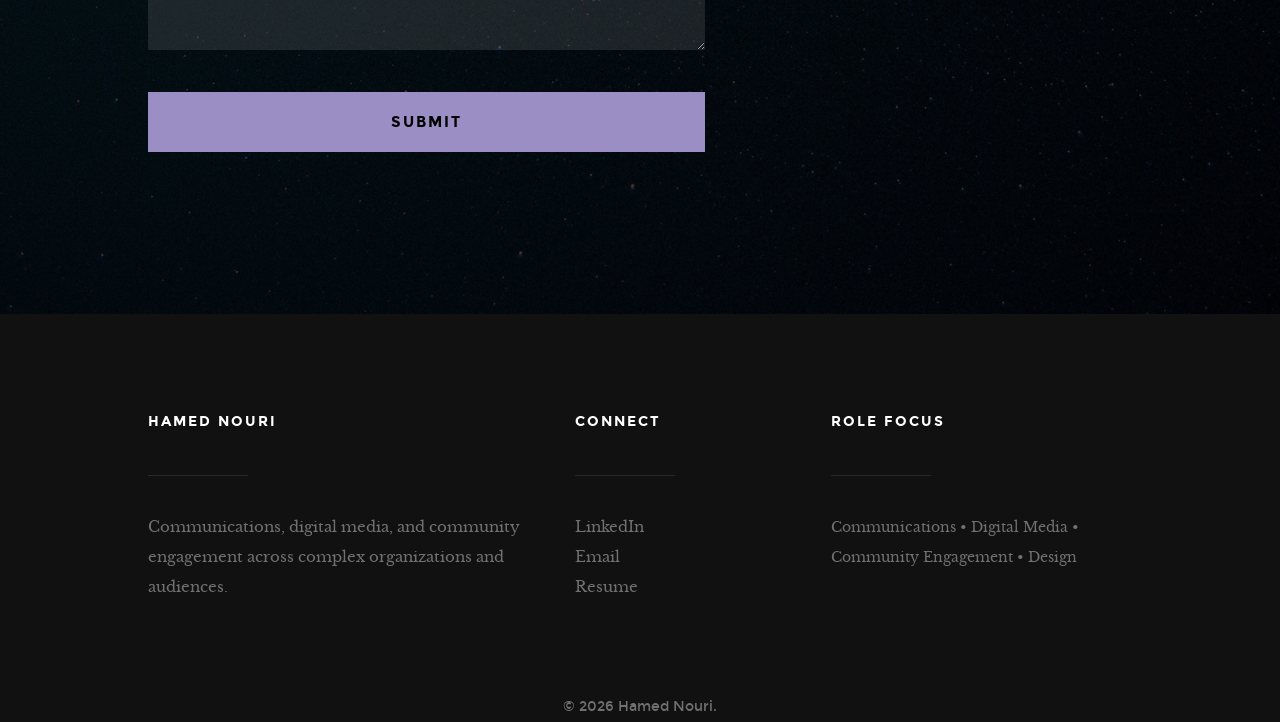
==== commit eb7711aa: "Add Matin Moghaddas testimonial" ====
--- a/index.html
+++ b/index.html
@@ -440,7 +440,17 @@
                     	</div>
                   </div>                 
              	</li>
-</ul> <!-- end slides -->
+               <li>
+                  <p>Hamed is a remarkably fast learner who consistently turns new knowledge into practical improvements that make a real impact on the team.</p> 
+                  <div class="testimonial-author">
+                    	<img src="assets/images/testimonials/testimonial-matin-moghaddas.png" alt="Dr. Matin Moghaddas, D.O.">
+                    	<div class="author-info">
+                    		Dr. Matin Moghaddas, D.O.
+                    		<span class="position">Hospitalist Physician &bull; Family Medicine Residency Faculty</span>
+                    	</div>
+                  </div>                 
+             	</li>
+            </ul> <!-- end slides -->
 
          </div> <!-- end testimonial-slider -->         
         
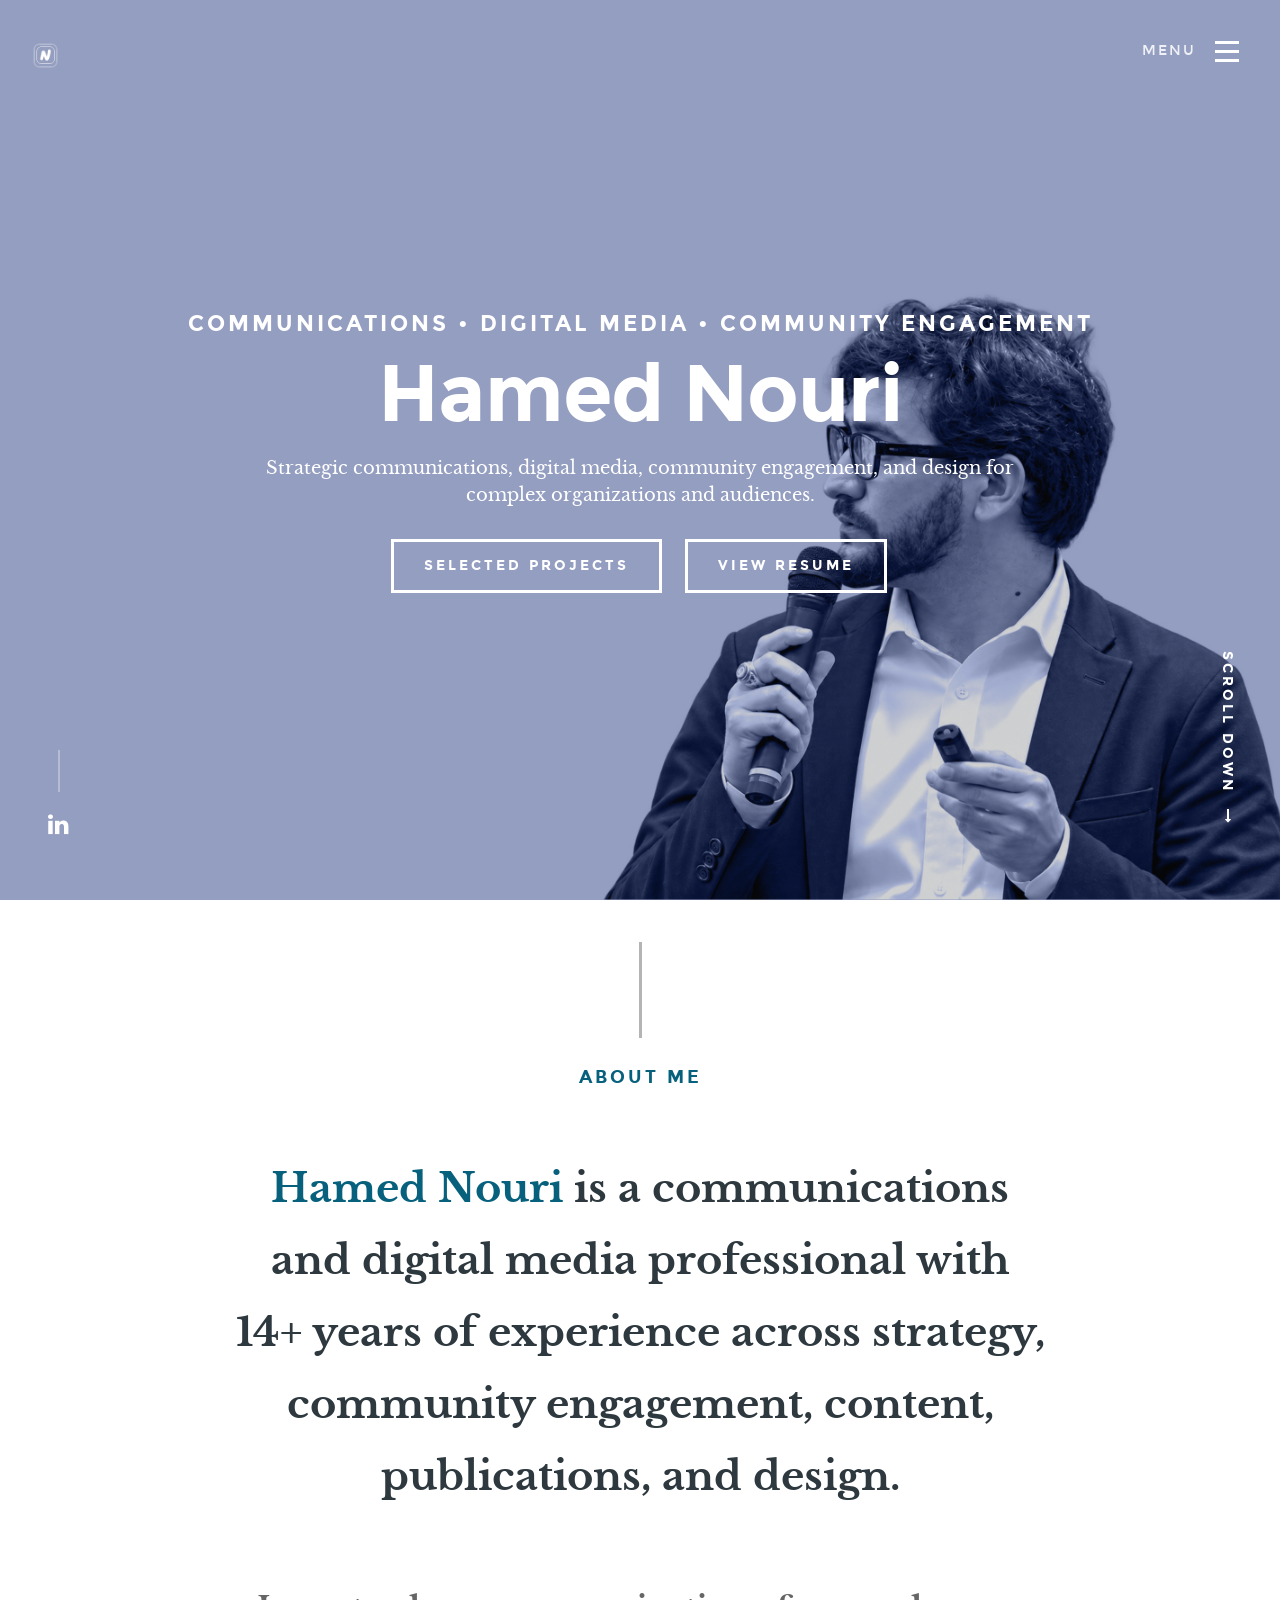
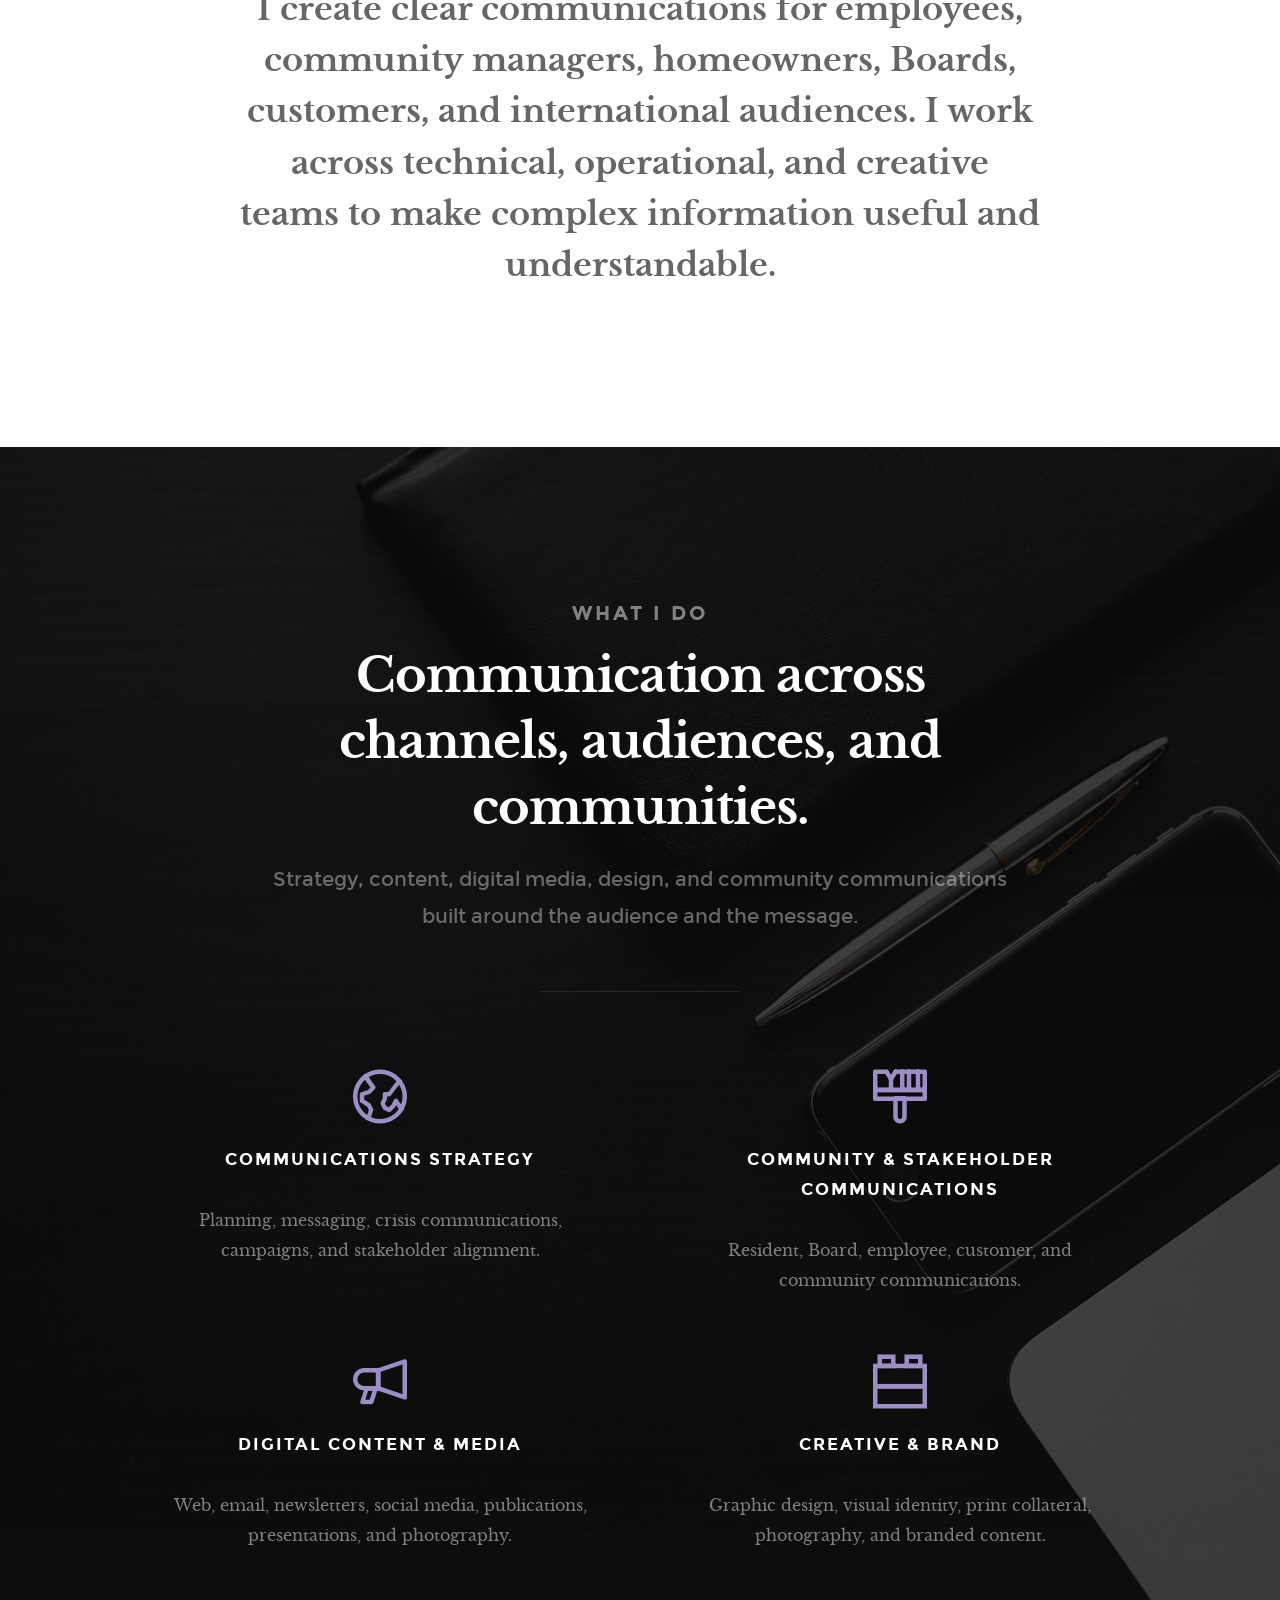
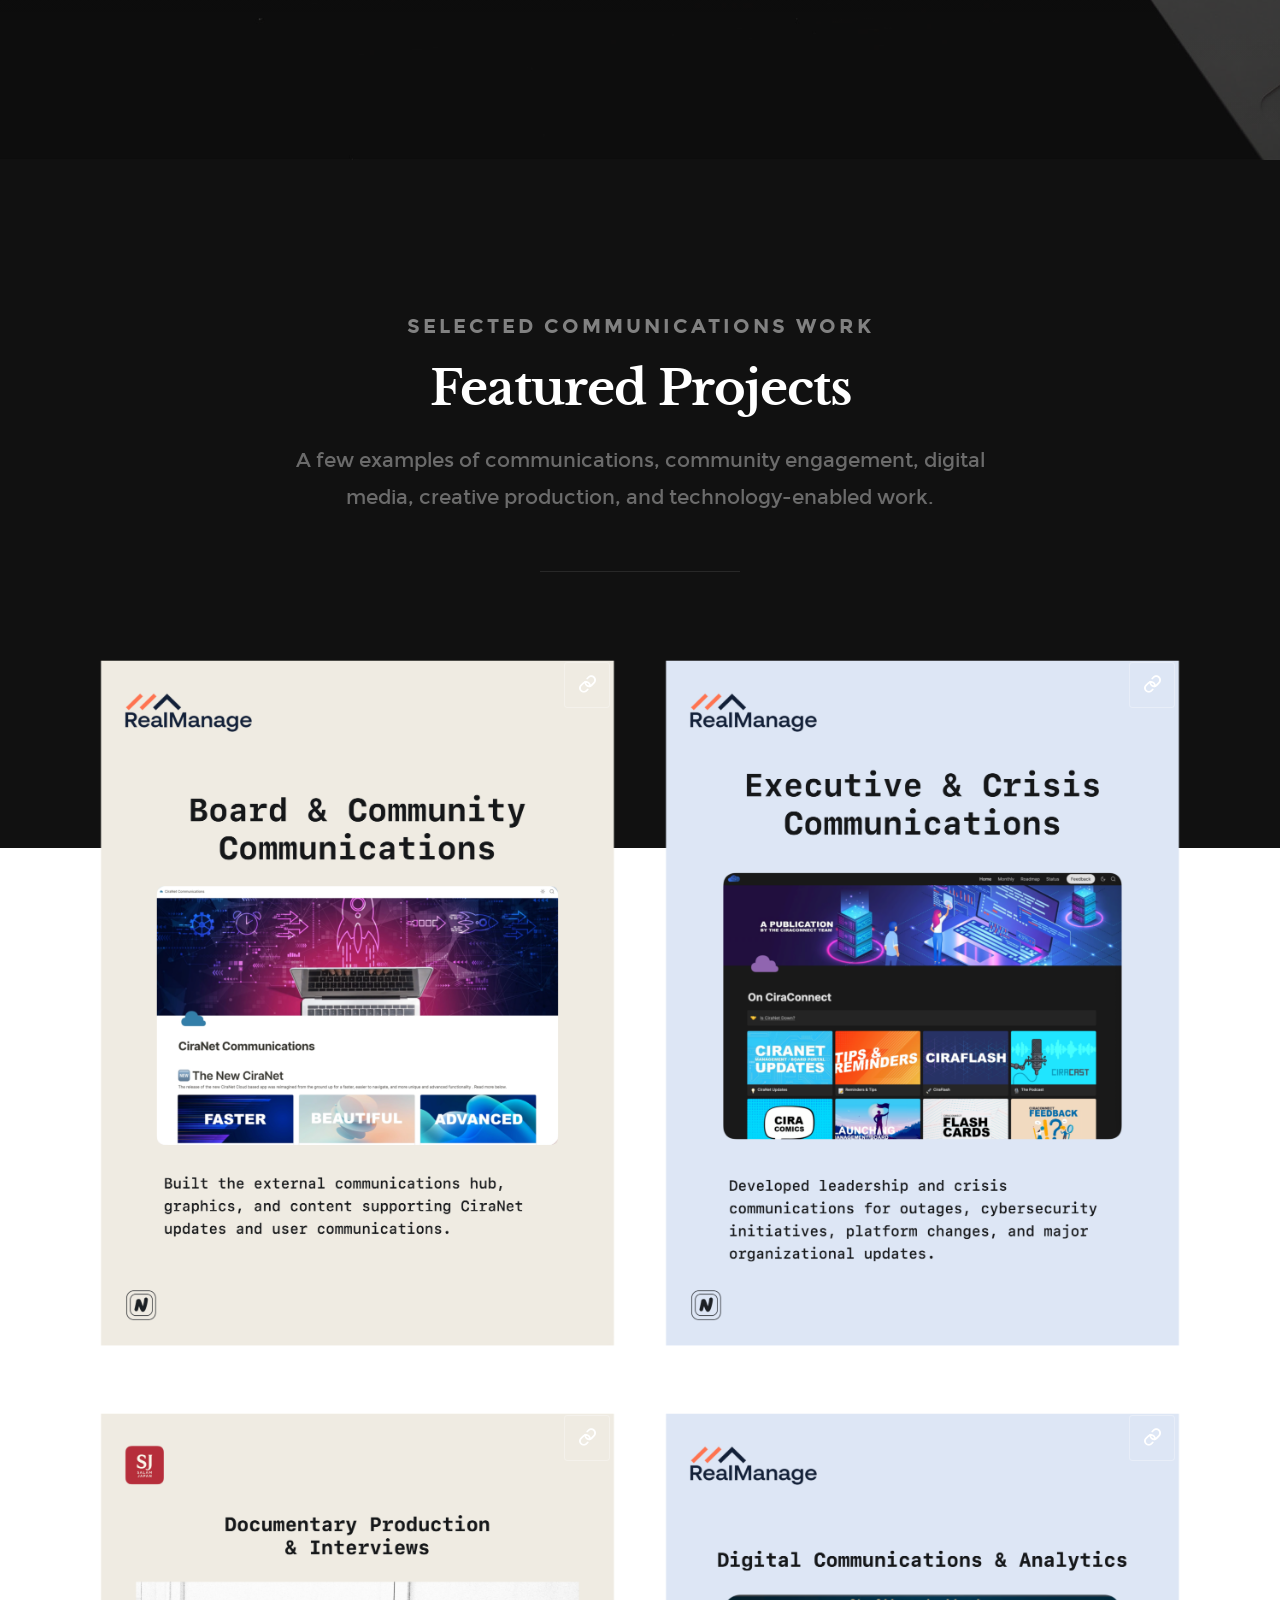
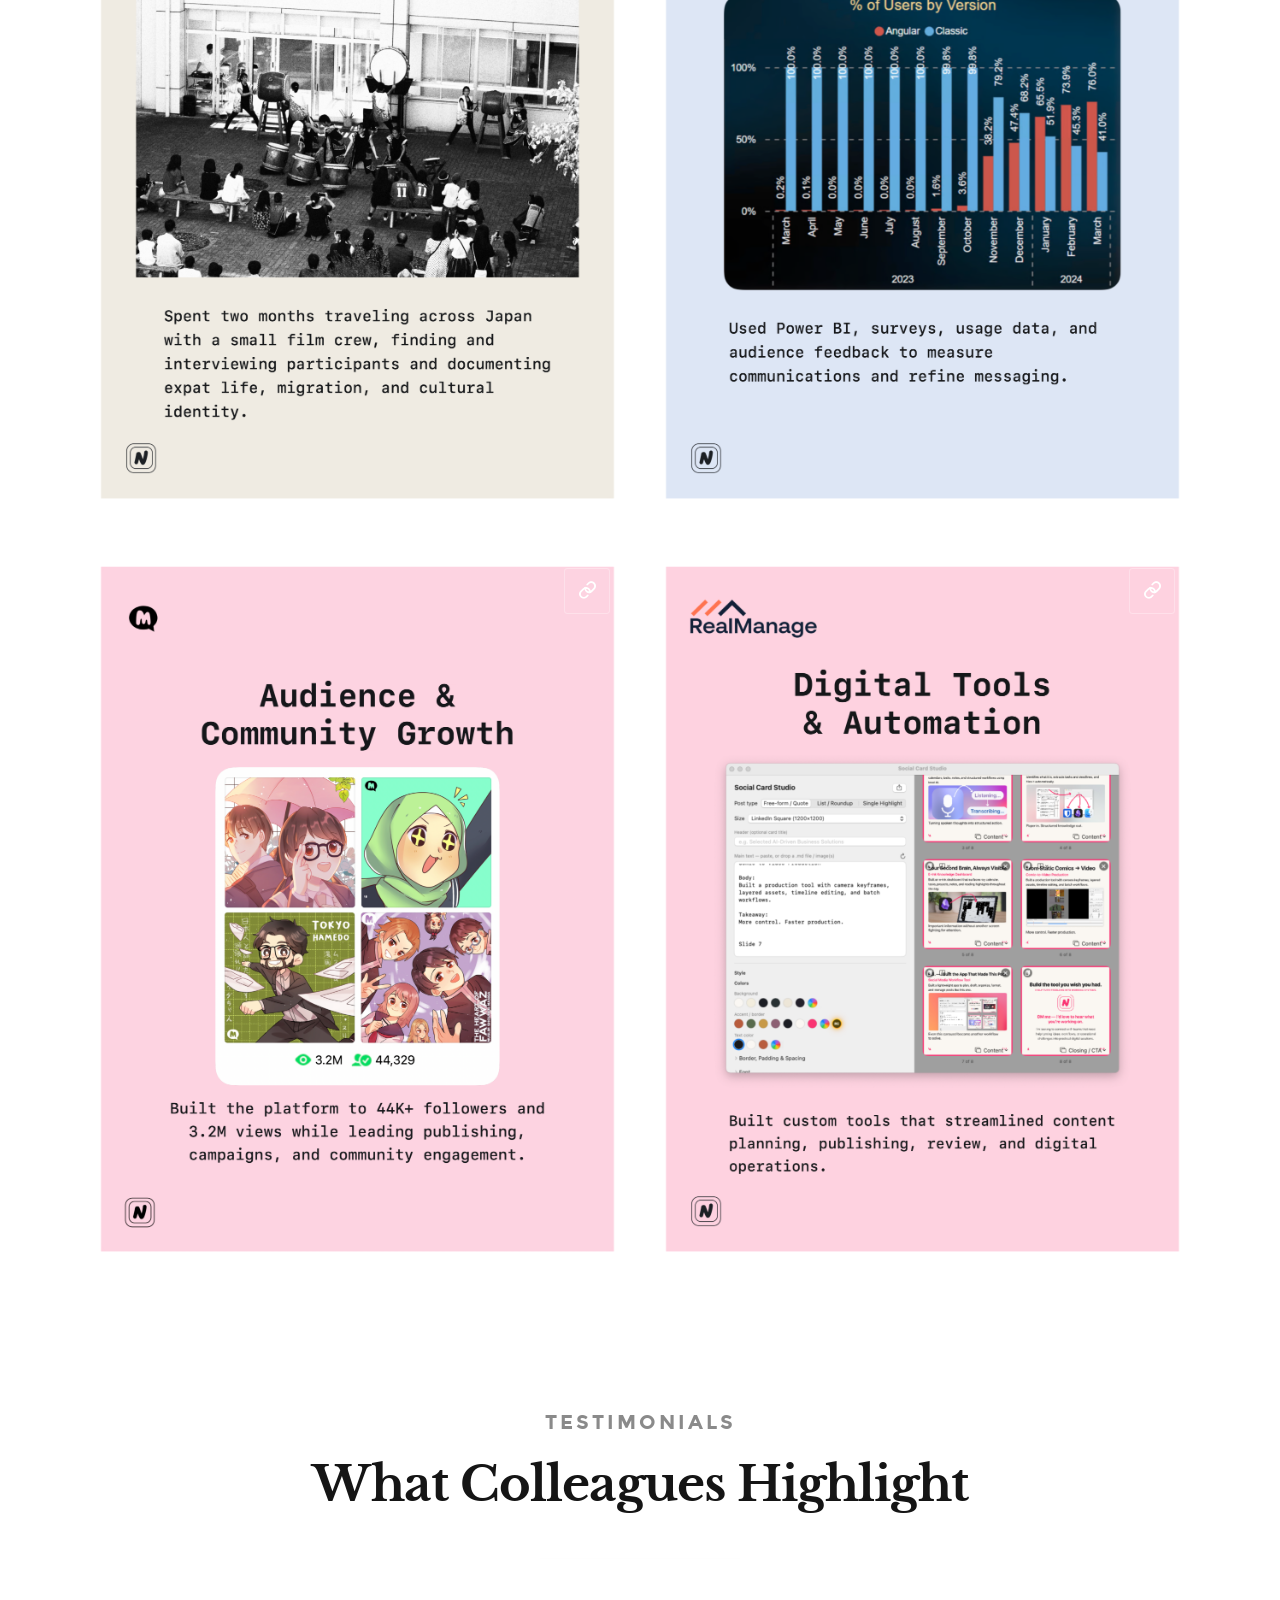
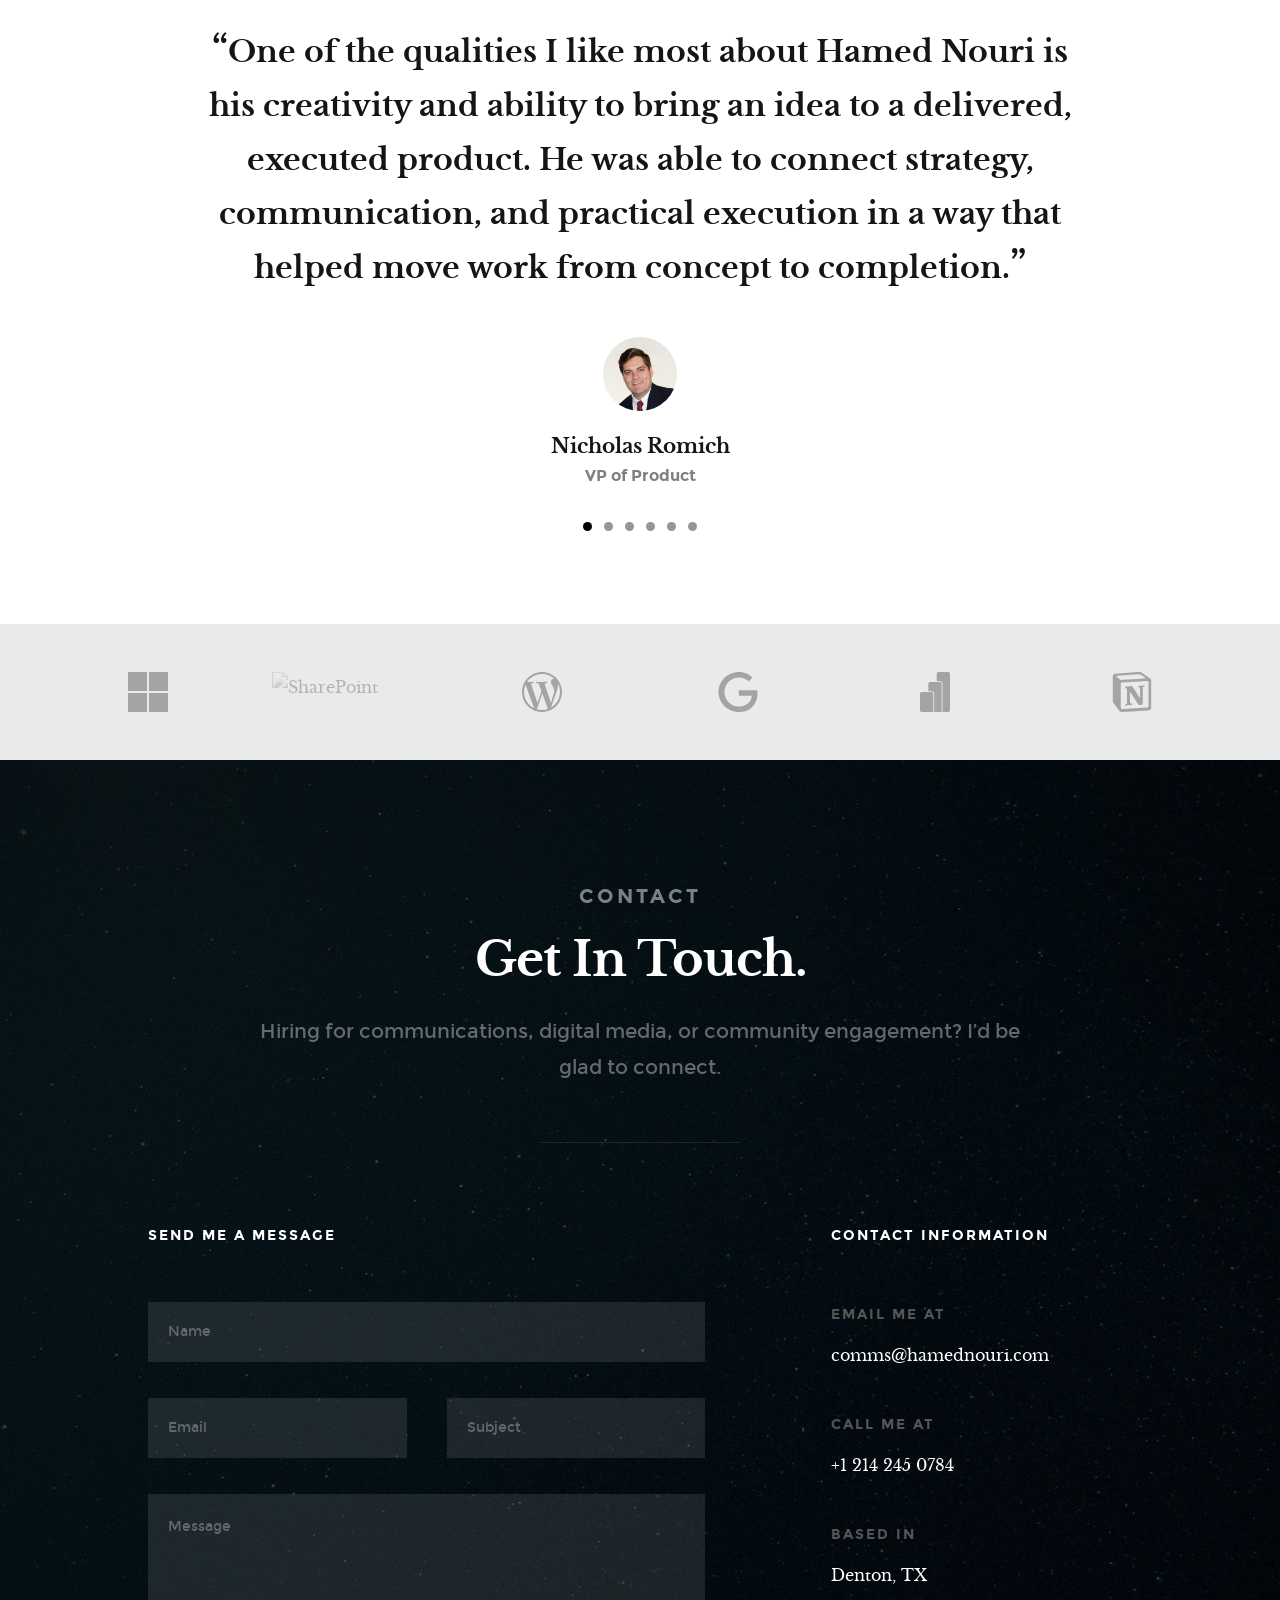
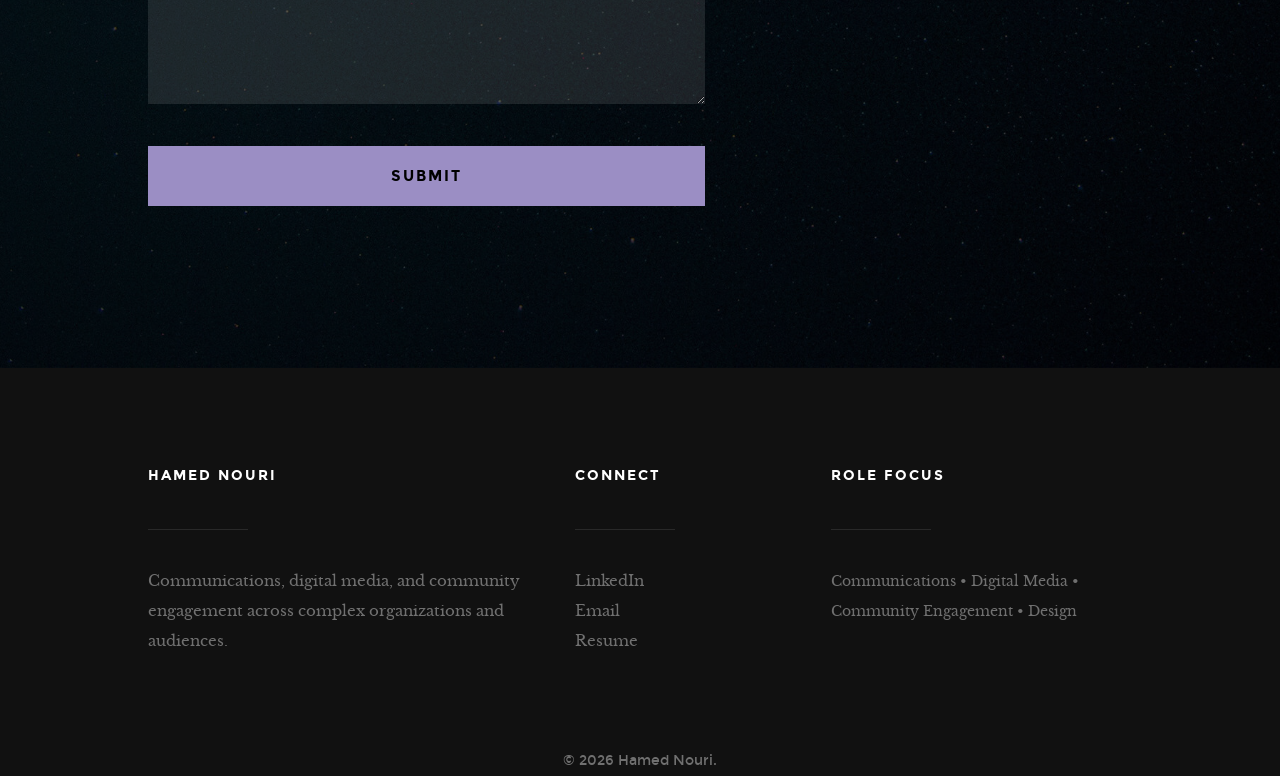
==== commit 62b79a15: "Reorder testimonials: Nick 1st, Edgar 2nd, Matin 3rd" ====
--- a/index.html
+++ b/index.html
@@ -390,7 +390,17 @@
          <div id="testimonial-slider" class="flex-slider animate-this">
 
             <ul class="slides">
-               <li>
+<li>
+                  <p>One of the qualities I like most about Hamed Nouri is his creativity and ability to bring an idea to a delivered, executed product. He was able to connect strategy, communication, and practical execution in a way that helped move work from concept to completion.</p> 
+                  <div class="testimonial-author">
+                    	<img src="images/testimonials/testimonial-nicholas-romich.jpg" alt="Nicholas Romich">
+                    	<div class="author-info">
+                    		Nicholas Romich
+                    		<span class="position">VP of Product</span>
+                    	</div>
+                  </div>                 
+             	</li>
+<li>
                   <p>Hamed has a rare gift for making the complex feel accessible. His work helped bridge technical changes and user understanding through clear, thoughtful communication and practical support resources.</p> 
                   <div class="testimonial-author">
                     	<img src="images/testimonials/testimonial-edgar-sanchez.png" alt="Edgar Sanchez">
@@ -400,7 +410,17 @@
                     	</div>
                   </div>                 
              	</li>
-               <li>
+<li>
+                  <p>Hamed is a remarkably fast learner who consistently turns new knowledge into practical improvements that make a real impact on the team.</p> 
+                  <div class="testimonial-author">
+                    	<img src="assets/images/testimonials/testimonial-matin-moghaddas.png" alt="Dr. Matin Moghaddas, D.O.">
+                    	<div class="author-info">
+                    		Dr. Matin Moghaddas, D.O.
+                    		<span class="position">Hospitalist Physician &bull; Family Medicine Residency Faculty</span>
+                    	</div>
+                  </div>                 
+             	</li>
+<li>
                   <p>His clear, timely communications were a major reason the transition went so smoothly. He helped manage timelines, gather feedback, create training materials, and keep stakeholders aligned.</p> 
                   <div class="testimonial-author">
                     	<img src="images/testimonials/testimonial-daniel-yoes.png" alt="Daniel Yoes">
@@ -410,7 +430,7 @@
                     	</div>
                   </div>                 
              	</li>
-               <li>
+<li>
                   <p>Hamed's communications were critical in allowing for that success. His work helped users understand what was changing, what to expect, and what to do next throughout a complex software transition.</p> 
                   <div class="testimonial-author">
                     	<img src="assets/images/testimonials/testimonial-cheryl-veldman.png" alt="Cheryl Veldman">
@@ -420,33 +440,13 @@
                     	</div>
                   </div>                 
              	</li>
-               <li>
+<li>
                   <p>He filled a vital gap between product development and informing the user base, creating communications and support resources that helped people understand what was changing and what to do next.</p> 
                   <div class="testimonial-author">
                     	<img src="assets/images/testimonials/testimonial-timothy-crawford.svg" alt="Timothy Crawford">
                     	<div class="author-info">
                     		Timothy Crawford
                     		<span class="position">Transition Account Manager, CiraConnect</span>
-                    	</div>
-                  </div>                 
-             	</li>
-               <li>
-                  <p>One of the qualities I like most about Hamed Nouri is his creativity and ability to bring an idea to a delivered, executed product. He was able to connect strategy, communication, and practical execution in a way that helped move work from concept to completion.</p> 
-                  <div class="testimonial-author">
-                    	<img src="images/testimonials/testimonial-nicholas-romich.jpg" alt="Nicholas Romich">
-                    	<div class="author-info">
-                    		Nicholas Romich
-                    		<span class="position">VP of Product</span>
-                    	</div>
-                  </div>                 
-             	</li>
-               <li>
-                  <p>Hamed is a remarkably fast learner who consistently turns new knowledge into practical improvements that make a real impact on the team.</p> 
-                  <div class="testimonial-author">
-                    	<img src="assets/images/testimonials/testimonial-matin-moghaddas.png" alt="Dr. Matin Moghaddas, D.O.">
-                    	<div class="author-info">
-                    		Dr. Matin Moghaddas, D.O.
-                    		<span class="position">Hospitalist Physician &bull; Family Medicine Residency Faculty</span>
                     	</div>
                   </div>                 
              	</li>
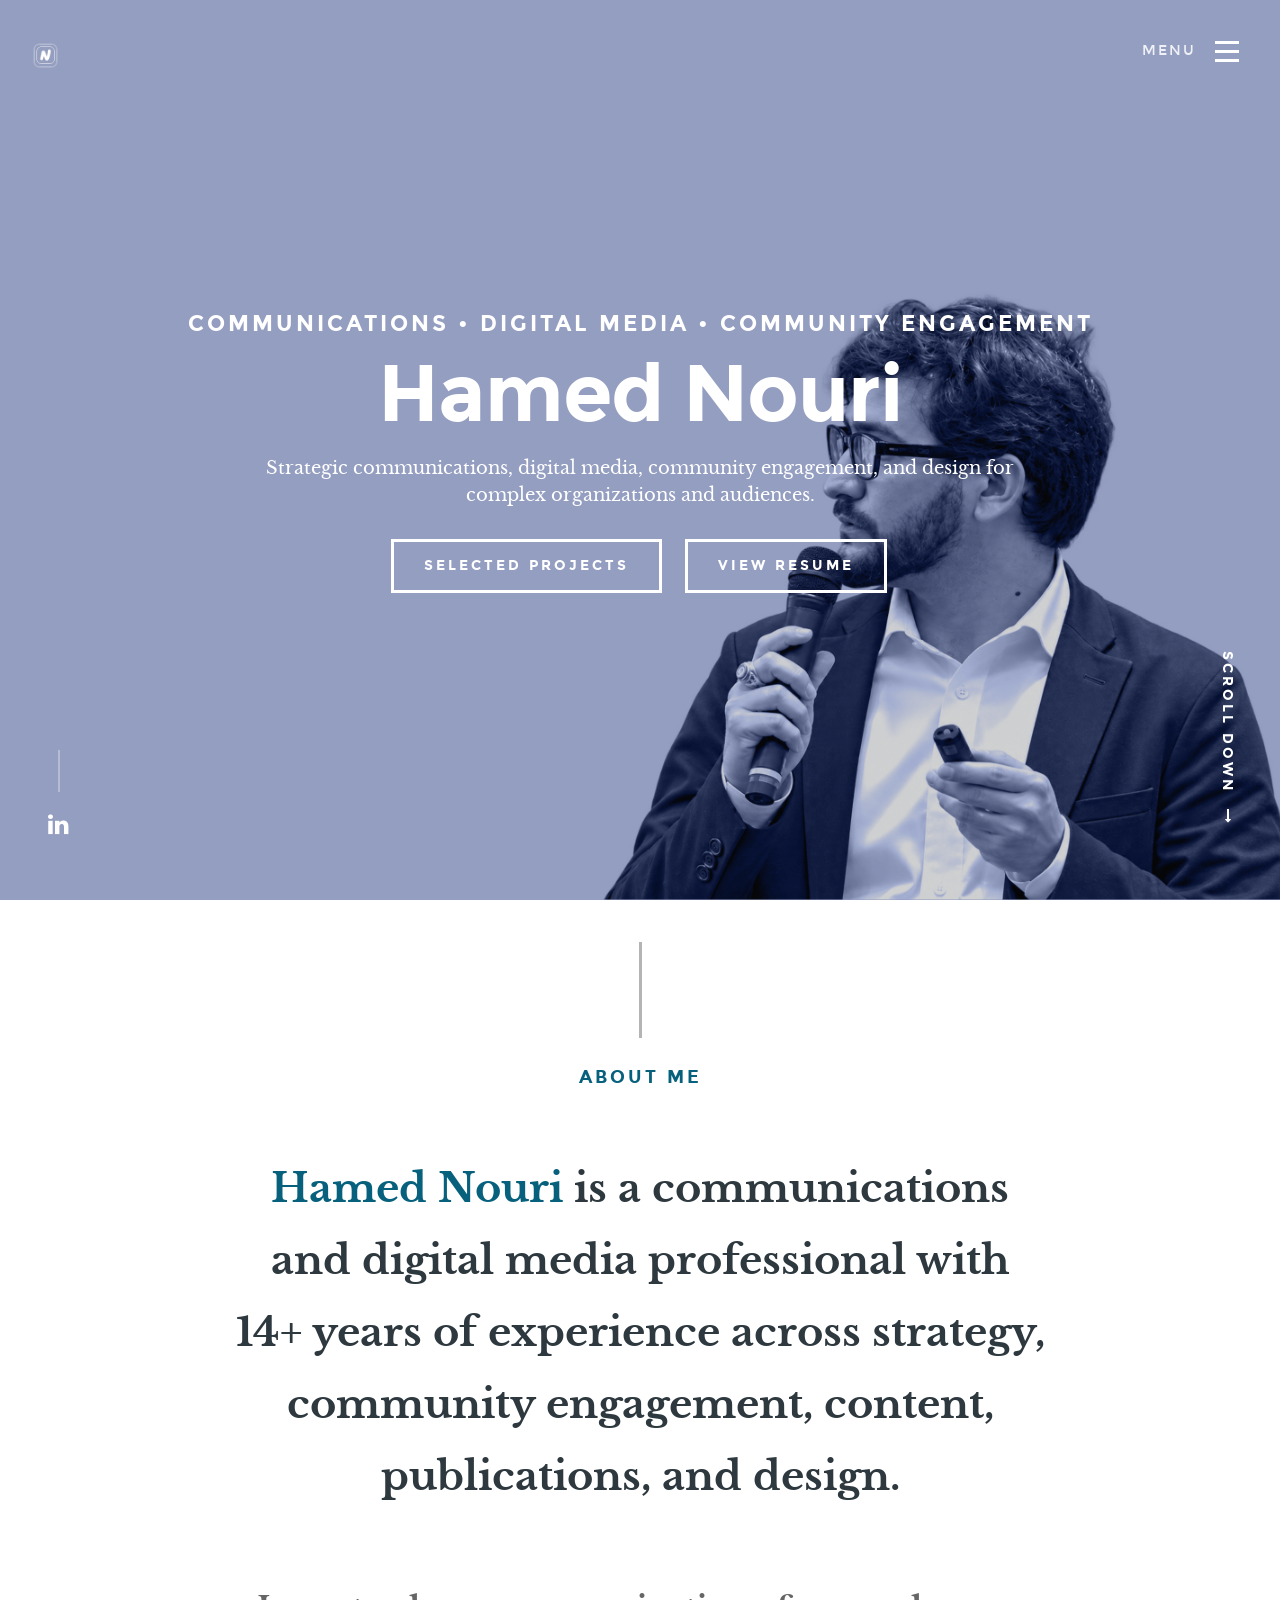
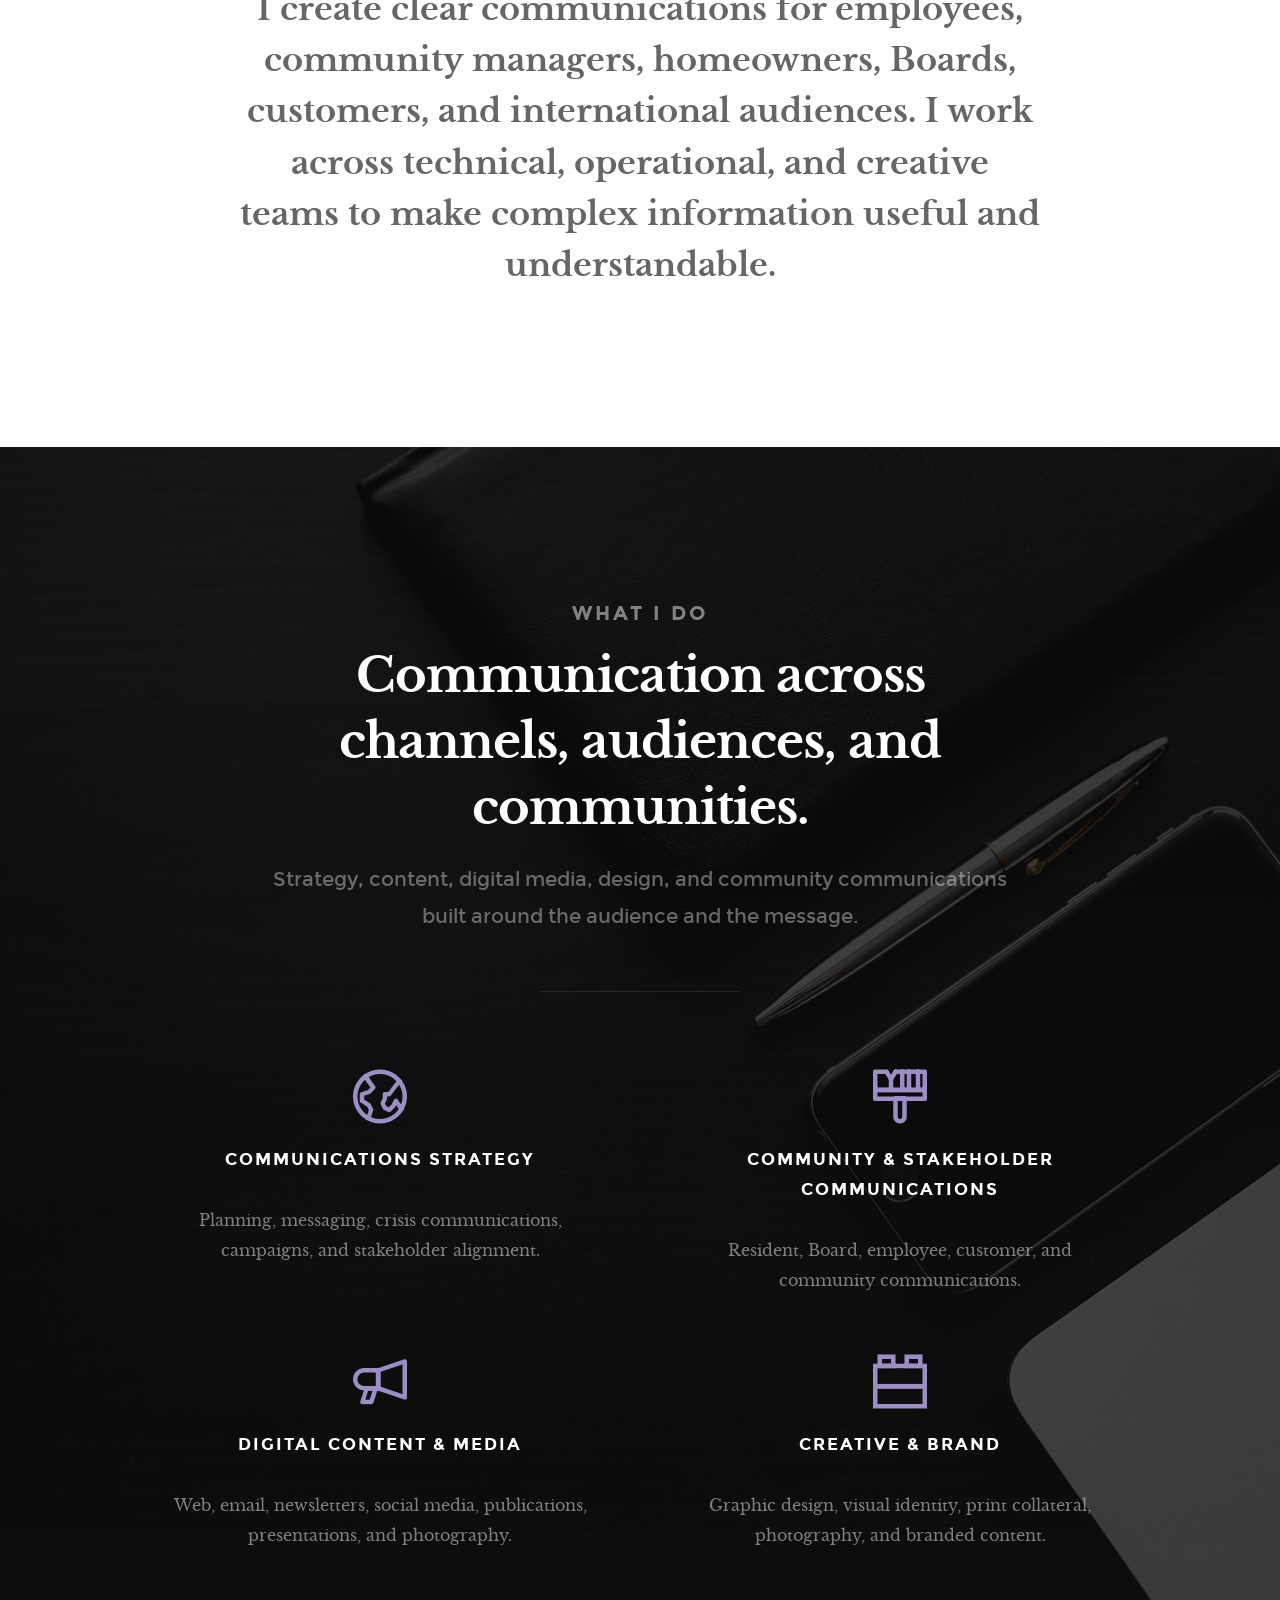
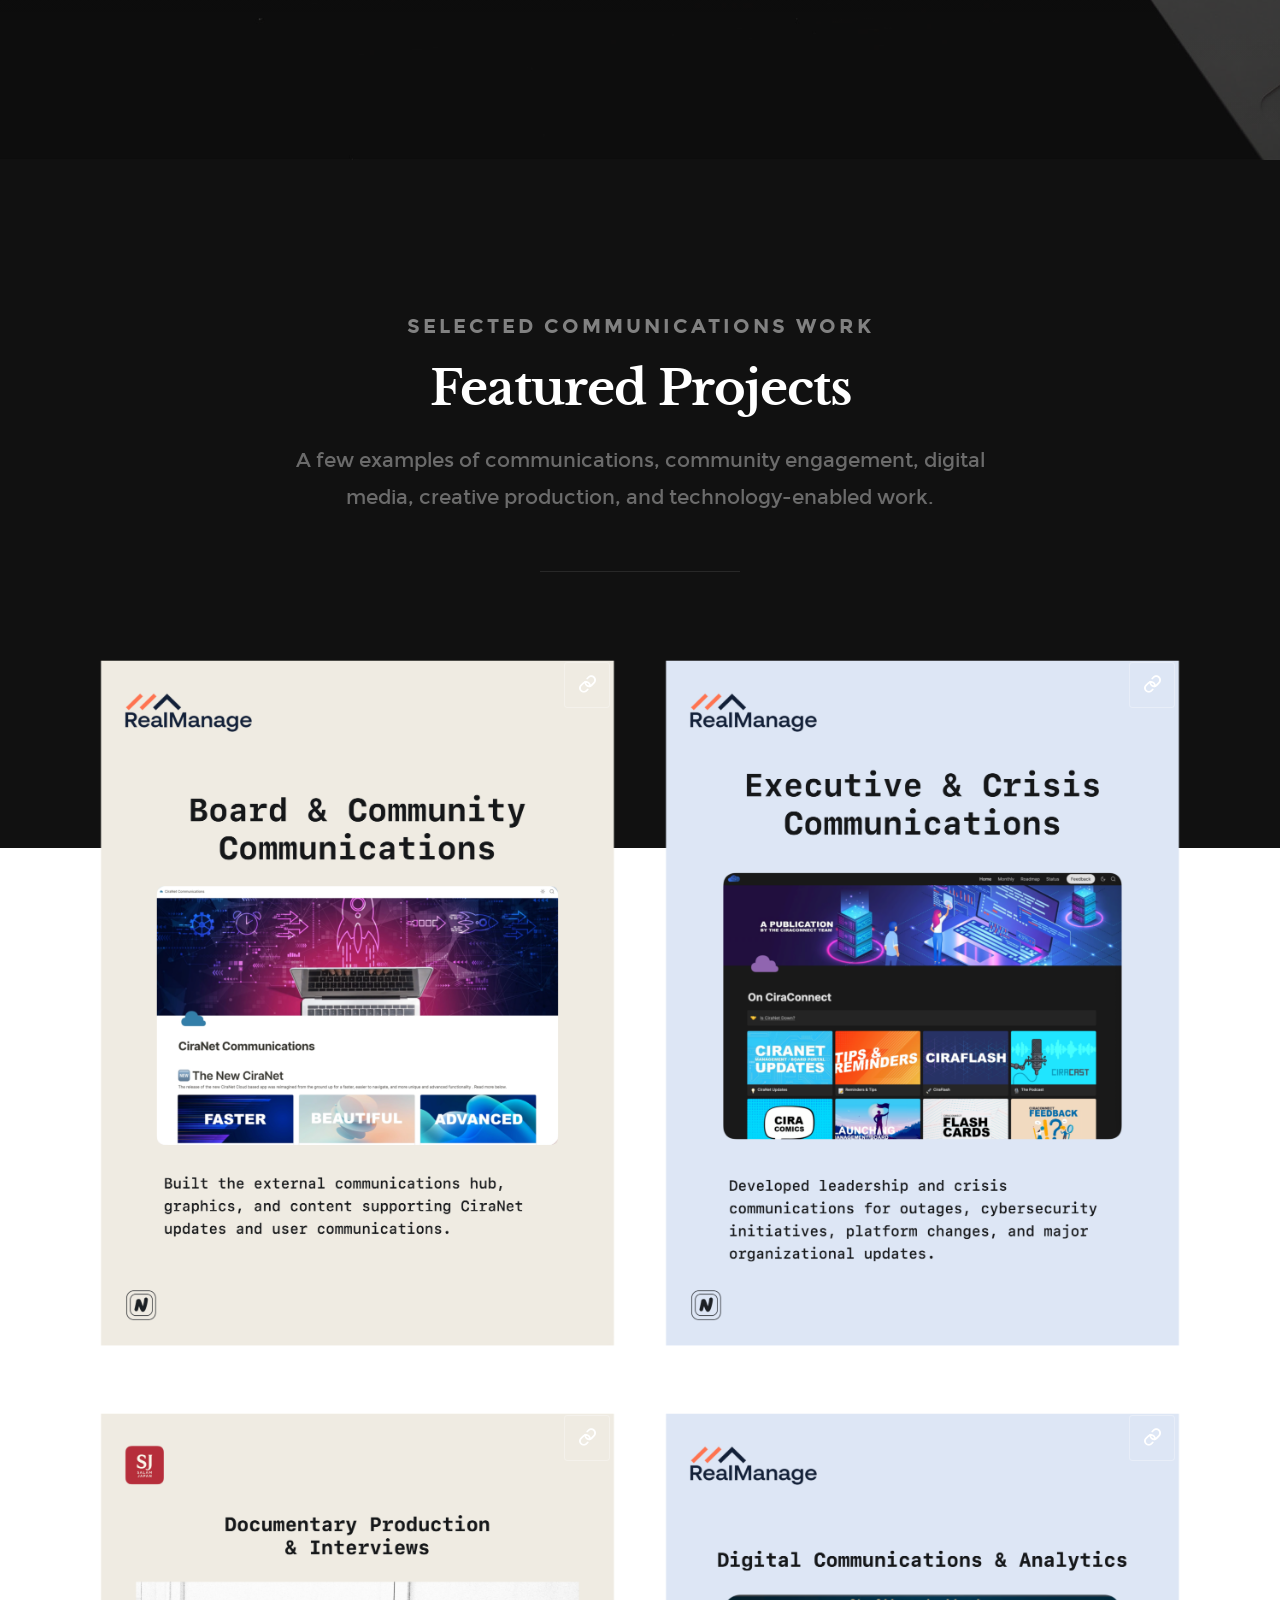
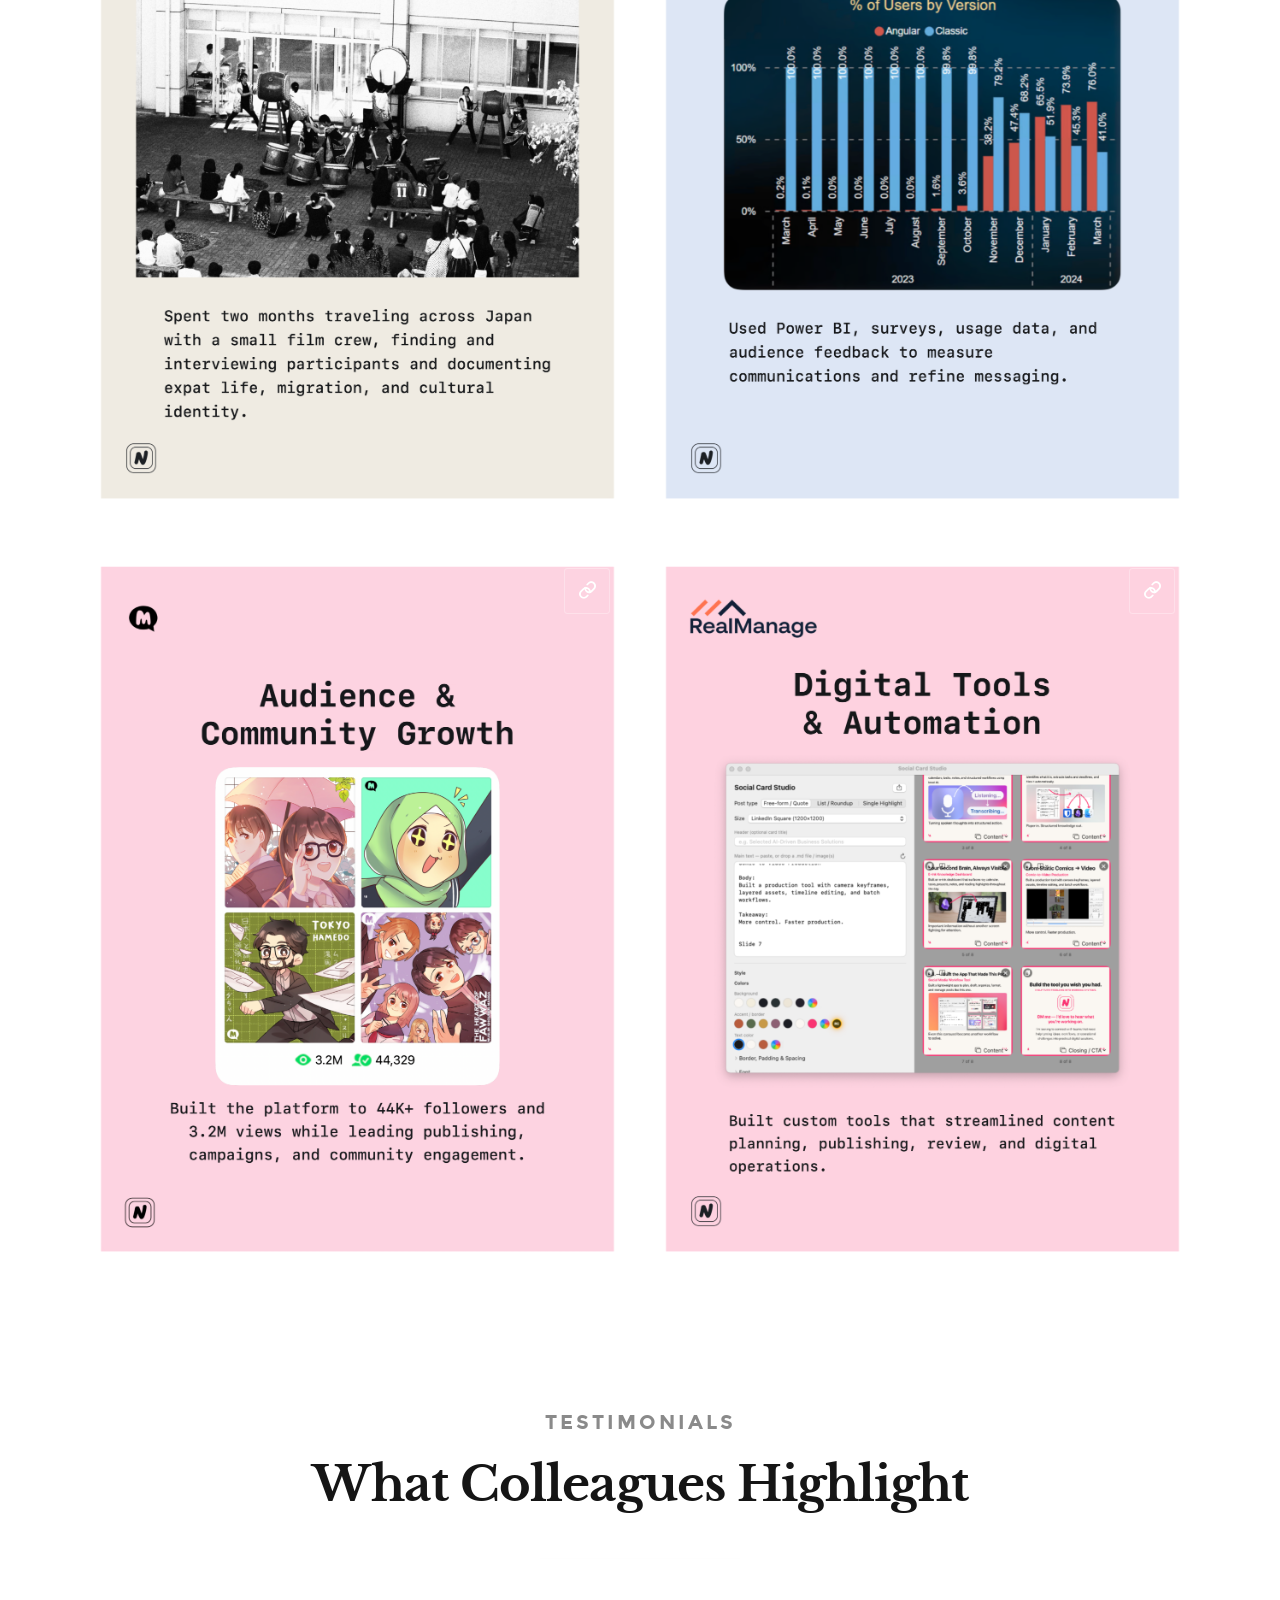
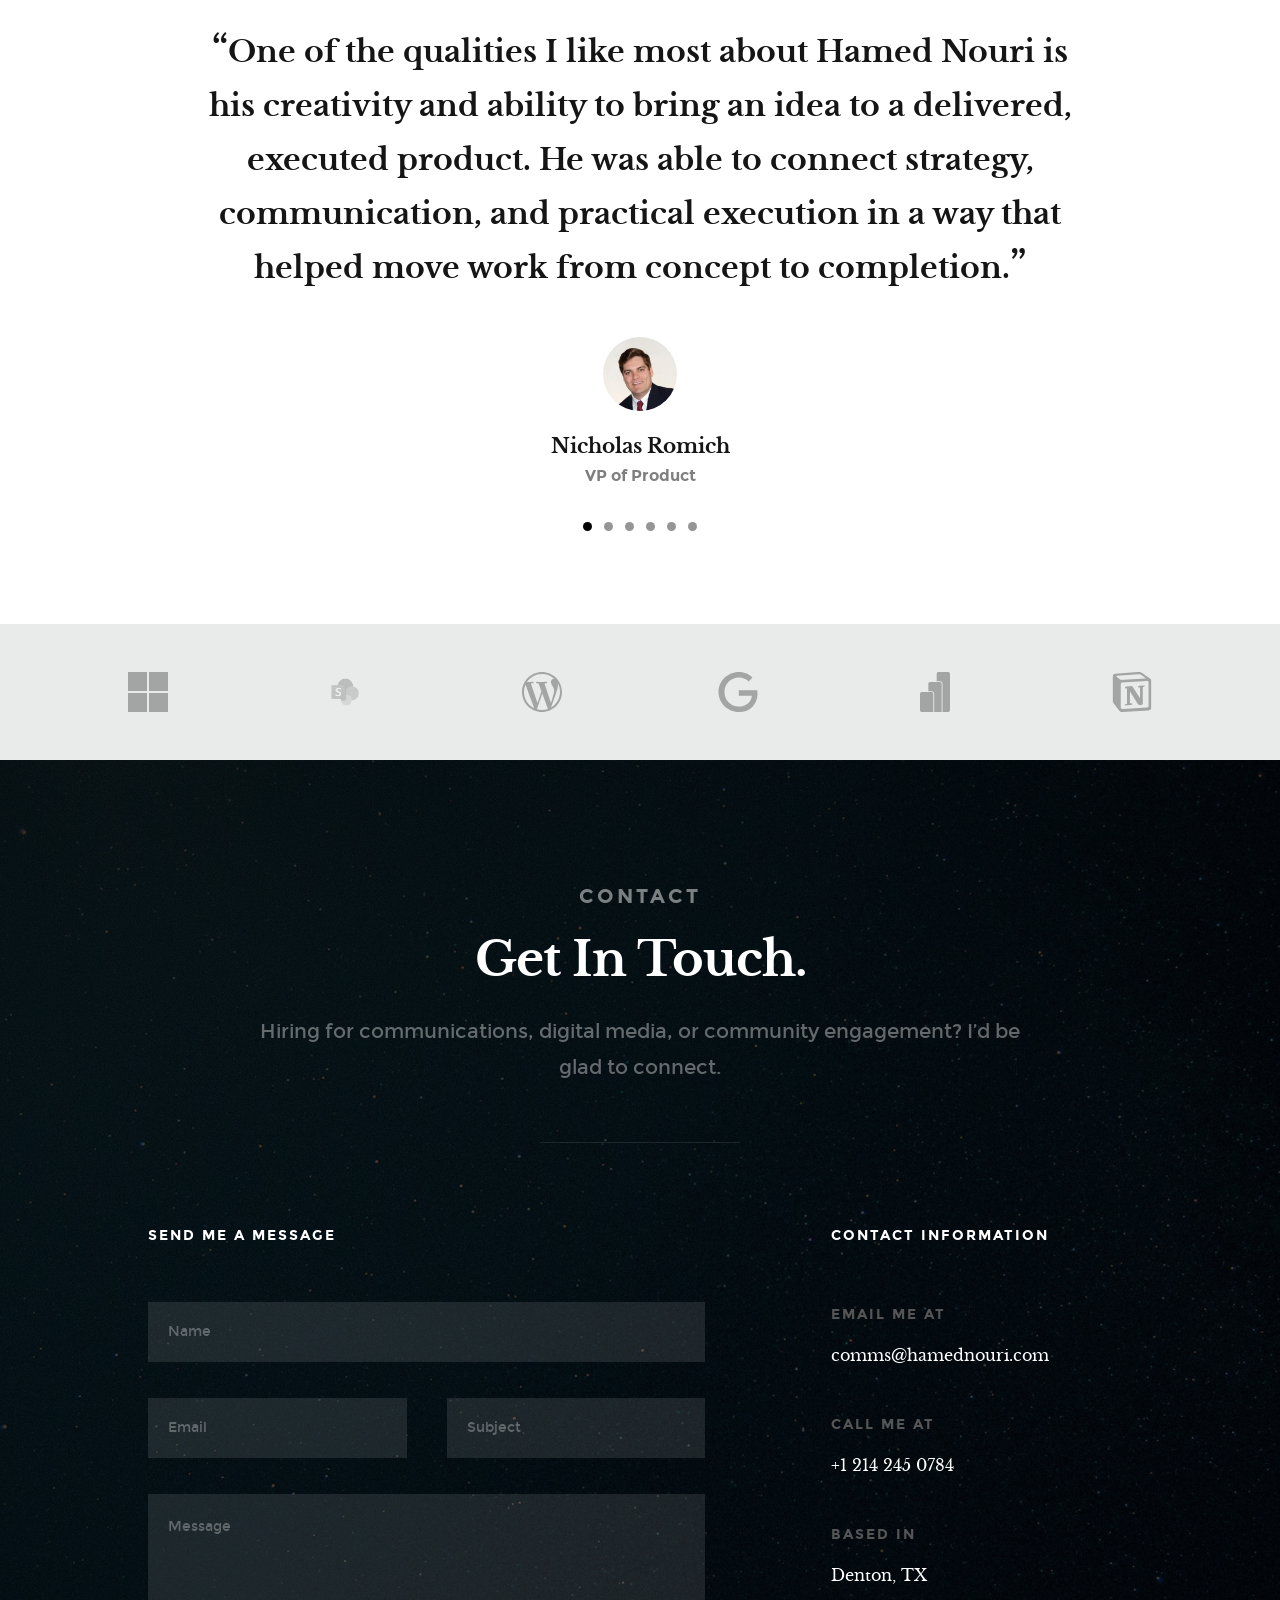
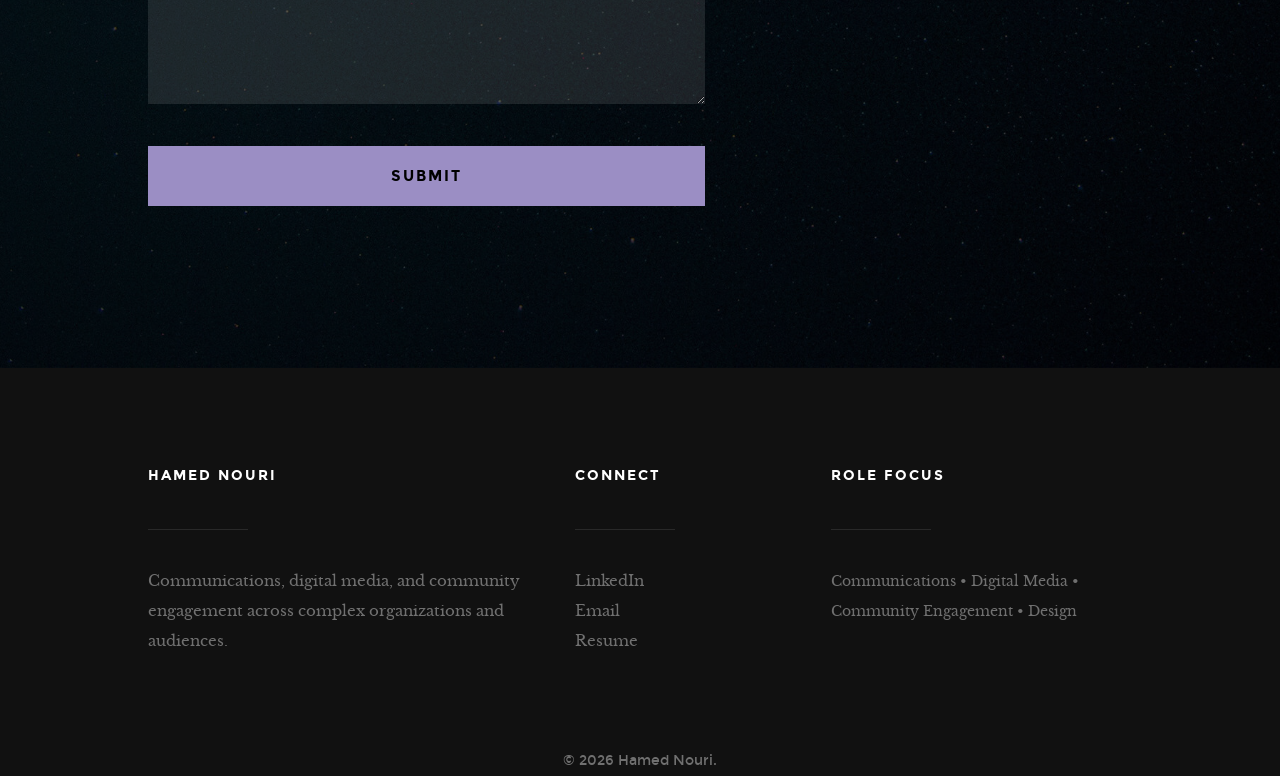
==== commit 9a2c9046: "Update SharePoint tool logo to user provided image" ====
--- a/index.html
+++ b/index.html
@@ -467,7 +467,7 @@
 			<div class="col-twelve">
                 				<div class="client-lists owl-carousel" style="opacity: 0.5; filter: grayscale(100%);">
   					<div><img src="images/tools/microsoft.svg" alt="Microsoft 365" style="max-height: 40px; width: auto; margin: 0 auto;"></div>
-  					<div><img src="images/tools/sharepoint.svg" alt="SharePoint" style="max-height: 40px; width: auto; margin: 0 auto;"></div>
+  					<div><img src="images/tools/sharepoint.png" alt="SharePoint" style="max-height: 40px; width: auto; margin: 0 auto;"></div>
   					<div><img src="images/tools/wordpress.svg" alt="WordPress" style="max-height: 40px; width: auto; margin: 0 auto;"></div>
   					<div><img src="images/tools/google.svg" alt="Google Workspace" style="max-height: 40px; width: auto; margin: 0 auto;"></div>
   					<div><img src="images/tools/powerbi.svg" alt="Power BI" style="max-height: 40px; width: auto; margin: 0 auto;"></div>
